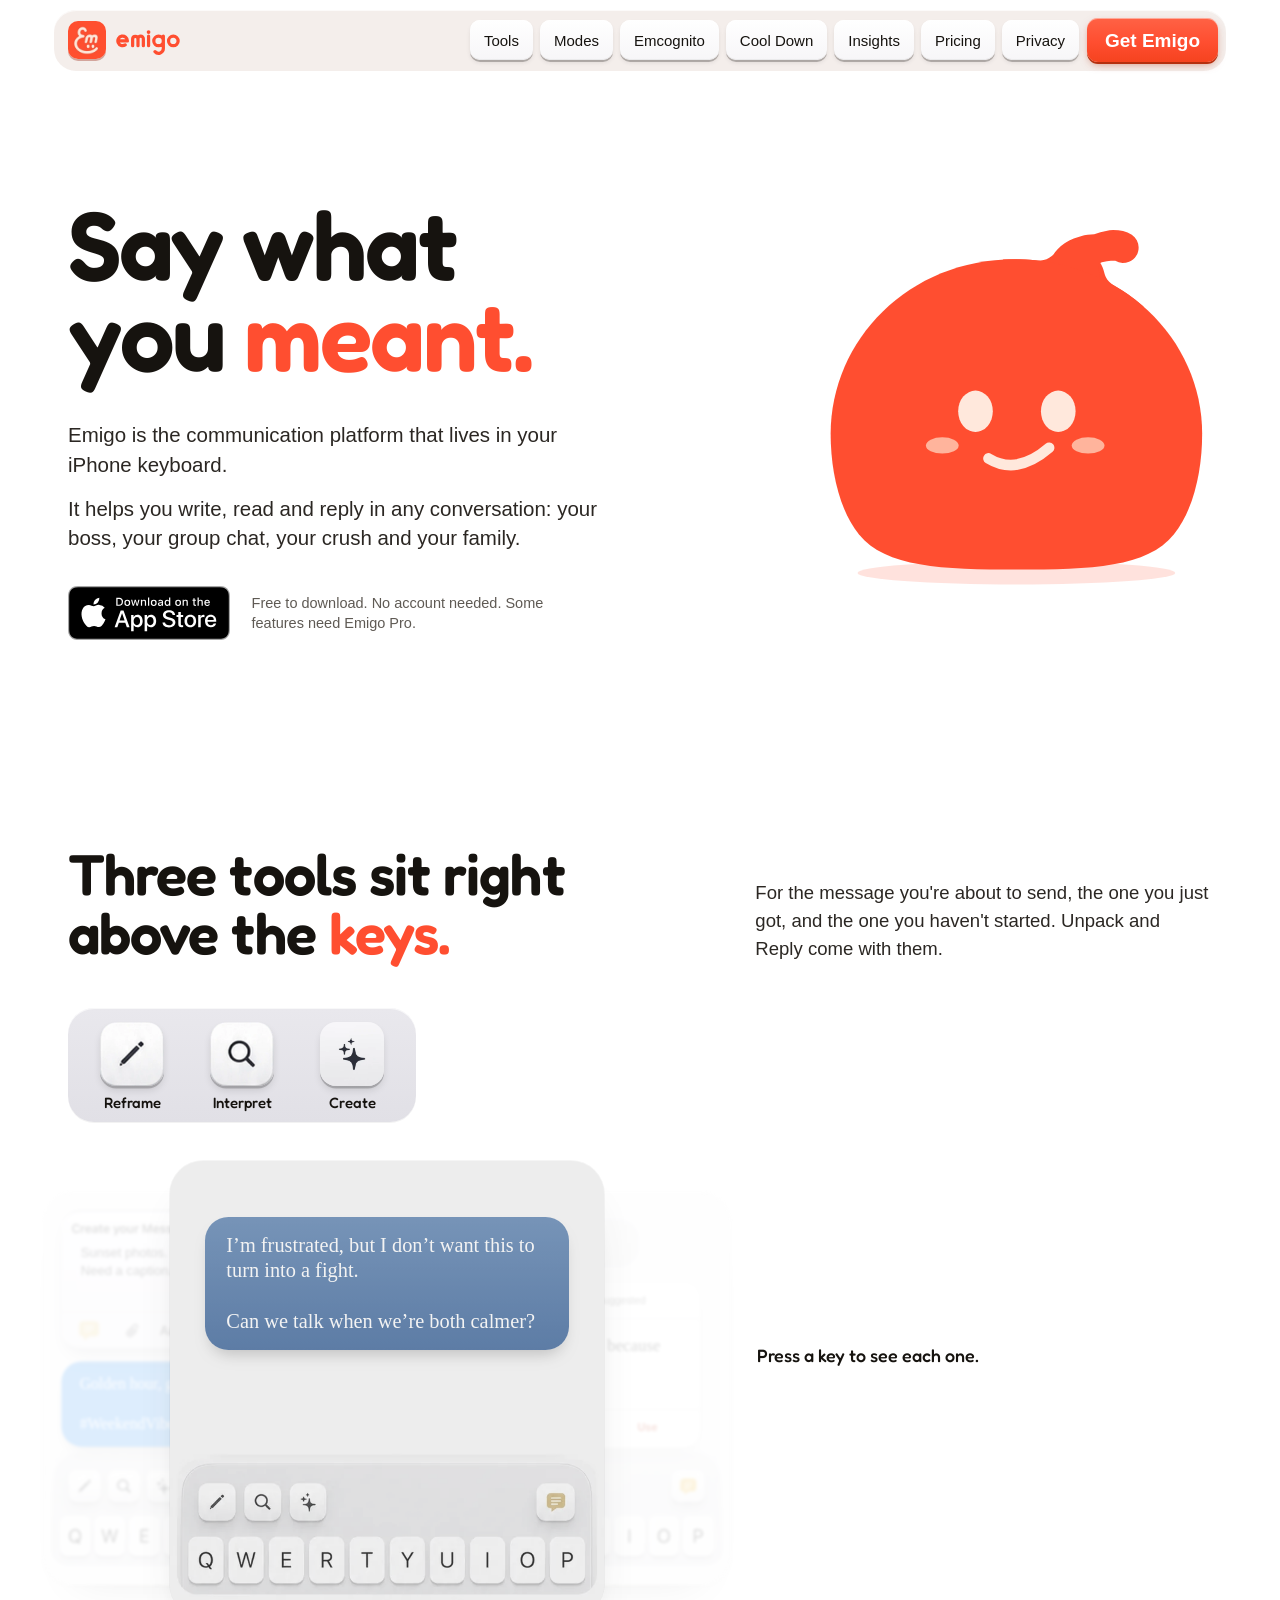
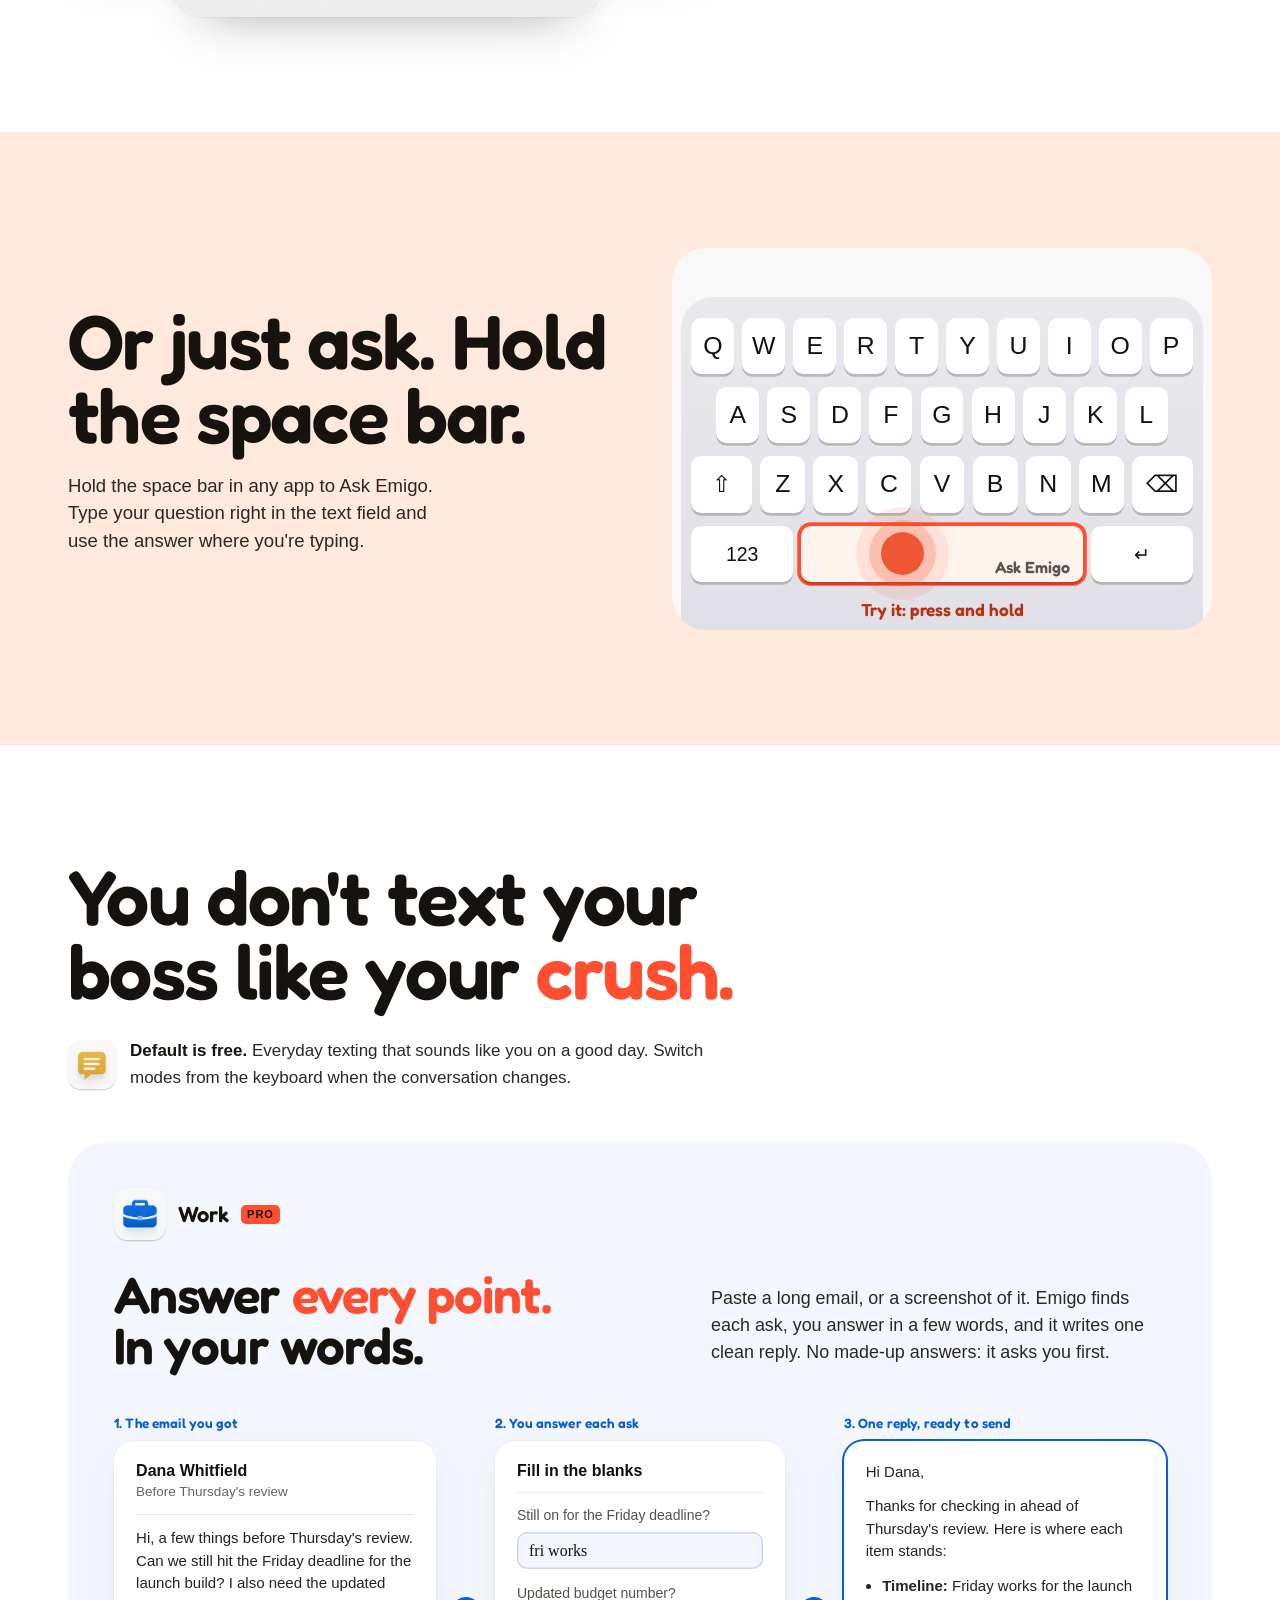
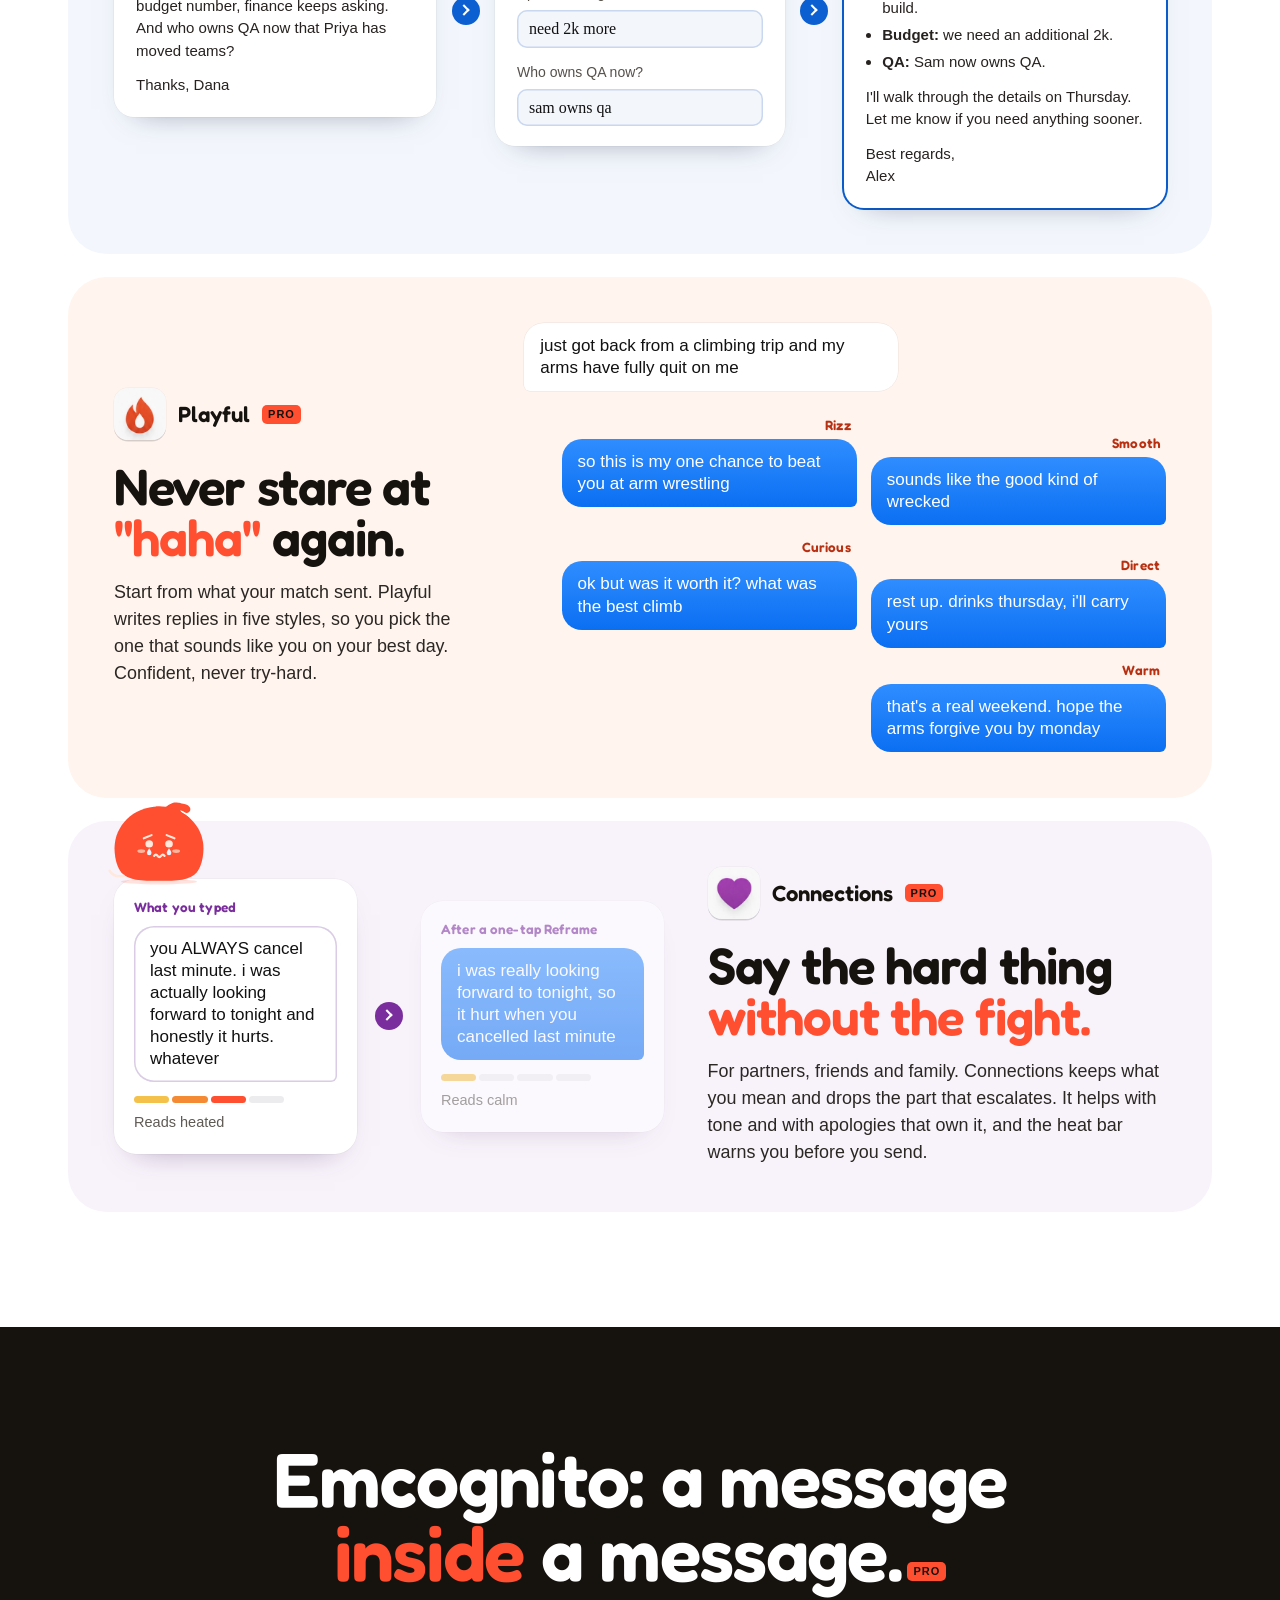
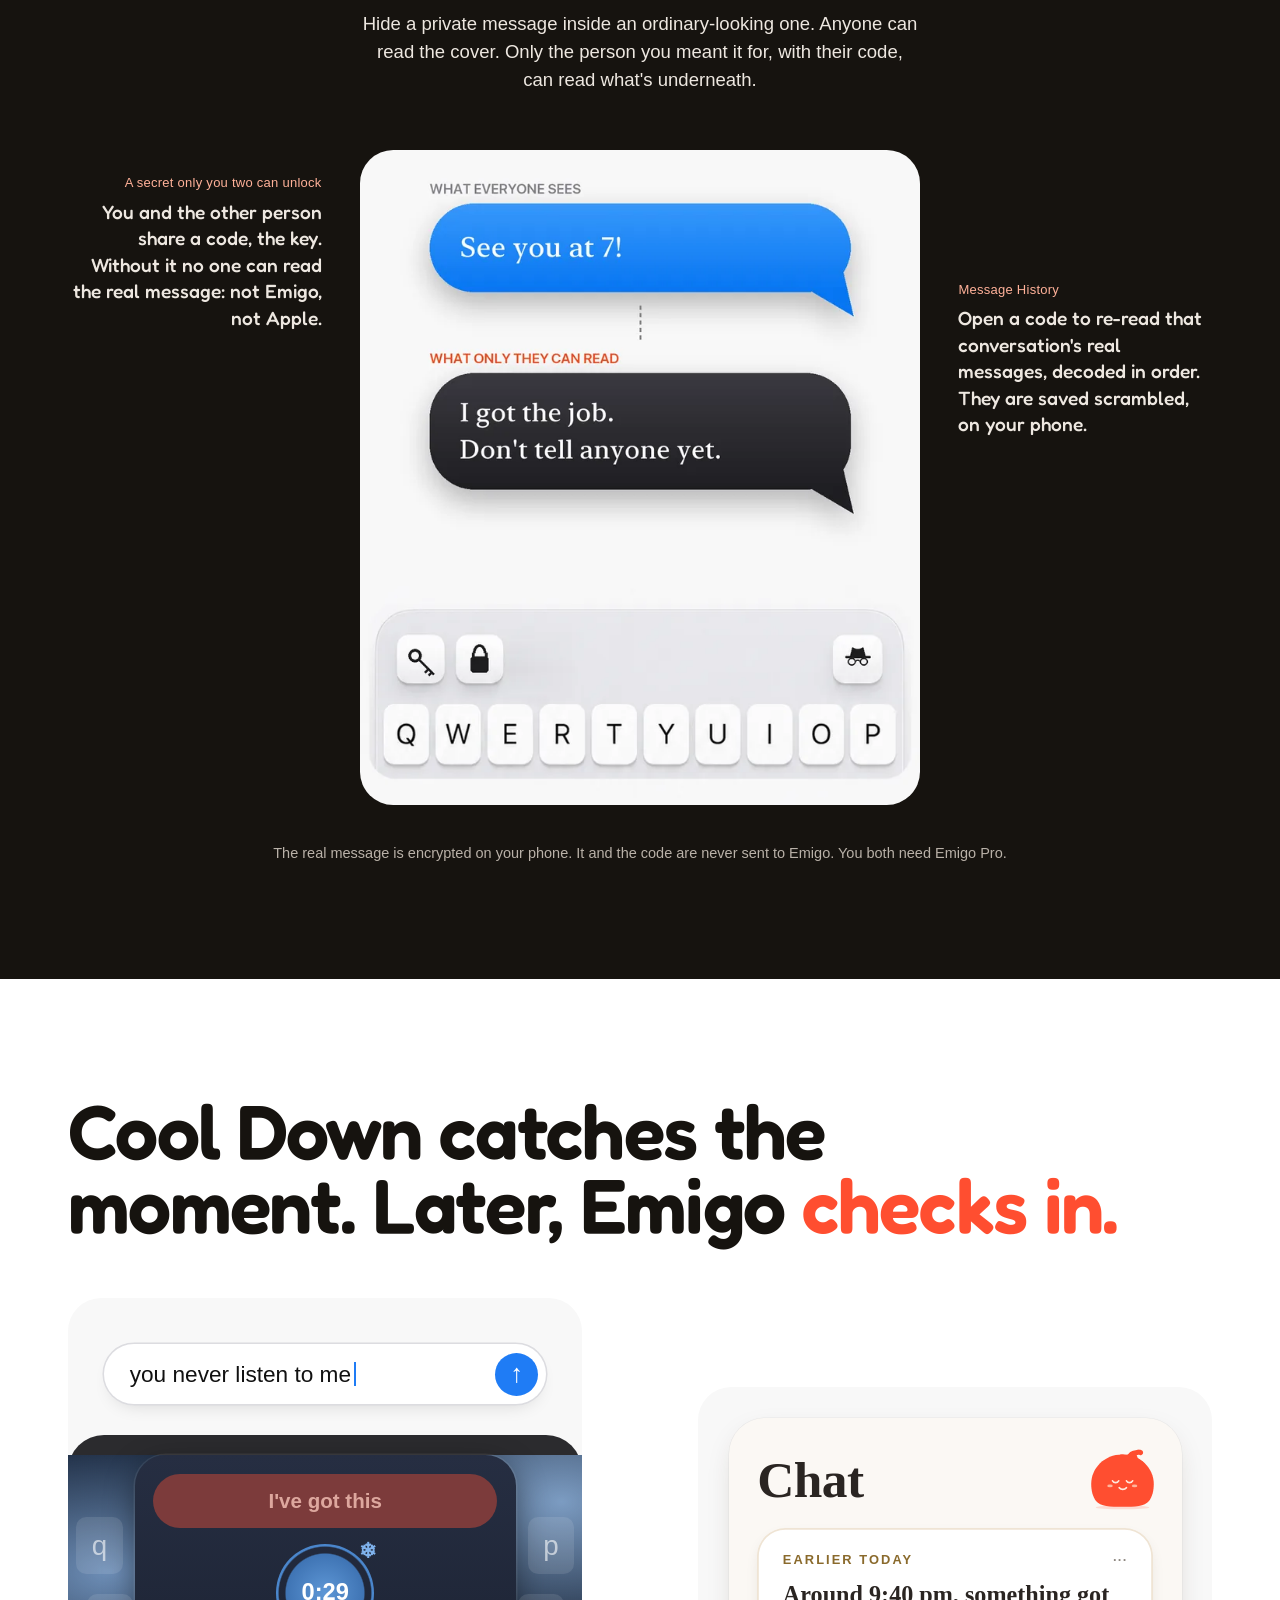
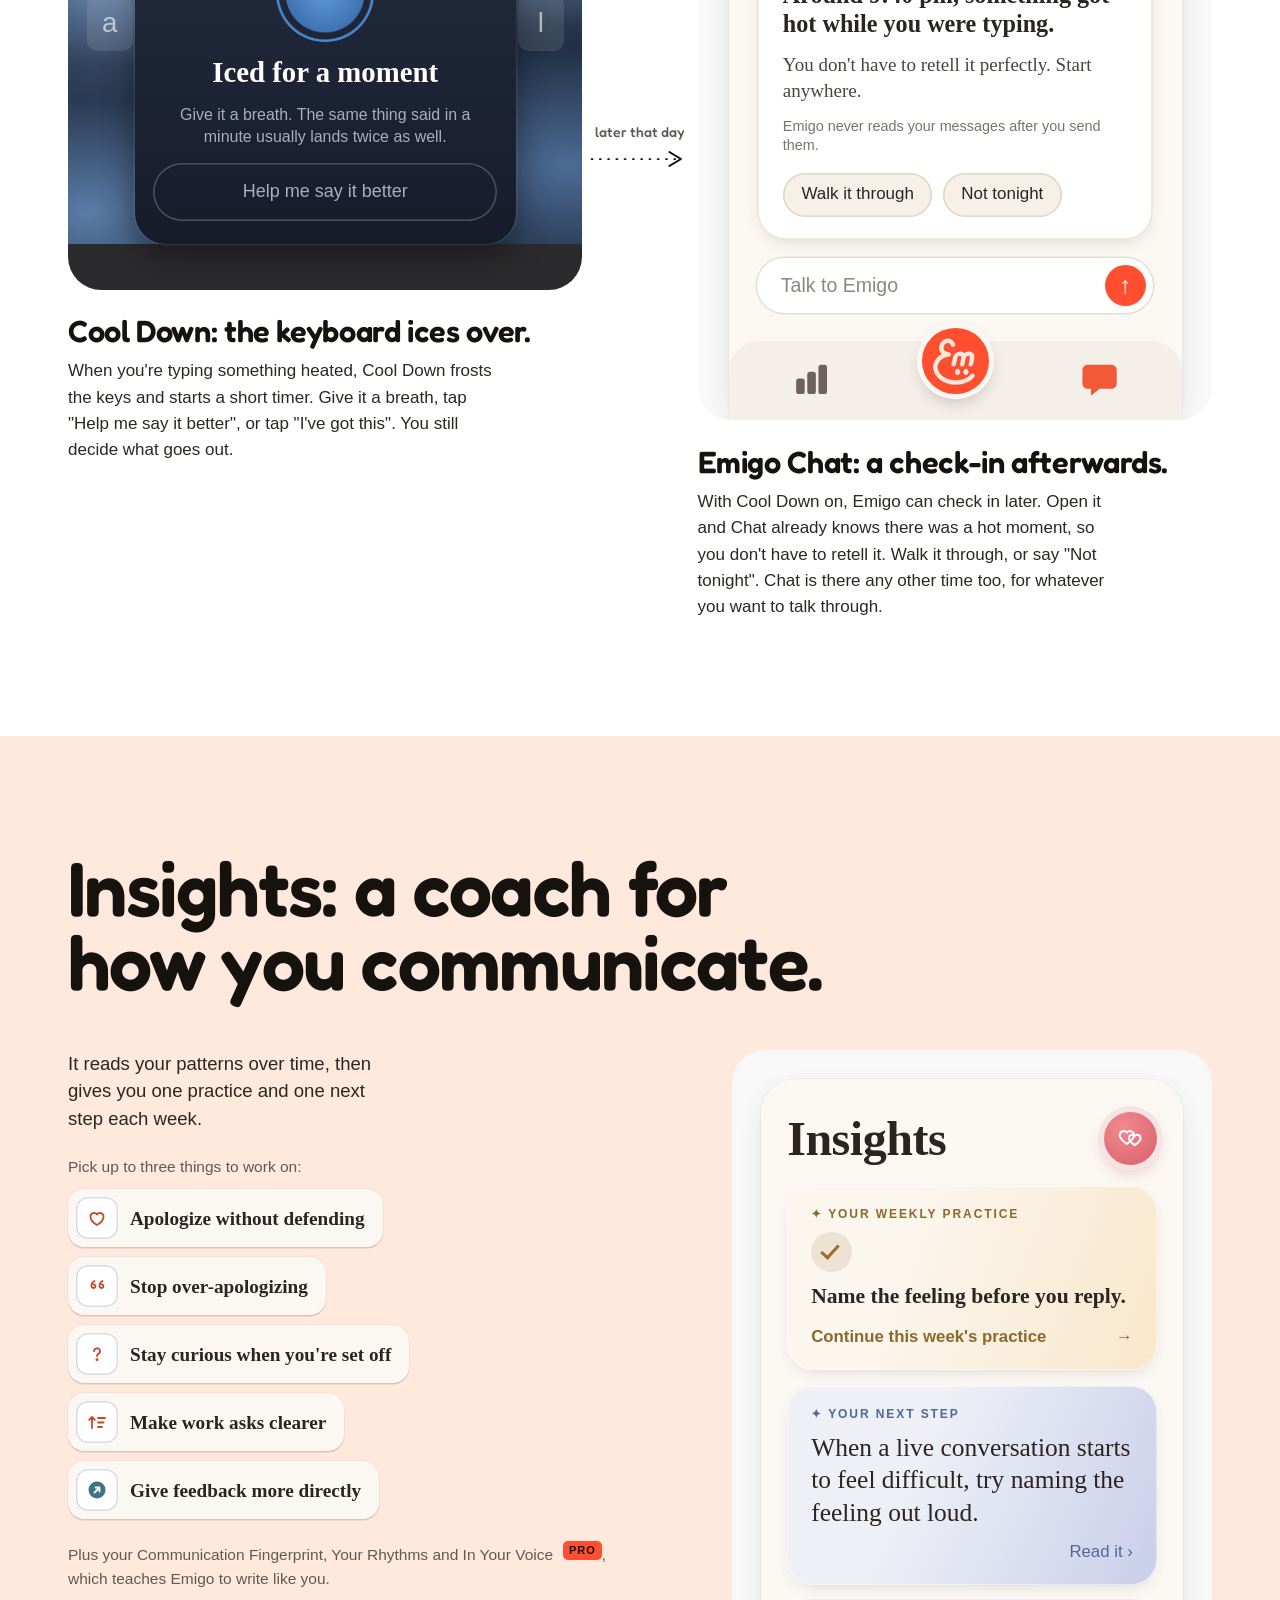
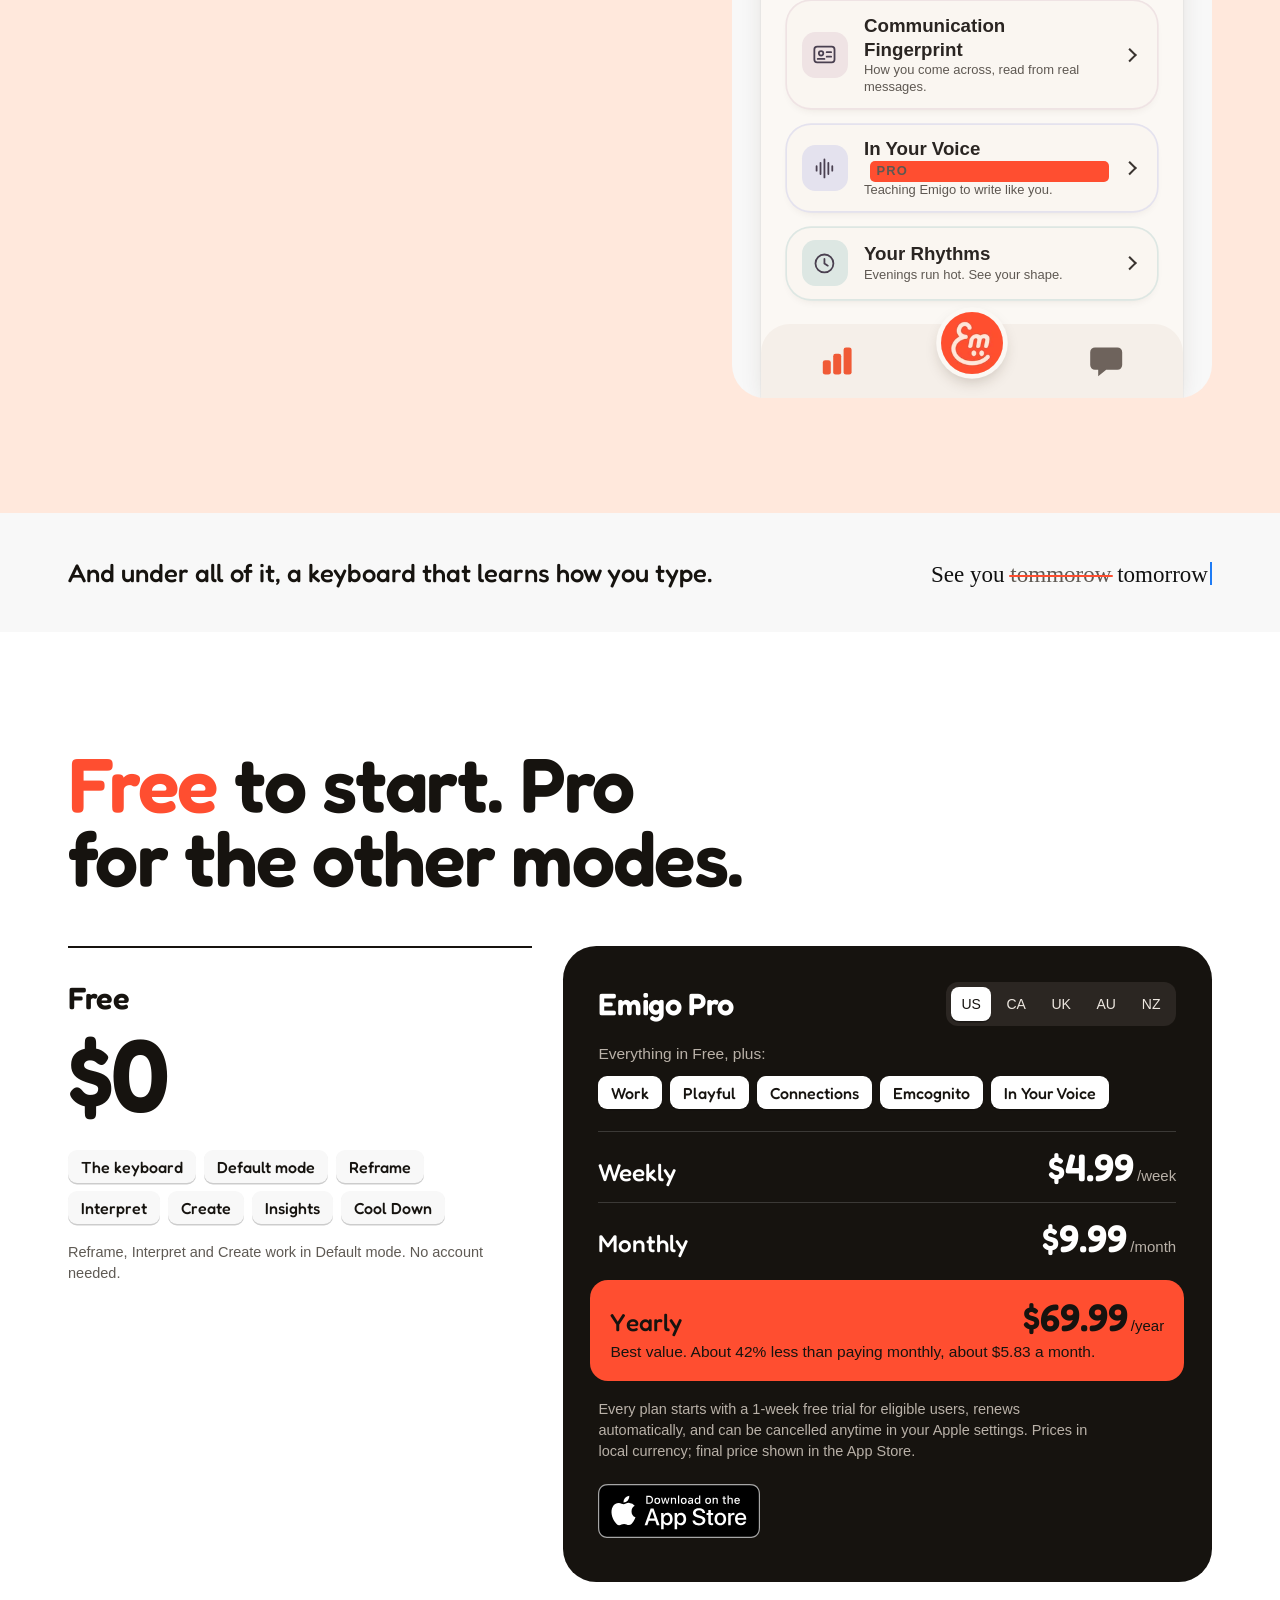
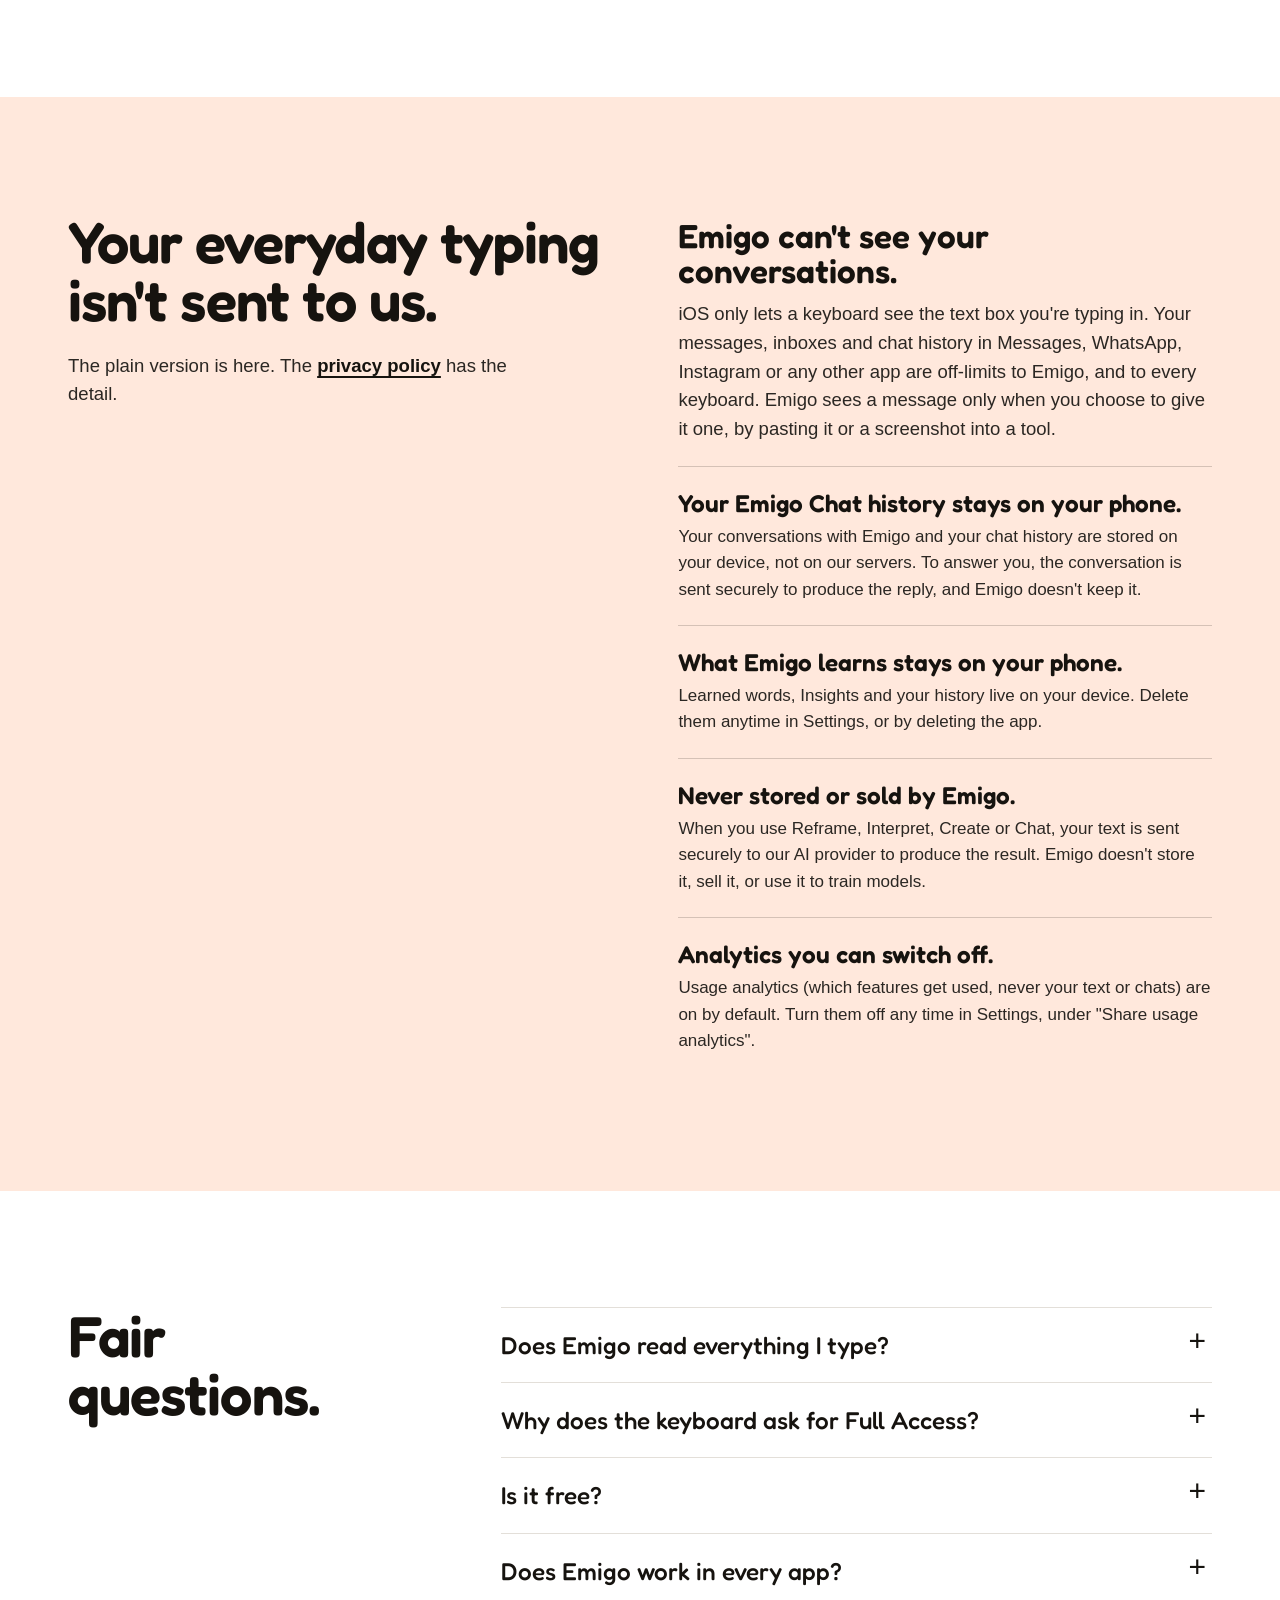
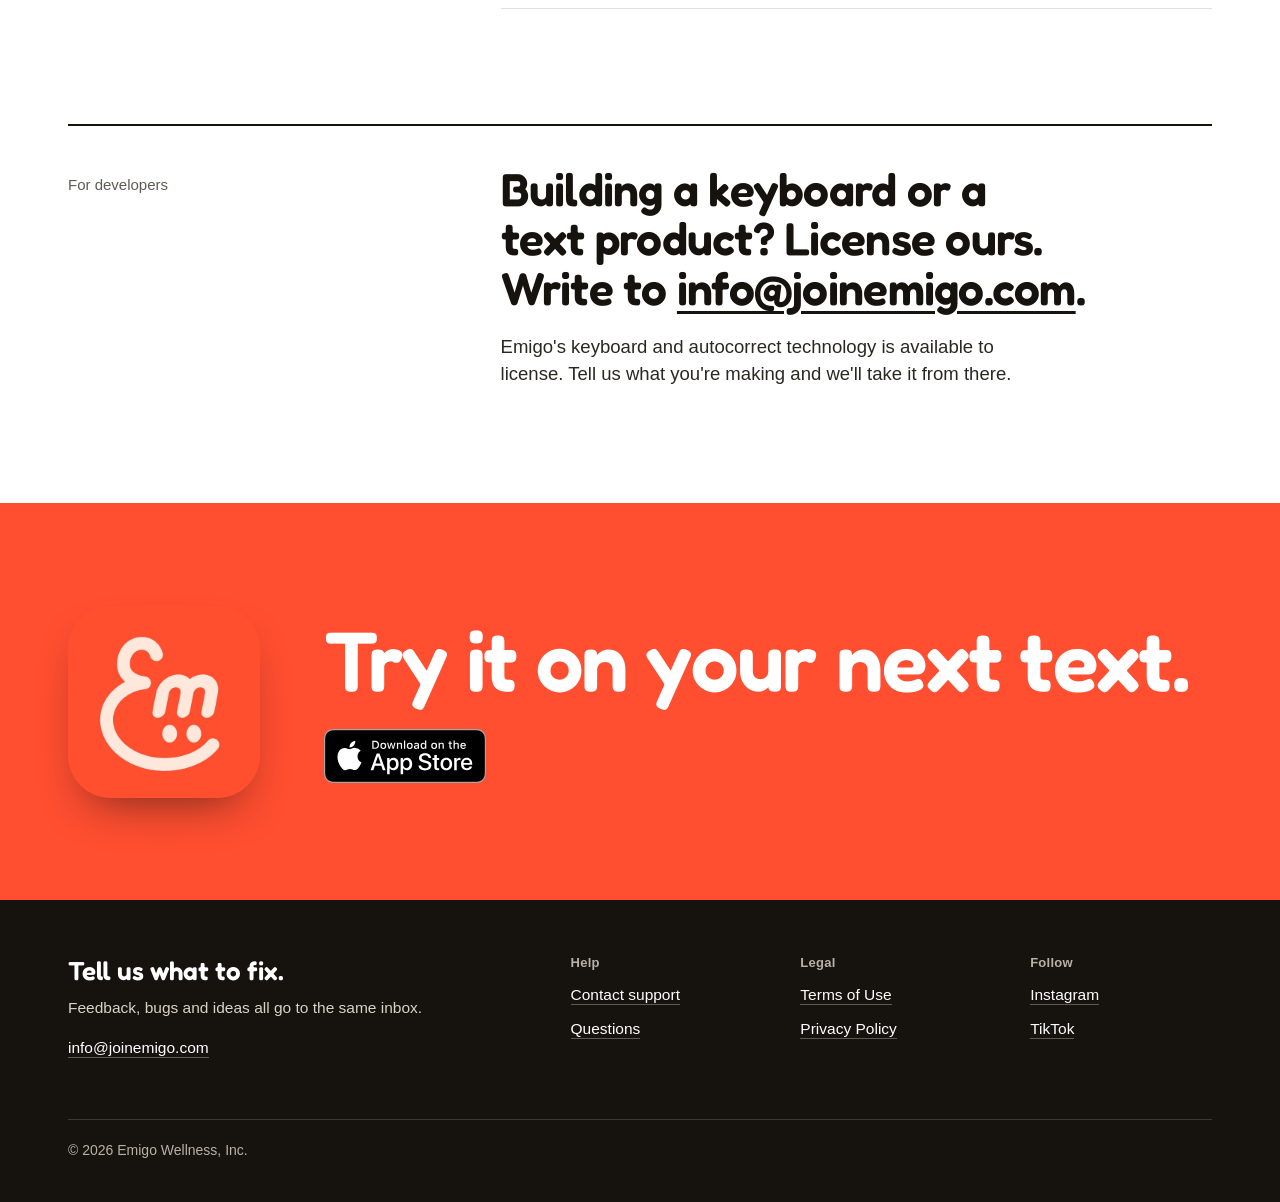
==== index.html @ c2596416 "Mascot: sprout-curl cowlick" ====
<!doctype html>
<html lang="en">
<head>
<title>Emigo Keyboard</title>
<meta name="description" content="Emigo Keyboard is the AI keyboard for every conversation: Reframe, Interpret, Create, Work, Playful and Connections modes, Emcognito, and an Insights coach.">
<link rel="canonical" href="https://joinemigo.com/">
<meta property="og:title" content="Emigo Keyboard">
<meta property="og:site_name" content="Emigo Keyboard">
<meta property="og:description" content="Emigo Keyboard is the AI keyboard for every conversation: Reframe, Interpret, Create, Work, Playful and Connections modes, Emcognito, and an Insights coach.">
<meta property="og:type" content="website">
<meta property="og:url" content="https://joinemigo.com/">
<meta property="og:image" content="https://joinemigo.com/assets/img/og-image.png">
<meta property="og:image:width" content="1200">
<meta property="og:image:height" content="630">
<meta name="twitter:card" content="summary_large_image">
<meta name="twitter:title" content="Emigo Keyboard">
<meta name="twitter:description" content="Emigo Keyboard is the AI keyboard for every conversation: Reframe, Interpret, Create, Work, Playful and Connections modes, Emcognito, and an Insights coach.">
<meta name="twitter:image" content="https://joinemigo.com/assets/img/og-image.png">
<script type="application/ld+json">
{"@context":"https://schema.org","@graph":[
{"@type":"SoftwareApplication","@id":"https://joinemigo.com/#app","name":"Emigo Keyboard","alternateName":"Emigo","description":"Emigo Keyboard is the AI keyboard for every conversation: Reframe, Interpret, Create, Work, Playful and Connections modes, Emcognito, and an Insights coach.","operatingSystem":"iOS","applicationCategory":"UtilitiesApplication","url":"https://joinemigo.com/","installUrl":"https://apps.apple.com/us/app/emigo-better-texting/id6748092950","downloadUrl":"https://apps.apple.com/us/app/emigo-better-texting/id6748092950","image":"https://joinemigo.com/assets/img/emigo-icon-512.png","offers":{"@type":"Offer","price":"0","priceCurrency":"USD"},"publisher":{"@id":"https://joinemigo.com/#org"}},
{"@type":"Organization","@id":"https://joinemigo.com/#org","name":"Emigo","legalName":"Emigo Wellness, Inc.","url":"https://joinemigo.com/","logo":"https://joinemigo.com/assets/img/emigo-icon-512.png","email":"info@joinemigo.com","sameAs":["https://www.instagram.com/emigo.us/","https://www.tiktok.com/@emigo.us"]},
{"@type":"WebSite","@id":"https://joinemigo.com/#site","name":"Emigo Keyboard","url":"https://joinemigo.com/","publisher":{"@id":"https://joinemigo.com/#org"}}
]}
</script>
<meta charset="utf-8">
<meta name="viewport" content="width=device-width, initial-scale=1">
<meta name="theme-color" content="#FFFFFF">
<meta name="apple-itunes-app" content="app-id=6748092950">
<link rel="icon" href="/favicon.ico" sizes="48x48">
<link rel="icon" type="image/png" sizes="192x192" href="/assets/img/icon-192.png">
<link rel="icon" type="image/png" sizes="32x32" href="/assets/img/favicon-32.png">
<link rel="apple-touch-icon" href="/assets/img/emigo-icon.png">
<link rel="preconnect" href="https://fonts.googleapis.com">
<link rel="preconnect" href="https://fonts.gstatic.com" crossorigin>
<link rel="stylesheet" href="https://fonts.googleapis.com/css2?family=Fredoka:wght@500;600&display=swap">
<link rel="stylesheet" href="/assets/css/emigo.css?v=20261119a">

</head>
<body>
<a class="skip" href="#main">Skip to content</a>

<header class="strip">
  <nav class="strip-in" aria-label="Main">
    <a class="brand" href="/" aria-label="Emigo home"><img class="mark" src="/assets/img/emigo-mark-96.webp" width="36" height="36" alt=""><img class="word" src="/assets/img/emigo-wordmark.svg" width="64" height="25" alt="emigo"></a>
    <div class="keys"><a class="key" href="#tools">Tools</a><a class="key" href="#modes">Modes</a><a class="key" href="#emcognito">Emcognito</a><a class="key" href="#cool-down">Cool Down</a><a class="key" href="#insights">Insights</a><a class="key" href="#pricing">Pricing</a><a class="key" href="#privacy">Privacy</a></div>
    <details class="menu"><summary class="key" aria-label="Sections menu"><span class="bars" aria-hidden="true"></span>Menu</summary><div class="menu-grid"><a class="key" href="#tools">Tools</a><a class="key" href="#modes">Modes</a><a class="key" href="#emcognito">Emcognito</a><a class="key" href="#cool-down">Cool Down</a><a class="key" href="#insights">Insights</a><a class="key" href="#pricing">Pricing</a><a class="key" href="#privacy">Privacy</a></div></details>
    <a class="key key-go" href="https://apps.apple.com/us/app/emigo-better-texting/id6748092950">Get Emigo</a>
  </nav>
</header>

<main id="main">

<div class="hero">
  <div class="wrap hero-grid">
    <div>
      <h1 aria-label="Say what you meant.">
        <span class="l" aria-hidden="true">Say <span class="w-what">what</span></span>
        <span class="l" aria-hidden="true">you <span class="fix"><del data-t="ment."></del><ins class="w-meant">meant.</ins></span></span>
      </h1>
      <p class="hero-sub">Emigo is the communication platform that lives in your iPhone keyboard.</p>
      <p class="hero-sub">It helps you write, read and reply in any conversation: your boss, your group chat, your crush and your family.</p>
      <div class="hero-cta">
        <a class="badge" href="https://apps.apple.com/us/app/emigo-better-texting/id6748092950"><img src="/assets/img/app-store-badge.svg" width="162" height="54" alt="Download Emigo on the App Store"></a>
        <p class="fine">Free to download. No account needed. Some features need Emigo Pro.</p>
      </div>
    </div>
    <div class="slime-stage">
      <svg class="slime-svg" viewBox="0 0 1024 1024" aria-hidden="true" focusable="false"><ellipse id="shadow" cx="512" cy="856" rx="330" ry="24" fill="#FF4E30" fill-opacity="0.16"/><g id="sl-move"><g id="slime"><g id="cowlick-base"><path d="M 585.5 197.3 L 580.3 201.0 L 574.6 203.9 L 568.6 205.8 L 562.3 206.7 L 556.9 206.7 L 540.8 205.2 L 519.0 204.1 L 497.0 204.1 L 484.0 204.7 L 484.0 218.7 L 497.2 218.1 L 518.7 218.1 L 529.3 218.5 L 550.3 220.1 L 560.6 221.3 L 581.0 224.4 L 600.9 228.5 L 620.5 233.6 L 639.5 239.5 L 658.1 246.4 L 676.1 254.1 L 693.6 262.7 L 710.5 272.1 L 726.8 282.3 L 742.5 293.2 L 758.8 306.0 L 776.0 306.0 L 776.0 302.2 L 758.6 287.9 L 742.8 276.2 L 734.5 270.6 L 710.7 255.9 L 704.8 250.9 L 700.7 246.0 L 697.5 240.5 L 695.5 235.5 L 693.2 227.0 L 691.2 221.4 L 688.3 215.0 L 684.8 209.2 L 680.1 203.0 L 675.0 197.7 L 669.2 192.9 L 662.6 188.6 L 653.1 184.2 L 643.0 181.3 L 633.1 180.1 L 622.6 180.4 L 612.3 182.4 L 602.6 185.9 L 593.4 191.1 Z" fill="#FF4E30"/></g><g id="cowlick"><path d="M 587.4 197.2 L 582.2 208.6 L 578.3 220.5 L 575.4 233.1 L 574.3 239.8 L 574.0 247.4 L 574.7 254.9 L 576.4 262.3 L 579.1 269.3 L 583.4 277.1 L 589.0 284.1 L 595.0 289.7 L 602.4 294.7 L 609.9 298.2 L 618.4 300.8 L 627.2 301.9 L 635.5 301.7 L 642.3 300.6 L 648.9 298.7 L 655.2 296.0 L 661.1 292.6 L 666.6 288.4 L 671.5 283.6 L 675.8 278.2 L 679.4 272.4 L 682.0 266.8 L 684.0 260.9 L 685.3 254.9 L 685.9 248.8 L 685.9 243.2 L 685.4 237.8 L 682.2 224.3 L 681.8 215.3 L 682.4 213.9 L 689.5 210.4 L 700.1 208.5 L 708.5 207.5 L 717.5 207.5 L 724.7 210.6 L 732.4 212.0 L 739.5 211.5 L 746.2 209.6 L 750.5 207.4 L 754.3 204.7 L 758.2 200.9 L 761.0 197.1 L 763.3 193.0 L 764.8 188.5 L 765.8 183.9 L 766.0 179.2 L 765.0 172.2 L 762.2 164.9 L 757.7 158.5 L 751.8 153.4 L 743.0 148.7 L 733.6 145.5 L 723.8 143.8 L 712.9 143.4 L 705.4 144.1 L 696.1 145.8 L 686.6 148.2 L 673.7 152.1 L 660.0 153.2 L 652.9 154.5 L 646.0 156.3 L 631.2 161.2 L 621.9 165.2 L 613.0 170.3 L 604.6 176.7 L 597.6 183.4 L 592.2 189.6 Z" fill="#FF4E30"/></g><g id="body"><path d="M 513 849 C 358 849 240 844 185 776 C 143 724 126 642 126 567 C 126 372 288 204 508 204 C 726 204 898 366 898 567 C 898 642 881 724 839 776 C 784 844 668 849 513 849 Z" fill="#FF4E30"/></g><g id="face"><g id="eyes"><ellipse id="eye-left" cx="427" cy="520" rx="36" ry="43" fill="#FFE8DC" /><ellipse id="eye-right" cx="599" cy="520" rx="36" ry="43" fill="#FFE8DC" /></g><g id="blush"><ellipse id="blush-left" cx="358" cy="591" rx="34" ry="17" fill="#FFB49C" /><ellipse id="blush-right" cx="661" cy="591" rx="34" ry="17" fill="#FFB49C" /></g><path id="mouth" d="M 454 618 Q 513 654 580 596" fill="none" stroke="#FFE8DC" stroke-width="22" stroke-linecap="round" stroke-linejoin="round"/><ellipse id="mouth-open" cx="517" cy="630" rx="66" ry="58" fill="#9C2A10"/></g></g></g><g id="sl-bits" fill="#FF4E30"><circle cx="512" cy="500" r="20" style="--tx:-470px;--ty:-250px"/><circle cx="512" cy="500" r="14" style="--tx:430px;--ty:-330px"/><circle cx="512" cy="500" r="17" style="--tx:520px;--ty:-90px"/><circle cx="512" cy="500" r="12" style="--tx:-380px;--ty:-420px"/></g></svg>
    </div>
  </div>
</div>

<section id="tools">
  <div class="wrap">
    <div class="tools-head">
      <h2>Three tools sit right above the <em>keys.</em></h2>
      <p class="lede">For the message you're about to send, the one you just got, and the one you haven't started. Unpack and Reply come with them.</p>
    </div>
    <div class="tswitch" data-active="0">
      <div class="tbtns" role="group" aria-label="Choose a tool"><button class="tbtn" type="button" aria-pressed="false" aria-controls="tp0" data-i="0"><img class="tnode" src="/assets/img/key-reframe.webp" width="64" height="64" alt=""><span class="tlabel">Reframe</span></button><button class="tbtn" type="button" aria-pressed="false" aria-controls="tp1" data-i="1"><img class="tnode" src="/assets/img/key-interpret.webp" width="64" height="64" alt=""><span class="tlabel">Interpret</span></button><button class="tbtn" type="button" aria-pressed="false" aria-controls="tp2" data-i="2"><img class="tnode" src="/assets/img/key-create.webp" width="64" height="64" alt=""><span class="tlabel">Create</span></button></div>
      <div class="tbody">
        <div class="tstage"><div class="tcard" data-i="0"><figure class="plate" role="img" aria-label="Reframe demo: the draft &quot;Fine. Do whatever you want.&quot; is struck through and rewritten as &quot;I'm frustrated, but I don't want this to turn into a fight. Can we talk when we're both calmer?&quot;"><img src="/assets/img/plate-strip-720.webp" srcset="/assets/img/plate-strip-720.webp 720w, /assets/img/plate-strip-1206.webp 1206w" sizes="(max-width:1023px) 92vw, 440px" width="1206" height="1270" loading="lazy" alt=""><div class="ui" aria-hidden="true"><div class="bub bub-blue d-bub"><span class="d-t" data-k="rf"></span><i class="d-strike"></i></div></div></figure></div><div class="tcard" data-i="1"><figure class="plate" role="img" aria-label="Interpret demo: for the message &quot;do whatever you want&quot;, the Unpack tab reads &quot;They might be shutting down because they feel hurt.&quot; and the Suggested tab offers a reply."><img src="/assets/img/plate-strip-720.webp" srcset="/assets/img/plate-strip-720.webp 720w, /assets/img/plate-strip-1206.webp 1206w" sizes="(max-width:1023px) 92vw, 440px" width="1206" height="1270" loading="lazy" alt=""><div class="ui" aria-hidden="true"><div class="bub bub-grey d-in">do whatever you want</div><div class="card d-card"><div class="card-tabs"><span class="on" data-tab="0">Unpack</span><span data-tab="1">Suggested</span></div><div class="card-body"><span class="d-t" data-k="in"></span></div><div class="card-acts"><span>Done</span><span>Ask More</span><span class="go">Use</span></div></div></div></figure></div><div class="tcard" data-i="2"><figure class="plate" role="img" aria-label="Create demo: scattered thoughts gather in the Create notepad as &quot;Sunset photos. Dinner was cute. Need a caption. Not too cheesy. Add hashtags.&quot;, and Create turns it into &quot;Golden hour, good food, and the best company. #WeekendVibes #fyp&quot;"><img src="/assets/img/plate-strip-720.webp" srcset="/assets/img/plate-strip-720.webp 720w, /assets/img/plate-strip-1206.webp 1206w" sizes="(max-width:1023px) 92vw, 440px" width="1206" height="1270" loading="lazy" alt=""><div class="ui d-create" aria-hidden="true"><div class="d-frags"><span style="left:8%;top:10%;--d:0.00s;--dx:6cqw">caption for this?</span><span style="left:56%;top:17%;--d:0.32s;--dx:-6cqw">too cheesy?</span><span style="left:4%;top:27%;--d:0.64s;--dx:6cqw">golden hour</span><span style="left:52%;top:38%;--d:0.96s;--dx:-6cqw">mention dinner?</span><span style="left:12%;top:14%;--d:1.28s;--dx:6cqw">need hashtags</span><span style="left:62%;top:34%;--d:1.60s;--dx:-6cqw">not basic</span><span style="left:6%;top:46%;--d:1.92s;--dx:6cqw">photo dump?</span><span style="left:50%;top:4%;--d:2.24s;--dx:-6cqw">make it casual</span><span style="left:16%;top:42%;--d:2.56s;--dx:6cqw">good company</span><span style="left:8%;top:22%;--d:2.88s;--dx:6cqw">weekend vibes</span><span style="left:54%;top:48%;--d:3.20s;--dx:-6cqw">keep it short</span></div><div class="d-pad"><img src="/assets/img/create-notepad-960.webp?v=4" srcset="/assets/img/create-notepad-720.webp?v=4 720w, /assets/img/create-notepad-960.webp?v=4 960w" sizes="(max-width:1023px) 84vw, 400px" width="960" height="397" loading="lazy" alt=""><div class="d-cover"><span class="d-t" data-k="cn"></span></div><i class="d-press"></i></div><div class="bub bub-blue d-out"><span class="d-t" data-k="co"></span></div></div></figure></div></div>
        <div class="tcopy"><div class="tfoot"><span class="tdots" aria-hidden="true"><i></i><i></i><i></i></span><button class="tnext" type="button" hidden>Next: Interpret <span aria-hidden="true">&rarr;</span></button></div><p class="thint">Press a key to see each one.</p><div class="tpanel" role="region" id="tp0" aria-label="Reframe" data-i="0"><h3>Reframe</h3>
        <p>Rewrites your message in a better tone without changing what you mean, and tells you how the original reads.</p></div><div class="tpanel" role="region" id="tp1" aria-label="Interpret" data-i="1"><h3>Interpret</h3>
        <p>Explains what a message you received really means, so you answer what they said and not what you feared.</p>
        <p class="sub"><strong>Unpack</strong> goes deeper into it: the emotions in the message and how it comes across.</p>
        <p class="sub"><strong>Reply</strong> then suggests an answer. Use it as it is, or edit it first.</p></div><div class="tpanel" role="region" id="tp2" aria-label="Create" data-i="2"><h3>Create</h3>
        <p>Writes the whole message from a short note. Type the gist, get something you'd send.</p></div></div>
      </div>
    </div>
  </div>
</section>

<section id="ask" class="band-cream">
  <div class="wrap ask1">
    <div>
      <h2 class="h-big">Or just ask. Hold the space bar.</h2>
      <p class="lede">Hold the space bar in any app to Ask Emigo. Type your question right in the text field and use the answer where you're typing.</p>
    </div>
    <div class="plate askplate">
      <div class="askpop" hidden><div class="ask-field"><span class="ask-q"></span><b aria-hidden="true">&uarr;</b></div><div class="ask-card"><div class="ask-tabs" aria-hidden="true"><span class="on">Answer</span><span>Reasoning</span></div><p class="ask-a" role="status" aria-live="polite"></p><div class="ask-acts" aria-hidden="true"><span class="go">Use</span><span>Follow-Up</span><span>Cancel</span></div></div></div>
      <div class="ak">
        <div class="ak-kb">
              <div class="ak-row" aria-hidden="true"><span>Q</span><span>W</span><span>E</span><span>R</span><span>T</span><span>Y</span><span>U</span><span>I</span><span>O</span><span>P</span></div>
              <div class="ak-row r2" aria-hidden="true"><span>A</span><span>S</span><span>D</span><span>F</span><span>G</span><span>H</span><span>J</span><span>K</span><span>L</span></div>
              <div class="ak-row r3" aria-hidden="true"><span class="fn">&#8679;</span><span>Z</span><span>X</span><span>C</span><span>V</span><span>B</span><span>N</span><span>M</span><span class="fn">&#9003;</span></div>
              <div class="ak-row r4"><span class="fn w" aria-hidden="true">123</span><button class="sp" type="button" aria-label="Ask Emigo. Press and hold to try it." aria-expanded="false"><em>Ask Emigo</em><i class="hold"></i></button><span class="fn w" aria-hidden="true">&crarr;</span></div>
              <p class="ak-cue">Try it: press and hold</p>
            </div>
      </div>
    </div>
  </div>
</section>

<section id="modes" class="modes">
  <div class="wrap">
    <div class="modes-head">
      <h2 class="h-big">You don't text your boss like your <em>crush.</em></h2>
      <p class="mode-free"><img src="/assets/img/mode-default.webp" width="72" height="72" loading="lazy" alt=""><span><b>Default is free.</b> Everyday texting that sounds like you on a good day. Switch modes from the keyboard when the conversation changes.</span></p>
    </div>

    <article class="mp mp-work" id="work">
      <div class="mp-copy">
        <header class="mp-head"><img src="/assets/img/mode-work.webp" width="72" height="72" loading="lazy" alt=""><b>Work</b><span class="tag">PRO</span></header>
        <h3>Answer <em>every point.</em> In your words.</h3>
        <p>Paste a long email, or a screenshot of it. Emigo finds each ask, you answer in a few words, and it writes one clean reply. No made-up answers: it asks you first.</p>
      </div>
      <div class="beats" tabindex="0" role="group" aria-label="Work mode example in three steps">
        <figure class="beat"><figcaption>1. The email you got</figcaption>
          <div class="mailcard"><b>Dana Whitfield</b><small>Before Thursday's review</small>
          <p>Hi, a few things before Thursday's review. Can we still hit the Friday deadline for the launch build? I also need the updated budget number, finance keeps asking. And who owns QA now that Priya has moved teams?</p><p>Thanks, Dana</p></div>
        </figure>
        <i class="mp-arrow" aria-hidden="true"></i>
        <figure class="beat"><figcaption>2. You answer each ask</figcaption>
          <div class="blanks"><b>Fill in the blanks</b>
            <dl><dt>Still on for the Friday deadline?</dt><dd>fri works</dd><dt>Updated budget number?</dt><dd>need 2k more</dd><dt>Who owns QA now?</dt><dd>sam owns qa</dd></dl>
          </div>
        </figure>
        <i class="mp-arrow" aria-hidden="true"></i>
        <figure class="beat"><figcaption>3. One reply, ready to send</figcaption>
          <div class="mailcard out"><p>Hi Dana,</p><p>Thanks for checking in ahead of Thursday's review. Here is where each item stands:</p><ul><li><b>Timeline:</b> Friday works for the launch build.</li><li><b>Budget:</b> we need an additional 2k.</li><li><b>QA:</b> Sam now owns QA.</li></ul><p>I'll walk through the details on Thursday. Let me know if you need anything sooner.</p><p>Best regards,<br>Alex</p></div>
        </figure>
      </div>
    </article>

    <article class="mp mp-playful" id="playful">
      <div class="mp-copy">
        <header class="mp-head"><img src="/assets/img/mode-playful.webp" width="72" height="72" loading="lazy" alt=""><b>Playful</b><span class="tag">PRO</span></header>
        <h3>Never stare at <em>"haha"</em> again.</h3>
        <p>Start from what your match sent. Playful writes replies in five styles, so you pick the one that sounds like you on your best day. Confident, never try-hard.</p>
      </div>
      <div class="mp-show">
        <p class="msg in">just got back from a climbing trip and my arms have fully quit on me</p>
        <div class="styles" tabindex="0" role="group" aria-label="Five reply styles">
          <figure><figcaption>Rizz</figcaption><p class="msg out">so this is my one chance to beat you at arm wrestling</p></figure>
          <figure><figcaption>Smooth</figcaption><p class="msg out">sounds like the good kind of wrecked</p></figure>
          <figure><figcaption>Curious</figcaption><p class="msg out">ok but was it worth it? what was the best climb</p></figure>
          <figure><figcaption>Direct</figcaption><p class="msg out">rest up. drinks thursday, i'll carry yours</p></figure>
          <figure><figcaption>Warm</figcaption><p class="msg out">that's a real weekend. hope the arms forgive you by monday</p></figure>
        </div>
      </div>
    </article>

    <article class="mp mp-conn" id="connections">
      <div class="mp-show">
        <div class="ba">
          <figure class="ba-card"><figcaption>What you typed</figcaption>
            <p class="msg draftmsg">you ALWAYS cancel last minute. i was actually looking forward to tonight and honestly it hurts. whatever</p>
            <div class="heatbar"><span class="heat" aria-hidden="true"><i class="h1"></i><i class="h2"></i><i class="h3"></i><i></i></span><span>Reads heated</span></div>
          </figure>
          <i class="mp-arrow" aria-hidden="true"></i>
          <figure class="ba-card"><figcaption>After a one-tap Reframe</figcaption>
            <p class="msg out">i was really looking forward to tonight, so it hurt when you cancelled last minute</p>
            <div class="heatbar"><span class="heat" aria-hidden="true"><i class="h1"></i><i></i><i></i><i></i></span><span>Reads calm</span></div>
          </figure>
        </div>
        <div class="mp-buddy"><svg class="cry" viewBox="0 0 1024 1024" aria-hidden="true" focusable="false"><ellipse cx="512" cy="856" rx="330" ry="24" fill="#FF4E30" fill-opacity=".16"/><g class="cs-slime"><g class="cs-base"><path d="M 585.5 197.3 L 580.3 201.0 L 574.6 203.9 L 568.6 205.8 L 562.3 206.7 L 556.9 206.7 L 540.8 205.2 L 519.0 204.1 L 497.0 204.1 L 484.0 204.7 L 484.0 218.7 L 497.2 218.1 L 518.7 218.1 L 529.3 218.5 L 550.3 220.1 L 560.6 221.3 L 581.0 224.4 L 600.9 228.5 L 620.5 233.6 L 639.5 239.5 L 658.1 246.4 L 676.1 254.1 L 693.6 262.7 L 710.5 272.1 L 726.8 282.3 L 742.5 293.2 L 758.8 306.0 L 776.0 306.0 L 776.0 302.2 L 758.6 287.9 L 742.8 276.2 L 734.5 270.6 L 710.7 255.9 L 704.8 250.9 L 700.7 246.0 L 697.5 240.5 L 695.5 235.5 L 693.2 227.0 L 691.2 221.4 L 688.3 215.0 L 684.8 209.2 L 680.1 203.0 L 675.0 197.7 L 669.2 192.9 L 662.6 188.6 L 653.1 184.2 L 643.0 181.3 L 633.1 180.1 L 622.6 180.4 L 612.3 182.4 L 602.6 185.9 L 593.4 191.1 Z" fill="#FF4E30"/></g><g class="cs-cow"><path d="M 587.4 197.2 L 582.2 208.6 L 578.3 220.5 L 575.4 233.1 L 574.3 239.8 L 574.0 247.4 L 574.7 254.9 L 576.4 262.3 L 579.1 269.3 L 583.4 277.1 L 589.0 284.1 L 595.0 289.7 L 602.4 294.7 L 609.9 298.2 L 618.4 300.8 L 627.2 301.9 L 635.5 301.7 L 642.3 300.6 L 648.9 298.7 L 655.2 296.0 L 661.1 292.6 L 666.6 288.4 L 671.5 283.6 L 675.8 278.2 L 679.4 272.4 L 682.0 266.8 L 684.0 260.9 L 685.3 254.9 L 685.9 248.8 L 685.9 243.2 L 685.4 237.8 L 682.2 224.3 L 681.8 215.3 L 682.4 213.9 L 689.5 210.4 L 700.1 208.5 L 708.5 207.5 L 717.5 207.5 L 724.7 210.6 L 732.4 212.0 L 739.5 211.5 L 746.2 209.6 L 750.5 207.4 L 754.3 204.7 L 758.2 200.9 L 761.0 197.1 L 763.3 193.0 L 764.8 188.5 L 765.8 183.9 L 766.0 179.2 L 765.0 172.2 L 762.2 164.9 L 757.7 158.5 L 751.8 153.4 L 743.0 148.7 L 733.6 145.5 L 723.8 143.8 L 712.9 143.4 L 705.4 144.1 L 696.1 145.8 L 686.6 148.2 L 673.7 152.1 L 660.0 153.2 L 652.9 154.5 L 646.0 156.3 L 631.2 161.2 L 621.9 165.2 L 613.0 170.3 L 604.6 176.7 L 597.6 183.4 L 592.2 189.6 Z" fill="#FF4E30"/></g><path d="M 513 849 C 358 849 240 844 185 776 C 143 724 126 642 126 567 C 126 372 288 204 508 204 C 726 204 898 366 898 567 C 898 642 881 724 839 776 C 784 844 668 849 513 849 Z" fill="#FF4E30"/><g class="cs-eyes"><ellipse cx="427" cy="526" rx="33" ry="40" fill="#FFE8DC"/><ellipse cx="599" cy="526" rx="33" ry="40" fill="#FFE8DC"/></g><g class="cs-brows" fill="none" stroke="#FFE8DC" stroke-width="18" stroke-linecap="round"><path d="M 380 480 L 448 452"/><path d="M 646 480 L 578 452"/></g><ellipse cx="358" cy="591" rx="34" ry="17" fill="#FFB49C"/><ellipse cx="661" cy="591" rx="34" ry="17" fill="#FFB49C"/><path class="cs-sad" d="M470 632 q15 -20 30 0 t30 0 t30 0" fill="none" stroke="#FFE8DC" stroke-width="20" stroke-linecap="round" stroke-linejoin="round"/><path class="cs-smile" d="M 454 618 Q 513 654 580 596" fill="none" stroke="#FFE8DC" stroke-width="22" stroke-linecap="round"/><path class="cs-tear t1" d="M427 566 c-13 20 -20 31 -20 42 a20 20 0 0 0 40 0 c0 -11 -7 -22 -20 -42z" fill="#E4F3FF"/><path class="cs-tear t2" d="M599 566 c-13 20 -20 31 -20 42 a20 20 0 0 0 40 0 c0 -11 -7 -22 -20 -42z" fill="#E4F3FF"/></g></svg></div>
      </div>
      <div class="mp-copy">
        <header class="mp-head"><img src="/assets/img/mode-connections.webp" width="72" height="72" loading="lazy" alt=""><b>Connections</b><span class="tag">PRO</span></header>
        <h3>Say the hard thing <em>without the fight.</em></h3>
        <p>For partners, friends and family. Connections keeps what you mean and drops the part that escalates. It helps with tone and with apologies that own it, and the heat bar warns you before you send.</p>
      </div>
    </article>
  </div>
</section>

<section class="emc on-dark" id="emcognito">
  <div class="wrap">
    <div class="emc-head">
      <h2 class="h-big">Emcognito: a message <em>inside</em> a message.<span class="tag">PRO</span></h2>
      <p class="lede">Hide a private message inside an ordinary-looking one. Anyone can read the cover. Only the person you meant it for, with their code, can read what's underneath.</p>
    </div>
    <div class="emc-stage">
      <p class="layer l1 how"><small>A secret only you two can unlock</small>You and the other person share a code, the key. Without it no one can read the real message: not Emigo, not Apple.</p>
      <figure class="plate"><img src="/assets/img/plate-emcognito-720.webp" srcset="/assets/img/plate-emcognito-720.webp 720w, /assets/img/plate-emcognito-1206.webp 1206w" sizes="(max-width:820px) 92vw, 470px" width="1206" height="1410" loading="lazy" alt="Emcognito on the Emigo keyboard. A blue bubble everyone sees says &quot;See you at 7!&quot;. A dark bubble only the recipient can read says &quot;I got the job. Don't tell anyone yet.&quot;"></figure>
      <p class="layer l2 how"><small>Message History</small>Open a code to re-read that conversation's real messages, decoded in order. They are saved scrambled, on your phone.</p>
    </div>
    <p class="fine">The real message is encrypted on your phone. It and the code are never sent to Emigo. You both need Emigo Pro.</p>
  </div>
</section>

<section id="cool-down" class="story">
  <div class="wrap">
    <h2 class="h-big story-h">Cool Down catches the moment. Later, Emigo <em>checks in.</em></h2>
    <div class="story-row">
      <article>
        <figure class="plate" role="img" aria-label="Cool Down in Emigo: with the draft &quot;you never listen to me&quot; in the text field, the keyboard is frosted over by a panel titled &quot;Iced for a moment&quot; with a 29-second timer, an &quot;I've got this&quot; button and a &quot;Help me say it better&quot; button.">
      <div class="cd" aria-hidden="true">
        <div class="cd-field"><span>you never listen to me<i></i></span><b>&uarr;</b></div>
        <div class="cd-kb">
          <div class="cd-ice"><span class="k k1">q</span><span class="k k2">p</span><span class="k k3">a</span><span class="k k4">l</span>
            <div class="cd-pop">
              <div class="cd-got">I've got this</div>
              <div class="cd-timer"><span>0:29</span><i>&#10052;&#xFE0E;</i></div>
              <b>Iced for a moment</b>
              <p>Give it a breath. The same thing said in a minute usually lands twice as well.</p>
              <div class="cd-help">Help me say it better</div>
            </div>
          </div>
        </div>
      </div>
    </figure>
        <h3>Cool Down: the keyboard ices over.</h3>
        <p>When you're typing something heated, Cool Down frosts the keys and starts a short timer. Give it a breath, tap "Help me say it better", or tap "I've got this". You still decide what goes out.</p>
      </article>
      <div class="story-link" aria-hidden="true"><span>later that day</span><svg viewBox="0 0 120 40" preserveAspectRatio="none"><path d="M2 20 H104" /><path d="M96 10 L110 20 L96 30" /></svg></div>
      <article id="chat">
        <figure class="plate" role="img" aria-label="Emigo Chat after a Cool Down moment. A card headed &quot;Earlier today&quot; reads &quot;Around 9:40 pm, something got hot while you were typing. You don't have to retell it perfectly. Start anywhere. Emigo never reads your messages after you send them.&quot; with the choices &quot;Walk it through&quot; and &quot;Not tonight&quot;.">
          <div class="scr scr-chat" aria-hidden="true">
            <div class="s-head"><b>Chat</b><img class="c-ava" src="/assets/img/mascot/slime-calm.svg" width="120" height="120" loading="lazy" alt=""></div>
            <div class="c-arrive">
              <small>Earlier today<i>&middot;&middot;&middot;</i></small>
              <b>Around 9:40 pm, something got hot while you were typing.</b>
              <p>You don't have to retell it perfectly. Start anywhere.</p>
              <em>Emigo never reads your messages after you send them.</em>
              <div class="c-chips"><span>Walk it through</span><span>Not tonight</span></div>
            </div>
            <div class="c-compose"><span>Talk to Emigo</span><b>&uarr;</b></div>
            <div class="s-tab"><svg viewBox="0 0 24 24" width="24" height="24" class="g"><rect x="3" y="12" width="5" height="9" rx="1.5"/><rect x="9.5" y="8" width="5" height="13" rx="1.5"/><rect x="16" y="4" width="5" height="17" rx="1.5"/></svg><img src="/assets/img/emigo-mark-96.webp" width="96" height="96" loading="lazy" alt=""><svg viewBox="0 0 24 24" width="24" height="24"><path d="M5 4h14a3 3 0 0 1 3 3v8a3 3 0 0 1-3 3h-7l-5 4v-4H5a3 3 0 0 1-3-3V7a3 3 0 0 1 3-3z"/></svg></div>
          </div>
        </figure>
        <h3>Emigo Chat: a check-in afterwards.</h3>
        <p>With Cool Down on, Emigo can check in later. Open it and Chat already knows there was a hot moment, so you don't have to retell it. Walk it through, or say "Not tonight". Chat is there any other time too, for whatever you want to talk through.</p>
      </article>
    </div>
  </div>
</section>

<section id="insights" class="band-cream">
  <div class="wrap">
    <h2 class="h-big coach-h">Insights: a coach for how you communicate.</h2>
    <div class="coach">
      <div class="coach-copy">
        <p class="lede">It reads your patterns over time, then gives you one practice and one next step each week.</p>
        <p class="chips-k">Pick up to three things to work on:</p>
        <ul class="focus">
          <li><i><svg viewBox="0 0 24 24"><path d="M12 19s-6.500-3.800-6.500-8.3A3.5 3.5 0 0 1 12 8.6a3.5 3.5 0 0 1 6.5 2.1C18.5 15.2 12 19 12 19z"/></svg></i><span>Apologize without defending</span></li>
          <li><i><svg viewBox="0 0 24 24"><path d="M9.5 7c-2 1-3 2.600-3 4.6 0 1.500.9 2.4 2 2.4s1.900-.8 1.900-1.900-.8-1.800-1.800-1.8M17.5 7c-2 1-3 2.600-3 4.6 0 1.500.9 2.4 2 2.4s1.900-.8 1.900-1.900-.8-1.800-1.800-1.8"/></svg></i><span>Stop over-apologizing</span></li>
          <li><i><svg viewBox="0 0 24 24"><path d="M9 9.2a3 3 0 1 1 4.4 2.7c-.9.500-1.4 1.100-1.4 2.1"/><circle cx="12" cy="17.6" r=".6" fill="currentColor"/></svg></i><span>Stay curious when you're set off</span></li>
          <li><i><svg viewBox="0 0 24 24"><path d="M7 18V7M4.2 9.8 7 7l2.8 2.8M13 8h7M13 12.5h5.5M13 17h4"/></svg></i><span>Make work asks clearer</span></li>
          <li><i><svg viewBox="0 0 24 24" class="teal"><circle cx="12" cy="12" r="8.5"/><path d="M9.5 14.5 14.5 9.5M10.5 9.5h4v4"/></svg></i><span>Give feedback more directly</span></li>
        </ul>
        <p class="chips-k">Plus your Communication Fingerprint, Your Rhythms and In Your Voice <span class="tag">PRO</span>, which teaches Emigo to write like you.</p>
      </div>
      <div class="coach-screens one">
        <figure class="plate" role="img" aria-label="The Insights screen in Emigo: a weekly practice card, a next step card reading &quot;When a live conversation starts to feel difficult, try naming the feeling out loud.&quot;, and rows for Communication Fingerprint, In Your Voice and Your Rhythms.">
        <div class="scr scr-home" aria-hidden="true">
          <div class="s-head"><b>Insights</b><i class="s-heart"><svg viewBox="0 0 24 24" width="24" height="24"><path d="M9 7.2c-2-2.2-5.4-.7-5.4 2.1 0 3 3.6 5 5.4 6.5 1.800-1.5 5.400-3.5 5.400-6.5 0-2.800-3.400-4.300-5.400-2.1z"/><path d="M15 9.8c-1.600-1.800-4.400-.6-4.4 1.7 0 2.5 3 4.1 4.4 5.3 1.400-1.2 4.400-2.8 4.400-5.3 0-2.300-2.800-3.500-4.400-1.7z"/></svg></i></div>
          <div class="s-card s-warm"><small>&#10022; Your weekly practice</small><em class="s-check"></em><b>Name the feeling before you reply.</b><span class="s-go">Continue this week's practice <span>&rarr;</span></span></div>
          <div class="s-card s-cool"><small>&#10022; Your next step</small><p>When a live conversation starts to feel difficult, try naming the feeling out loud.</p><span class="s-read">Read it &rsaquo;</span></div>
          <div class="s-row" style="--t:#EFE3E4"><i><svg viewBox="0 0 24 24"><rect x="3" y="5" width="18" height="14" rx="2.5"/><circle cx="9" cy="11" r="2"/><path d="M14 10h4M14 14h4M6 16h6"/></svg></i><div><b>Communication Fingerprint</b><span>How you come across, read from real messages.</span></div><u></u></div>
          <div class="s-row" style="--t:#E4E2EE"><i><svg viewBox="0 0 24 24"><path d="M5 10v4M8.5 7v10M12 4v16M15.5 7v10M19 10v4"/></svg></i><div><b>In Your Voice <span class="tag">PRO</span></b><span>Teaching Emigo to write like you.</span></div><u></u></div>
          <div class="s-row" style="--t:#DDE7E3"><i><svg viewBox="0 0 24 24"><circle cx="12" cy="12" r="8"/><path d="M12 8v4l3 2"/></svg></i><div><b>Your Rhythms</b><span>Evenings run hot. See your shape.</span></div><u></u></div>
          <div class="s-tab"><svg viewBox="0 0 24 24" width="24" height="24"><rect x="3" y="12" width="5" height="9" rx="1.5"/><rect x="9.5" y="8" width="5" height="13" rx="1.5"/><rect x="16" y="4" width="5" height="17" rx="1.5"/></svg><img src="/assets/img/emigo-mark-96.webp" width="96" height="96" loading="lazy" alt=""><svg class="g" viewBox="0 0 24 24" width="24" height="24"><path d="M5 4h14a3 3 0 0 1 3 3v8a3 3 0 0 1-3 3h-7l-5 4v-4H5a3 3 0 0 1-3-3V7a3 3 0 0 1 3-3z"/></svg></div>
        </div>
      </figure>
      </div>
    </div>
  </div>
</section>

<section class="kb" id="keyboard">
  <div class="wrap kb-in">
    <p class="kb-line">And under all of it, a keyboard that learns how you type.</p>
    <p class="kb-typed" aria-label="See you tomorrow, with the typo tommorow corrected"><span aria-hidden="true">See you <del>tommorow</del> tomorrow<span class="caret"></span></span></p>
  </div>
</section>

<section id="pricing">
  <div class="wrap">
    <h2 class="h-big price-h"><em>Free</em> to start. Pro for the other modes.</h2>
    <div class="price">
      <div class="p-free">
        <h3>Free</h3>
        <p class="p-big">$0</p>
        <ul class="chips"><li>The keyboard</li><li>Default mode</li><li>Reframe</li><li>Interpret</li><li>Create</li><li>Insights</li><li>Cool Down</li></ul>
        <p class="p-note">Reframe, Interpret and Create work in Default mode. No account needed.</p>
      </div>
      <div class="p-pro on-dark">
        <div class="p-top"><h3>Emigo Pro</h3>
          <div class="regions" role="group" aria-label="Show prices for"><button type="button" data-r="US" aria-pressed="true">US</button><button type="button" data-r="CA" aria-pressed="false">CA</button><button type="button" data-r="UK" aria-pressed="false">UK</button><button type="button" data-r="AU" aria-pressed="false">AU</button><button type="button" data-r="NZ" aria-pressed="false">NZ</button></div>
        </div>
        <p class="p-adds">Everything in Free, plus:</p>
        <ul class="chips"><li>Work</li><li>Playful</li><li>Connections</li><li>Emcognito</li><li>In Your Voice</li></ul>
        <div class="plans" aria-live="polite"><div class="plan"><b>Weekly</b><span class="amt"><span data-p="week">$4.99</span><small>/week</small></span></div><div class="plan"><b>Monthly</b><span class="amt"><span data-p="month">$9.99</span><small>/month</small></span></div><div class="plan best"><b>Yearly</b><span class="amt"><span data-p="year">$69.99</span><small>/year</small></span><p class="save">Best value. About <span data-save>42</span>% less than paying monthly, about <span data-pm>$5.83</span> a month.</p></div></div>
        <p class="p-note">Every plan starts with a 1-week free trial for eligible users, renews automatically, and can be cancelled anytime in your Apple settings. Prices in local currency; final price shown in the App Store.</p>
        <a class="badge" href="https://apps.apple.com/us/app/emigo-better-texting/id6748092950"><img src="/assets/img/app-store-badge.svg" width="162" height="54" loading="lazy" alt="Get Emigo Pro on the App Store"></a>
      </div>
    </div>
  </div>
</section>

<section class="priv" id="privacy">
  <div class="wrap priv-grid">
    <div>
      <h2>Your everyday typing isn't sent to us.</h2>
      <p class="lede" style="margin-top:1.2em">The plain version is here. The <a class="tlink" href="/privacy-policy">privacy policy</a> has the detail.</p>
    </div>
    <dl class="facts">
      <div class="lead"><dt>Emigo can't see your conversations.</dt><dd>iOS only lets a keyboard see the text box you're typing in. Your messages, inboxes and chat history in Messages, WhatsApp, Instagram or any other app are off-limits to Emigo, and to every keyboard. Emigo sees a message only when you choose to give it one, by pasting it or a screenshot into a tool.</dd></div>
      <div><dt>Your Emigo Chat history stays on your phone.</dt><dd>Your conversations with Emigo and your chat history are stored on your device, not on our servers. To answer you, the conversation is sent securely to produce the reply, and Emigo doesn't keep it.</dd></div>
      <div><dt>What Emigo learns stays on your phone.</dt><dd>Learned words, Insights and your history live on your device. Delete them anytime in Settings, or by deleting the app.</dd></div>
      <div><dt>Never stored or sold by Emigo.</dt><dd>When you use Reframe, Interpret, Create or Chat, your text is sent securely to our AI provider to produce the result. Emigo doesn't store it, sell it, or use it to train models.</dd></div>
      <div><dt>Analytics you can switch off.</dt><dd>Usage analytics (which features get used, never your text or chats) are on by default. Turn them off any time in Settings, under "Share usage analytics".</dd></div>
    </dl>
  </div>
</section>

<section class="faq" id="questions">
  <div class="wrap faq-grid">
    <h2>Fair questions.</h2>
    <div>
      <details>
        <summary>Does Emigo read everything I type?</summary>
        <p>No. Your everyday typing is not sent to us. Text or screenshots are processed only when you choose to use a feature such as Reframe, Interpret or Create, and they are not stored on our servers.</p>
      </details>
      <details>
        <summary>Why does the keyboard ask for Full Access?</summary>
        <p>Full Access is the standard iOS permission that any keyboard with online features needs, the same one Grammarly, Gboard and SwiftKey ask for. Without it, no keyboard can connect to the internet. Emigo uses it to send what you choose to submit to a feature, to share your settings between the keyboard and the app, and for usage analytics, which you can turn off.</p>
      </details>
      <details>
        <summary>Is it free?</summary>
        <p>Emigo is free to download and you don't need an account. Free covers the keyboard, Default mode, Reframe, Interpret and Create in Default, Insights and Cool Down. Work, Playful, Connections, Emcognito and In Your Voice come with Emigo Pro, a weekly, monthly or yearly subscription with a one-week free trial for eligible users. The <a class="tlink" href="#pricing">prices are above</a>, and the final price is shown in the App Store before you buy.</p>
      </details>
      <details>
        <summary>Does Emigo work in every app?</summary>
        <p>Yes. Emigo is a keyboard, so it works anywhere you type: Messages, WhatsApp, Instagram, Gmail, Slack and more. iOS switches to the standard keyboard in password fields and a few other secure fields, and some apps choose not to allow third-party keyboards.</p>
      </details>
    </div>
  </div>
</section>

<section class="dev" id="developers">
  <div class="wrap">
    <div class="dev-in">
      <p class="dev-k">For developers</p>
      <div>
        <h2>Building a keyboard or a text product? License ours. Write to <a class="mail" href="mailto:info@joinemigo.com?subject=Licensing%20Emigo%20keyboard%20technology">info@joinemigo.com</a>.</h2>
        <p class="lede">Emigo's keyboard and autocorrect technology is available to license. Tell us what you're making and we'll take it from there.</p>
      </div>
    </div>
  </div>
</section>

<section class="close on-orange">
  <div class="wrap close-grid">
    <img class="ic" src="/assets/img/emigo-mark-512.webp" width="240" height="240" loading="lazy" alt="">
    <div>
      <h2>Try it on your next text.</h2>
      <div class="hero-cta">
        <a class="badge" href="https://apps.apple.com/us/app/emigo-better-texting/id6748092950"><img src="/assets/img/app-store-badge.svg" width="162" height="54" alt="Download Emigo on the App Store"></a>
      </div>
    </div>
  </div>
</section>

</main>

<script>
(function(){var P={US:["$",4.99,9.99,69.99],CA:["CA$",6.99,12.99,99.99],UK:["\u00a3",4.99,9.99,69.99],AU:["A$",7.99,14.99,99.99],NZ:["NZ$",9.99,19.99,129.99]};
var L={"en-ca":"CA","fr-ca":"CA","en-gb":"UK","en-au":"AU","en-nz":"NZ"},q=function(s){return document.querySelector(s)};
function set(r){var p=P[r];if(!p)return;q('[data-p=week]').textContent=p[0]+p[1].toFixed(2);q('[data-p=month]').textContent=p[0]+p[2].toFixed(2);q('[data-p=year]').textContent=p[0]+p[3].toFixed(2);
q('.p-big').textContent=p[0]+'0';q('[data-save]').textContent=Math.round((1-p[3]/(12*p[2]))*100);q('[data-pm]').textContent=p[0]+(p[3]/12).toFixed(2);
[].forEach.call(document.querySelectorAll('.regions button'),function(b){b.setAttribute('aria-pressed',b.getAttribute('data-r')===r)})}
[].forEach.call(document.querySelectorAll('.regions button'),function(b){b.addEventListener('click',function(){set(b.getAttribute('data-r'))})});
var r=L[(navigator.language||'').toLowerCase()];if(r)set(r)})();
(function(){var st=document.querySelector('.slime-stage');if(!st)return;var sl=st.querySelector('#slime'),hero=document.querySelector('.hero'),
wm=hero.querySelector('.w-meant'),ww=hero.querySelector('.w-what'),EA=[],wind=null,off=false;
/* the typo intro plays once; lock it so nothing can replay it later */
var fx=hero.querySelector('.fix');if(fx&&wm)wm.addEventListener('animationend',function(e){if(e.animationName==='typo-in')fx.classList.add('typed')});
if('IntersectionObserver' in window)new IntersectionObserver(function(e){off=!e[0].isIntersecting;st.classList.toggle('is-paused',off);EA.forEach(function(a){off?a.pause():a.play()})}).observe(st);
if(window.matchMedia&&matchMedia('(prefers-reduced-motion: reduce)').matches)return;
var q=['a-hop','a-idle','a-roll','a-idle','a-squish','a-idle','a-puff','a-idle','a-eat','a-idle'],i=0,D=6000;
function seen(el){var r=el.getBoundingClientRect();return r.bottom>0&&r.top<innerHeight&&r.width>0}
function eatStop(){EA.forEach(function(a){a.cancel()});EA=[];if(wind)wind.innerHTML=''}
/* routine 5, headline half: runs on the Web Animations API from positions measured at this moment, in step with the slime's own 6s animation, and pauses with it */
function eatStart(){eatStop();if(!wm||!ww||!wm.animate)return;
var a=wm.getBoundingClientRect(),s2=st.getBoundingClientRect(),h=hero.getBoundingClientRect(),
mx=s2.left+s2.width*.505-(a.left+a.width/2),my=s2.top+s2.height*.6-(a.top+a.height/2),T='translate('+mx+'px,'+my+'px)';
EA.push(wm.animate([{offset:0,transform:'none',opacity:1},{offset:.16,transform:'none',opacity:1,easing:'cubic-bezier(.5,0,.9,.5)'},
{offset:.28,transform:'translate('+mx*.35+'px,'+my*.3+'px) skewX(-16deg) scale(1.12,.8)',opacity:1,easing:'cubic-bezier(.4,0,.9,.6)'},
{offset:.40,transform:T+' skewX(-8deg) scale(.06)',opacity:1},{offset:.42,transform:T+' scale(.04)',opacity:0},{offset:.80,transform:T+' scale(.04)',opacity:0},
{offset:.82,transform:T+' scale(.06)',opacity:1,easing:'cubic-bezier(.1,.7,.3,1)'},{offset:.91,transform:'translate(0,0) scale(1.06,.94)',opacity:1},
{offset:.95,transform:'translate(0,0) scale(.98,1.03)',opacity:1},{offset:1,transform:'none',opacity:1}],{duration:D}));
EA.push(ww.animate([{offset:0,transform:'none'},{offset:.44,transform:'none',easing:'cubic-bezier(.6,0,.9,.4)'},{offset:.55,transform:'translateY(1em) rotate(27deg)',easing:'ease-out'},
{offset:.59,transform:'translateY(1em) rotate(20deg)',easing:'ease-in'},{offset:.63,transform:'translateY(1em) rotate(25deg)'},{offset:.66,transform:'translateY(1em) rotate(23deg)'},
{offset:.68,transform:'translateY(1em) rotate(24deg)'},{offset:.84,transform:'translateY(1em) rotate(24deg)',easing:'cubic-bezier(.3,0,.3,1)'},
{offset:.92,transform:'translateY(0) rotate(-4deg)'},{offset:.96,transform:'translateY(0) rotate(2deg)'},{offset:1,transform:'none'}],{duration:D}));
/* wind: five tapered streaks from around the word into the mouth, staggered, while it is being sucked in */
if(!wind){wind=document.createElementNS('http://www.w3.org/2000/svg','svg');wind.setAttribute('class','wind');wind.setAttribute('aria-hidden','true');hero.appendChild(wind)}
var wx=a.left+a.width/2-h.left,wy=a.top+a.height/2-h.top,ex=wx+mx,ey=wy+my,dx=ex-wx,dy=ey-wy,L=Math.sqrt(dx*dx+dy*dy)||1,nx=-dy/L,ny=dx/L;
for(var k=0;k<5;k++){var sg=k%2?1:-1,sx=wx+(k-2)*a.width*.2,sy=wy+sg*a.height*(.5+.1*k),cx=(sx+ex)/2+nx*sg*(26+13*k),cy=(sy+ey)/2+ny*sg*(26+13*k),
p=document.createElementNS('http://www.w3.org/2000/svg','path');p.setAttribute('d','M'+sx+' '+sy+' Q'+cx+' '+cy+' '+(ex-8)+' '+(ey+(k-2)*5));wind.appendChild(p);
var len=p.getTotalLength(),seg=len*.26;p.style.strokeDasharray=seg+' '+(len+seg);p.style.strokeWidth=(4.2-k*.45)+'px';
EA.push(p.animate([{strokeDashoffset:seg,opacity:0},{strokeDashoffset:seg*.2,opacity:.34,offset:.2},{strokeDashoffset:-len*.75,opacity:.3,offset:.75},{strokeDashoffset:-len,opacity:0}],
{duration:640,delay:760+k*150,iterations:2,easing:'cubic-bezier(.4,0,.8,.6)',fill:'both'}))}
if(off)EA.forEach(function(x){x.pause()})}
st.classList.add('seq',q[0]);
sl.addEventListener('animationend',function(e){if(e.target!==sl)return;st.classList.remove(q[i]);eatStop();i=(i+1)%q.length;
/* only eat when both the word and the slime are on screen; otherwise skip the routine this round */
if(q[i]==='a-eat'&&!(wm&&seen(wm)&&seen(st)&&!off))i=(i+1)%q.length;
void st.offsetWidth;st.classList.add(q[i]);if(q[i]==='a-eat')eatStart()})})();
(function(){var w=document.querySelector('.tswitch');if(!w)return;
var TX={rf0:"Fine. Do whatever you want.",rf1:"I’m frustrated, but I don’t want this to turn into a fight.\n\nCan we talk when we’re both calmer?",
in0:"They might be shutting down because they feel hurt.",in1:"I appreciate you sharing that. do you want to talk about what happened or how you're feeling?",
cn:"Sunset photos. Dinner was cute.\nNeed a caption. Not too cheesy. Add hashtags.",co:"Golden hour, good food, and the best company.\n\n#WeekendVibes #fyp"};
var btns=[].slice.call(w.querySelectorAll('.tbtn')),cards=[].slice.call(w.querySelectorAll('.tcard')),pans=[].slice.call(w.querySelectorAll('.tpanel')),st=w.querySelector('.tstage'),
T=function(k){return w.querySelector('.d-t[data-k='+k+']')},n=btns.length,cur=-1,run=0,pressed=false,nx=w.querySelector('.tnext'),NM=['Reframe','Interpret','Create'],
mq=function(q){return window.matchMedia&&matchMedia(q).matches},rm=mq('(prefers-reduced-motion: reduce)'),mob=function(){return mq('(max-width:1023px)')},F=function(){return mq('(max-width:760px)')?.45:1},
ST=['rf-strike','rf-draft','in-wait','cr-think','cr-pad','cr-press','cr-out'];
function cls(add){ST.forEach(function(c){w.classList.remove(c)});(add||[]).forEach(function(c){w.classList.add(c)})}
function tabs(k){[].forEach.call(w.querySelectorAll('.d-card [data-tab]'),function(t){t.classList.toggle('on',+t.getAttribute('data-tab')===k)})}
function fin(){T('rf').textContent=TX.rf1;T('in').textContent=TX.in0;T('cn').textContent=TX.cn;T('co').textContent=TX.co;cls(['cr-pad','cr-out']);tabs(0)}
function wait(ms,id){return new Promise(function(r){setTimeout(function(){if(id===run)r()},ms*F())})}
function type(el,tx,total,id){el.textContent='';var ms=total/tx.length;return new Promise(function(r){var i=0;(function f(){if(id!==run)return;el.textContent=tx.slice(0,++i);if(i<tx.length)setTimeout(f,ms*F());else r()})()})}
function busy(k,v){btns[k].classList.toggle('busy',v)}
var DEMO=[
/* Reframe, EmigoShared/ReframeOnboardingTimeline.swift:61-75: draft 0.86s, tap 0.34s, strike 0.88s, hold 0.50s, erase 0.44s + 0.04s, rewrite 3.18s */
function(id){cls(['cr-pad','cr-out','rf-draft']);var el=T('rf');
 return type(el,TX.rf0,860,id).then(function(){busy(0,true);return wait(340,id)}).then(function(){w.classList.add('rf-strike');return wait(880+500,id)})
 .then(function(){el.textContent='';w.classList.remove('rf-strike','rf-draft');return wait(480,id)}).then(function(){busy(0,false);return type(el,TX.rf1,3180,id)})},
/* Interpret, EmigoShared/InterpretOnboardingTimeline.swift:65-67 (texts); Reframe's typing rate */
function(id){cls(['cr-pad','cr-out','in-wait']);var el=T('in');el.textContent='';tabs(0);busy(1,true);
 return wait(900,id).then(function(){w.classList.remove('in-wait');busy(1,false);return type(el,TX.in0,1750,id)}).then(function(){return wait(1600,id)})
 .then(function(){if(F()<1)return;tabs(1);return type(el,TX.in1,3000,id)})},
/* Create, EmigoShared/CreateOnboardingTimeline.swift:78-98: thoughts drift in two waves, notepad reveals 0.62s, thoughts resolve 1.28s,
   note typed 2.38s, Create pressed 0.58s, final message reveals 0.48s. The 1.66s hold before the press is shortened to 0.8s here. */
function(id){var a=T('cn'),b=T('co');a.textContent='';b.textContent=TX.co;cls(['cr-think']);
 return wait(2400,id).then(function(){cls(['cr-pad']);return wait(700,id)}).then(function(){return type(a,TX.cn,2380,id)}).then(function(){return wait(800,id)})
 .then(function(){busy(2,true);w.classList.add('cr-press');return wait(580,id)}).then(function(){busy(2,false);w.classList.remove('cr-press');w.classList.add('cr-out');return wait(480,id)})}];
function show(i,scroll){cur=i;run++;var id=run;w.classList.add('live');w.setAttribute('data-active',i);w.classList.toggle('fast',F()<1);
btns.forEach(function(b,k){b.setAttribute('aria-pressed',k===i);b.classList.remove('busy')});pans.forEach(function(p,k){p.hidden=k!==i});nx.hidden=true;
if(scroll!==false&&mob())st.scrollTo({left:cards[i].offsetLeft-st.offsetLeft-(st.clientWidth-cards[i].clientWidth)/2,behavior:rm?'auto':'smooth'});
fin();function done(){if(id!==run)return;var k=(i+1)%n;nx.firstChild.nodeValue=(k===0?'Again from Reframe ':'Next: '+NM[k]+' ');nx.hidden=false}
if(rm)done();else DEMO[i](id).then(done)}
w.classList.add('on');fin();pans.forEach(function(p){p.hidden=true});
btns.forEach(function(b,k){b.addEventListener('click',function(){pressed=true;show(k)})});
cards.forEach(function(c,k){c.addEventListener('click',function(){if(k!==cur){pressed=true;show(k)}})});
nx.addEventListener('click',function(){pressed=true;show((cur+1)%n)});
var sT;st.addEventListener('scroll',function(){if(!mob())return;clearTimeout(sT);sT=setTimeout(function(){var mid=st.scrollLeft+st.clientWidth/2,b=0,bd=1e9;
cards.forEach(function(c,k){var d=Math.abs(c.offsetLeft-st.offsetLeft+c.clientWidth/2-mid);if(d<bd){bd=d;b=k}});if(b!==cur){pressed=true;show(b,false)}},110)},{passive:true});
/* nobody pressed within 4s of the section coming into view: press Reframe once, then wait */
if('IntersectionObserver' in window){var io=new IntersectionObserver(function(e){if(!e[0].isIntersecting)return;io.disconnect();setTimeout(function(){if(!pressed&&cur<0)show(0,false)},4000)},{threshold:.35});io.observe(w)}
})();
(function(){var k=document.querySelector('#ask .sp');if(!k)return;var pop=document.querySelector('#ask .askpop'),q=pop.querySelector('.ask-q'),an=pop.querySelector('.ask-a'),cue=document.querySelector('#ask .ak-cue'),
QA=[["can you hum while holding your nose?","Not for long. With your mouth shut the air has to leave through your nose, so pinching it stops the hum in a second or two."],
["is a strawberry a berry?","Botanically, no. A banana is, though, and so is a tomato."],
["how many hearts does an octopus have?","Three. Two pump blood through the gills, one pumps it round the body, and the blood is blue."],
["is a day on Venus longer than its year?","Yes. Venus takes about 243 Earth days to spin once and about 225 to go round the Sun."],
["do wombats really poop cubes?","They do. The last stretch of a wombat's intestine squeezes unevenly and shapes it into cubes."],
["are sharks older than trees?","Yes, by tens of millions of years. The shark line goes back about 450 million years; the first trees came later."]],
i=-1,t=null,ct=null,open=false,run=0,rm=window.matchMedia&&matchMedia('(prefers-reduced-motion: reduce)').matches;
function type(el,tx,ms,id,cb){if(rm){el.textContent=tx;cb&&cb();return}el.textContent='';var n=0;(function f(){if(id!==run)return;el.textContent=tx.slice(0,++n);if(n<tx.length)setTimeout(f,ms);else cb&&cb()})()}
function show(){open=true;clearTimeout(ct);i=(i+1)%QA.length;var id=++run;pop.hidden=false;k.setAttribute('aria-expanded','true');k.classList.add('held');cue.textContent='Hold again for another';an.textContent='';
type(q,QA[i][0],22,id,function(){setTimeout(function(){if(id===run)type(an,QA[i][1],14,id)},rm?0:260)})}
function close(){open=false;run++;clearTimeout(ct);pop.hidden=true;k.setAttribute('aria-expanded','false');k.classList.remove('held')}
function down(e){if(e.type==='keydown'){if(e.repeat||(e.key!==' '&&e.key!=='Enter'))return;e.preventDefault()}clearTimeout(t);clearTimeout(ct);k.classList.add('pressing');t=setTimeout(show,400)}
function up(e){if(e.type==='keyup'&&e.key!==' '&&e.key!=='Enter')return;clearTimeout(t);k.classList.remove('pressing');if(open){clearTimeout(ct);ct=setTimeout(close,4000)}}
k.addEventListener('pointerdown',down);k.addEventListener('pointerup',up);k.addEventListener('pointerleave',up);k.addEventListener('pointercancel',up);
k.addEventListener('keydown',down);k.addEventListener('keyup',up);k.addEventListener('contextmenu',function(e){e.preventDefault()});k.addEventListener('click',function(e){e.preventDefault()});
document.addEventListener('pointerdown',function(e){if(open&&!e.target.closest('#ask .askpop')&&!e.target.closest('#ask .sp'))close()});
document.addEventListener('keydown',function(e){if(e.key==='Escape'&&open)close()})})();
(function(){var c=document.querySelector('.mp-conn');if(!c)return;var rm=window.matchMedia&&matchMedia('(prefers-reduced-motion: reduce)').matches,t=null,sad=true;
function set(v){sad=v;c.classList.toggle('is-sad',v);c.classList.toggle('is-happy',!v)}set(true);
if(!('IntersectionObserver' in window))return;
new IntersectionObserver(function(e){var on=e[0].isIntersecting;c.classList.toggle('is-off',!on);clearInterval(t);
if(rm){if(e[0].intersectionRatio>=.6)set(false);return}
if(on)t=setInterval(function(){set(!sad)},5200)},{threshold:[0,.6]}).observe(c)})();
</script>
<script>
(function(){var h=document.querySelector('.strip');if(!h)return;
function sc(){h.classList.toggle('is-scrolled',window.scrollY>12)}sc();window.addEventListener('scroll',sc,{passive:true});
var m=h.querySelector('.menu');if(m)m.addEventListener('click',function(e){if(e.target.closest('a'))m.removeAttribute('open')});
var ks=[].slice.call(h.querySelectorAll('.key[href^="#"]'));if(!ks.length||!('IntersectionObserver' in window))return;
var ids=[],vis={};ks.forEach(function(k){var id=k.getAttribute('href').slice(1);if(ids.indexOf(id)<0)ids.push(id)});
var io=new IntersectionObserver(function(es){es.forEach(function(e){vis[e.target.id]=e.isIntersecting});
var cur=ids.filter(function(id){return vis[id]})[0];
ks.forEach(function(k){if(k.getAttribute('href')==='#'+cur)k.setAttribute('aria-current','true');else k.removeAttribute('aria-current')})},{rootMargin:'-30% 0px -60% 0px'});
ids.forEach(function(id){var el=document.getElementById(id);if(el)io.observe(el)})})();
</script>

<footer class="on-dark" id="feedback">
  <div class="wrap">
    <div class="foot">
      <div>
        <h2>Tell us what to fix.</h2>
        <p>Feedback, bugs and ideas all go to the same inbox.</p>
        <p><a href="mailto:info@joinemigo.com?subject=Emigo%20feedback">info@joinemigo.com</a></p>
      </div>
      <div>
        <h3>Help</h3>
        <ul>
          <li><a href="mailto:support@joinemigo.com?subject=Emigo%20support">Contact support</a></li>
          <li><a href="/#questions">Questions</a></li>
        </ul>
      </div>
      <div>
        <h3>Legal</h3>
        <ul>
          <li><a href="/terms-of-service">Terms of Use</a></li>
          <li><a href="/privacy-policy">Privacy Policy</a></li>
        </ul>
      </div>
      <div>
        <h3>Follow</h3>
        <ul>
          <li><a href="https://www.instagram.com/emigo.us/" rel="noopener">Instagram</a></li>
          <li><a href="https://www.tiktok.com/@emigo.us" rel="noopener">TikTok</a></li>
        </ul>
      </div>
    </div>
    <p class="legal-line">&copy; 2026 Emigo Wellness, Inc.</p>
  </div>
</footer>

</body>
</html>
---- assets/css/emigo.css ----
/* Emigo site. Theme: "the edit" (what you typed, struck through, and what you meant). See DESIGN.md. */
:root{
  --orange:#FF4E30;        /* poster headline orange: display type and graphics only (3.8:1 on white) */
  --orange-icon:#FF4E30;   /* app icon field */
  --orange-deep:#B83012;   /* small text and links (6:1 on white) */
  --cream:#FFE8DC;         /* app icon lettering */
  --ink:#16130F;
  --text:#2B2723;
  --muted:#5F5A54;
  --plate:#F8F8F8;         /* App Store poster background */
  --strip:#E7E6EB;         /* keyboard tray */
  --rule:#E3DFD9;
  --display:"Fredoka",ui-rounded,"SF Pro Rounded","Arial Rounded MT Bold",system-ui,sans-serif;  /* closest Google match to the founder's "emigo" lettering */
  --appserif:"New York",ui-serif,Georgia,"Times New Roman",serif;  /* only inside drawn app UI, to match the posters */
  --sans:-apple-system,BlinkMacSystemFont,"SF Pro Text","Segoe UI",Roboto,"Helvetica Neue",Arial,sans-serif;
  --wrap:1240px;
  --gut:clamp(20px,4vw,48px);
}
*,*::before,*::after{box-sizing:border-box}
html{-webkit-text-size-adjust:100%;scroll-behavior:smooth;scroll-padding-top:96px}
body{margin:0;min-height:100vh;display:flex;flex-direction:column;background:#fff;color:var(--text);font:400 17px/1.55 var(--sans);-webkit-font-smoothing:antialiased;text-rendering:optimizeLegibility}
img{max-width:100%;height:auto;display:block}
a{color:inherit}
p{margin:0 0 1em}
h1,h2,h3{font-family:var(--display);font-weight:600;color:var(--ink);margin:0;letter-spacing:-.012em}
h2 em,.mp h3 em{font-style:normal;color:var(--orange)}
h1,h2,h3{text-wrap:balance}
:focus-visible{outline:3px solid var(--ink);outline-offset:3px;border-radius:6px}
.on-dark :focus-visible,.on-orange :focus-visible{outline-color:#fff}
.wrap{max-width:var(--wrap);margin:0 auto;padding:0 var(--gut)}
.skip{position:absolute;left:-999px;top:8px;background:var(--ink);color:#fff;padding:10px 14px;border-radius:8px;z-index:100}
.skip:focus{left:8px}
.vh{position:absolute;width:1px;height:1px;overflow:hidden;clip:rect(0 0 0 0);white-space:nowrap}

/* the edit: a struck draft and its correction */
del{text-decoration:none;position:relative;color:var(--muted);white-space:nowrap}
del::after{content:"";position:absolute;left:-.06em;right:-.06em;top:54%;height:.075em;min-height:2px;background:var(--orange);border-radius:2px;transform-origin:left center}
ins{text-decoration:none}
.draft{display:block;font:500 clamp(19px,1.7vw,24px)/1.3 var(--display);margin-bottom:.5em;letter-spacing:0}
.draft del{white-space:normal}
.draft del::after{display:none}
.draft del{text-decoration:line-through;text-decoration-color:var(--orange);text-decoration-thickness:2px}

/* nav: the keyboard's top strip. frosted tray, tactile keys, the current section's key is "selected" */
.strip{position:sticky;top:10px;z-index:50;margin:10px auto 0;max-width:calc(var(--wrap) - 2*var(--gut) + 28px);width:calc(100% - 2*var(--gut) + 28px)}
.strip-in{position:relative;display:flex;align-items:center;gap:8px;border-radius:22px;padding:8px 8px 9px 14px;background:rgba(240,232,228,.74);-webkit-backdrop-filter:blur(18px) saturate(1.5);backdrop-filter:blur(18px) saturate(1.5);box-shadow:inset 0 1px 0 rgba(255,255,255,.7),0 0 0 1px rgba(22,19,15,0),0 0 0 rgba(0,0,0,0);transition:box-shadow .25s ease,background .25s ease}
.is-scrolled .strip-in{background:rgba(244,236,231,.82);box-shadow:inset 0 1px 0 rgba(255,255,255,.7),0 0 0 1px rgba(22,19,15,.09),0 14px 34px -18px rgba(22,19,15,.4)}
@supports not ((backdrop-filter:blur(1px)) or (-webkit-backdrop-filter:blur(1px))){.strip-in{background:#EFE9E6}}
.brand{display:flex;align-items:center;gap:10px;text-decoration:none;margin-right:auto;border-radius:10px}
.brand .mark{width:38px;height:38px;border-radius:10px;box-shadow:0 2px 0 rgba(150,30,10,.35)}
.brand .word{height:25px;width:auto;margin-top:5px}
.keys{display:flex;gap:7px}
.key{position:relative;display:inline-flex;align-items:center;justify-content:center;min-height:40px;padding:0 14px;border-radius:10px;font:500 15px/1 var(--sans);color:var(--ink);text-decoration:none;cursor:pointer;
  background:linear-gradient(#fff,#F7F6F8);box-shadow:inset 0 1px 0 #fff,inset 0 -1px 0 rgba(0,0,0,.05),0 2px 0 rgba(22,19,15,.26),0 3px 5px -1px rgba(22,19,15,.12);
  transition:transform .09s ease,box-shadow .09s ease,background .18s ease,color .18s ease}
.key:hover{background:linear-gradient(#fff,#FDFCFD);transform:translateY(-1px);box-shadow:inset 0 1px 0 #fff,inset 0 -1px 0 rgba(0,0,0,.05),0 3px 0 rgba(22,19,15,.26),0 6px 9px -2px rgba(22,19,15,.16)}
.key:active{transform:translateY(1px);box-shadow:inset 0 1px 0 #fff,0 1px 0 rgba(22,19,15,.26)}
.key[aria-current]{background:linear-gradient(#2B2622,#16130F);color:#fff;box-shadow:inset 0 1px 0 rgba(255,255,255,.18),0 2px 0 #000,0 3px 5px -1px rgba(22,19,15,.3)}
.key-go{min-height:44px;padding:0 18px;border-radius:11px;overflow:hidden;color:#fff;font:700 19px/1 var(--sans);background:linear-gradient(#FF6245,#FF4E30 55%,#F5431F);box-shadow:inset 0 1px 0 rgba(255,255,255,.45),0 2px 0 #B5300F,0 4px 8px -2px rgba(181,48,15,.5)}  /* white on #FF4E30 is 3.29:1: passes AA only as large bold text, hence 19px/700 */
.key-go:hover{background:linear-gradient(#FF6C50,#FF553A 55%,#F84A26);box-shadow:inset 0 1px 0 rgba(255,255,255,.45),0 3px 0 #B5300F,0 8px 12px -3px rgba(181,48,15,.5)}
.key-go:active{box-shadow:inset 0 1px 0 rgba(255,255,255,.3),0 1px 0 #B5300F}
.menu{display:none}
.menu summary{list-style:none;gap:8px}
.menu summary::-webkit-details-marker{display:none}
.bars{width:15px;height:11px;background:linear-gradient(var(--ink),var(--ink)) 0 0/100% 2px no-repeat,linear-gradient(var(--ink),var(--ink)) 0 50%/100% 2px no-repeat,linear-gradient(var(--ink),var(--ink)) 0 100%/100% 2px no-repeat}
.menu[open] summary{transform:translateY(1px);background:linear-gradient(#2B2622,#16130F);color:#fff;box-shadow:inset 0 1px 0 rgba(255,255,255,.18),0 1px 0 #000}
.menu[open] .bars{filter:invert(1)}
.menu-grid{position:absolute;left:0;right:0;top:calc(100% + 8px);display:grid;grid-template-columns:1fr 1fr;gap:8px;padding:10px;border-radius:20px;background:rgba(244,236,231,.96);-webkit-backdrop-filter:blur(18px);backdrop-filter:blur(18px);box-shadow:0 0 0 1px rgba(22,19,15,.09),0 18px 36px -16px rgba(22,19,15,.45)}
.menu-grid .key{min-height:46px;font-size:16px}
.menu-grid .key:last-child:nth-child(odd){grid-column:1/-1}
@media (max-width:1040px){.keys{display:none}.menu{display:block}.strip-in{padding-left:10px}}
@media (max-width:420px){.key-go{font-size:18.7px;padding:0 13px}.menu summary{padding:0 12px}}
@media (prefers-reduced-motion:no-preference){
  .brand:hover .mark{animation:mark-wob .55s ease}
  @keyframes mark-wob{0%,100%{transform:none}25%{transform:scale(1.1,.9) rotate(-4deg)}50%{transform:scale(.94,1.07) rotate(3deg)}75%{transform:scale(1.03,.98)}}
  .key-go::after{content:"";position:absolute;top:0;bottom:0;left:-60%;width:45%;background:linear-gradient(100deg,transparent,rgba(255,255,255,.55),transparent);transform:skewX(-18deg);animation:shine 1.1s .9s ease-out 1 both}
  @keyframes shine{from{left:-60%}to{left:130%}}
}

/* hero */
.hero{padding:clamp(48px,7vw,104px) 0 clamp(56px,7vw,112px);overflow:hidden}
.hero-grid{display:grid;grid-template-columns:minmax(0,1fr) auto;gap:clamp(16px,2vw,32px);align-items:end}
.hero h1 .l{white-space:nowrap}
.hero h1{font-size:clamp(52px,7.6vw,110px);line-height:.94;letter-spacing:-.022em}
.hero h1 .l{display:block}
.fix{display:inline-grid;vertical-align:baseline}
.fix>*{grid-area:1/1}
.fix del{color:var(--ink);opacity:0}
.fix del::after{display:none}
.fix del::before{content:attr(data-t)}
.fix ins{color:var(--orange)}
.hero-sub{font:400 clamp(19px,1.6vw,22px)/1.45 var(--sans);color:var(--text);max-width:27em;margin:clamp(24px,3vw,44px) 0 0}
.hero-sub+.hero-sub{margin-top:.7em}
.hero-cta{display:flex;flex-wrap:wrap;align-items:center;gap:14px 22px;margin-top:clamp(22px,2.6vw,36px)}
.badge{display:inline-block;border-radius:9px}
.badge img{height:54px;width:auto}
.fine{font-size:14.5px;color:var(--muted);margin:0;max-width:22em;line-height:1.4}
@media (max-width:760px){
  .hero-grid{grid-template-columns:1fr}
  
}
@media (prefers-reduced-motion:no-preference){
  .fix del{animation:typo-out 2.4s .5s both}
  .fix ins{animation:typo-in 2.4s .5s both}
  @keyframes typo-out{0%,58%{opacity:1;text-decoration:underline wavy var(--orange) .045em;text-underline-offset:.12em}66%,100%{opacity:0}}
  @keyframes typo-in{0%,62%{opacity:0}72%,100%{opacity:1}}
}


/* the slime (hero): the designer's SVG groups, animated with transforms only.
   #sl-move = hop height + lean, #slime = squash and stretch about its bottom centre,
   #cowlick = lagging spring, #eyes = blink, #shadow = scales with height. One 6.4s loop. */
.slime-stage{width:clamp(300px,38.5vw,580px);margin:0 clamp(-80px,-4vw,0px) -3% 0;justify-self:end}
.slime-svg{display:block;width:100%;height:auto;overflow:visible}
#sl-move{transform-origin:512px 600px}
#slime{transform-origin:512px 849px}
#cowlick{transform-origin:630px 246px}  /* the centre of the root disc, which sits inside the head, so turning the cowlick can never open a gap */
#eyes{transform-origin:513px 520px}
#shadow{transform-origin:512px 856px}
#blush{transform-origin:510px 591px}
#sl-bits circle{opacity:0}
.c-ava{object-fit:contain}
/* connections: the slime cries over the heated draft and perks up at the rewrite */
.cry{display:block;width:100%;height:auto;overflow:visible}
.cs-slime{transform-origin:512px 849px}
.cs-cow{transform-origin:630px 246px;transition:transform .5s cubic-bezier(.3,1.6,.5,1)}
.cs-eyes{transform-origin:513px 540px;transition:transform .4s ease}
.cs-brows,.cs-sad,.cs-smile{transition:opacity .4s ease}
.cs-smile{transform:rotate(30deg)}.is-sad .cs-cow{transform:rotate(24deg)}
.is-sad .cs-eyes{transform:scaleY(.78)}
.is-happy .cs-brows,.is-happy .cs-sad{opacity:0}
.is-happy .cs-smile{opacity:1}
.mp-conn .ba-card{transition:opacity .6s ease}
.mp-conn.is-sad .ba-card:last-child,.mp-conn.is-happy .ba-card:first-child{opacity:.55}
@media (max-width:760px){.slime-stage{width:min(330px,84vw);margin:6px -4% -6% auto}}
@media (prefers-reduced-motion:no-preference){
  /* without the sequencer script: the hop loops. with it (.seq): hop, idle, roll, idle, squish, idle, each once */
  .slime-stage:not(.seq) #sl-move{animation:sl-move 6.4s infinite}
  .slime-stage:not(.seq) #slime{animation:sl-squash 6.4s infinite}
  .slime-stage:not(.seq) #cowlick{animation:sl-cow 6.4s infinite}
  .slime-stage:not(.seq) #eyes{animation:sl-blink 6.4s infinite}
  .slime-stage:not(.seq) #shadow{animation:sl-shadow 6.4s infinite}
  .a-hop #sl-move{animation:sl-move 5.4s 1 both}.a-hop #slime{animation:sl-squash 5.4s 1 both}.a-hop #cowlick{animation:sl-cow 5.4s 1 both}.a-hop #shadow{animation:sl-shadow 5.4s 1 both}
  .a-idle #slime{animation:sl-idle 2s ease-in-out 1 both}.a-idle #eyes{animation:sl-idle-blink 2s 1 both}
  .a-roll #sl-move{animation:sl-roll 3.4s 1 both}.a-roll #slime{animation:sl-roll-wob 3.4s 1 both}.a-roll #cowlick{animation:sl-roll-cow 3.4s 1 both}.a-roll #shadow{animation:sl-roll-shadow 3.4s 1 both}
  .a-squish #sl-move{animation:sl-pop 3.6s 1 both}.a-squish #slime{animation:sl-squish 3.6s 1 both}.a-squish #cowlick{animation:sl-squish-cow 3.6s 1 both}.a-squish #eyes{animation:sl-squint 3.6s 1 both}.a-squish #shadow{animation:sl-squish-shadow 3.6s 1 both}
  .a-puff #sl-move{animation:sl-float 4.4s 1 both}.a-puff #slime{animation:sl-puff 4.4s 1 both}.a-puff #cowlick{animation:sl-puff-cow 4.4s 1 both}.a-puff #eyes{animation:sl-puff-eyes 4.4s 1 both}.a-puff #blush{animation:sl-cheeks 4.4s 1 both}.a-puff #shadow{animation:sl-puff-shadow 4.4s 1 both}.a-puff #sl-bits circle{animation:sl-bit 4.4s 1 both}
  .is-paused #blush,.is-paused #sl-bits circle{animation-play-state:paused}
  .is-paused #sl-move,.is-paused #slime,.is-paused #cowlick,.is-paused #eyes,.is-paused #shadow{animation-play-state:paused}
  /* puff, pop, puddle: a gulp, cheeks and body inflate, a burst with four droplets, flat as a puddle, then it re-forms */
  @keyframes sl-puff{
    0%{transform:scale(1,1)} 5%{transform:scale(1.07,.92)} 9%{transform:scale(.97,1.04);animation-timing-function:cubic-bezier(.3,0,.6,1)}
    22%{transform:scale(1.1,1.1)} 26%{transform:scale(1.085,1.085)} 34%{transform:scale(1.18,1.18)} 37%{transform:scale(1.165,1.165)} 45%{transform:scale(1.26,1.26)} 47.5%{transform:scale(1.31,1.3);animation-timing-function:cubic-bezier(.7,0,1,.5)}
    50%{transform:scale(1.02,.8);animation-timing-function:cubic-bezier(.2,.8,.3,1)} 54%{transform:scale(1.44,.22)} 58%{transform:scale(1.38,.26)} 62%,74%{transform:scale(1.4,.25);animation-timing-function:cubic-bezier(.3,0,.3,1)}
    81%{transform:scale(.84,1.2)} 85%{transform:scale(1.13,.9)} 89%{transform:scale(.94,1.06)} 93%{transform:scale(1.04,.97)} 97%{transform:scale(.99,1.01)} 100%{transform:scale(1,1)}
  }
  @keyframes sl-float{0%,10%{transform:translateY(0)}45%{transform:translateY(-34px)}47.5%{transform:translateY(-40px);animation-timing-function:cubic-bezier(.7,0,1,.5)}52%,100%{transform:translateY(0)}}
  @keyframes sl-puff-eyes{0%,9%{transform:scale(1)}20%,47.5%{transform:scale(1.28)}50%{transform:scale(1,.2)}56%,74%{transform:scale(.6,1.7)}82%,100%{transform:scale(1)}}
  @keyframes sl-cheeks{0%,9%{transform:scale(1)}24%{transform:scale(1.32)}47.5%{transform:scale(1.55)}51%,74%{transform:scale(.9)}84%,100%{transform:scale(1)}}
  @keyframes sl-puff-cow{0%,100%{transform:rotate(0)}5%{transform:rotate(8deg)}45%{transform:rotate(-12deg)}54%,74%{transform:rotate(58deg)}82%{transform:rotate(-24deg)}87%{transform:rotate(16deg)}92%{transform:rotate(-8deg)}96%{transform:rotate(3deg)}}
  @keyframes sl-puff-shadow{0%,100%{transform:scale(1)}45%{transform:scale(1.16)}47.5%{transform:scale(1.1)}54%,74%{transform:scale(1.42)}82%{transform:scale(.9)}88%{transform:scale(1.04)}}
  @keyframes sl-bit{0%,48%{opacity:0;transform:translate(0,0) scale(.4)}49.5%{opacity:1;transform:translate(0,0) scale(1);animation-timing-function:cubic-bezier(.1,.7,.3,1)}60%{opacity:.9;transform:translate(var(--tx),var(--ty)) scale(.8)}66%,100%{opacity:0;transform:translate(var(--tx),calc(var(--ty) + 60px)) scale(.4)}}
  .is-sad .cs-slime{animation:cs-sniff 3.8s ease-in-out infinite}
  .is-sad .cs-tear{animation:cs-tear 3.8s ease-in infinite}
  .is-sad .cs-tear.t2{animation-delay:1.7s}
  .is-happy .cs-slime{animation:cs-perk .95s ease-out 1,sl-idle 2.8s ease-in-out .95s infinite}
  .is-off .cs-slime,.is-off .cs-tear{animation-play-state:paused}
  @keyframes cs-sniff{0%,30%,62%,100%{transform:scale(1,1)}38%{transform:scale(1.012,.972)}44%{transform:scale(.996,1.008)}50%{transform:scale(1.014,.968)}56%{transform:scale(.998,1.004)}}
  @keyframes cs-tear{0%{opacity:0;transform:translateY(0) scale(.3)}14%{opacity:1;transform:translateY(0) scale(1)}28%{opacity:1;transform:translateY(6px) scale(1)}72%{opacity:.95;transform:translateY(190px) scale(.95)}86%,100%{opacity:0;transform:translateY(232px) scale(.8)}}
  @keyframes cs-perk{0%{transform:scale(1,1)}22%{transform:scale(1.12,.86)}48%{transform:scale(.9,1.13)}68%{transform:scale(1.06,.95)}84%{transform:scale(.98,1.02)}100%{transform:scale(1,1)}}
  @keyframes sl-idle{0%,100%{transform:scale(1,1)}50%{transform:scale(1.024,.98)}}
  @keyframes sl-idle-blink{0%,52%,62%,100%{transform:scaleY(1)}56%,58%{transform:scaleY(.08)}}
  /* roll: one full turn to the left and back. the lift keeps the flat base from sinking through the floor as it turns */
  @keyframes sl-roll{
    0%{transform:translate(0,0) rotate(0);animation-timing-function:ease-out}
    8%{transform:translate(16px,0) rotate(6deg);animation-timing-function:cubic-bezier(.4,0,.6,1)}
    17%{transform:translate(-45px,-62px) rotate(-90deg);animation-timing-function:linear}
    26%{transform:translate(-90px,-70px) rotate(-180deg);animation-timing-function:linear}
    35%{transform:translate(-135px,-62px) rotate(-270deg);animation-timing-function:cubic-bezier(.3,.4,.5,1)}
    44%,54%{transform:translate(-175px,0) rotate(-360deg);animation-timing-function:cubic-bezier(.4,0,.6,1)}
    63%{transform:translate(-135px,-62px) rotate(-270deg);animation-timing-function:linear}
    72%{transform:translate(-90px,-70px) rotate(-180deg);animation-timing-function:linear}
    81%{transform:translate(-45px,-62px) rotate(-90deg);animation-timing-function:cubic-bezier(.3,.4,.5,1)}
    90%,100%{transform:translate(0,0) rotate(0)}
  }
  @keyframes sl-roll-wob{0%,100%{transform:scale(1,1)}8%{transform:scale(1.06,.94)}17%,35%,63%,81%{transform:scale(.97,1.03)}26%,72%{transform:scale(1.03,.97)}44%{transform:scale(1.12,.88)}47.5%{transform:scale(.95,1.05)}51%{transform:scale(1.03,.975)}90%{transform:scale(1.12,.88)}93.5%{transform:scale(.95,1.05)}97%{transform:scale(1.03,.975)}}
  @keyframes sl-roll-cow{0%,100%{transform:rotate(0)}12%,38%{transform:rotate(24deg)}46%{transform:rotate(-14deg)}50%{transform:rotate(6deg)}54%{transform:rotate(0)}60%,84%{transform:rotate(-24deg)}92%{transform:rotate(14deg)}96%{transform:rotate(-6deg)}}
  @keyframes sl-roll-shadow{0%,90%,100%{transform:translateX(0) scale(1)}8%{transform:translateX(16px) scale(1)}17%,81%{transform:translateX(-45px) scale(.88)}26%,72%{transform:translateX(-90px) scale(.86)}35%,63%{transform:translateX(-135px) scale(.88)}44%,54%{transform:translateX(-175px) scale(1)}}
  /* squish and spring: slow press flat with eyes shut, hold, pop, then a fast ring-down */
  @keyframes sl-squish{
    0%{transform:scale(1,1);animation-timing-function:cubic-bezier(.5,0,.8,.6)}
    38%{transform:scale(1.3,.46)} 42%{transform:scale(1.33,.44)} 46%{transform:scale(1.31,.455)} 50%{transform:scale(1.34,.43);animation-timing-function:cubic-bezier(.2,.9,.3,1)}
    56%{transform:scale(.76,1.36)} 62%{transform:scale(.9,1.12)} 67%{transform:scale(1.2,.8)} 71%{transform:scale(.86,1.15)} 75%{transform:scale(1.11,.9)}
    79%{transform:scale(.92,1.08)} 83%{transform:scale(1.06,.945)} 87%{transform:scale(.96,1.04)} 91%{transform:scale(1.03,.975)} 95%{transform:scale(.99,1.012)} 100%{transform:scale(1,1)}
  }
  @keyframes sl-pop{0%,50%{transform:translateY(0);animation-timing-function:cubic-bezier(.2,.8,.3,1)}59%{transform:translateY(-150px);animation-timing-function:cubic-bezier(.6,0,.9,.4)}67%,100%{transform:translateY(0)}}
  @keyframes sl-squint{0%,10%{transform:scaleY(1)}22%,52%{transform:scaleY(.12)}58%,100%{transform:scaleY(1)}}
  @keyframes sl-squish-cow{0%,100%{transform:rotate(0)}38%,50%{transform:rotate(16deg)}57%{transform:rotate(-26deg)}66%{transform:rotate(22deg)}73%{transform:rotate(-14deg)}80%{transform:rotate(9deg)}87%{transform:rotate(-5deg)}94%{transform:rotate(2deg)}}
  @keyframes sl-squish-shadow{0%,100%{transform:scale(1)}38%,50%{transform:scale(1.34)}59%{transform:scale(.72)}67%{transform:scale(1.14)}75%{transform:scale(1)}}
  @keyframes sl-move{
    0%,16%{transform:translateY(0) rotate(0);animation-timing-function:cubic-bezier(.2,.75,.35,1)}
    20%{transform:translateY(-100px) rotate(-2deg);animation-timing-function:cubic-bezier(.6,0,.85,.35)}
    24%,32%{transform:translateY(0) rotate(0);animation-timing-function:cubic-bezier(.2,.75,.35,1)}
    36%{transform:translateY(-100px) rotate(2deg);animation-timing-function:cubic-bezier(.6,0,.85,.35)}
    40%,51%{transform:translateY(0) rotate(0);animation-timing-function:cubic-bezier(.16,.8,.3,1)}
    55%{transform:translateY(-215px) rotate(-8deg);animation-timing-function:cubic-bezier(.3,.6,.5,1)}
    58.5%{transform:translateY(-290px) rotate(0);animation-timing-function:cubic-bezier(.5,0,.8,.4)}
    62%{transform:translateY(-200px) rotate(7deg);animation-timing-function:cubic-bezier(.6,0,.9,.4)}
    66%,100%{transform:translateY(0) rotate(0)}
  }
  @keyframes sl-squash{
    0%,100%{transform:scale(1,1)} 5%{transform:scale(1.022,.982)} 10%{transform:scale(.99,1.012)}
    14%{transform:scale(1.09,.91)} 16.5%{transform:scale(.93,1.09)} 20%{transform:scale(.98,1.03)}
    24%{transform:scale(1.15,.85)} 26%{transform:scale(.95,1.06)} 28%{transform:scale(1.035,.972)} 30%{transform:scale(1.09,.91)}
    32.5%{transform:scale(.93,1.09)} 36%{transform:scale(.98,1.03)}
    40%{transform:scale(1.15,.85)} 42%{transform:scale(.95,1.06)} 44%{transform:scale(1.035,.972)}
    46%{transform:scale(1.1,.9)} 50%{transform:scale(1.2,.79)}
    52.5%{transform:scale(.84,1.2)} 58.5%{transform:scale(.97,1.04)} 64%{transform:scale(.9,1.12)}
    66%{transform:scale(1.2,.78)} 68.5%{transform:scale(.89,1.14)} 71%{transform:scale(1.1,.92)}
    73.5%{transform:scale(.95,1.055)} 76%{transform:scale(1.04,.968)} 78.5%{transform:scale(.985,1.014)} 81%{transform:scale(1,1)}
  }
  @keyframes sl-cow{
    0%,13%,100%{transform:rotate(0)} 15%{transform:rotate(-6deg)} 18%{transform:rotate(13deg)} 22%{transform:rotate(-12deg)}
    25.5%{transform:rotate(15deg)} 28%{transform:rotate(-7deg)} 30%{transform:rotate(-5deg)}
    34%{transform:rotate(13deg)} 38%{transform:rotate(-12deg)} 41.5%{transform:rotate(15deg)} 44%{transform:rotate(-7deg)} 46.5%{transform:rotate(2deg)}
    50%{transform:rotate(-9deg)} 54%{transform:rotate(24deg)} 59.5%{transform:rotate(4deg)} 63.5%{transform:rotate(-22deg)}
    67.5%{transform:rotate(26deg)} 70.5%{transform:rotate(-16deg)} 73.5%{transform:rotate(10deg)} 76.5%{transform:rotate(-6deg)} 79.5%{transform:rotate(3deg)} 83%{transform:rotate(0)}
  }
  @keyframes sl-blink{0%,85%,89.5%,100%{transform:scaleY(1)} 87%,88%{transform:scaleY(.08)}}
  @keyframes sl-shadow{
    0%,16%,24%,32%,40%,51%,100%{transform:scale(1)} 20%,36%{transform:scale(.84)}
    58.5%{transform:scale(.5)} 66%{transform:scale(1.14)} 70%{transform:scale(.97)} 74%{transform:scale(1)}
  }
}

/* sections */
section{padding:clamp(72px,9vw,144px) 0}
h2{font-size:clamp(34px,4.5vw,64px);line-height:1.02;letter-spacing:-.016em}
h3{font-size:clamp(26px,2.4vw,34px);line-height:1.08}
.lede{font:400 clamp(18px,1.45vw,21px)/1.5 var(--sans);color:var(--text);max-width:25em}
.tag{display:inline-block;font:700 11px/1 var(--sans);letter-spacing:.09em;color:var(--ink);background:var(--orange);border-radius:5px;padding:4px 6px 3.5px;vertical-align:.5em;margin-left:.5em}
.plate{position:relative;container-type:inline-size;border-radius:clamp(22px,2.6vw,36px);overflow:hidden;background:var(--plate);margin:0}
.plate>img{width:100%}

/* autocorrect: full-bleed tray */
.auto{background:var(--plate);padding:0;overflow:hidden}
.auto-grid{display:grid;grid-template-columns:minmax(0,5fr) minmax(0,6fr);gap:clamp(24px,5vw,80px);align-items:center}
.auto .copy{padding:clamp(64px,8vw,120px) 0}
.auto .plate{border-radius:0;align-self:end;max-width:640px;justify-self:end;width:100%;background:none}
.auto .plate>img{-webkit-mask-image:linear-gradient(90deg,transparent,#000 9%,#000 91%,transparent),linear-gradient(transparent 4%,#000 20%);-webkit-mask-composite:source-in;mask-image:linear-gradient(90deg,transparent,#000 9%,#000 91%,transparent),linear-gradient(transparent 4%,#000 20%);mask-composite:intersect}
.auto h2{margin-bottom:.4em}
@media (max-width:820px){.auto-grid{grid-template-columns:1fr;gap:0}.auto .copy{padding-bottom:8px}.auto .plate{justify-self:center}}

/* drawn UI inside plates (sizes in cqw so it scales with the plate, like the posters) */
.ui{position:absolute;left:8cqw;right:8cqw;top:7cqw;font-family:var(--appserif);color:#111;font-size:4.5cqw;line-height:1.25}
.ui-label{font:600 2.35cqw/1 var(--sans);letter-spacing:.02em;text-transform:uppercase;color:#77777C;margin:0 0 1.6cqw .4cqw}
.ui-label.o{color:var(--orange-deep)}
.bub{border-radius:5.4cqw;padding:3.6cqw 5cqw;font-size:4.7cqw;box-shadow:0 2.2cqw 4cqw -1.6cqw rgba(0,0,0,.28)}
.bub-blue{background:linear-gradient(#2F8DFF,#0B6FF2);color:#fff}
.bub-grey{background:#E9E9EC;color:#111;box-shadow:none}
.heat{display:flex;gap:.9cqw;margin:3.2cqw 0 0}
.heat i{flex:1;height:2cqw;border-radius:2cqw;background:#ECECEF}
.heat i.h1{background:#F4C24A}.heat i.h2{background:#F58A34}.heat i.h3{background:var(--orange)}
.heatbar{display:flex;align-items:center;gap:12px;margin-top:16px;font-size:14.5px;color:var(--muted)}
.heatbar .heat{width:150px;margin:0;gap:3px}
.heatbar .heat i{height:7px;border-radius:4px}

/* tools: the keyboard's own three keys (cut from the App Store poster) in a tray; they pulse like the onboarding's
   ready pulse (EmigoShared/ReframeOnboardingTimeline.swift:65, 119-121). Press one and its real poster comes forward. */
.tools-head{display:grid;grid-template-columns:minmax(0,7fr) minmax(0,5fr);gap:var(--gut);align-items:end;margin-bottom:clamp(28px,3.6vw,52px)}
.tools-head .lede{margin:0;justify-self:end}
.tbtns{display:grid;grid-template-columns:repeat(3,104px);gap:6px;width:fit-content;padding:14px 12px 12px;border-radius:26px;background:linear-gradient(#E9E8ED,#E1E0E6);box-shadow:inset 0 1px 0 rgba(255,255,255,.7),0 1px 0 rgba(0,0,0,.05);margin-bottom:clamp(22px,3vw,40px)}
.tbtn{background:none;border:0;margin:0;padding:0;cursor:pointer;display:grid;justify-items:center;gap:9px;font:500 15px/1 var(--display);color:var(--ink);-webkit-tap-highlight-color:transparent}
.tnode{display:block;width:64px;height:64px;border-radius:25%;box-shadow:0 2.5px 0 rgba(0,0,0,.2),0 5px 9px -2px rgba(0,0,0,.16);transition:transform .15s ease,box-shadow .15s ease}
.tbtn:active .tnode{transform:translateY(2px) scale(.96);box-shadow:0 .5px 0 rgba(0,0,0,.2)}
.tbtn[aria-pressed=true] .tnode{box-shadow:0 0 0 3px var(--orange),0 2.5px 0 3px rgba(181,48,15,.55)}
.tbtn[aria-pressed=true] .tlabel{font-weight:600}
.tbtn:focus-visible{outline:none}.tbtn:focus-visible .tnode{outline:3px solid var(--ink);outline-offset:4px}
.tbody{display:grid;grid-template-columns:minmax(0,7fr) minmax(0,5fr);gap:clamp(24px,4vw,64px);align-items:center}
.tstage{display:grid;justify-items:center;padding:0 16%}
.tcard{grid-area:1/1;width:100%;max-width:440px;transition:transform .5s cubic-bezier(.3,.9,.3,1),opacity .45s ease,filter .45s ease}
.tcard .plate{box-shadow:0 30px 50px -34px rgba(22,19,15,.45),0 0 0 1px rgba(22,19,15,.05)}
.thint{font:500 clamp(24px,2.6vw,36px)/1.1 var(--display);color:var(--ink);margin:0}
.live .thint{display:none}
.tcopy{display:flex;flex-direction:column}
.tcopy h3{font-size:clamp(34px,4vw,56px);margin:0 0 .3em}
.tcopy p{max-width:22em;margin:0;font-size:clamp(17px,1.4vw,19.5px)}
.tcopy p.sub{margin-top:14px;padding-top:14px;border-top:1px solid var(--rule);font-size:16px;color:var(--muted)}
.tcopy p.sub strong{font:600 17px/1 var(--display);color:var(--ink)}
.tfoot{display:flex;align-items:center;justify-content:space-between;gap:16px;min-height:44px;order:9;margin-top:22px}
.tdots{display:none;gap:7px}
.tdots i{width:8px;height:8px;border-radius:50%;background:#D5D0CA;transition:background .2s,transform .2s}
.on[data-active="0"] .tdots i:nth-child(1),.on[data-active="1"] .tdots i:nth-child(2),.on[data-active="2"] .tdots i:nth-child(3){background:var(--ink);transform:scale(1.25)}
.tnext{font:600 17px/1 var(--display);color:var(--ink);background:linear-gradient(#fff,#F7F6F8);border:0;border-radius:11px;min-height:44px;padding:0 16px;cursor:pointer;box-shadow:inset 0 1px 0 #fff,0 2px 0 rgba(22,19,15,.26),0 3px 5px -1px rgba(22,19,15,.12)}
.tnext:active{transform:translateY(1px);box-shadow:inset 0 1px 0 #fff,0 1px 0 rgba(22,19,15,.26)}
.tnext[hidden]{display:block;visibility:hidden}
/* without the script: tray hidden, the three plates and their copy in order */
.tswitch:not(.on) .tbtns,.tswitch:not(.on) .thint,.tswitch:not(.on) .tfoot{display:none}
.tswitch:not(.on) .tbody{grid-template-columns:1fr}
.tswitch:not(.on) .tstage{grid-template-columns:repeat(3,minmax(0,1fr));gap:20px;padding:0}
.tswitch:not(.on) .tcard{grid-area:auto}
.tswitch:not(.on) .tcopy{display:grid;grid-template-columns:repeat(3,minmax(0,1fr));gap:20px}
@media (min-width:1024px){
  /* the plate in focus dominates; the other two are barely there */
  .on .tcard{cursor:pointer;z-index:1;opacity:.15;filter:blur(2px)}
  .on .tcard[data-i="0"]{z-index:2;opacity:1;filter:saturate(.4) contrast(.7) brightness(1.12)}
  .on.live .tcard[data-i="0"]{opacity:.15;filter:blur(2px)}
  .on[data-active="0"] .tcard[data-i="1"],.on[data-active="1"] .tcard[data-i="2"],.on[data-active="2"] .tcard[data-i="0"]{transform:translateX(36%) scale(.86)}
  .on[data-active="0"] .tcard[data-i="2"],.on[data-active="1"] .tcard[data-i="0"],.on[data-active="2"] .tcard[data-i="1"]{transform:translateX(-36%) scale(.86)}
  .on.live[data-active="0"] .tcard[data-i="0"],.on.live[data-active="1"] .tcard[data-i="1"],.on.live[data-active="2"] .tcard[data-i="2"]{opacity:1;filter:none;transform:none;z-index:3;cursor:default}
}
@media (max-width:1023px){
  /* phone first: the tray is pinned above the one visible plate; swipe or tap to move; dots show where you are */
  .on .tbtns{position:sticky;top:76px;z-index:20;width:auto;grid-template-columns:repeat(3,1fr);margin:0 0 14px;box-shadow:inset 0 1px 0 rgba(255,255,255,.7),0 0 0 6px #fff,0 10px 14px -6px rgba(255,255,255,.95)}
  .tbody{grid-template-columns:1fr!important;gap:14px}
  .on .tstage{display:flex;gap:14px;padding:4px var(--gut) 8px;margin:0 calc(-1*var(--gut));overflow-x:auto;scroll-snap-type:x mandatory;-webkit-overflow-scrolling:touch;scrollbar-width:none}
  .on .tstage::-webkit-scrollbar{display:none}
  .on .tcard{flex:0 0 100%;max-width:none;scroll-snap-align:center}
  .tfoot{order:-1;margin:0 0 16px}
  .tdots{display:flex}
}
@media (max-width:760px){.tswitch:not(.on) .tstage,.tswitch:not(.on) .tcopy{grid-template-columns:1fr}}
@media (prefers-reduced-motion:no-preference){
  /* the onboarding "ready" pulse: scale 1 + 0.075*sin^2 over a 0.90s cycle; half strength once something is pressed */
  .on .tbtn:not([aria-pressed=true]) .tnode{animation:tpulse .9s ease-in-out infinite}
  .on.live .tbtn:not([aria-pressed=true]) .tnode{animation:tpulse-soft 1.8s ease-in-out infinite}
  .tbtn:nth-child(2) .tnode{animation-delay:.3s!important}.tbtn:nth-child(3) .tnode{animation-delay:.6s!important}
  @keyframes tpulse{0%,100%{transform:scale(1)}50%{transform:scale(1.075)}}
  @keyframes tpulse-soft{0%,100%{transform:scale(1)}50%{transform:scale(1.035)}}
}

/* ask + chat */
/* Ask Emigo: the app's ask panel over a light keyboard, drawn in HTML */
.ak{padding:7cqw 0 0;font-family:var(--sans)}
.ak-kb{position:relative;margin:0 1.6cqw;background:linear-gradient(#E9E8ED,#E1E0E6);border-radius:6cqw 6cqw 0 0;padding:4cqw 2cqw 9cqw;display:flex;flex-direction:column;gap:2.4cqw}
.ak-row{display:flex;gap:1.5cqw;justify-content:center}
.ak-row span{flex:1;height:10.4cqw;background:#fff;border-radius:1.9cqw;box-shadow:0 .5cqw 0 rgba(0,0,0,.2);display:grid;place-items:center;font-size:4.6cqw;color:#111}
.ak-row.r2{padding:0 4.6cqw}
.ak-row .fn{flex:1.35;font-size:4.2cqw}.ak-row .fn.w{flex:2.3;font-size:3.6cqw}
.ak-row .sp{flex:6.4;position:relative;background:#FFF3EE;box-shadow:0 .5cqw 0 rgba(0,0,0,.2),0 0 0 .7cqw var(--orange)}
.ak-row .sp em{position:absolute;right:2.4cqw;bottom:1.2cqw;font:600 3cqw/1 var(--display);color:#5A534E}
.hold{position:absolute;left:36%;top:50%;width:8cqw;height:8cqw;margin:-4cqw 0 0 -4cqw;border-radius:50%;background:rgba(238,70,31,.9);box-shadow:0 0 0 2.2cqw rgba(238,70,31,.22),0 0 0 4.6cqw rgba(238,70,31,.1)}
.ak-cue{position:absolute;left:0;right:0;bottom:2.2cqw;margin:0;text-align:center;font:600 3.2cqw/1 var(--display);color:var(--orange-deep)}
@media (prefers-reduced-motion:no-preference){.hold{animation:hold 2.2s ease-in-out infinite}@keyframes hold{0%,100%{box-shadow:0 0 0 1cqw rgba(238,70,31,.25),0 0 0 2cqw rgba(238,70,31,.1)}55%{box-shadow:0 0 0 2.6cqw rgba(238,70,31,.22),0 0 0 5.4cqw rgba(238,70,31,.1)}}}
/* Emigo Chat: the chat screen's empty state, drawn in HTML */
.scr-chat{align-items:stretch}
.c-compose{display:flex;align-items:center;justify-content:space-between;background:#fff;border-radius:6cqw;padding:1.4cqw 1.4cqw 1.4cqw 4.6cqw;font-size:3.8cqw;color:#8E8780;box-shadow:0 0 0 .3cqw #E6DED4}
.c-compose b{width:8cqw;height:8cqw;border-radius:50%;background:var(--orange);color:#fff;display:grid;place-items:center;font-size:4.6cqw}


/* the keyboard itself: one line, not a section */
.kb{background:var(--plate);padding:clamp(28px,3.4vw,48px) 0}
.kb-in{display:flex;flex-wrap:wrap;align-items:baseline;justify-content:space-between;gap:10px 40px}
.kb-line{font:500 clamp(20px,2vw,28px)/1.25 var(--display);color:var(--ink);margin:0}
.kb-typed{font:400 clamp(19px,1.8vw,25px)/1.25 var(--appserif);color:#111;margin:0}
.kb-typed .caret{display:inline-block;width:2px;height:1em;background:#1F7CF5;vertical-align:-.15em;margin-left:2px}




/* ---- the middle chapters: each on its own ground, each with its own structure ---- */
.band-cream{background:var(--cream)}
.h-big{font-size:clamp(40px,6vw,88px);line-height:.96;letter-spacing:-.022em}
.h-mid{font-size:clamp(36px,4.4vw,64px);line-height:1}
.chips{list-style:none;margin:0;padding:0;display:flex;flex-wrap:wrap;gap:8px}
.chips li{font:500 16px/1 var(--display);color:var(--ink);padding:9px 13px 8px;border-radius:9px;background:#fff;box-shadow:0 1.5px 0 rgba(0,0,0,.2)}
.chips-k{font-size:15.5px;color:var(--muted);margin:22px 0 10px}
.heat{display:flex;gap:3px;width:120px;flex:none}
.heat i{flex:1;height:7px;border-radius:4px;background:#ECECEF}
.heat i.h1{background:#F4C24A}.heat i.h2{background:#F58A34}.heat i.h3{background:var(--orange)}
.heatbar{display:flex;align-items:center;gap:12px;margin-top:14px;font-size:14.5px;color:var(--muted)}


/* modes: three Pro modes, each shown with one worked example in its own accent. no body text on orange */
.modes{background:#fff}
.modes-head{margin-bottom:clamp(28px,4vw,56px)}
.modes-head h2{max-width:11em}
.mode-free{display:flex;align-items:center;gap:14px;margin:clamp(20px,2.4vw,32px) 0 0;font-size:17px;max-width:38em}
.mode-free img{width:48px;height:48px;border-radius:13px;box-shadow:0 1.5px 0 rgba(0,0,0,.14),0 0 0 .5px rgba(0,0,0,.06);flex:none}
.mode-free b{color:var(--ink)}
.mp{--acc:var(--orange-deep);--bg:var(--plate);background:var(--bg);border-radius:clamp(24px,3vw,44px);padding:clamp(22px,3.6vw,56px);margin-top:clamp(14px,1.8vw,24px);display:grid;gap:clamp(22px,3.4vw,52px)}
.mp-work{--acc:#0B5FD0;--bg:#F3F7FD}
.mp-playful{--acc:#B83012;--bg:#FFF4EE;grid-template-columns:minmax(0,4fr) minmax(0,7fr);align-items:center}
.mp-conn{--acc:#7A2E9E;--bg:#F8F3FB;grid-template-columns:minmax(0,6fr) minmax(0,5fr);align-items:center}
.mp>*{min-width:0}
.mp-head{display:flex;align-items:center;gap:12px;margin-bottom:clamp(14px,1.6vw,22px)}
.mp-head img{width:52px;height:52px;border-radius:14px;box-shadow:0 1.5px 0 rgba(0,0,0,.14),0 0 0 .5px rgba(0,0,0,.06)}
.mp-head b{font:600 22px/1 var(--display);color:var(--ink)}
.mp-head .tag{margin:0;vertical-align:0}
.mp h3{font-size:clamp(32px,4vw,58px);line-height:1;letter-spacing:-.018em;max-width:12em}
.mp-copy p{font-size:clamp(17px,1.4vw,19.5px);line-height:1.5;margin:.9em 0 0;max-width:27em;color:var(--text)}
.mp-work .mp-copy{display:grid;grid-template-columns:minmax(0,6fr) minmax(0,5fr);gap:8px clamp(20px,4vw,64px);align-items:end}
.mp-work .mp-head{grid-column:1/-1}
.mp-work .mp-copy p{margin:0 0 .3em}
.beats{display:grid;grid-template-columns:minmax(0,1fr) auto minmax(0,.9fr) auto minmax(0,1fr);gap:clamp(8px,1.2vw,16px);align-items:start}
.beat{margin:0}
.beat figcaption,.ba-card figcaption,.styles figcaption{font:600 13.5px/1.2 var(--display);letter-spacing:.01em;color:var(--acc);margin:0 0 10px}
.mailcard,.blanks{background:#fff;border-radius:20px;padding:20px 22px;font-size:15px;line-height:1.5;color:#26221F;box-shadow:0 14px 30px -22px rgba(20,30,60,.5),0 0 0 .5px rgba(0,0,0,.06)}
.mailcard>b,.blanks>b{display:block;font:600 16px/1.2 var(--sans);color:#111}
.mailcard small{display:block;color:#6A655F;font-size:13.5px;margin:2px 0 12px;padding-bottom:12px;border-bottom:1px solid #ECE8E2}
.mailcard p{margin:0 0 .8em}.mailcard p:last-child{margin:0}
.mailcard ul{margin:0 0 .8em;padding-left:1.1em}.mailcard li{margin-bottom:.3em}
.mailcard.out{box-shadow:0 14px 30px -22px rgba(20,30,60,.5),0 0 0 2px var(--acc)}
.blanks>b{margin-bottom:12px;padding-bottom:12px;border-bottom:1px solid #ECE8E2}
.blanks dl{margin:0}
.blanks dt{font-size:14px;color:#55504A;margin:0 0 6px}
.blanks dd{margin:0 0 14px;padding:9px 12px;border-radius:10px;background:#F3F6FB;box-shadow:inset 0 0 0 1.5px #C9D8F0;font:400 16px/1.2 var(--appserif);color:#111}
.blanks dd:last-child{margin-bottom:0}
.mp-arrow{align-self:center;width:28px;height:28px;border-radius:50%;background:var(--acc);position:relative;flex:none}
.mp-arrow::after{content:"";position:absolute;left:8px;top:9px;width:8px;height:8px;border:solid #fff;border-width:2.5px 2.5px 0 0;transform:rotate(45deg)}
.msg{margin:0;padding:12px 16px;border-radius:20px;font:400 17px/1.3 var(--sans);max-width:22em;width:fit-content}
.msg.in{background:#fff;color:#111;border-bottom-left-radius:6px;box-shadow:0 0 0 .5px rgba(0,0,0,.08)}
.msg.out{background:linear-gradient(#2F8DFF,#0B6FF2);color:#fff;border-bottom-right-radius:6px}
.msg.draftmsg{background:#fff;color:#111;box-shadow:inset 0 0 0 1.5px #D9CCE4;border-bottom-right-radius:6px}
.mp-playful .msg.in{margin-bottom:clamp(16px,2vw,26px)}
.styles{display:flex;flex-wrap:wrap;gap:14px 14px;justify-content:flex-end}
.styles figure{margin:0;display:flex;flex-direction:column;align-items:flex-end;max-width:46%}
.styles figure:nth-child(2n){margin-top:18px}
.styles figcaption{margin:0 6px 6px 0}
.ba{display:grid;grid-template-columns:minmax(0,1fr) auto minmax(0,1fr);gap:clamp(8px,1.4vw,18px);align-items:center}
.ba-card{margin:0;background:#fff;border-radius:22px;padding:20px;box-shadow:0 14px 30px -22px rgba(60,20,80,.5),0 0 0 .5px rgba(0,0,0,.06)}
.ba-card .msg{max-width:none;width:auto}
.ba-card .heatbar{margin-top:14px;flex-direction:column;align-items:flex-start;gap:8px}
.mp-conn .mp-show{position:relative}
.mp-buddy{position:absolute;left:-10px;top:-74px;width:88px;height:88px}
@media (max-width:900px){
  .mp-playful,.mp-conn{grid-template-columns:1fr}
  .mp-conn .mp-copy{order:-1}
  .mp-work .mp-copy{grid-template-columns:1fr}
  .beats,.styles{display:flex;flex-wrap:nowrap;overflow-x:auto;scroll-snap-type:x mandatory;-webkit-overflow-scrolling:touch;margin:0 calc(-1*clamp(22px,3.6vw,56px));padding:4px clamp(22px,3.6vw,56px) 14px;gap:12px;justify-content:flex-start}
  .beat{flex:0 0 min(84%,340px);scroll-snap-align:center}
  .beats .mp-arrow{display:none}
  .styles figure{flex:0 0 auto;max-width:78%;scroll-snap-align:center;align-items:flex-start}
  .styles figure:nth-child(2n){margin-top:0}
  .styles figcaption{margin:0 0 6px 6px}
  .ba{grid-template-columns:1fr}
  .ba .mp-arrow{justify-self:center;transform:rotate(90deg)}
  .mp-buddy{position:static;display:block;margin:-6px 0 0 auto;width:72px;height:72px}
  .mp-conn .mp-show{display:flex;flex-direction:column-reverse}
}

/* emcognito: the dark chapter, a centred showcase. the two layers sit either side of the plate */
.emc{background:var(--ink);color:#EDE7E0}
.emc h2{color:#fff}

.emc-head{text-align:center;max-width:980px;margin:0 auto clamp(32px,4.4vw,60px)}
.emc-head .lede{color:#EDE7E0;margin:1.1em auto 0;max-width:30em}
.emc-stage{display:grid;grid-template-columns:minmax(0,1fr) minmax(0,560px) minmax(0,1fr);gap:clamp(16px,3vw,44px);align-items:start}
.layer{font:500 clamp(22px,2.3vw,34px)/1.2 var(--display);color:#fff;margin:0}
.layer small{display:block;font:500 13px/1.2 var(--sans);letter-spacing:.02em;color:#B9B1A8;margin-bottom:10px}
.layer.l1{text-align:right;margin-top:16%}
.layer.l2{margin-top:62%}
.layer .hid{color:#FFB199}
.emc .fine{color:#B9B1A8;margin:clamp(24px,3vw,40px) auto 0;text-align:center;max-width:none}
@media (max-width:900px){
  .emc-head{text-align:left}.emc-head .lede{margin-left:0}
  .emc-stage{grid-template-columns:1fr 1fr;gap:20px}
  .emc-stage .plate{grid-column:1/-1;grid-row:1}
  .layer.l1,.layer.l2{text-align:left;margin-top:0;font-size:20px}
  .emc .fine{text-align:left}
}

/* insights: the cream chapter. the two screens take two thirds */
.coach-screens.one{grid-template-columns:1fr;max-width:480px;justify-self:end;width:100%}
.coach{grid-template-columns:minmax(0,6fr) minmax(0,6fr)!important}
.focus{list-style:none;margin:0;padding:0;display:flex;flex-direction:column;align-items:flex-start;gap:10px}
.focus li{display:flex;align-items:center;gap:12px;background:#FBF8F4;border-radius:16px;padding:8px 18px 8px 8px;box-shadow:0 1.5px 0 rgba(60,40,20,.16),0 0 0 .5px rgba(60,40,20,.08)}
.focus i{width:42px;height:42px;border-radius:12px;background:#fff;box-shadow:inset 0 0 0 1.5px #D8DDE2;display:grid;place-items:center;flex:none;color:#C5492A}
.focus svg{width:24px;height:24px;fill:none;stroke:currentColor;stroke-width:1.8;stroke-linecap:round;stroke-linejoin:round}
.focus svg.teal{color:#3E7286}
.focus svg.teal circle{fill:#3E7286;stroke:none}.focus svg.teal path{stroke:#fff}
.focus span{font:700 clamp(17px,1.5vw,20px)/1.2 var(--appserif);color:#2A2522}
@media (max-width:900px){.coach{grid-template-columns:1fr!important}.coach-screens.one{justify-self:start}}
.facts .lead dt{font-size:clamp(26px,2.6vw,36px);line-height:1.08;margin-bottom:10px}
.facts .lead dd{font-size:18.5px}
.coach-h{max-width:15em;margin-bottom:clamp(28px,4vw,56px)}
.coach{display:grid;grid-template-columns:minmax(0,4fr) minmax(0,8fr);gap:clamp(24px,4vw,64px);align-items:start}
.coach-copy{position:sticky;top:110px}
.coach .lede{max-width:17em}
.coach .chips{max-width:26em}

@media (max-width:900px){.coach{grid-template-columns:1fr}.coach-copy{position:static}}


/* ask emigo: one idea, the space bar */
.ask1{display:grid;grid-template-columns:minmax(0,6fr) minmax(0,6fr);gap:clamp(24px,5vw,80px);align-items:center}
.ask1 .lede{margin-top:1.1em;max-width:21em}
.ask1 .plate{max-width:600px;justify-self:end;width:100%}
.ak{padding-top:9cqw}
@media (max-width:900px){.ask1{grid-template-columns:1fr}.ask1 .plate{justify-self:start}}

/* cool down -> chat: one story, two plates joined by "later that day" */
.story-h{max-width:14em;margin-bottom:clamp(32px,4.4vw,64px)}
.story-row{display:grid;grid-template-columns:minmax(0,1fr) clamp(70px,9vw,130px) minmax(0,1fr);align-items:start}
.story-row article:last-child{margin-top:clamp(0px,7vw,110px)}
.story-row h3{margin:.8em 0 .35em}
.story-row p{max-width:25em;margin:0}
.story-link{align-self:center;display:flex;flex-direction:column;align-items:center;gap:6px;padding:0 8px;margin-top:-18%}
.story-link span{font:500 14px/1.1 var(--display);color:var(--muted);text-align:center}
.story-link svg{width:100%;height:28px;fill:none;stroke:var(--ink);stroke-width:2.5;stroke-linecap:round;stroke-linejoin:round}
.story-link svg path:first-child{stroke-dasharray:1 9}
@media (max-width:820px){
  .story-row{grid-template-columns:1fr;gap:8px}
  .story-row article{max-width:480px}
  .story-row article:last-child{margin-top:0}
  .story-link{margin:18px 0 22px;align-self:start;width:120px;flex-direction:row;gap:12px;padding:0}
  .story-link svg{width:56px;flex:none;transform:rotate(90deg)}
}
.s-head .c-ava{width:16cqw;height:16cqw;margin:-3cqw -2cqw -3cqw 0}
.c-arrive{background:#fff;border-radius:5.5cqw;padding:5cqw 5cqw 4.6cqw;display:flex;flex-direction:column;gap:2.6cqw;box-shadow:0 1.2cqw 3.4cqw -1.4cqw rgba(60,40,20,.2),inset 0 0 0 .35cqw #EFE4D4}
.c-arrive small{display:flex;justify-content:space-between;font:700 2.5cqw/1 var(--sans);letter-spacing:.16em;text-transform:uppercase;color:#8A6A2C}
.c-arrive small i{font-style:normal;letter-spacing:.1em;color:#8E8780}
.c-arrive b{font:700 4.7cqw/1.22 var(--appserif)!important}
.c-arrive p{font:400 3.7cqw/1.35 var(--appserif);margin:0;color:#4A443F}
.c-arrive em{font:400 2.8cqw/1.3 var(--sans);font-style:normal;color:#7A736C}
.c-chips{display:flex;gap:2cqw;margin-top:1cqw}
.c-chips span{font:500 3.3cqw/1 var(--sans);padding:2.6cqw 3.6cqw;border-radius:5cqw;background:#F6F0E8;box-shadow:inset 0 0 0 .3cqw #E2D6C4;color:#2A2522}

/* pricing */
.price-h{max-width:13em;margin-bottom:clamp(28px,4vw,56px)}
.price{display:grid;grid-template-columns:minmax(0,5fr) minmax(0,7fr);gap:clamp(16px,2.4vw,32px);align-items:start}
.p-free{padding:clamp(22px,2.6vw,36px) clamp(4px,1vw,12px) 0 0;border-top:2px solid var(--ink)}
.p-big{font:600 clamp(64px,8vw,116px)/.9 var(--display);color:var(--ink);margin:.12em 0 .3em;letter-spacing:-.03em}
.p-free .chips li{background:var(--plate)}
.p-note{font-size:14.5px;line-height:1.45;color:var(--muted);margin:18px 0 0;max-width:34em}
.p-pro{background:var(--ink);color:#EDE7E0;border-radius:clamp(24px,2.6vw,36px);padding:clamp(22px,2.8vw,40px)}
.p-pro h3{color:#fff}
.p-top{display:flex;justify-content:space-between;align-items:center;gap:12px;flex-wrap:wrap}
.regions{display:flex;gap:5px;background:#2B2622;border-radius:12px;padding:5px}
.regions button{font:500 14px/1 var(--sans);color:#EDE7E0;background:none;border:0;border-radius:8px;min-width:40px;min-height:34px;cursor:pointer}
.regions button[aria-pressed=true]{background:#fff;color:var(--ink);box-shadow:0 1.5px 0 rgba(0,0,0,.4)}
.p-adds{margin:16px 0 10px;font-size:15.5px;color:#B9B1A8}
.plans{margin:22px 0 0}
.plan{display:grid;grid-template-columns:1fr auto;align-items:baseline;gap:4px 16px;padding:16px 0;border-top:1px solid rgba(255,255,255,.16)}
.plan b{font:500 clamp(20px,1.9vw,25px)/1 var(--display);color:#fff}
.amt{font:600 clamp(28px,3vw,42px)/1 var(--display);color:#fff}
.amt small{font:400 15px/1 var(--sans);color:#B9B1A8;margin-left:3px}
.plan.best{background:var(--orange-icon);color:var(--ink);border:0;border-radius:18px;padding:18px 20px;margin:6px -8px 0}
.plan.best b,.plan.best .amt{color:var(--ink)}.plan.best .amt small{color:var(--ink)}
.save{grid-column:1/-1;margin:2px 0 0;font:500 15.5px/1.35 var(--sans);color:var(--ink)}
.p-pro .p-note{color:#B9B1A8}
.p-pro .badge{margin-top:22px}
@media (max-width:820px){.price{grid-template-columns:1fr}}

/* Insights + Cool Down: the real screens, redrawn in HTML from the founder's phone screenshots (no screenshot pixels are used) */
.coach-screens{display:grid;grid-template-columns:1fr 1fr;gap:clamp(12px,1.8vw,24px);align-items:start}
.coach-screens .plate:nth-child(2){margin-top:clamp(0px,7vw,104px)}
@media (max-width:560px){.coach-screens{grid-template-columns:1fr;max-width:380px}.coach-screens .plate:nth-child(2){margin-top:0}}
.scr{margin:6cqw 6cqw 0;border-radius:7cqw 7cqw 0 0;background:#FBF8F4;box-shadow:0 2cqw 6cqw -2cqw rgba(60,40,20,.22),0 0 0 .5px rgba(0,0,0,.06);padding:7cqw 5.5cqw 0;font:400 3.5cqw/1.3 var(--sans);color:#2A2522;display:flex;flex-direction:column;gap:3.4cqw;overflow:hidden}
.scr b{font-weight:600}
.s-head{display:flex;justify-content:space-between;align-items:center;margin-bottom:1cqw}
.s-head b{font:700 10cqw/1 var(--appserif);letter-spacing:-.01em}
.s-heart{width:11cqw;height:11cqw;border-radius:50%;background:radial-gradient(circle at 35% 30%,#F08A8E,#D95F6B);display:grid;place-items:center;box-shadow:0 0 0 1.2cqw #F6E4E2,0 1.4cqw 3cqw rgba(200,90,100,.35)}
.s-heart svg{width:6.6cqw;height:6.6cqw;fill:none;stroke:#fff;stroke-width:1.5}
.s-card{border-radius:5.5cqw;padding:4.6cqw 5cqw;display:flex;flex-direction:column;gap:2.4cqw;box-shadow:0 1.2cqw 3.4cqw -1.4cqw rgba(60,40,20,.2),inset 0 0 0 .5px rgba(255,255,255,.9)}
.s-card small{font:700 2.5cqw/1 var(--sans);letter-spacing:.16em;text-transform:uppercase}
.s-warm{background:linear-gradient(110deg,#FBF6EE 30%,#F9E7CB)}.s-warm small,.s-go{color:#8A6A2C}
.s-check{width:8.4cqw;height:8.4cqw;border-radius:50%;background:#EDE3D4;position:relative}
.s-check::after{content:"";position:absolute;left:34%;top:22%;width:26%;height:44%;border:solid #9A6B2A;border-width:0 .7cqw .7cqw 0;transform:rotate(42deg)}
.s-warm b{font:700 4.5cqw/1.2 var(--appserif)}
.s-go{font-weight:600;display:flex;justify-content:space-between;margin-top:1cqw}
.s-cool{background:linear-gradient(115deg,#EEF0F6 35%,#C9CEEA)}.s-cool small,.s-read{color:#52679A}
.s-cool p{font:400 5.3cqw/1.28 var(--appserif);margin:0}
.s-read{align-self:flex-end}
.s-row{display:flex;align-items:center;gap:3.4cqw;padding:2.6cqw 3cqw;border-radius:5cqw;background:#FAF6F1;box-shadow:0 0 0 .35cqw var(--t),0 1cqw 2.4cqw -1.4cqw rgba(60,40,20,.2)}
.s-row>i{flex:none;width:9.6cqw;height:9.6cqw;border-radius:2.8cqw;background:var(--t);display:grid;place-items:center}
.s-row svg{width:5.6cqw;height:5.6cqw;fill:none;stroke:#4A4050;stroke-width:1.6;stroke-linecap:round}
.s-row div{flex:1;min-width:0}.s-row b{display:block;font-size:3.9cqw}.s-row span{display:block;font-size:2.7cqw;color:#5E5852}
.s-row u,.s-goal u{flex:none;text-decoration:none}
.s-row u{width:2cqw;height:2cqw;border:solid #3A3430;border-width:.5cqw .5cqw 0 0;transform:rotate(45deg);margin-right:1.6cqw}
.s-tab{margin:2cqw -5.5cqw 0;padding:3.4cqw 12cqw 4cqw;background:#F5EFE9;border-radius:6cqw 6cqw 0 0;display:flex;justify-content:space-between;align-items:center}
.s-tab svg{width:8cqw;height:8cqw;fill:#F05A36}.s-tab svg.g{fill:#6E635C}
.s-tab img{width:13cqw;height:13cqw;border-radius:50%;margin-top:-7cqw;box-shadow:0 0 0 1cqw #FBF8F4,0 1.4cqw 3cqw rgba(60,40,20,.25)}
.s-seg{display:flex;background:#ECEAE8;border-radius:5cqw;padding:.9cqw;font-size:3.3cqw}
.s-seg span{flex:1;text-align:center;padding:2.2cqw 0;border-radius:4.2cqw;color:#7A5A22}
.s-seg .on{background:#fff;color:#111;font-weight:600;box-shadow:0 .4cqw 1.2cqw rgba(0,0,0,.12)}
.s-cap{font:700 2.5cqw/1 var(--sans);letter-spacing:.2em;text-transform:uppercase;color:#7F5B14;padding-bottom:1.6cqw;background:linear-gradient(#7F5B14,#7F5B14) no-repeat 0 100%/6cqw .5cqw;margin-top:1cqw}
.s-intro{font:400 3.6cqw/1.3 var(--appserif);color:#5E5852;margin:0}
.s-group{font:700 4.6cqw/1.1 var(--appserif)!important;margin-top:1.4cqw}
.s-sub{font:italic 400 3cqw/1.2 var(--appserif);color:#5E5852;margin-top:-2.4cqw}
.s-goal{display:flex;align-items:center;gap:3.2cqw}
.s-goal>i{flex:none;width:8.4cqw;height:8.4cqw;border-radius:2.4cqw;box-shadow:inset 0 0 0 .35cqw #D8DDE2;display:grid;place-items:center;font:700 4.2cqw/1 var(--appserif);color:#C5492A;font-style:normal}
.s-goal div{flex:1;min-width:0}.s-goal b{display:block;font:700 3.75cqw/1.2 var(--appserif)}.s-goal span{display:block;font:400 2.75cqw/1.3 var(--appserif);color:#5E5852}
.s-goal u{width:5.4cqw;height:5.4cqw;border-radius:50%;box-shadow:inset 0 0 0 .45cqw #6A605A}
.cd{padding:9cqw 0 0;display:flex;flex-direction:column;gap:6cqw;font-family:var(--sans)}
.cd-field{margin:0 7cqw;display:flex;align-items:center;justify-content:space-between;background:#fff;border-radius:6cqw;padding:1.6cqw 1.6cqw 1.6cqw 5cqw;font-size:4.4cqw;color:#111;box-shadow:0 0 0 .3cqw #DCDCE0,0 1.6cqw 4cqw -2cqw rgba(0,0,0,.2)}
.cd-field i{display:inline-block;width:.5cqw;height:1.05em;background:#1F7CF5;vertical-align:-.18em;margin-left:.5cqw}
.cd-field b{width:8.4cqw;height:8.4cqw;border-radius:50%;background:#1F7CF5;color:#fff;display:grid;place-items:center;font-size:5cqw}
.cd-kb{background:#2B2B2E;border-radius:7cqw 7cqw 0 0;padding:4cqw 0 9cqw}
.cd-ice{position:relative;padding:0 13cqw;background:radial-gradient(ellipse at 8% 30%,#6E8FB8 0,transparent 34%),radial-gradient(ellipse at 96% 12%,#7C9CC2 0,transparent 30%),radial-gradient(ellipse at 4% 92%,#5B7DA8 0,transparent 30%),radial-gradient(ellipse at 97% 80%,#4D6C96 0,transparent 32%),linear-gradient(#1C2A40,#16202F)}
.cd-ice .k{position:absolute;width:9cqw;height:11cqw;border-radius:2cqw;background:rgba(255,255,255,.1);color:rgba(255,255,255,.6);display:grid;place-items:center;font-size:5.4cqw}
.k1{left:1.6cqw;top:12cqw}.k2{right:1.6cqw;top:12cqw}.k3{left:3.6cqw;top:27cqw}.k4{right:3.6cqw;top:27cqw}
.cd-pop{background:linear-gradient(#262E42,#161C2A);border-radius:6cqw;padding:3.6cqw 3.6cqw 4.4cqw;display:flex;flex-direction:column;align-items:center;gap:3cqw;color:#fff;text-align:center;box-shadow:0 0 0 .3cqw rgba(255,255,255,.08),0 2cqw 6cqw rgba(0,0,0,.4)}
.cd-got{align-self:stretch;background:#7C3B3B;color:#DDA79E;border-radius:6cqw;padding:3.3cqw 0;font:600 4cqw/1 var(--sans)}
.cd-timer{position:relative;width:19cqw;height:19cqw;border-radius:50%;background:radial-gradient(circle,#5E97D6 0,#3F74B4 56%,transparent 58%,transparent 66%,#4A86CC 68%,#4A86CC 72%,transparent 74%);display:grid;place-items:center;font:700 4.6cqw/1 var(--sans)}
.cd-timer i{position:absolute;right:-.5cqw;top:-.5cqw;font-style:normal;font-size:4cqw;color:#7FB2EC}
.cd-pop>b{font:700 5.6cqw/1.1 var(--appserif)}
.cd-pop p{font-size:3.1cqw;line-height:1.35;color:#A7AEBD;margin:0;max-width:92%}
.cd-help{align-self:stretch;border-radius:6cqw;padding:3cqw 0;font-size:3.5cqw;color:#A7AEBD;box-shadow:inset 0 0 0 .3cqw rgba(255,255,255,.22)}

/* privacy */
.priv{background:var(--cream)}
.priv-grid{display:grid;grid-template-columns:minmax(0,6fr) minmax(0,6fr);gap:clamp(28px,6vw,104px);align-items:start}
.facts{margin:0;padding:0}
.facts div{padding:22px 0;border-top:1px solid rgba(22,19,15,.18)}
.facts div:first-child{border-top:0;padding-top:6px}
.facts dt{font:600 clamp(21px,1.9vw,25px)/1.2 var(--display);color:var(--ink);margin-bottom:6px}
.facts dd{margin:0;max-width:33em}
.tlink{color:var(--ink);font-weight:600;text-decoration:underline;text-decoration-color:var(--ink);text-decoration-thickness:2px;text-underline-offset:4px}
.tlink:hover{text-decoration-thickness:3px}
@media (max-width:820px){.priv-grid{grid-template-columns:1fr}}

/* faq */
.faq-grid{display:grid;grid-template-columns:minmax(0,4fr) minmax(0,8fr);gap:clamp(28px,6vw,104px)}
.faq details{border-top:1px solid var(--rule)}
.faq details:last-child{border-bottom:1px solid var(--rule)}
.faq summary{cursor:pointer;list-style:none;padding:22px 44px 22px 0;font:500 clamp(20px,1.9vw,25px)/1.25 var(--display);color:var(--ink);position:relative}
.faq summary::-webkit-details-marker{display:none}
.faq summary::after{content:"+";position:absolute;right:6px;top:18px;font:300 30px/1 var(--sans);color:var(--ink);transition:transform .2s}
.faq details[open] summary::after{transform:rotate(45deg)}
.faq details p{max-width:38em;margin:0 0 24px}
@media (max-width:820px){.faq-grid{grid-template-columns:1fr}}

/* developers */
.dev{padding-top:0}
.dev-in{border-top:2px solid var(--ink);padding-top:clamp(28px,3vw,44px);display:grid;grid-template-columns:minmax(0,4fr) minmax(0,8fr);gap:clamp(20px,6vw,104px)}
.dev-k{font:500 15px/1.3 var(--sans);color:var(--muted);margin:10px 0 0}
.dev h2{font-size:clamp(28px,3.6vw,50px);line-height:1.08}
.dev .mail{color:var(--ink);text-decoration:underline;text-decoration-color:var(--ink);text-decoration-thickness:.06em;text-underline-offset:.14em;overflow-wrap:anywhere}
.dev p.lede{margin:1em 0 0;max-width:30em}
@media (max-width:820px){.dev-in{grid-template-columns:1fr}}

/* closing */
.close{background:var(--orange);color:#fff;padding:clamp(64px,8vw,120px) 0}
.close-grid{display:grid;grid-template-columns:auto minmax(0,1fr);gap:clamp(20px,5vw,72px);align-items:center}
.close img.ic{width:clamp(104px,15vw,208px);height:auto;border-radius:22.4%;box-shadow:0 22px 44px -20px rgba(22,19,15,.6)}
.close h2{font-size:clamp(42px,6.6vw,96px);line-height:.96;color:#fff}
.close .draft{font:600 clamp(24px,2.2vw,30px)/1.2 var(--display)}
.close .draft del{color:#fff;text-decoration-color:#fff}
.close .hero-cta{margin-top:28px}

@media (max-width:640px){.close-grid{grid-template-columns:1fr}}

/* footer */
footer{margin-top:auto;background:var(--ink);color:#D9D2CA;padding:56px 0 40px;font-size:15.5px}
.foot{display:grid;grid-template-columns:minmax(0,5fr) repeat(3,minmax(0,2fr));gap:36px var(--gut)}
.foot h2{font:600 26px/1.15 var(--display);color:#fff;letter-spacing:0;margin-bottom:10px}
.foot h3{font:600 13px/1 var(--sans);letter-spacing:.02em;color:#B9B1A8;margin-bottom:14px}
.foot ul{list-style:none;margin:0;padding:0}
.foot li{margin:0 0 10px}
.foot a{color:#fff;text-decoration:none;border-bottom:1px solid rgba(255,255,255,.3);padding-bottom:1px}
.foot a:hover{border-color:#fff}
.foot p{max-width:26em}
.legal-line{margin:44px 0 0;padding-top:20px;border-top:1px solid rgba(255,255,255,.16);color:#B9B1A8;font-size:14px}
@media (max-width:820px){.foot{grid-template-columns:1fr 1fr}.foot>div:first-child{grid-column:1/-1}}

/* legal + small pages */
.doc{padding:clamp(48px,6vw,96px) 0 clamp(64px,8vw,120px)}
.doc-in{max-width:760px}
.doc h1{font-size:clamp(44px,6vw,80px);line-height:.98;letter-spacing:-.02em}
.doc .updated{color:var(--muted);margin:18px 0 40px;font-size:15.5px}
.doc h2{font-size:clamp(23px,2.3vw,28px);font-weight:500;line-height:1.2;letter-spacing:0;margin:2.1em 0 .6em;padding-top:1.1em;border-top:1px solid var(--rule)}
.doc h3{font:600 17px/1.4 var(--sans);letter-spacing:0;margin:1.8em 0 .5em}
.doc p,.doc li{max-width:68ch;overflow-wrap:anywhere}
.doc ul,.doc ol{padding-left:1.25em;margin:0 0 1.2em}
.doc li{margin-bottom:.5em}
.doc .short{color:var(--ink);font-size:18px}
.doc a{color:var(--orange-deep);text-underline-offset:3px}
.doc .toc{columns:2;column-gap:40px;padding:22px 26px 14px 46px;background:var(--plate);border-radius:18px;font-size:15.5px}
.doc .toc a{color:var(--ink)}
.doc table{border-collapse:collapse;width:100%;margin:8px 0 22px;font-size:16px}
.doc th,.doc td{text-align:left;vertical-align:top;padding:12px 16px 12px 0;border-bottom:1px solid var(--rule)}
.doc th{font:600 13px/1.2 var(--sans);letter-spacing:.02em;color:var(--muted);border-bottom:2px solid var(--ink)}
.doc td:first-child{font-weight:600;color:var(--ink)}
.doc pre{background:var(--plate);border-radius:14px;padding:18px 20px;font:12.5px/1.55 ui-monospace,SFMono-Regular,Menlo,Consolas,monospace;white-space:pre-wrap;overflow-wrap:anywhere;margin:10px 0 26px;color:#333}
.doc-grid{display:grid;grid-template-columns:minmax(0,250px) minmax(0,760px);gap:clamp(28px,5vw,80px);align-items:start}
.doc-grid .doc-in{max-width:none;min-width:0}
.toc-side{position:sticky;top:96px;max-height:calc(100vh - 120px);overflow:auto;font-size:14px;line-height:1.35;padding:4px 8px 4px 0}
.toc-side p{font:600 13px/1 var(--sans);color:var(--muted);margin:0 0 12px}
.toc-side ol,.toc-m ol{list-style:none;margin:0;padding:0}
.toc-side li{margin:0 0 9px}
.toc-side a{color:var(--text);text-decoration:none}
.toc-side a:hover{color:var(--orange-deep);text-decoration:underline}
.toc-m{display:none;background:var(--plate);border-radius:16px;padding:4px 18px;margin:0 0 28px}
.toc-m summary{cursor:pointer;padding:12px 0;font-weight:600;color:var(--ink)}
.toc-m li{margin:0 0 10px;max-width:none}
.toc-m a{color:var(--ink)}
.doc .tocline{margin:0 0 .45em}
.doc .tocline a{color:var(--ink)}
.tablewrap{overflow-x:auto;-webkit-overflow-scrolling:touch;margin:8px 0 22px}
.tablewrap table{min-width:560px;margin:0}
.doc h2{scroll-margin-top:96px}
@media (max-width:980px){.doc-grid{grid-template-columns:minmax(0,1fr)}.toc-side{display:none}.toc-m{display:block}}
.doc .caps{font-size:15px;letter-spacing:.005em}
@media (max-width:600px){.doc .toc{columns:1}}

@media (prefers-reduced-motion:reduce){html{scroll-behavior:auto}*{transition:none!important;animation:none!important}}
@media (prefers-reduced-motion:no-preference){
  @supports (animation-timeline:view()){
    .draft del{text-decoration-color:transparent;-webkit-box-decoration-break:clone;box-decoration-break:clone;background:linear-gradient(var(--orange),var(--orange)) no-repeat 0 58%/0 2px;animation:strike linear both;animation-timeline:view();animation-range:entry 30% entry 90%}
    .close .draft del{background-image:linear-gradient(#fff,#fff)}
    @keyframes strike{to{background-size:100% 2px}}
  }
}

.mp-conn .mp-show{position:relative}
.mp-buddy{position:absolute;left:-14px;top:-96px;width:118px;height:118px}
.cs-tear{transform-box:fill-box;transform-origin:50% 0}
@media (max-width:900px){.mp-buddy{position:static;display:block;margin:-10px 0 -4px auto;width:92px;height:92px}.mp-conn .mp-show{display:flex;flex-direction:column-reverse}}

/* #tools demo plates: every rule here is scoped to #tools */
#tools .card{background:#fff;border-radius:4.4cqw;box-shadow:0 1.6cqw 4.5cqw -1.5cqw rgba(0,0,0,.16),0 0 0 .5px rgba(0,0,0,.05);overflow:hidden}
#tools .card-tabs{display:flex;font:400 2.75cqw/1 var(--sans);color:#555;border-bottom:.5px solid #D9D9DE}
#tools .card-tabs span{flex:1;text-align:center;padding:3.6cqw 0 3.2cqw}
#tools .card-tabs .on{color:var(--orange-deep);box-shadow:inset 0 -.55cqw var(--orange)}
#tools .card-body{padding:4.4cqw 5.2cqw 4.8cqw;min-height:24cqw}
#tools .card-acts{display:flex;font:400 2.9cqw/1 var(--sans);color:#555;border-top:.5px solid #D9D9DE}
#tools .card-acts span{flex:1;text-align:center;padding:3.6cqw 0}
#tools .card-acts span+span{border-left:.5px solid #D9D9DE}
#tools .card-acts .go{color:var(--orange-deep);font-weight:700;transition:background .2s,color .2s}
#tools .d-t{white-space:pre-wrap}
#tools .d-bub{position:relative;min-height:30cqw;display:flex;align-items:center;margin-top:6cqw}
#tools .d-strike{position:absolute;left:4cqw;right:4cqw;top:50%;height:.9cqw;margin-top:-.45cqw;border-radius:1cqw;background:var(--orange);transform:scaleX(0);transform-origin:left;transition:transform .88s cubic-bezier(.4,0,.2,1)}
#tools .fast .d-strike{transition-duration:.4s}
#tools .rf-strike .d-strike{transform:scaleX(1)}
#tools .rf-draft .d-bub{justify-content:center}
#tools .d-in{margin:0 16cqw 4cqw 0}
#tools .d-card{transition:opacity .35s ease,transform .35s ease}
#tools .in-wait .d-card{opacity:0;transform:translateY(2cqw)}
/* create: thoughts, notepad, final bubble (Emigo/CreateKeyboardOnboardingPrototype.swift: thoughts in ink at 30 to 48% opacity; bubble rgb(27,134,241)) */
#tools .d-frags{position:absolute;inset:0 0 auto 0;height:58cqw;pointer-events:none}
#tools .d-frags span{position:absolute;font:400 3.5cqw/1 var(--appserif);color:rgba(33,38,43,.45);white-space:nowrap;opacity:0;filter:blur(.5cqw);transition:opacity .6s ease,transform 1.28s cubic-bezier(.4,0,.2,1),filter .6s ease}
#tools .cr-think .d-frags span{opacity:1;filter:blur(0);transform:translateX(var(--dx));transition:opacity .9s ease var(--d),transform 2.3s ease-out var(--d),filter .9s ease var(--d)}
#tools .cr-pad .d-frags span,#tools .cr-out .d-frags span{opacity:0;transform:translate(0,10cqw) scale(.6)}
#tools .d-pad{opacity:0;transform:translateY(3cqw) scale(.97);transition:opacity .62s ease,transform .62s cubic-bezier(.2,.8,.3,1)}
#tools .d-pad>b{display:block;font:600 3.4cqw/1.2 var(--sans);color:#111;padding:3.6cqw 5.2cqw 0}
#tools .d-pad .card-body{min-height:17cqw;font-size:4cqw;padding-top:2.4cqw;padding-bottom:3.4cqw}
#tools .cr-pad .d-pad,#tools .cr-out .d-pad{opacity:1;transform:none}
#tools .cr-press .d-go{background:var(--orange);color:#fff}
#tools .d-out{margin-top:3.4cqw;background:#1B86F1;font-size:4.2cqw;opacity:0;transform:translateY(3cqw) scale(.96);transition:opacity .48s ease,transform .48s cubic-bezier(.2,.8,.3,1)}
#tools .cr-out .d-out{opacity:1;transform:none}
#tools .cr-out .d-pad .card-acts{display:none}
#tools .tbtn.busy .tnode{box-shadow:0 0 0 3px var(--orange),0 0 0 7px rgba(255,78,48,.25)}
@media (prefers-reduced-motion:no-preference){#tools .tbtn.busy .tnode{animation:tbusy .7s ease-in-out infinite}@keyframes tbusy{0%,100%{transform:scale(1)}50%{transform:scale(.94)}}}

/* #ask interactive hold: every rule here is scoped to #ask */
#ask .askplate{position:relative;overflow:visible}
#ask .askplate .ak{border-radius:inherit;overflow:hidden}
#ask .ak-row button.sp{flex:6.4;height:10.4cqw;border:0;margin:0;padding:0;border-radius:1.9cqw;cursor:pointer;position:relative;background:#FFF3EE;box-shadow:0 .5cqw 0 rgba(0,0,0,.2),0 0 0 .7cqw var(--orange);touch-action:none;-webkit-user-select:none;user-select:none;-webkit-touch-callout:none;-webkit-tap-highlight-color:transparent;transition:transform .1s ease,box-shadow .1s ease,background .15s}
#ask .ak-row button.sp em{position:absolute;right:2.4cqw;bottom:1.2cqw;font:600 3cqw/1 var(--display);font-style:normal;color:#5A534E}
#ask .ak-row button.sp.pressing,#ask .ak-row button.sp.held{transform:translateY(.35cqw);box-shadow:0 .15cqw 0 rgba(0,0,0,.2),0 0 0 .7cqw var(--orange);background:#FFE1D6}
#ask .ak-row button.sp.held .hold{animation:none;box-shadow:0 0 0 2.6cqw rgba(238,70,31,.22),0 0 0 5.4cqw rgba(238,70,31,.1)}
#ask .ak-row button.sp:focus-visible{outline:3px solid var(--ink);outline-offset:3px}
#ask .askpop{position:absolute;z-index:5;left:3.5cqw;right:3.5cqw;bottom:27cqw;display:flex;flex-direction:column;gap:2.4cqw;font-family:var(--sans)}
#ask .askpop[hidden]{display:none}
#ask .ask-field{display:flex;align-items:center;justify-content:space-between;gap:2cqw;background:#fff;border-radius:6cqw;padding:1.4cqw 1.4cqw 1.4cqw 4.4cqw;font-size:max(15px,3.7cqw);color:#111;box-shadow:0 0 0 .3cqw #DCDCE0,0 1.6cqw 4cqw -1.6cqw rgba(0,0,0,.25)}
#ask .ask-field b{flex:none;width:7.6cqw;height:7.6cqw;border-radius:50%;background:#1F7CF5;color:#fff;display:grid;place-items:center;font-size:4.4cqw}
#ask .ask-card{background:#fff;border-radius:4.4cqw;overflow:hidden;box-shadow:0 2cqw 6cqw -1.5cqw rgba(0,0,0,.28),0 0 0 .5px rgba(0,0,0,.06)}
#ask .ask-tabs{display:flex;font:400 max(12px,2.75cqw)/1 var(--sans);color:#555;border-bottom:.5px solid #D9D9DE}
#ask .ask-tabs span{flex:1;text-align:center;padding:3.2cqw 0 2.9cqw}
#ask .ask-tabs .on{color:var(--orange-deep);box-shadow:inset 0 -.55cqw var(--orange)}
#ask .ask-a{margin:0;padding:4cqw 5cqw;min-height:21cqw;font:400 max(16px,4.3cqw)/1.3 var(--appserif);color:#111}
#ask .ask-acts{display:flex;font:400 max(12px,2.9cqw)/1 var(--sans);color:#555;border-top:.5px solid #D9D9DE}
#ask .ask-acts span{flex:1;text-align:center;padding:3.3cqw 0}
#ask .ask-acts span+span{border-left:.5px solid #D9D9DE}
#ask .ask-acts .go{color:var(--orange-deep);font-weight:700}
@media (prefers-reduced-motion:no-preference){#ask .askpop{animation:askin .28s cubic-bezier(.2,.9,.3,1) both}@keyframes askin{from{opacity:0;transform:translateY(3cqw) scale(.97)}}}

@media (max-width:900px){#tools .tools-head{grid-template-columns:1fr}#tools .tools-head .lede{justify-self:start}}

/* #tools Create plate: the app's own notepad image (figma-create-notepad-view), rounded, with the onboarding sequence over it */
#tools .d-create{left:4.5cqw;right:4.5cqw;top:4.5cqw}
#tools .d-create .d-pad{position:relative;background:none;border-radius:4.8cqw;overflow:hidden;box-shadow:0 2.2cqw 5.5cqw -2cqw rgba(30,30,50,.34),0 0 0 .5px rgba(0,0,0,.1)}
#tools .d-create .d-pad img{display:block;width:100%;height:auto}
#tools .d-create .d-cover{position:absolute;left:4.6%;right:4%;top:21.5%;height:49.5%;background:linear-gradient(#F5F3FB,#F5F3FB 45%,#F0EFF4);padding:1.4% 1.2%;font:400 3.5cqw/1.3 var(--sans);color:#1C1C1E;overflow:hidden}
#tools .d-create .d-cover:has(.d-t:empty){opacity:0}  /* nothing typed yet: the image's own placeholder and blue cursor show through, so there is never a second cursor */
/* no caret is drawn in the Create demo at any point (founder 03:41) */
#tools .d-create .d-press{position:absolute;left:75.3%;top:76.8%;width:21.8%;height:17.8%;border-radius:999px;background:rgba(238,80,56,.3);opacity:0;transition:opacity .2s ease}
#tools .cr-press .d-create .d-press{opacity:1}
#tools .d-create .d-out{margin-top:3cqw}
#tools .d-create .d-frags{height:50cqw}

/* hero routine 5 (scoped to .hero): the slime eats "meant.", "what" loses its footing and leans, then both come back. transforms and opacity only */
.hero #mouth-open{opacity:0;transform-origin:517px 630px}
.hero .w-what,.hero .w-meant{display:inline-block}
.hero .w-what{transform-origin:100% 86%}
@media (prefers-reduced-motion:no-preference){
  .hero .a-eat #sl-move{animation:eat-lean 6s 1 both}
  .hero .a-eat #slime{animation:eat-body 6s 1 both}
  .hero .a-eat #mouth{animation:eat-smile 6s 1 both}
  .hero .a-eat #mouth-open{animation:eat-mouth 6s 1 both}
  .hero .a-eat #eyes{animation:eat-eyes 6s 1 both}
  .hero .a-eat #blush{animation:eat-cheeks 6s 1 both}
  .hero .a-eat #cowlick{animation:eat-cow 6s 1 both}
  .hero .is-paused #mouth,.hero .is-paused #mouth-open{animation-play-state:paused}
  @keyframes eat-lean{0%,100%{transform:translate(0,0) rotate(0)}12%,40%{transform:translate(-26px,0) rotate(-5deg)}48%{transform:translate(0,0) rotate(0)}76%,86%{transform:translate(-14px,0) rotate(-3deg)}92%{transform:translate(6px,0) rotate(2deg)}}
  @keyframes eat-body{0%,100%{transform:scale(1,1)}12%{transform:scale(1.04,.97)}38%{transform:scale(.96,1.05)}44%{transform:scale(1.15,1.05)}49%{transform:scale(.95,1.04)}54%{transform:scale(1.04,.97)}59%,76%{transform:scale(1,1)}82%{transform:scale(1.1,.92)}87%{transform:scale(.93,1.08)}92%{transform:scale(1.04,.97)}96%{transform:scale(.99,1.01)}}
  @keyframes eat-smile{0%,8%{opacity:1}12%,44%{opacity:0}48%,78%{opacity:1}81%,88%{opacity:0}92%,100%{opacity:1}}
  @keyframes eat-mouth{0%,8%{opacity:0;transform:scale(.3)}14%{opacity:1;transform:scale(1.1)}18%,38%{opacity:1;transform:scale(1)}42%{opacity:1;transform:scale(1.15,.9)}46%,78%{opacity:0;transform:scale(.3)}82%{opacity:1;transform:scale(1.15)}88%{opacity:1;transform:scale(.9)}92%,100%{opacity:0;transform:scale(.3)}}
  @keyframes eat-eyes{0%,50%,62%,100%{transform:scaleY(1)}54%,58%{transform:scaleY(.1)}}
  @keyframes eat-cheeks{0%,40%,56%,100%{transform:scale(1)}46%{transform:scale(1.5)}}
  @keyframes eat-cow{0%,100%{transform:rotate(0)}14%,38%{transform:rotate(-14deg)}45%{transform:rotate(18deg)}52%{transform:rotate(-8deg)}58%,78%{transform:rotate(0)}84%{transform:rotate(20deg)}90%{transform:rotate(-10deg)}95%{transform:rotate(4deg)}}
  @keyframes eat-word{
    0%,16%{transform:none;opacity:1;animation-timing-function:cubic-bezier(.5,0,.9,.5)}
    28%{transform:translate(calc(var(--mx)*.35),calc(var(--my)*.3)) skewX(-16deg) scale(1.12,.8);opacity:1;animation-timing-function:cubic-bezier(.4,0,.9,.6)}
    40%{transform:translate(var(--mx),var(--my)) skewX(-8deg) scale(.06);opacity:1}
    42%,80%{transform:translate(var(--mx),var(--my)) scale(.04);opacity:0}
    82%{transform:translate(var(--mx),var(--my)) scale(.06);opacity:1;animation-timing-function:cubic-bezier(.1,.7,.3,1)}
    91%{transform:translate(0,0) scale(1.06,.94);opacity:1} 95%{transform:translate(0,0) scale(.98,1.03)} 100%{transform:none;opacity:1}
  }
  @keyframes eat-what{
    0%,44%{transform:none;animation-timing-function:cubic-bezier(.6,0,.9,.4)}
    55%{transform:translateY(1em) rotate(27deg);animation-timing-function:ease-out} 59%{transform:translateY(1em) rotate(20deg);animation-timing-function:ease-in}
    63%{transform:translateY(1em) rotate(25deg)} 66%{transform:translateY(1em) rotate(23deg)} 68%,84%{transform:translateY(1em) rotate(24deg);animation-timing-function:cubic-bezier(.3,0,.3,1)}
    92%{transform:translateY(0) rotate(-4deg)} 96%{transform:translateY(0) rotate(2deg)} 100%{transform:none}
  }
}

/* #tools phone tray unpinned: it sits directly above the plate and scrolls with it, so it can never cover the demo */
@media (max-width:1023px){#tools .on .tbtns{position:static;box-shadow:inset 0 1px 0 rgba(255,255,255,.7),0 1px 0 rgba(0,0,0,.05)}}

/* #emcognito how-it-works sides (scoped): longer explanatory text in the same side slots */
#emcognito .layer.how{font:500 clamp(17px,1.5vw,21px)/1.38 var(--display);color:#EDE7E0;max-width:15.5em}
#emcognito .layer.l1.how{justify-self:end;margin-top:10%}
#emcognito .layer.l2.how{margin-top:52%}
#emcognito .layer.how small{color:#FFB199;margin-bottom:8px}
@media (max-width:900px){#emcognito .layer.l1.how,#emcognito .layer.l2.how{margin-top:0;font-size:17px;max-width:none;justify-self:start}#emcognito .emc-stage{grid-template-columns:1fr}}

/* hero wind + typo lock (scoped to .hero) */
.hero{position:relative}
.hero .wind{position:absolute;inset:0;width:100%;height:100%;overflow:visible;pointer-events:none;z-index:3}
.hero .wind path{fill:none;stroke:var(--ink);stroke-linecap:round;opacity:0}
.hero .fix.typed del,.hero .fix.typed ins{animation:none}
/* pause must beat the routine rules above, whose animation shorthand resets play-state */
.hero .slime-stage.is-paused *{animation-play-state:paused!important}

/* hero vertical overflow (scoped to .hero): the hero used overflow:hidden to stop sideways scroll, which also sliced the cowlick flat whenever the slime rose above the hero's top edge. Clip sideways only. */
@supports (overflow:clip){.hero{overflow:visible;overflow-x:clip}}
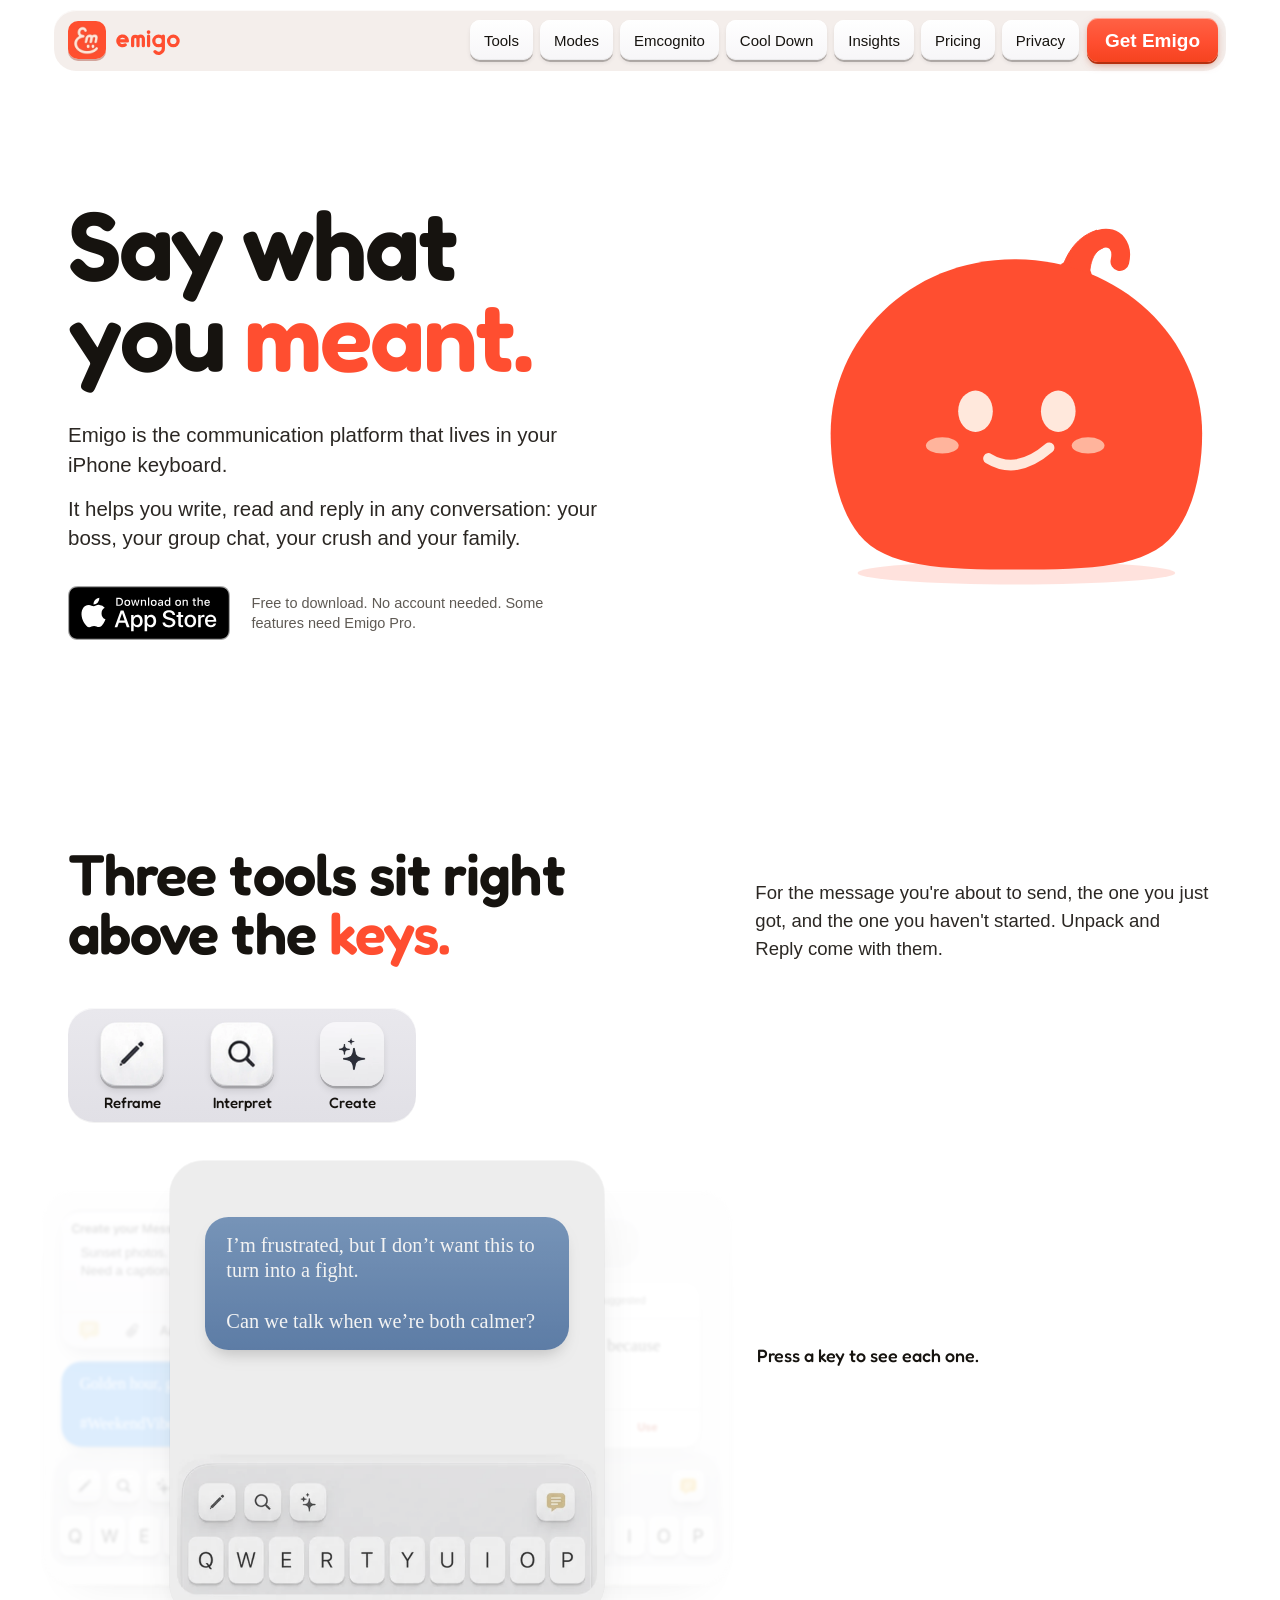
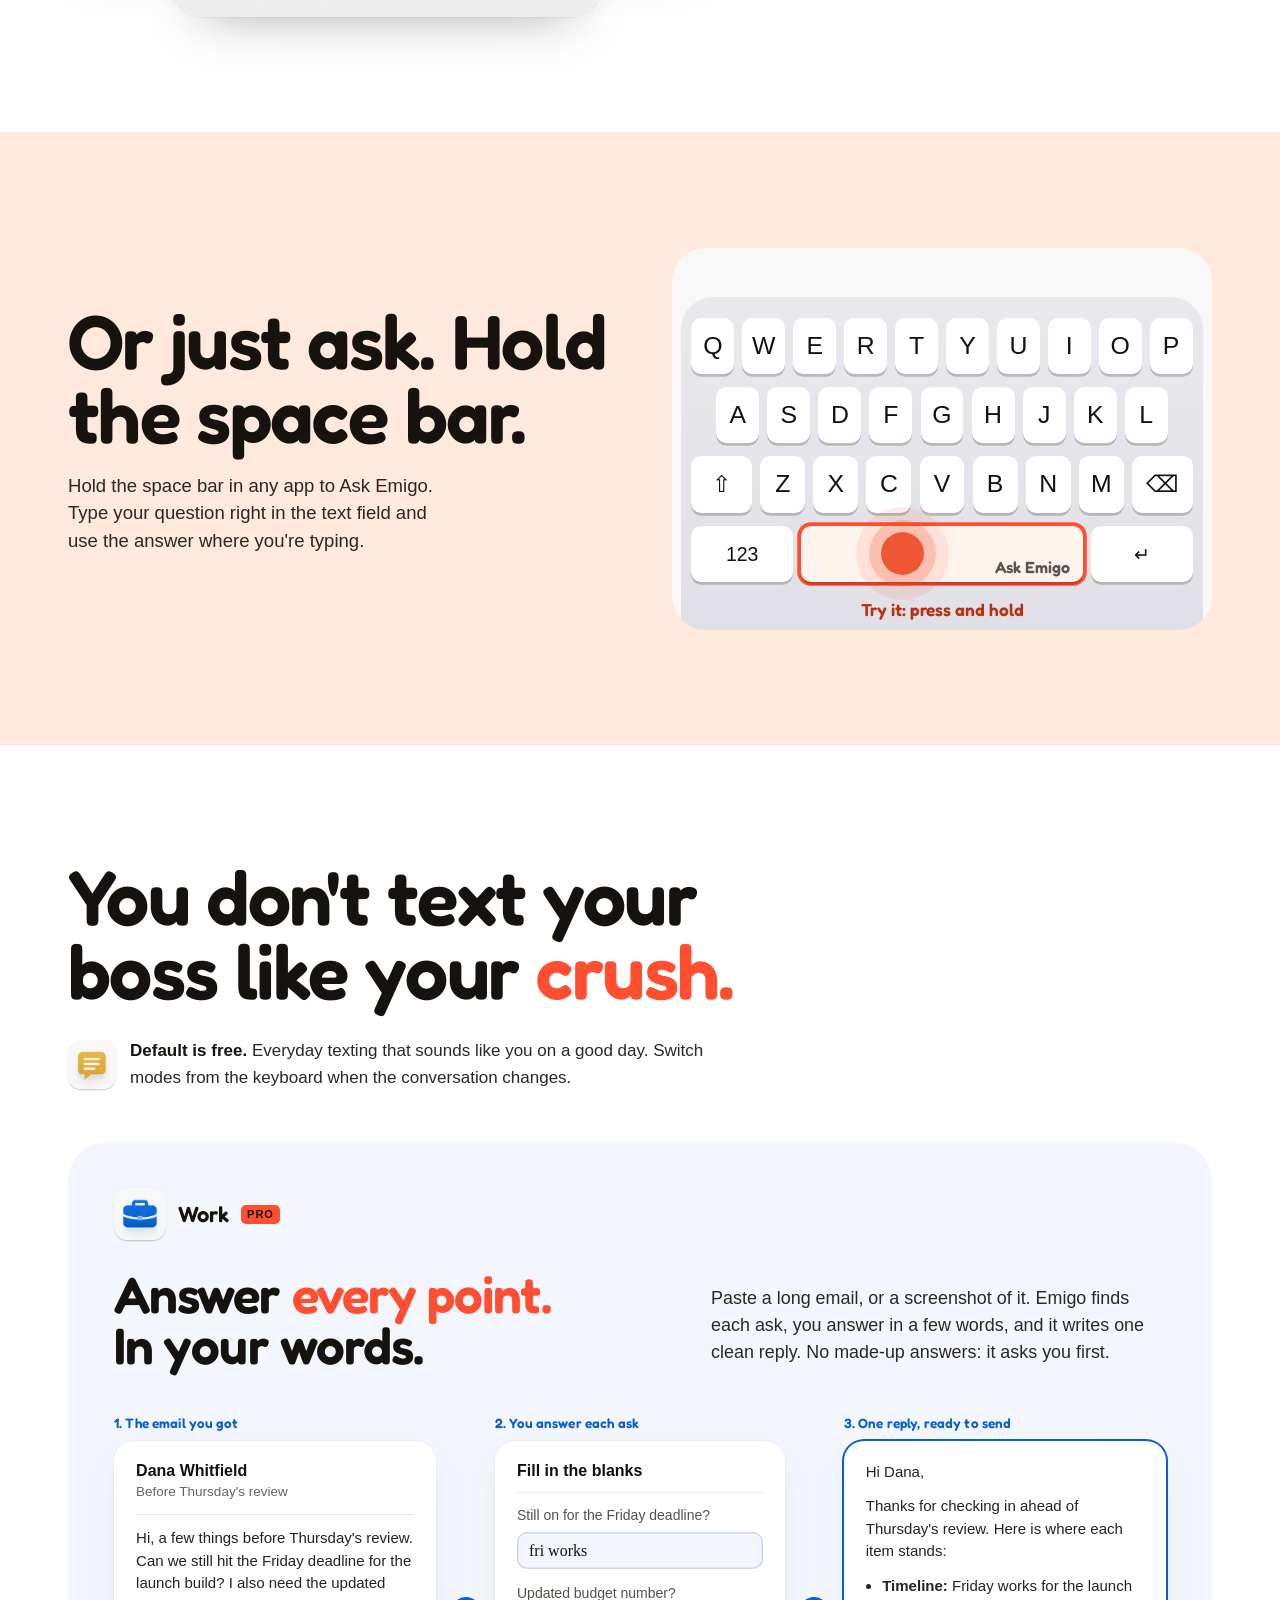
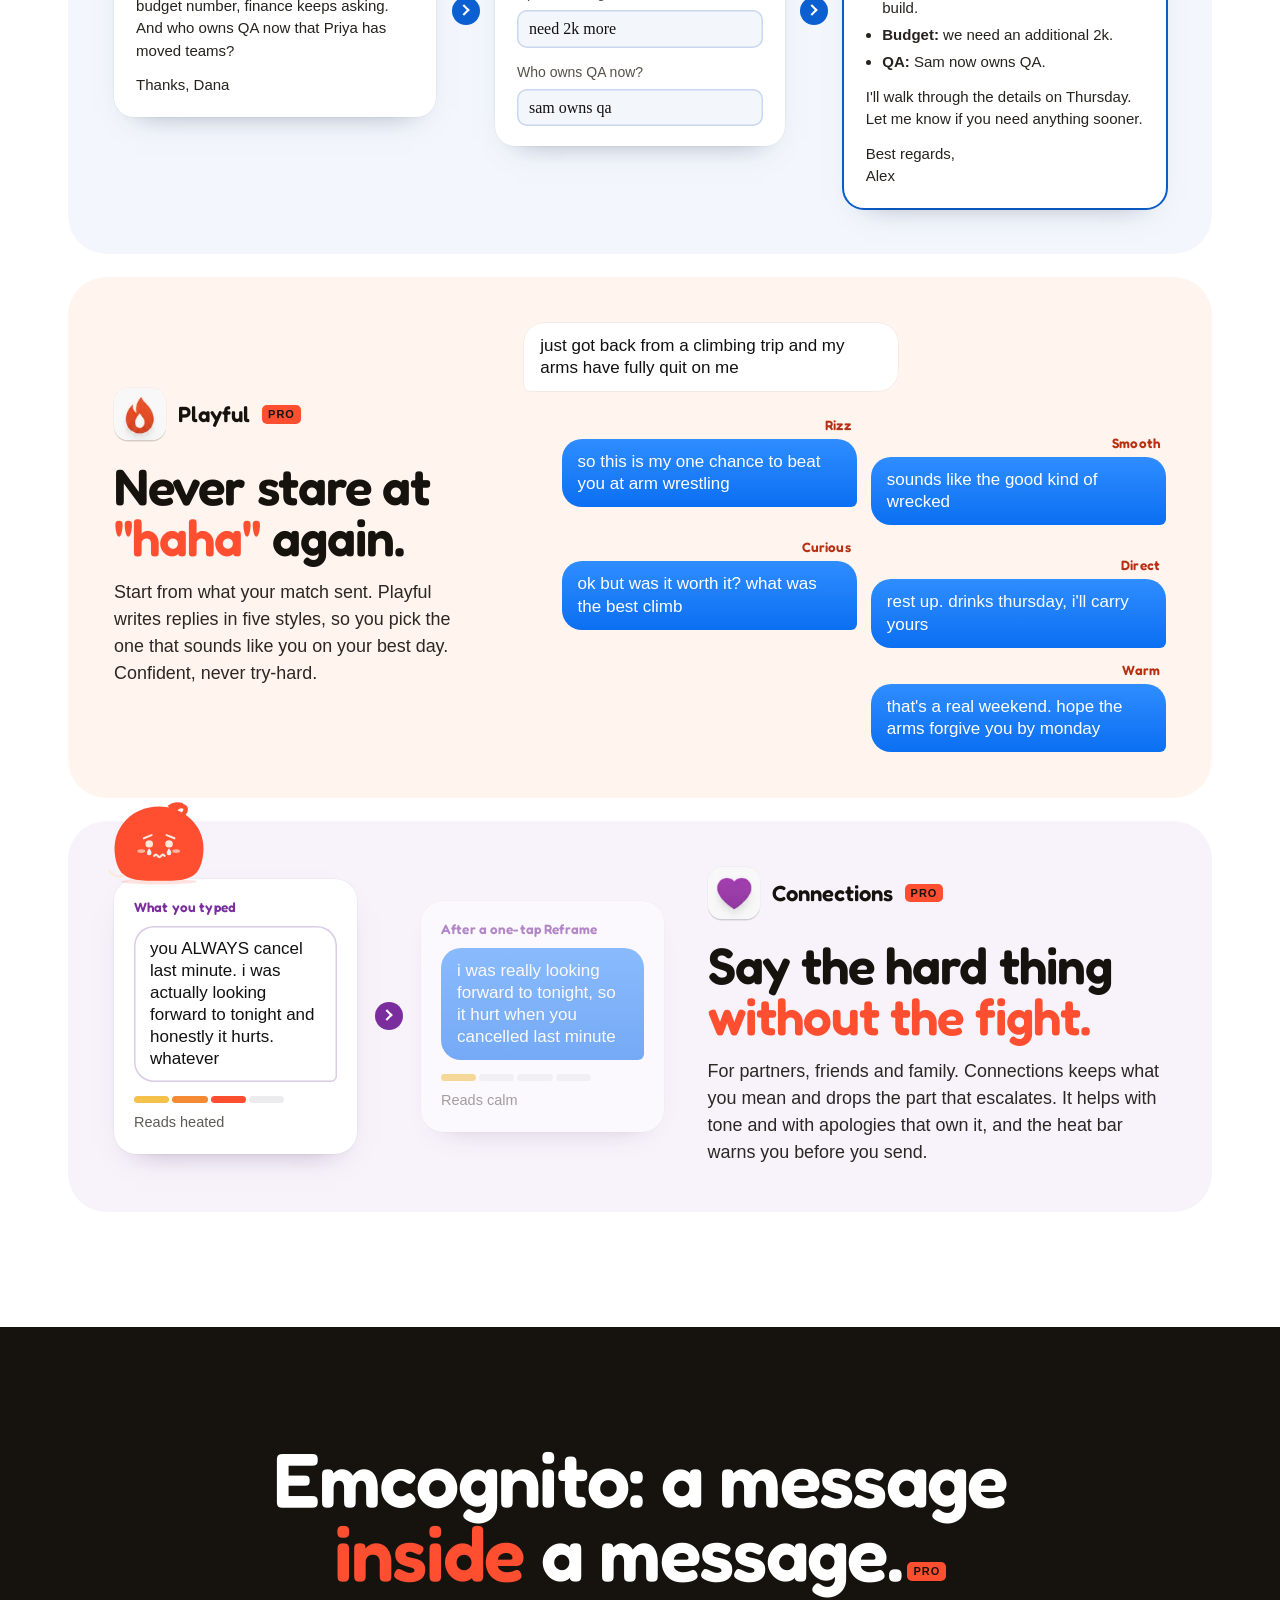
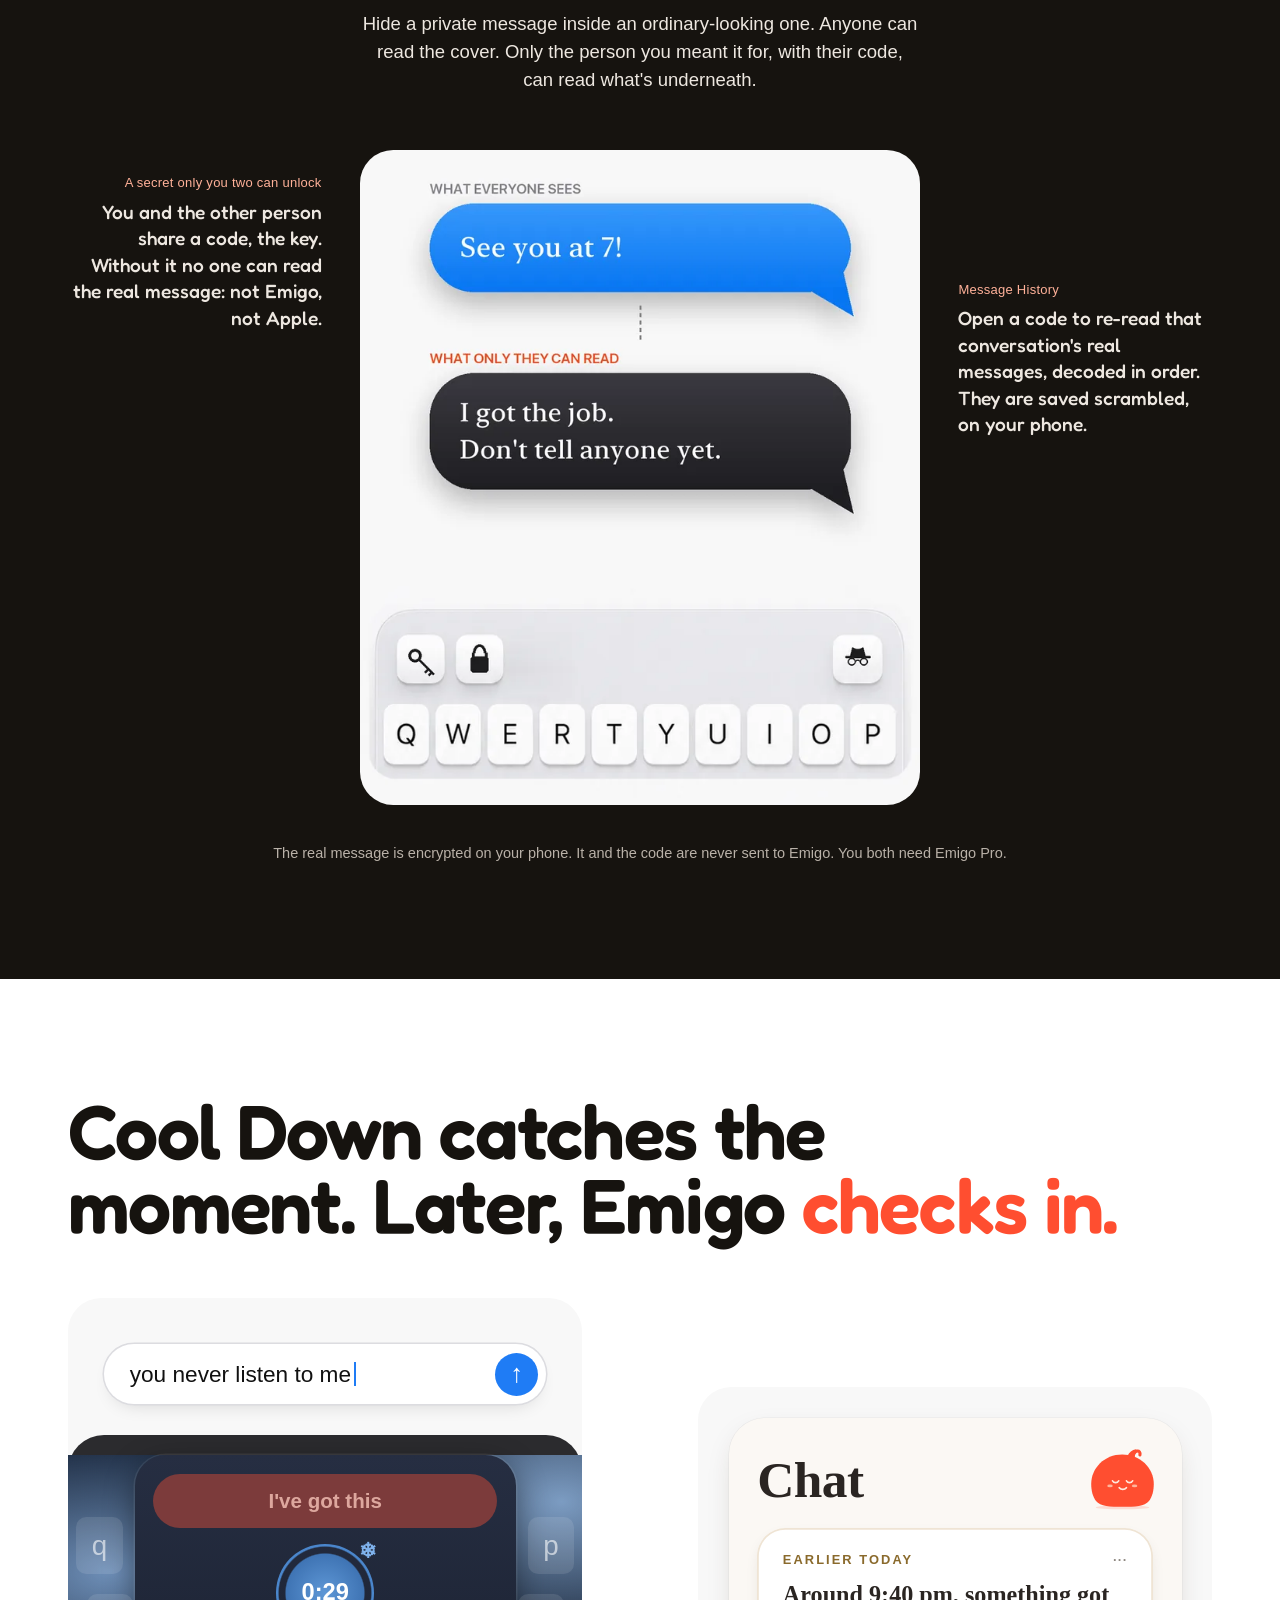
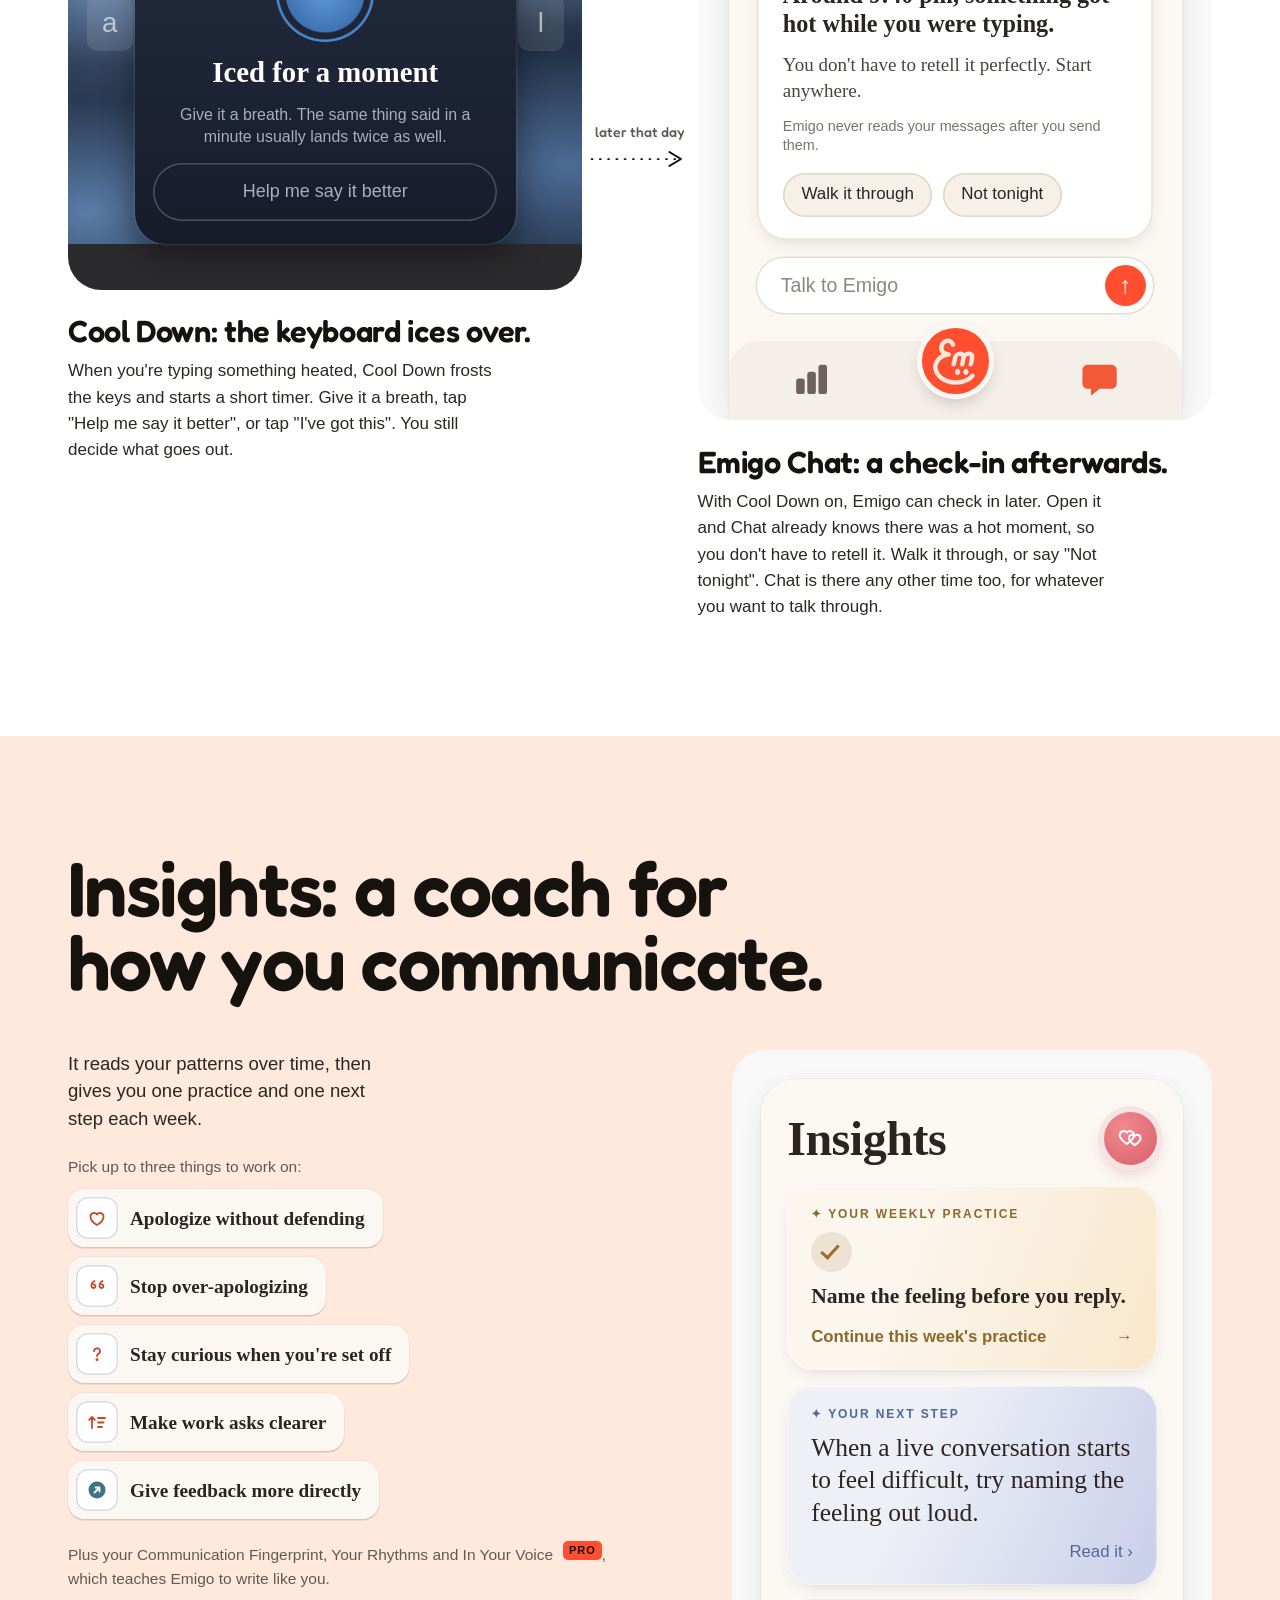
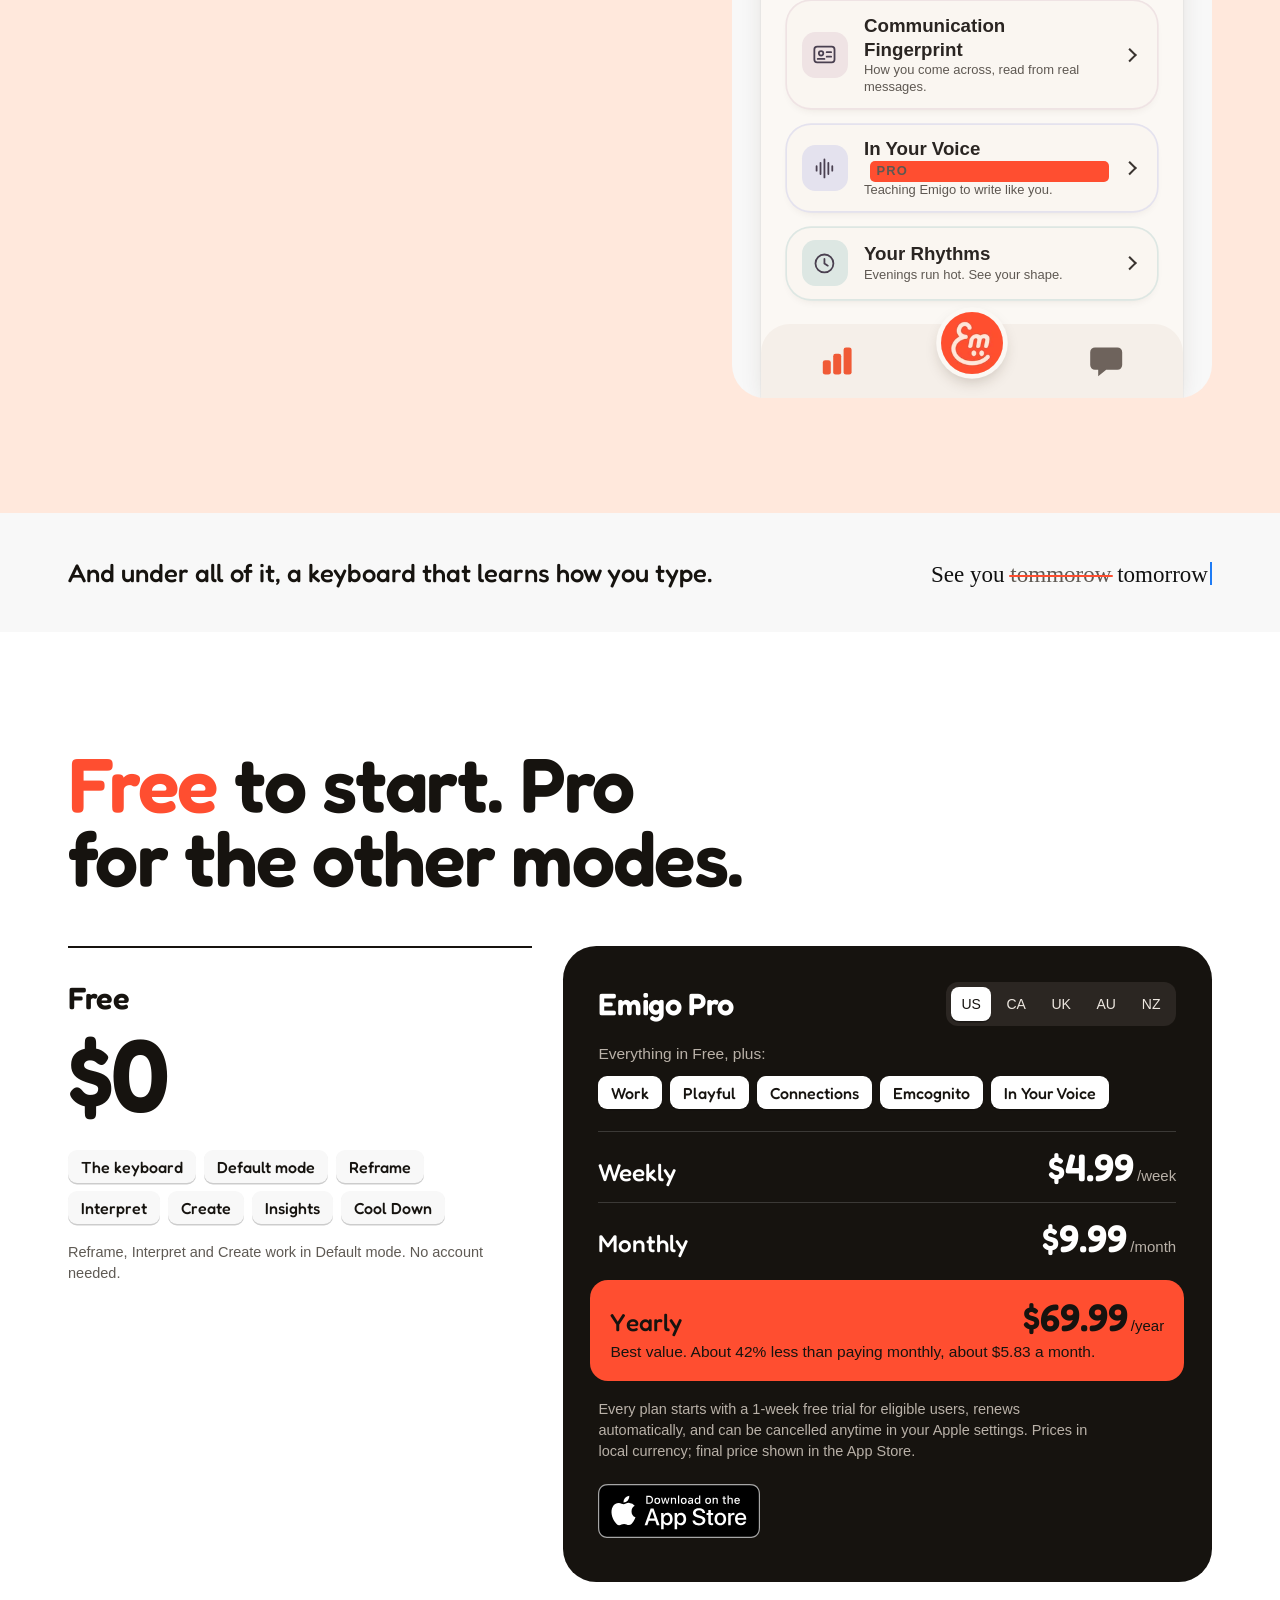
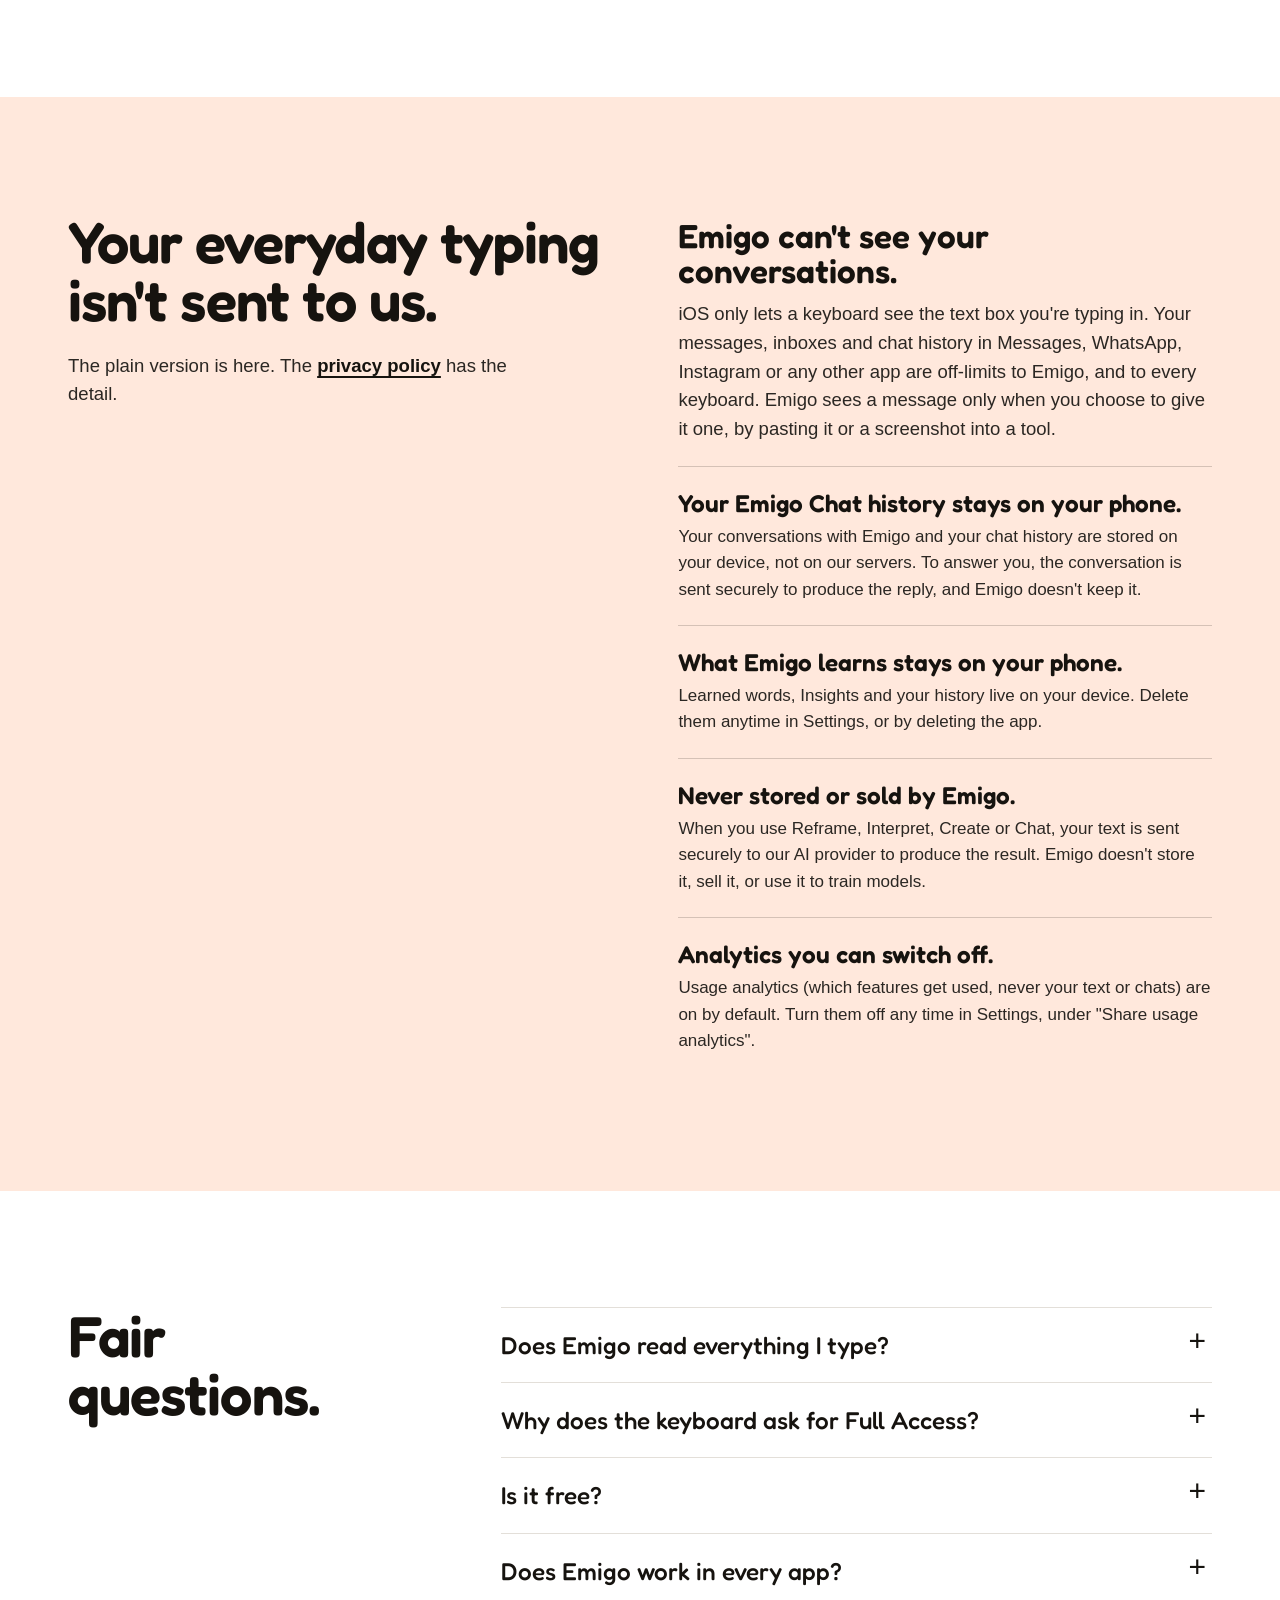
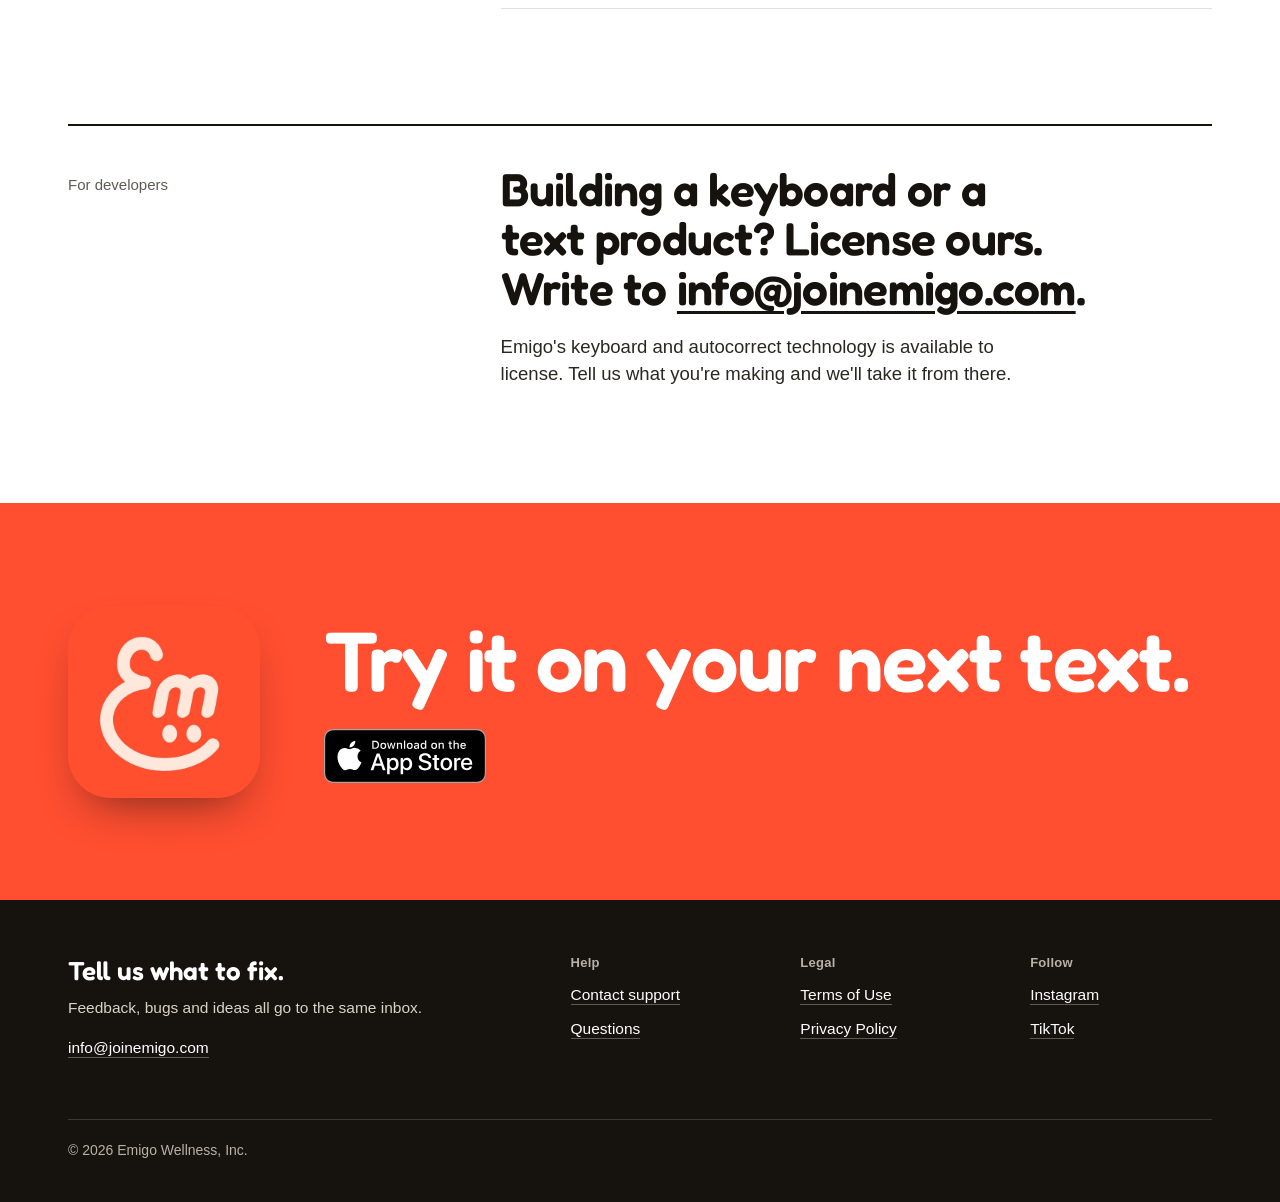
==== commit bd0dfafa: "Mascot: revert to previous cowlick" ====
--- a/index.html
+++ b/index.html
@@ -34,7 +34,7 @@
 <link rel="preconnect" href="https://fonts.googleapis.com">
 <link rel="preconnect" href="https://fonts.gstatic.com" crossorigin>
 <link rel="stylesheet" href="https://fonts.googleapis.com/css2?family=Fredoka:wght@500;600&display=swap">
-<link rel="stylesheet" href="/assets/css/emigo.css?v=20261119a">
+<link rel="stylesheet" href="/assets/css/emigo.css?v=20261118e">
 
 </head>
 <body>
@@ -66,7 +66,7 @@
       </div>
     </div>
     <div class="slime-stage">
-      <svg class="slime-svg" viewBox="0 0 1024 1024" aria-hidden="true" focusable="false"><ellipse id="shadow" cx="512" cy="856" rx="330" ry="24" fill="#FF4E30" fill-opacity="0.16"/><g id="sl-move"><g id="slime"><g id="cowlick-base"><path d="M 585.5 197.3 L 580.3 201.0 L 574.6 203.9 L 568.6 205.8 L 562.3 206.7 L 556.9 206.7 L 540.8 205.2 L 519.0 204.1 L 497.0 204.1 L 484.0 204.7 L 484.0 218.7 L 497.2 218.1 L 518.7 218.1 L 529.3 218.5 L 550.3 220.1 L 560.6 221.3 L 581.0 224.4 L 600.9 228.5 L 620.5 233.6 L 639.5 239.5 L 658.1 246.4 L 676.1 254.1 L 693.6 262.7 L 710.5 272.1 L 726.8 282.3 L 742.5 293.2 L 758.8 306.0 L 776.0 306.0 L 776.0 302.2 L 758.6 287.9 L 742.8 276.2 L 734.5 270.6 L 710.7 255.9 L 704.8 250.9 L 700.7 246.0 L 697.5 240.5 L 695.5 235.5 L 693.2 227.0 L 691.2 221.4 L 688.3 215.0 L 684.8 209.2 L 680.1 203.0 L 675.0 197.7 L 669.2 192.9 L 662.6 188.6 L 653.1 184.2 L 643.0 181.3 L 633.1 180.1 L 622.6 180.4 L 612.3 182.4 L 602.6 185.9 L 593.4 191.1 Z" fill="#FF4E30"/></g><g id="cowlick"><path d="M 587.4 197.2 L 582.2 208.6 L 578.3 220.5 L 575.4 233.1 L 574.3 239.8 L 574.0 247.4 L 574.7 254.9 L 576.4 262.3 L 579.1 269.3 L 583.4 277.1 L 589.0 284.1 L 595.0 289.7 L 602.4 294.7 L 609.9 298.2 L 618.4 300.8 L 627.2 301.9 L 635.5 301.7 L 642.3 300.6 L 648.9 298.7 L 655.2 296.0 L 661.1 292.6 L 666.6 288.4 L 671.5 283.6 L 675.8 278.2 L 679.4 272.4 L 682.0 266.8 L 684.0 260.9 L 685.3 254.9 L 685.9 248.8 L 685.9 243.2 L 685.4 237.8 L 682.2 224.3 L 681.8 215.3 L 682.4 213.9 L 689.5 210.4 L 700.1 208.5 L 708.5 207.5 L 717.5 207.5 L 724.7 210.6 L 732.4 212.0 L 739.5 211.5 L 746.2 209.6 L 750.5 207.4 L 754.3 204.7 L 758.2 200.9 L 761.0 197.1 L 763.3 193.0 L 764.8 188.5 L 765.8 183.9 L 766.0 179.2 L 765.0 172.2 L 762.2 164.9 L 757.7 158.5 L 751.8 153.4 L 743.0 148.7 L 733.6 145.5 L 723.8 143.8 L 712.9 143.4 L 705.4 144.1 L 696.1 145.8 L 686.6 148.2 L 673.7 152.1 L 660.0 153.2 L 652.9 154.5 L 646.0 156.3 L 631.2 161.2 L 621.9 165.2 L 613.0 170.3 L 604.6 176.7 L 597.6 183.4 L 592.2 189.6 Z" fill="#FF4E30"/></g><g id="body"><path d="M 513 849 C 358 849 240 844 185 776 C 143 724 126 642 126 567 C 126 372 288 204 508 204 C 726 204 898 366 898 567 C 898 642 881 724 839 776 C 784 844 668 849 513 849 Z" fill="#FF4E30"/></g><g id="face"><g id="eyes"><ellipse id="eye-left" cx="427" cy="520" rx="36" ry="43" fill="#FFE8DC" /><ellipse id="eye-right" cx="599" cy="520" rx="36" ry="43" fill="#FFE8DC" /></g><g id="blush"><ellipse id="blush-left" cx="358" cy="591" rx="34" ry="17" fill="#FFB49C" /><ellipse id="blush-right" cx="661" cy="591" rx="34" ry="17" fill="#FFB49C" /></g><path id="mouth" d="M 454 618 Q 513 654 580 596" fill="none" stroke="#FFE8DC" stroke-width="22" stroke-linecap="round" stroke-linejoin="round"/><ellipse id="mouth-open" cx="517" cy="630" rx="66" ry="58" fill="#9C2A10"/></g></g></g><g id="sl-bits" fill="#FF4E30"><circle cx="512" cy="500" r="20" style="--tx:-470px;--ty:-250px"/><circle cx="512" cy="500" r="14" style="--tx:430px;--ty:-330px"/><circle cx="512" cy="500" r="17" style="--tx:520px;--ty:-90px"/><circle cx="512" cy="500" r="12" style="--tx:-380px;--ty:-420px"/></g></svg>
+      <svg class="slime-svg" viewBox="0 0 1024 1024" aria-hidden="true" focusable="false"><ellipse id="shadow" cx="512" cy="856" rx="330" ry="24" fill="#FF4E30" fill-opacity="0.16"/><g id="sl-move"><g id="slime"><g id="cowlick"><circle cx="630" cy="246" r="40" fill="#FF4E30"/><path d="M 592.0 283.4 L 593.3 275.9 L 594.6 268.6 L 596.0 261.4 L 597.5 254.4 L 599.2 247.5 L 600.9 240.8 L 602.8 234.2 L 604.8 227.9 L 607.0 221.6 L 609.2 215.6 L 611.7 209.7 L 614.3 204.0 L 617.0 198.5 L 619.9 193.2 L 623.0 188.1 L 626.3 183.2 L 629.8 178.5 L 633.4 174.0 L 637.3 169.8 L 641.3 165.8 L 645.5 162.1 L 649.9 158.7 L 654.4 155.5 L 659.2 152.6 L 664.0 150.0 L 669.0 147.7 L 674.1 145.6 L 679.3 143.7 L 692.7 180.3 L 689.9 181.5 L 687.4 182.8 L 685.0 184.3 L 682.8 185.9 L 680.8 187.7 L 678.9 189.6 L 677.1 191.6 L 675.5 193.8 L 674.0 196.1 L 672.5 198.7 L 671.2 201.4 L 670.0 204.4 L 668.8 207.6 L 667.8 210.9 L 666.8 214.6 L 666.0 218.4 L 665.3 222.4 L 664.7 226.7 L 664.2 231.2 L 663.8 235.9 L 663.5 240.9 L 663.4 246.0 L 663.4 251.4 L 663.5 256.9 L 663.7 262.7 L 664.0 268.7 L 664.4 274.8 L 665.0 281.2 Z" fill="#FF4E30" stroke="#FF4E30" stroke-width="2" stroke-linejoin="round"/><path d="M 638 282 C 636 218 648 176 686 162 C 718 153 734 179 727 209" fill="none" stroke="#FF4E30" stroke-width="39" stroke-linecap="round" stroke-linejoin="round"/></g><g id="body"><path d="M 513 849 C 358 849 240 844 185 776 C 143 724 126 642 126 567 C 126 372 288 204 508 204 C 726 204 898 366 898 567 C 898 642 881 724 839 776 C 784 844 668 849 513 849 Z" fill="#FF4E30"/></g><g id="face"><g id="eyes"><ellipse id="eye-left" cx="427" cy="520" rx="36" ry="43" fill="#FFE8DC" /><ellipse id="eye-right" cx="599" cy="520" rx="36" ry="43" fill="#FFE8DC" /></g><g id="blush"><ellipse id="blush-left" cx="358" cy="591" rx="34" ry="17" fill="#FFB49C" /><ellipse id="blush-right" cx="661" cy="591" rx="34" ry="17" fill="#FFB49C" /></g><path id="mouth" d="M 454 618 Q 513 654 580 596" fill="none" stroke="#FFE8DC" stroke-width="22" stroke-linecap="round" stroke-linejoin="round"/><ellipse id="mouth-open" cx="517" cy="630" rx="66" ry="58" fill="#9C2A10"/></g></g></g><g id="sl-bits" fill="#FF4E30"><circle cx="512" cy="500" r="20" style="--tx:-470px;--ty:-250px"/><circle cx="512" cy="500" r="14" style="--tx:430px;--ty:-330px"/><circle cx="512" cy="500" r="17" style="--tx:520px;--ty:-90px"/><circle cx="512" cy="500" r="12" style="--tx:-380px;--ty:-420px"/></g></svg>
     </div>
   </div>
 </div>
@@ -175,7 +175,7 @@
             <div class="heatbar"><span class="heat" aria-hidden="true"><i class="h1"></i><i></i><i></i><i></i></span><span>Reads calm</span></div>
           </figure>
         </div>
-        <div class="mp-buddy"><svg class="cry" viewBox="0 0 1024 1024" aria-hidden="true" focusable="false"><ellipse cx="512" cy="856" rx="330" ry="24" fill="#FF4E30" fill-opacity=".16"/><g class="cs-slime"><g class="cs-base"><path d="M 585.5 197.3 L 580.3 201.0 L 574.6 203.9 L 568.6 205.8 L 562.3 206.7 L 556.9 206.7 L 540.8 205.2 L 519.0 204.1 L 497.0 204.1 L 484.0 204.7 L 484.0 218.7 L 497.2 218.1 L 518.7 218.1 L 529.3 218.5 L 550.3 220.1 L 560.6 221.3 L 581.0 224.4 L 600.9 228.5 L 620.5 233.6 L 639.5 239.5 L 658.1 246.4 L 676.1 254.1 L 693.6 262.7 L 710.5 272.1 L 726.8 282.3 L 742.5 293.2 L 758.8 306.0 L 776.0 306.0 L 776.0 302.2 L 758.6 287.9 L 742.8 276.2 L 734.5 270.6 L 710.7 255.9 L 704.8 250.9 L 700.7 246.0 L 697.5 240.5 L 695.5 235.5 L 693.2 227.0 L 691.2 221.4 L 688.3 215.0 L 684.8 209.2 L 680.1 203.0 L 675.0 197.7 L 669.2 192.9 L 662.6 188.6 L 653.1 184.2 L 643.0 181.3 L 633.1 180.1 L 622.6 180.4 L 612.3 182.4 L 602.6 185.9 L 593.4 191.1 Z" fill="#FF4E30"/></g><g class="cs-cow"><path d="M 587.4 197.2 L 582.2 208.6 L 578.3 220.5 L 575.4 233.1 L 574.3 239.8 L 574.0 247.4 L 574.7 254.9 L 576.4 262.3 L 579.1 269.3 L 583.4 277.1 L 589.0 284.1 L 595.0 289.7 L 602.4 294.7 L 609.9 298.2 L 618.4 300.8 L 627.2 301.9 L 635.5 301.7 L 642.3 300.6 L 648.9 298.7 L 655.2 296.0 L 661.1 292.6 L 666.6 288.4 L 671.5 283.6 L 675.8 278.2 L 679.4 272.4 L 682.0 266.8 L 684.0 260.9 L 685.3 254.9 L 685.9 248.8 L 685.9 243.2 L 685.4 237.8 L 682.2 224.3 L 681.8 215.3 L 682.4 213.9 L 689.5 210.4 L 700.1 208.5 L 708.5 207.5 L 717.5 207.5 L 724.7 210.6 L 732.4 212.0 L 739.5 211.5 L 746.2 209.6 L 750.5 207.4 L 754.3 204.7 L 758.2 200.9 L 761.0 197.1 L 763.3 193.0 L 764.8 188.5 L 765.8 183.9 L 766.0 179.2 L 765.0 172.2 L 762.2 164.9 L 757.7 158.5 L 751.8 153.4 L 743.0 148.7 L 733.6 145.5 L 723.8 143.8 L 712.9 143.4 L 705.4 144.1 L 696.1 145.8 L 686.6 148.2 L 673.7 152.1 L 660.0 153.2 L 652.9 154.5 L 646.0 156.3 L 631.2 161.2 L 621.9 165.2 L 613.0 170.3 L 604.6 176.7 L 597.6 183.4 L 592.2 189.6 Z" fill="#FF4E30"/></g><path d="M 513 849 C 358 849 240 844 185 776 C 143 724 126 642 126 567 C 126 372 288 204 508 204 C 726 204 898 366 898 567 C 898 642 881 724 839 776 C 784 844 668 849 513 849 Z" fill="#FF4E30"/><g class="cs-eyes"><ellipse cx="427" cy="526" rx="33" ry="40" fill="#FFE8DC"/><ellipse cx="599" cy="526" rx="33" ry="40" fill="#FFE8DC"/></g><g class="cs-brows" fill="none" stroke="#FFE8DC" stroke-width="18" stroke-linecap="round"><path d="M 380 480 L 448 452"/><path d="M 646 480 L 578 452"/></g><ellipse cx="358" cy="591" rx="34" ry="17" fill="#FFB49C"/><ellipse cx="661" cy="591" rx="34" ry="17" fill="#FFB49C"/><path class="cs-sad" d="M470 632 q15 -20 30 0 t30 0 t30 0" fill="none" stroke="#FFE8DC" stroke-width="20" stroke-linecap="round" stroke-linejoin="round"/><path class="cs-smile" d="M 454 618 Q 513 654 580 596" fill="none" stroke="#FFE8DC" stroke-width="22" stroke-linecap="round"/><path class="cs-tear t1" d="M427 566 c-13 20 -20 31 -20 42 a20 20 0 0 0 40 0 c0 -11 -7 -22 -20 -42z" fill="#E4F3FF"/><path class="cs-tear t2" d="M599 566 c-13 20 -20 31 -20 42 a20 20 0 0 0 40 0 c0 -11 -7 -22 -20 -42z" fill="#E4F3FF"/></g></svg></div>
+        <div class="mp-buddy"><svg class="cry" viewBox="0 0 1024 1024" aria-hidden="true" focusable="false"><ellipse cx="512" cy="856" rx="330" ry="24" fill="#FF4E30" fill-opacity=".16"/><g class="cs-slime"><g class="cs-cow"><path d="M 572 224 C 594 174 630 146 678 139 L 680 182 C 664 202 660 232 660 272 Z" fill="#FF4E30"/><path d="M 638 282 C 636 218 648 176 686 162 C 718 153 734 179 727 209" fill="none" stroke="#FF4E30" stroke-width="39" stroke-linecap="round" stroke-linejoin="round"/></g><path d="M 513 849 C 358 849 240 844 185 776 C 143 724 126 642 126 567 C 126 372 288 204 508 204 C 726 204 898 366 898 567 C 898 642 881 724 839 776 C 784 844 668 849 513 849 Z" fill="#FF4E30"/><g class="cs-eyes"><ellipse cx="427" cy="526" rx="33" ry="40" fill="#FFE8DC"/><ellipse cx="599" cy="526" rx="33" ry="40" fill="#FFE8DC"/></g><g class="cs-brows" fill="none" stroke="#FFE8DC" stroke-width="18" stroke-linecap="round"><path d="M 380 480 L 448 452"/><path d="M 646 480 L 578 452"/></g><ellipse cx="358" cy="591" rx="34" ry="17" fill="#FFB49C"/><ellipse cx="661" cy="591" rx="34" ry="17" fill="#FFB49C"/><path class="cs-sad" d="M470 632 q15 -20 30 0 t30 0 t30 0" fill="none" stroke="#FFE8DC" stroke-width="20" stroke-linecap="round" stroke-linejoin="round"/><path class="cs-smile" d="M 454 618 Q 513 654 580 596" fill="none" stroke="#FFE8DC" stroke-width="22" stroke-linecap="round"/><path class="cs-tear t1" d="M427 566 c-13 20 -20 31 -20 42 a20 20 0 0 0 40 0 c0 -11 -7 -22 -20 -42z" fill="#E4F3FF"/><path class="cs-tear t2" d="M599 566 c-13 20 -20 31 -20 42 a20 20 0 0 0 40 0 c0 -11 -7 -22 -20 -42z" fill="#E4F3FF"/></g></svg></div>
       </div>
       <div class="mp-copy">
         <header class="mp-head"><img src="/assets/img/mode-connections.webp" width="72" height="72" loading="lazy" alt=""><b>Connections</b><span class="tag">PRO</span></header>
--- a/assets/css/emigo.css
+++ b/assets/css/emigo.css
@@ -123,10 +123,10 @@
 /* connections: the slime cries over the heated draft and perks up at the rewrite */
 .cry{display:block;width:100%;height:auto;overflow:visible}
 .cs-slime{transform-origin:512px 849px}
-.cs-cow{transform-origin:630px 246px;transition:transform .5s cubic-bezier(.3,1.6,.5,1)}
+.cs-cow{transform-origin:630px 240px;transition:transform .5s cubic-bezier(.3,1.6,.5,1)}
 .cs-eyes{transform-origin:513px 540px;transition:transform .4s ease}
 .cs-brows,.cs-sad,.cs-smile{transition:opacity .4s ease}
-.cs-smile{transform:rotate(30deg)}.is-sad .cs-cow{transform:rotate(24deg)}
+.cs-smile,.is-sad .cs-cow{transform:rotate(30deg)}
 .is-sad .cs-eyes{transform:scaleY(.78)}
 .is-happy .cs-brows,.is-happy .cs-sad{opacity:0}
 .is-happy .cs-smile{opacity:1}
@@ -195,7 +195,7 @@
   }
   @keyframes sl-pop{0%,50%{transform:translateY(0);animation-timing-function:cubic-bezier(.2,.8,.3,1)}59%{transform:translateY(-150px);animation-timing-function:cubic-bezier(.6,0,.9,.4)}67%,100%{transform:translateY(0)}}
   @keyframes sl-squint{0%,10%{transform:scaleY(1)}22%,52%{transform:scaleY(.12)}58%,100%{transform:scaleY(1)}}
-  @keyframes sl-squish-cow{0%,100%{transform:rotate(0)}38%,50%{transform:rotate(16deg)}57%{transform:rotate(-26deg)}66%{transform:rotate(22deg)}73%{transform:rotate(-14deg)}80%{transform:rotate(9deg)}87%{transform:rotate(-5deg)}94%{transform:rotate(2deg)}}
+  @keyframes sl-squish-cow{0%,100%{transform:rotate(0)}38%,50%{transform:rotate(34deg)}57%{transform:rotate(-26deg)}66%{transform:rotate(22deg)}73%{transform:rotate(-14deg)}80%{transform:rotate(9deg)}87%{transform:rotate(-5deg)}94%{transform:rotate(2deg)}}
   @keyframes sl-squish-shadow{0%,100%{transform:scale(1)}38%,50%{transform:scale(1.34)}59%{transform:scale(.72)}67%{transform:scale(1.14)}75%{transform:scale(1)}}
   @keyframes sl-move{
     0%,16%{transform:translateY(0) rotate(0);animation-timing-function:cubic-bezier(.2,.75,.35,1)}
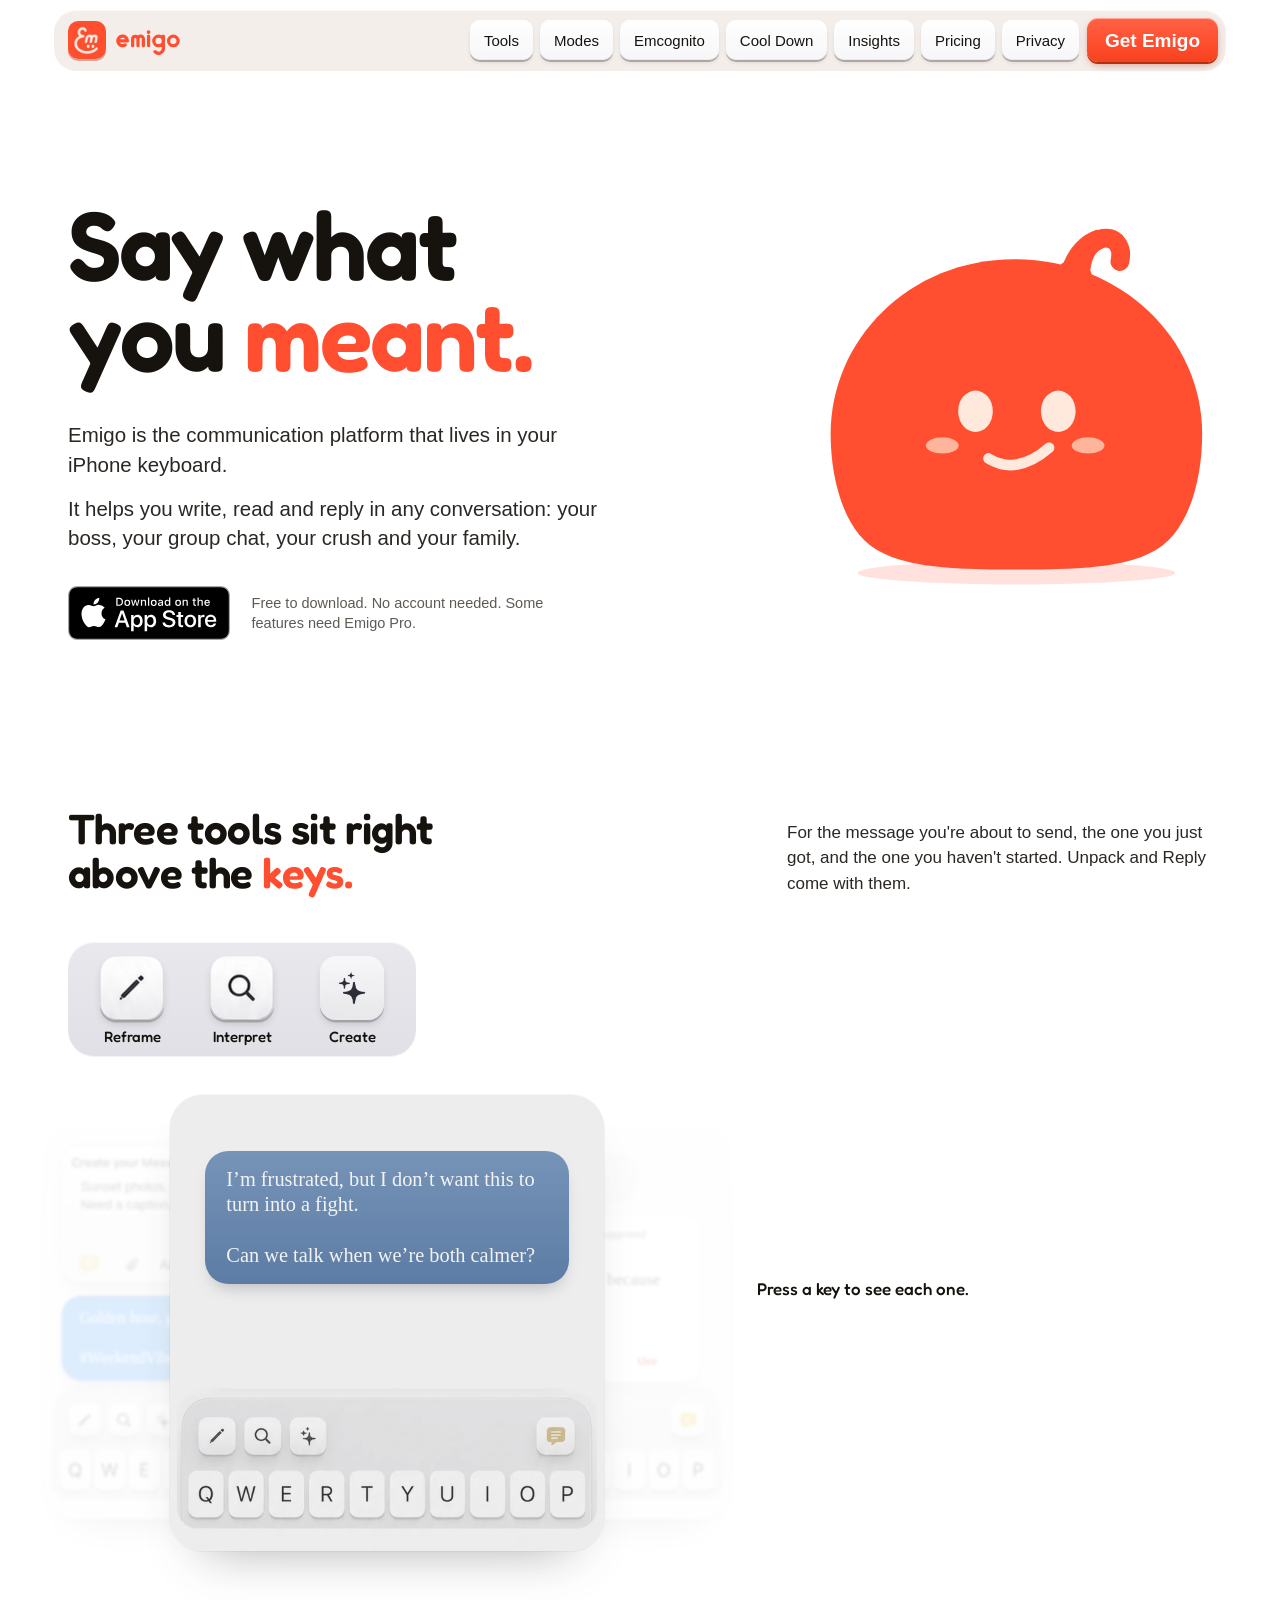
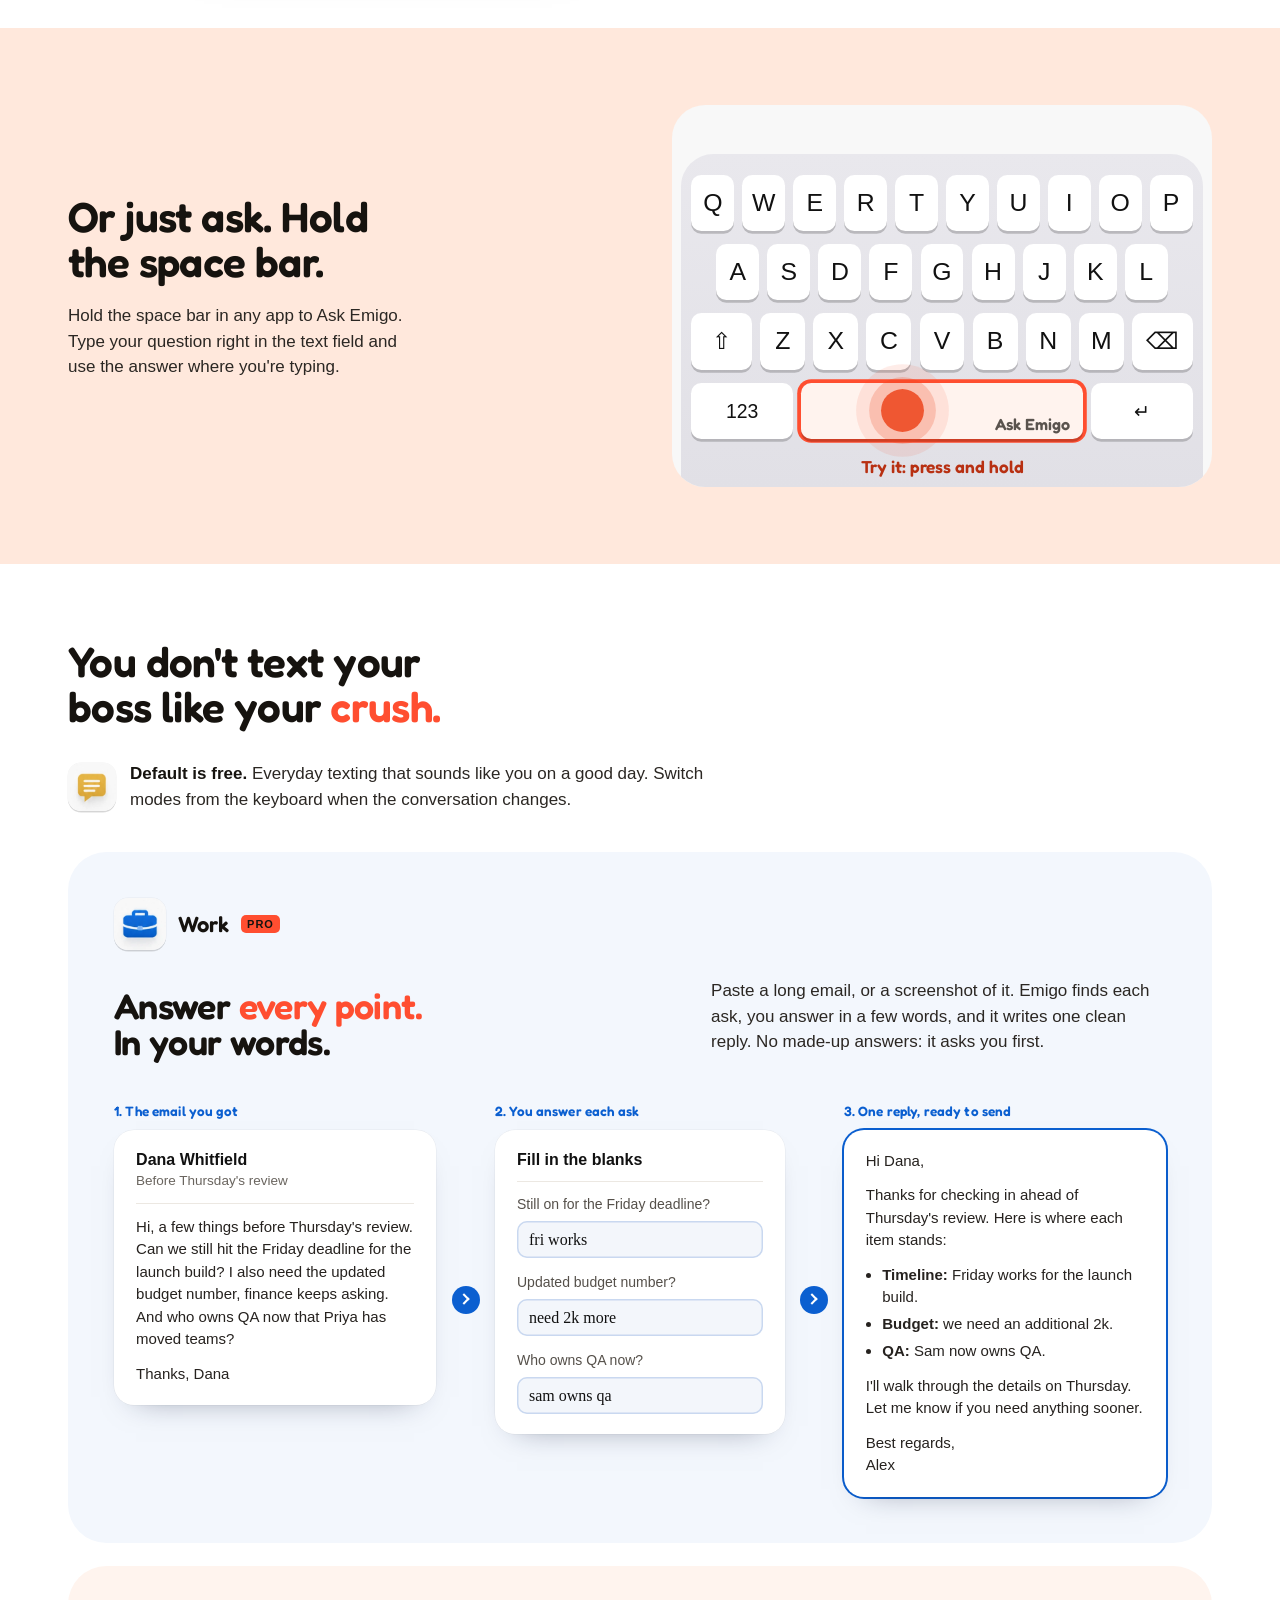
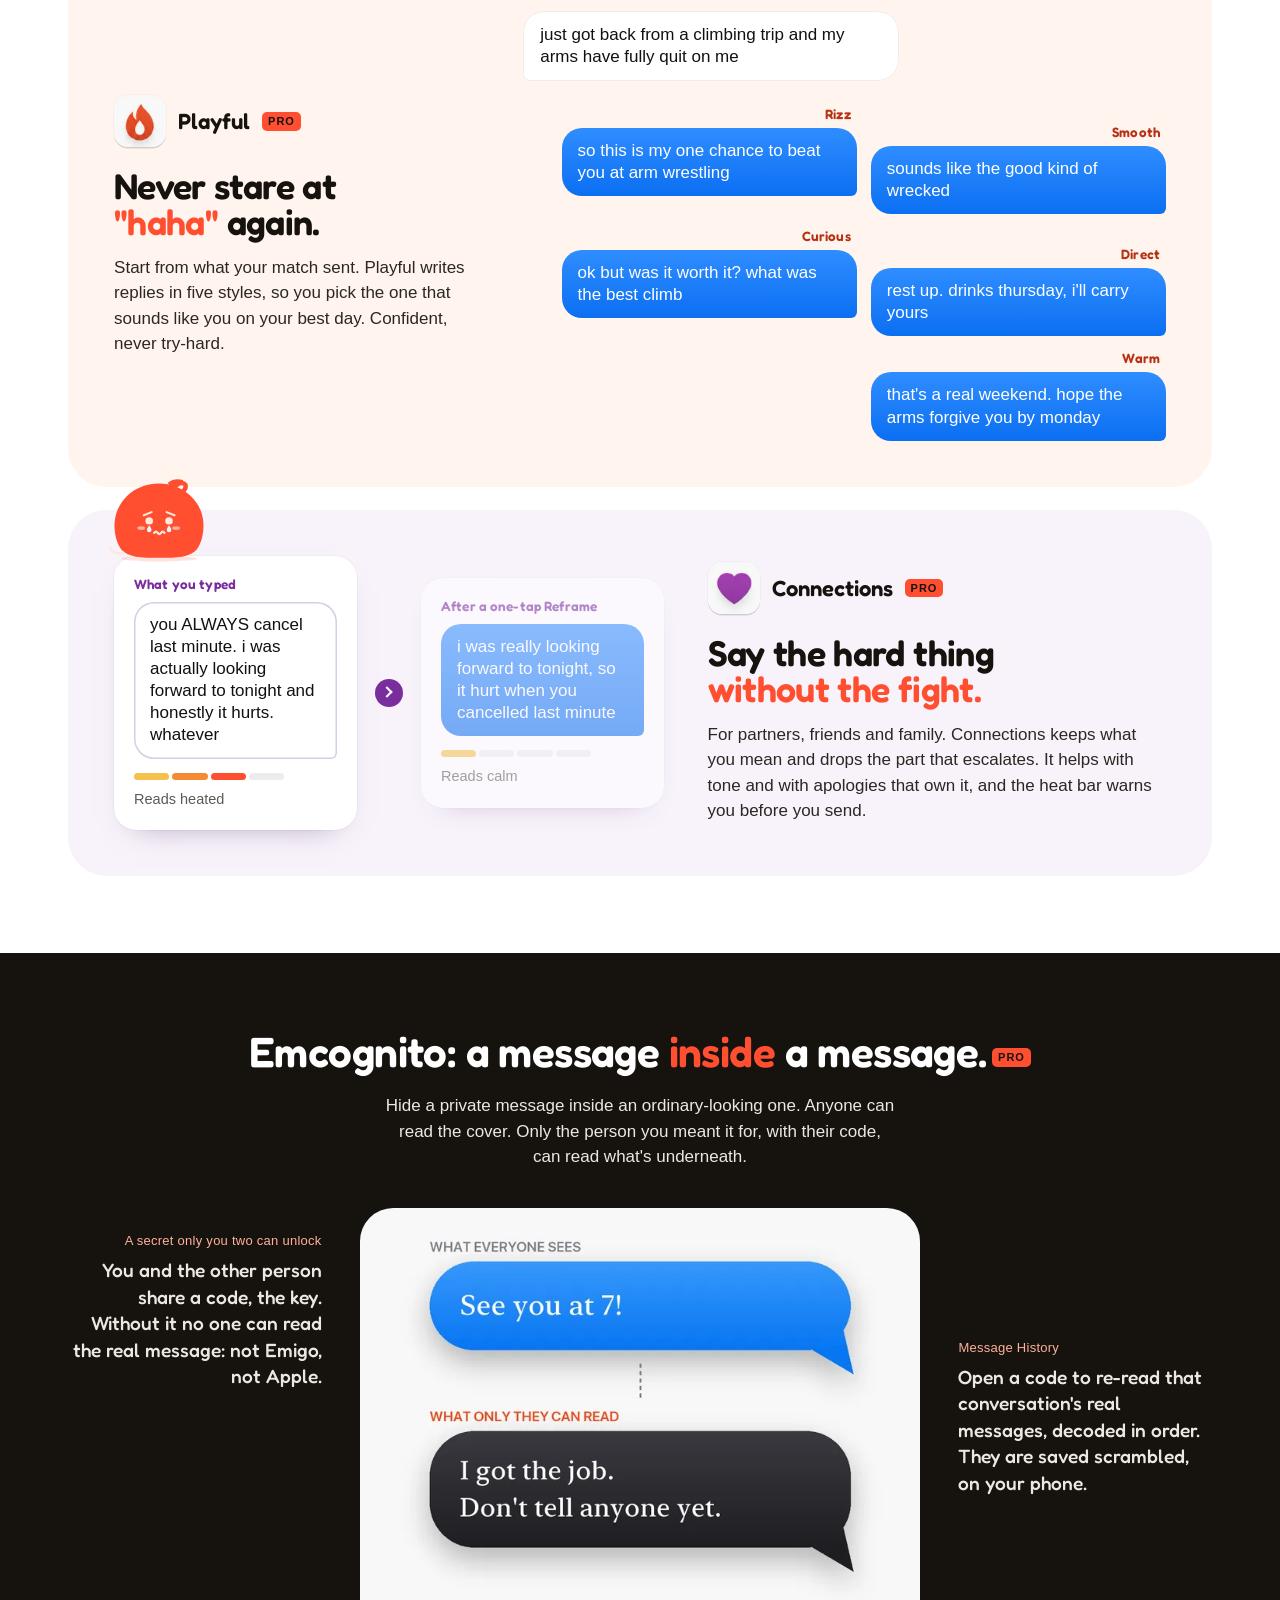
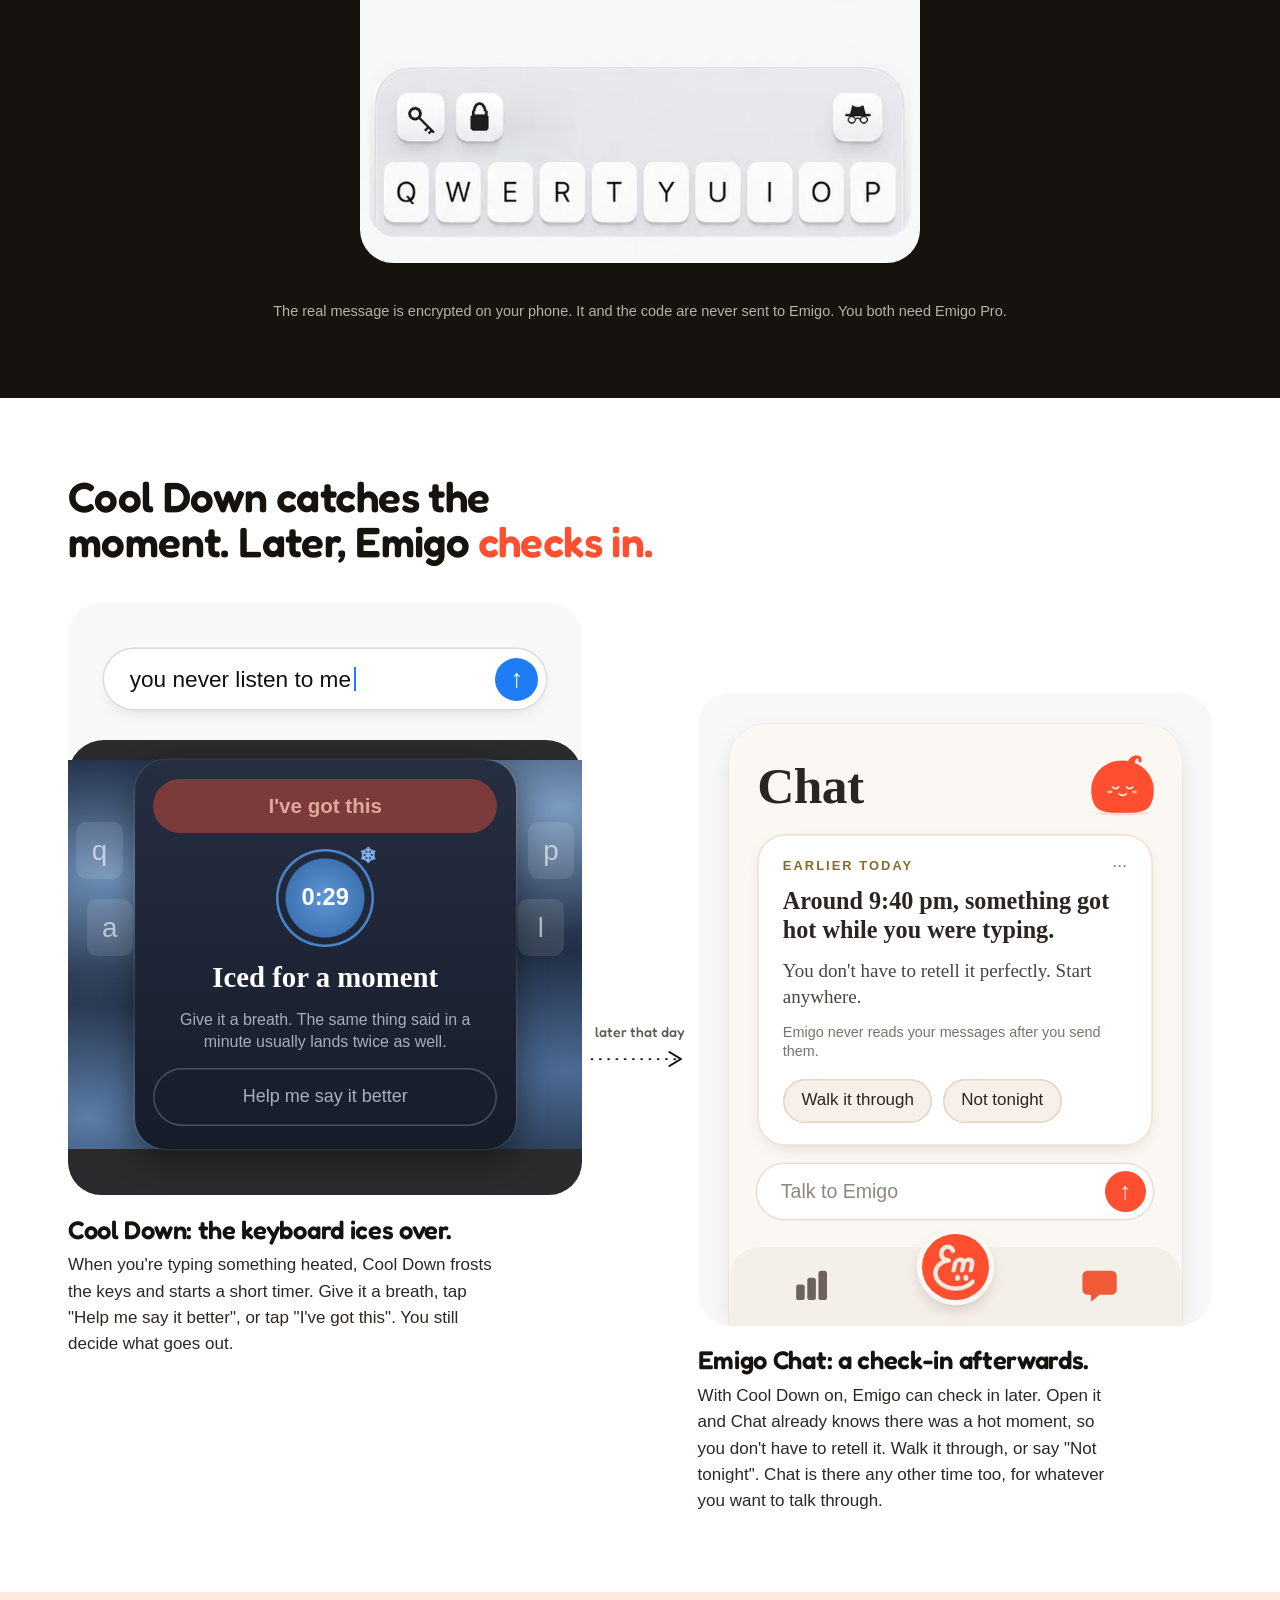
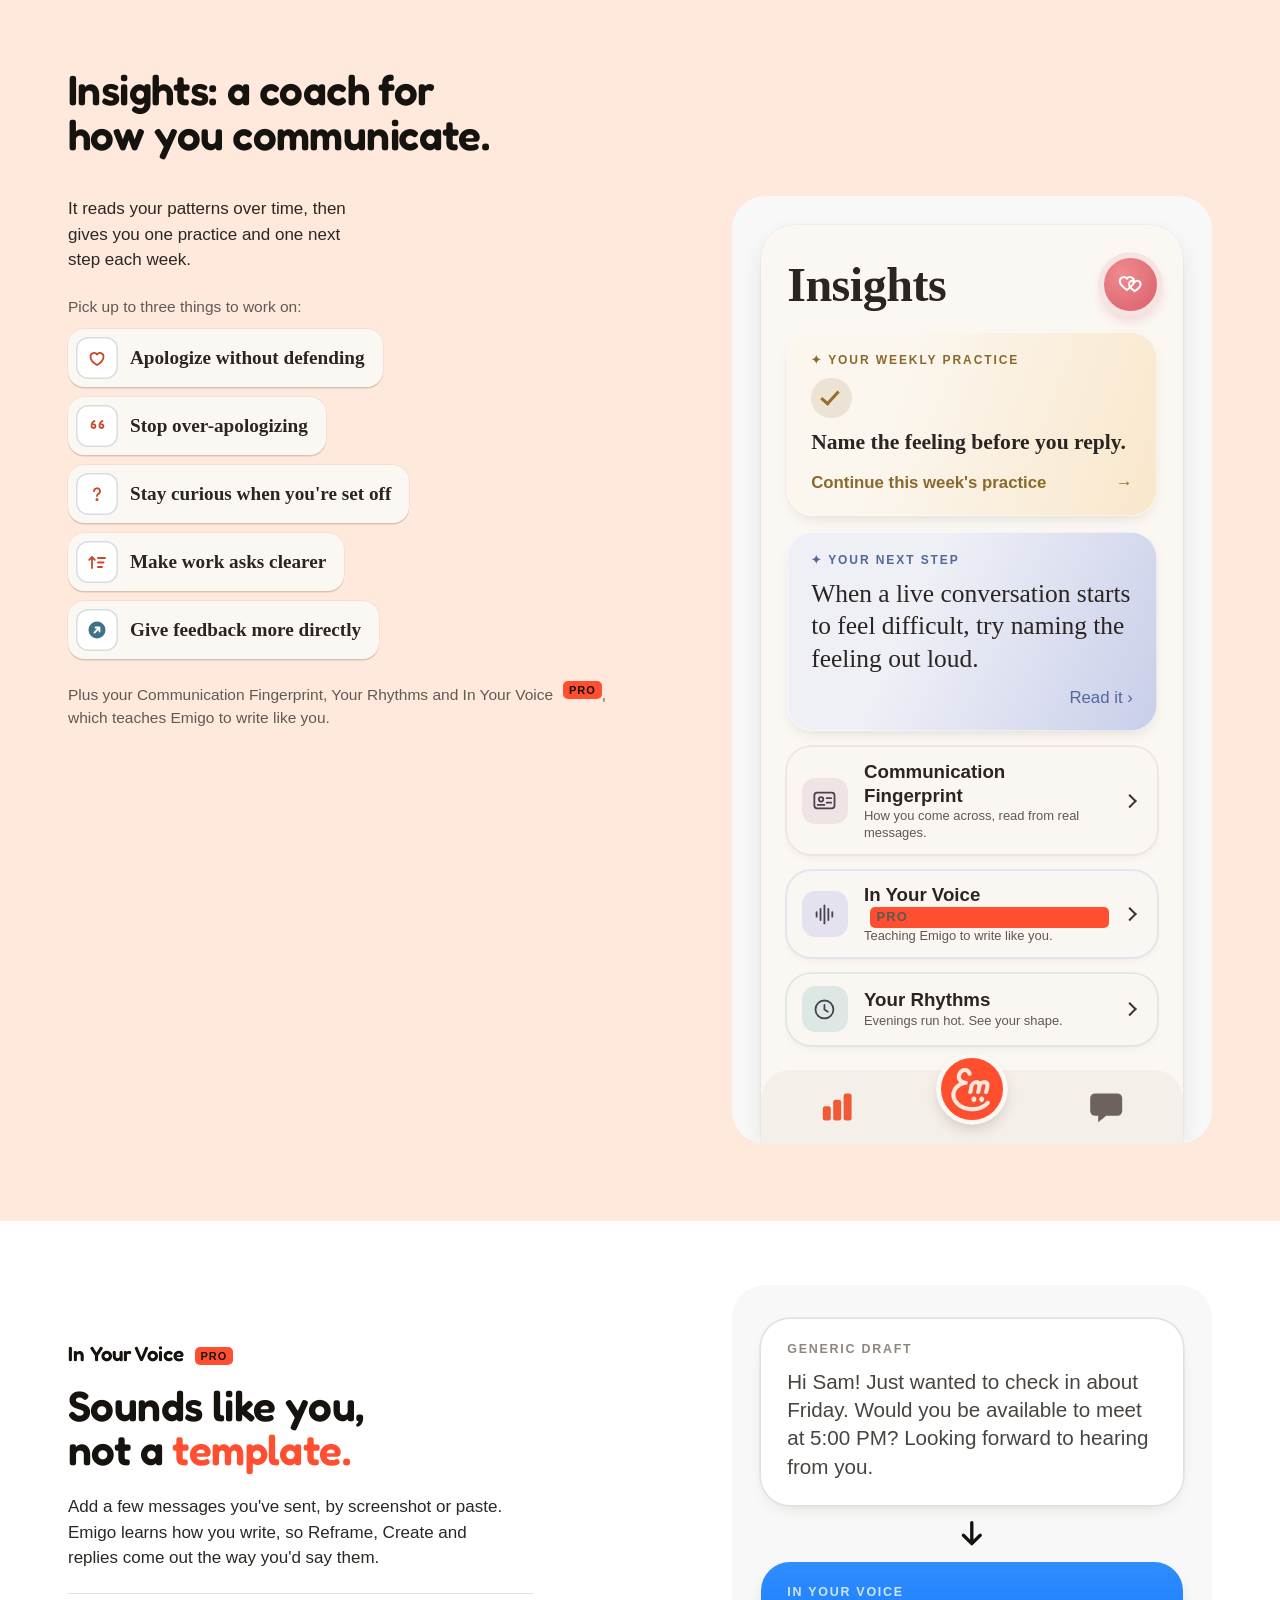
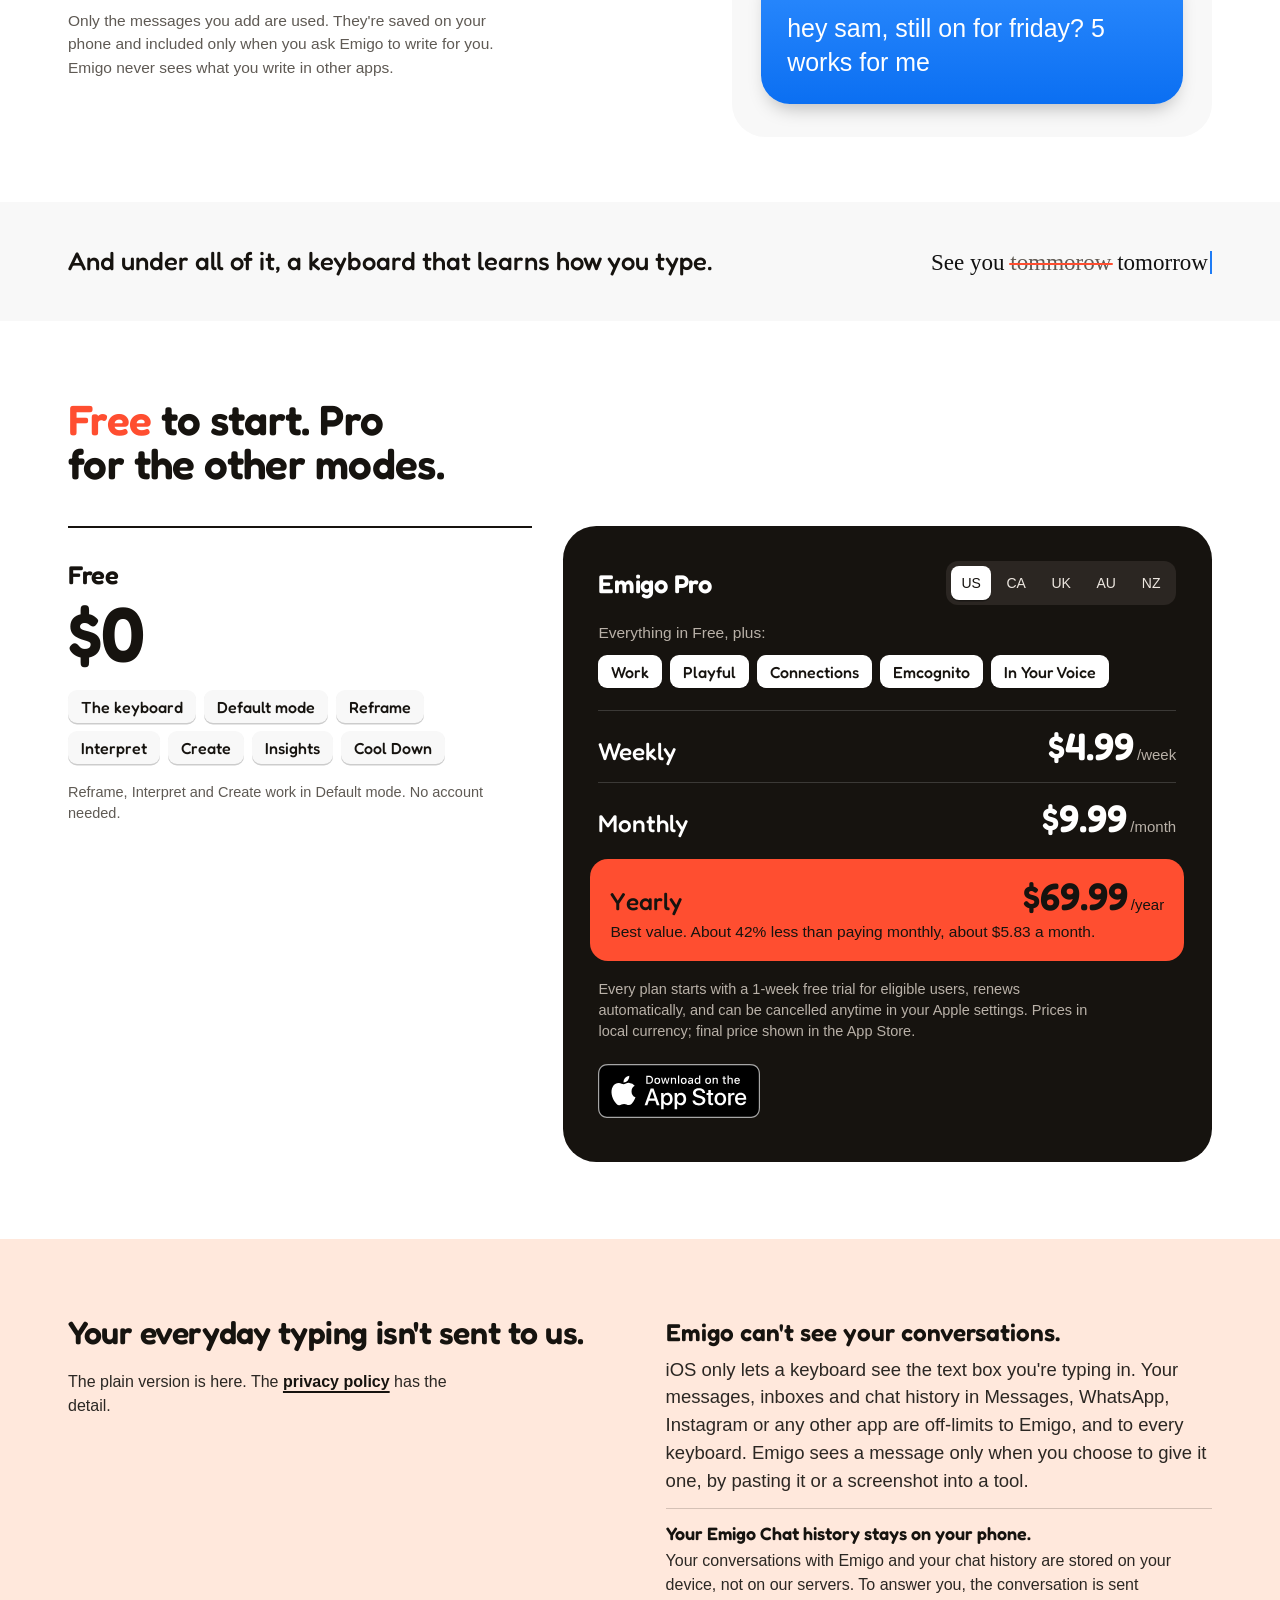
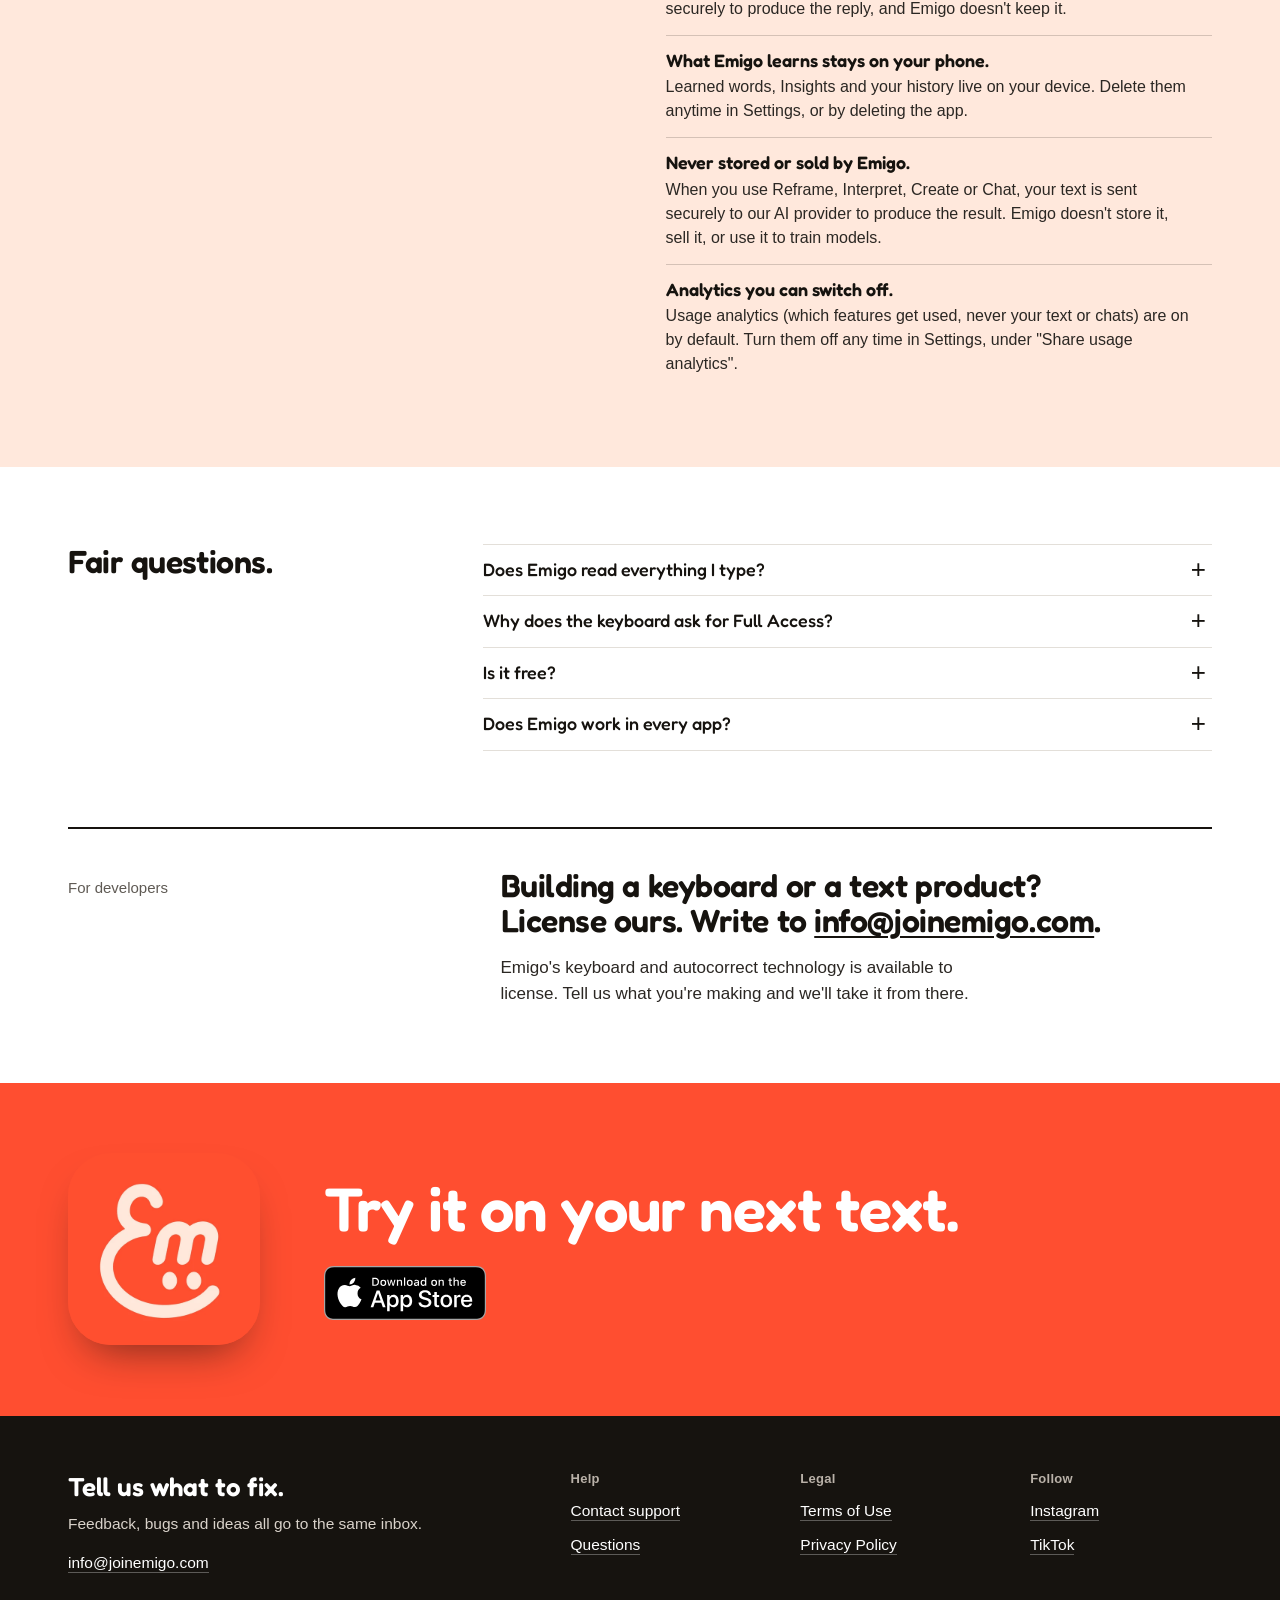
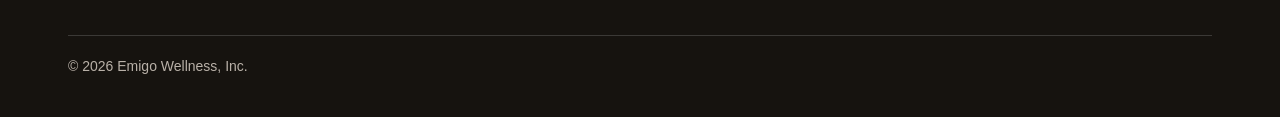
==== commit 572f180b: "In Your Voice section + calmer section scale" ====
--- a/index.html
+++ b/index.html
@@ -34,7 +34,7 @@
 <link rel="preconnect" href="https://fonts.googleapis.com">
 <link rel="preconnect" href="https://fonts.gstatic.com" crossorigin>
 <link rel="stylesheet" href="https://fonts.googleapis.com/css2?family=Fredoka:wght@500;600&display=swap">
-<link rel="stylesheet" href="/assets/css/emigo.css?v=20261118e">
+<link rel="stylesheet" href="/assets/css/emigo.css?v=20261119a">
 
 </head>
 <body>
@@ -278,6 +278,26 @@
       </figure>
       </div>
     </div>
+  </div>
+</section>
+
+<section id="in-your-voice" class="iyv">
+  <div class="wrap iyv-grid">
+    <div class="iyv-copy">
+      <p class="iyv-k">In Your Voice <span class="tag">PRO</span></p>
+      <h2>Sounds like you, not a <em>template.</em></h2>
+      <p class="lede">Add a few messages you've sent, by screenshot or paste. Emigo learns how you write, so Reframe, Create and replies come out the way you'd say them.</p>
+      <p class="iyv-priv">Only the messages you add are used. They're saved on your phone and included only when you ask Emigo to write for you. Emigo never sees what you write in other apps.</p>
+      <!-- UPCOMING, not shipped (APP_NEXT/tone_voice/SPEC.md sections 2 and 4); do not publish until it ships:
+      <p>A different voice for work and for friends, and a note when Emigo spots a habit of yours.</p> -->
+    </div>
+    <figure class="plate" role="img" aria-label="The same draft twice. A generic version: &quot;Hi Sam! Just wanted to check in about Friday. Would you be available to meet at 5:00 PM? Looking forward to hearing from you.&quot; And the same draft in the user's voice, lowercase with no full stops: &quot;hey sam, still on for friday? 5 works for me&quot;.">
+      <div class="iyv-ba" aria-hidden="true">
+        <div class="iyv-card"><small>Generic draft</small><p>Hi Sam! Just wanted to check in about Friday. Would you be available to meet at 5:00 PM? Looking forward to hearing from you.</p></div>
+        <div class="iyv-arrow"><svg viewBox="0 0 24 24"><path d="M12 4v15M6 13l6 6 6-6"/></svg></div>
+        <div class="iyv-card iyv-you"><small>In your voice</small><p>hey sam, still on for friday? 5 works for me</p></div>
+      </div>
+    </figure>
   </div>
 </section>
 
--- a/assets/css/emigo.css
+++ b/assets/css/emigo.css
@@ -836,3 +836,56 @@
 
 /* hero vertical overflow (scoped to .hero): the hero used overflow:hidden to stop sideways scroll, which also sliced the cowlick flat whenever the slime rose above the hero's top edge. Clip sideways only. */
 @supports (overflow:clip){.hero{overflow:visible;overflow-x:clip}}
+
+/* In Your Voice */
+.iyv{padding:clamp(56px,7vw,104px) 0}
+.iyv-grid{display:grid;grid-template-columns:minmax(0,6fr) minmax(0,5fr);gap:clamp(28px,5vw,80px);align-items:center}
+.iyv-k{font:600 clamp(18px,1.6vw,22px)/1 var(--display);color:var(--ink);margin:0 0 .9em}
+.iyv-k .tag{vertical-align:.15em}
+.iyv h2{max-width:11em;margin-bottom:.5em}
+.iyv .lede{max-width:26em}
+.iyv-priv{max-width:30em;font-size:15.5px;line-height:1.5;color:var(--muted);margin:1.4em 0 0;padding-top:1em;border-top:1px solid var(--rule)}
+.iyv .plate{max-width:480px;justify-self:end;width:100%}
+.iyv-ba{margin:7cqw 6cqw;display:flex;flex-direction:column;align-items:stretch;gap:2.4cqw}
+.iyv-card{background:#fff;border-radius:6cqw;padding:5cqw 5.5cqw;box-shadow:0 0 0 .35cqw #E4E1DC,0 1.6cqw 4cqw -2cqw rgba(60,40,20,.2)}
+.iyv-card small{display:block;font:700 2.6cqw/1 var(--sans);letter-spacing:.14em;text-transform:uppercase;color:#8E8780;margin-bottom:2.6cqw}
+.iyv-card p{margin:0;font:400 4.3cqw/1.38 var(--sans);color:#4A443F}
+.iyv-you{background:linear-gradient(#2F8DFF,#0B6FF2);box-shadow:0 2.2cqw 4cqw -1.6cqw rgba(0,0,0,.28)}
+.iyv-you small{color:rgba(255,255,255,.78)}
+.iyv-you p{color:#fff;font-weight:500;font-size:5.2cqw}
+.iyv-arrow{display:grid;place-items:center}
+.iyv-arrow svg{width:7cqw;height:7cqw;fill:none;stroke:var(--ink);stroke-width:2.4;stroke-linecap:round;stroke-linejoin:round}
+@media (max-width:900px){.iyv-grid{grid-template-columns:1fr}.iyv .plate{justify-self:start}}
+
+/* scale: one calmer type + spacing scale below the hero (hero rules untouched) */
+section{padding:clamp(48px,6vw,88px) 0}
+.dev{padding-top:0}
+.kb{padding:clamp(28px,3.4vw,48px) 0}
+.iyv{padding:clamp(40px,5vw,72px) 0}
+.close{padding:clamp(48px,5.5vw,80px) 0}
+h2,.h-big,.h-mid{font-size:clamp(30px,3.3vw,48px);line-height:1.06;letter-spacing:-.014em}
+h3{font-size:clamp(22px,2vw,28px)}
+.tcopy h3{font-size:clamp(26px,2.8vw,40px)}
+.mp h3{font-size:clamp(26px,2.8vw,40px)}
+.lede,.tcopy p,.mp-copy p{font-size:clamp(17px,1.25vw,18px)}
+.thint{font-size:clamp(20px,2vw,28px)}
+.layer{font-size:clamp(19px,1.7vw,24px)}
+.facts .lead dt{font-size:clamp(21px,1.9vw,26px)}
+.p-big{font-size:clamp(52px,6vw,84px)}
+.close h2{font-size:clamp(34px,4.8vw,66px)}
+.close .draft{font-size:clamp(20px,1.8vw,24px)}
+.modes-head{margin-bottom:clamp(20px,3vw,40px)}
+.story-h,.coach-h,.price-h,.emc-head{margin-bottom:clamp(24px,3vw,44px)}
+.priv h2,.faq h2,.dev h2{font-size:clamp(26px,2.5vw,34px);line-height:1.1}
+.facts div{padding:14px 0}
+.facts div:first-child{padding-top:4px}
+.facts dt{font-size:clamp(17px,1.4vw,19px);margin-bottom:4px}
+.facts dd{font-size:16px;line-height:1.5}
+.priv-grid,.faq-grid{gap:clamp(20px,4vw,64px)}
+.faq summary{padding:14px 40px 14px 0;font-size:clamp(17px,1.4vw,19px)}
+.faq summary::after{top:11px;font-size:26px}
+.faq details p{font-size:16px;line-height:1.5;margin:0 0 16px}
+.priv .lede{font-size:16px}
+.doc{padding:clamp(36px,4.5vw,64px) 0 clamp(48px,6vw,80px)}
+.doc h1{font-size:clamp(34px,4vw,52px)}
+.doc h2{font-size:clamp(20px,1.7vw,23px)}
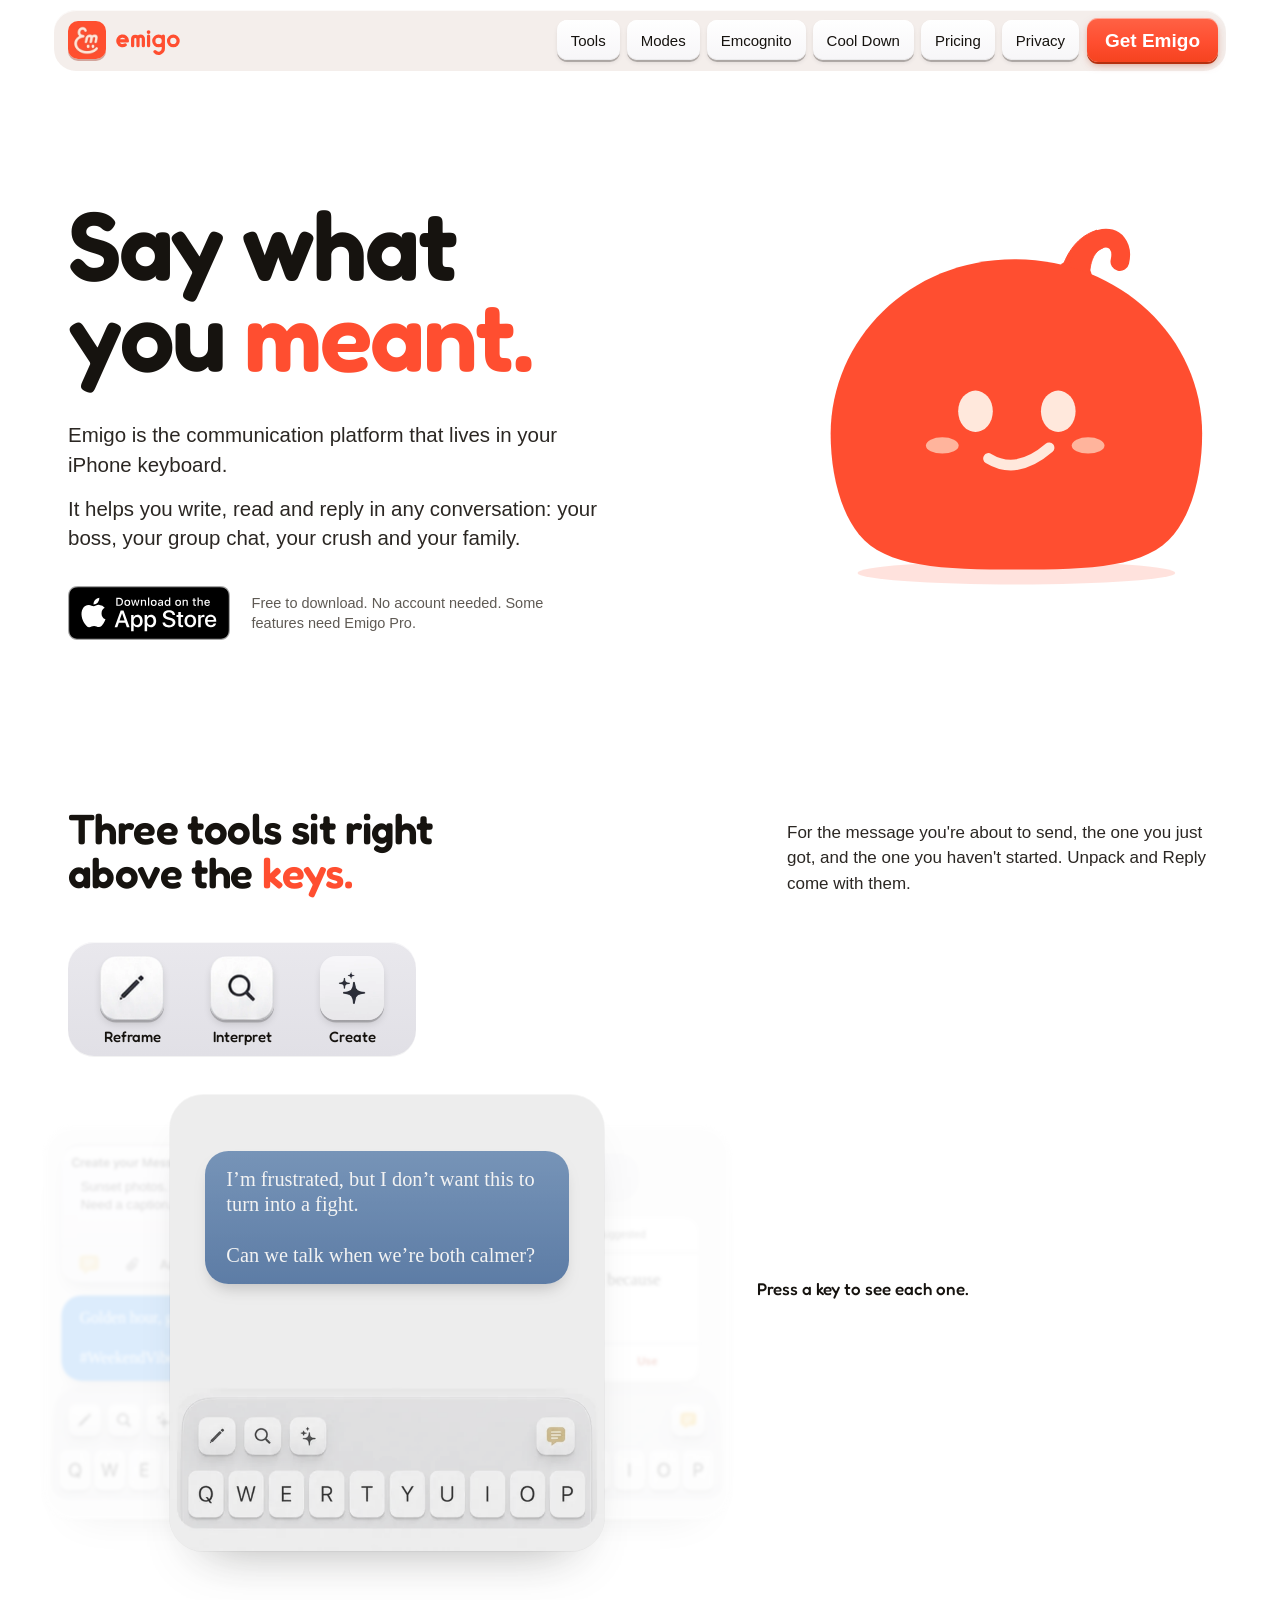
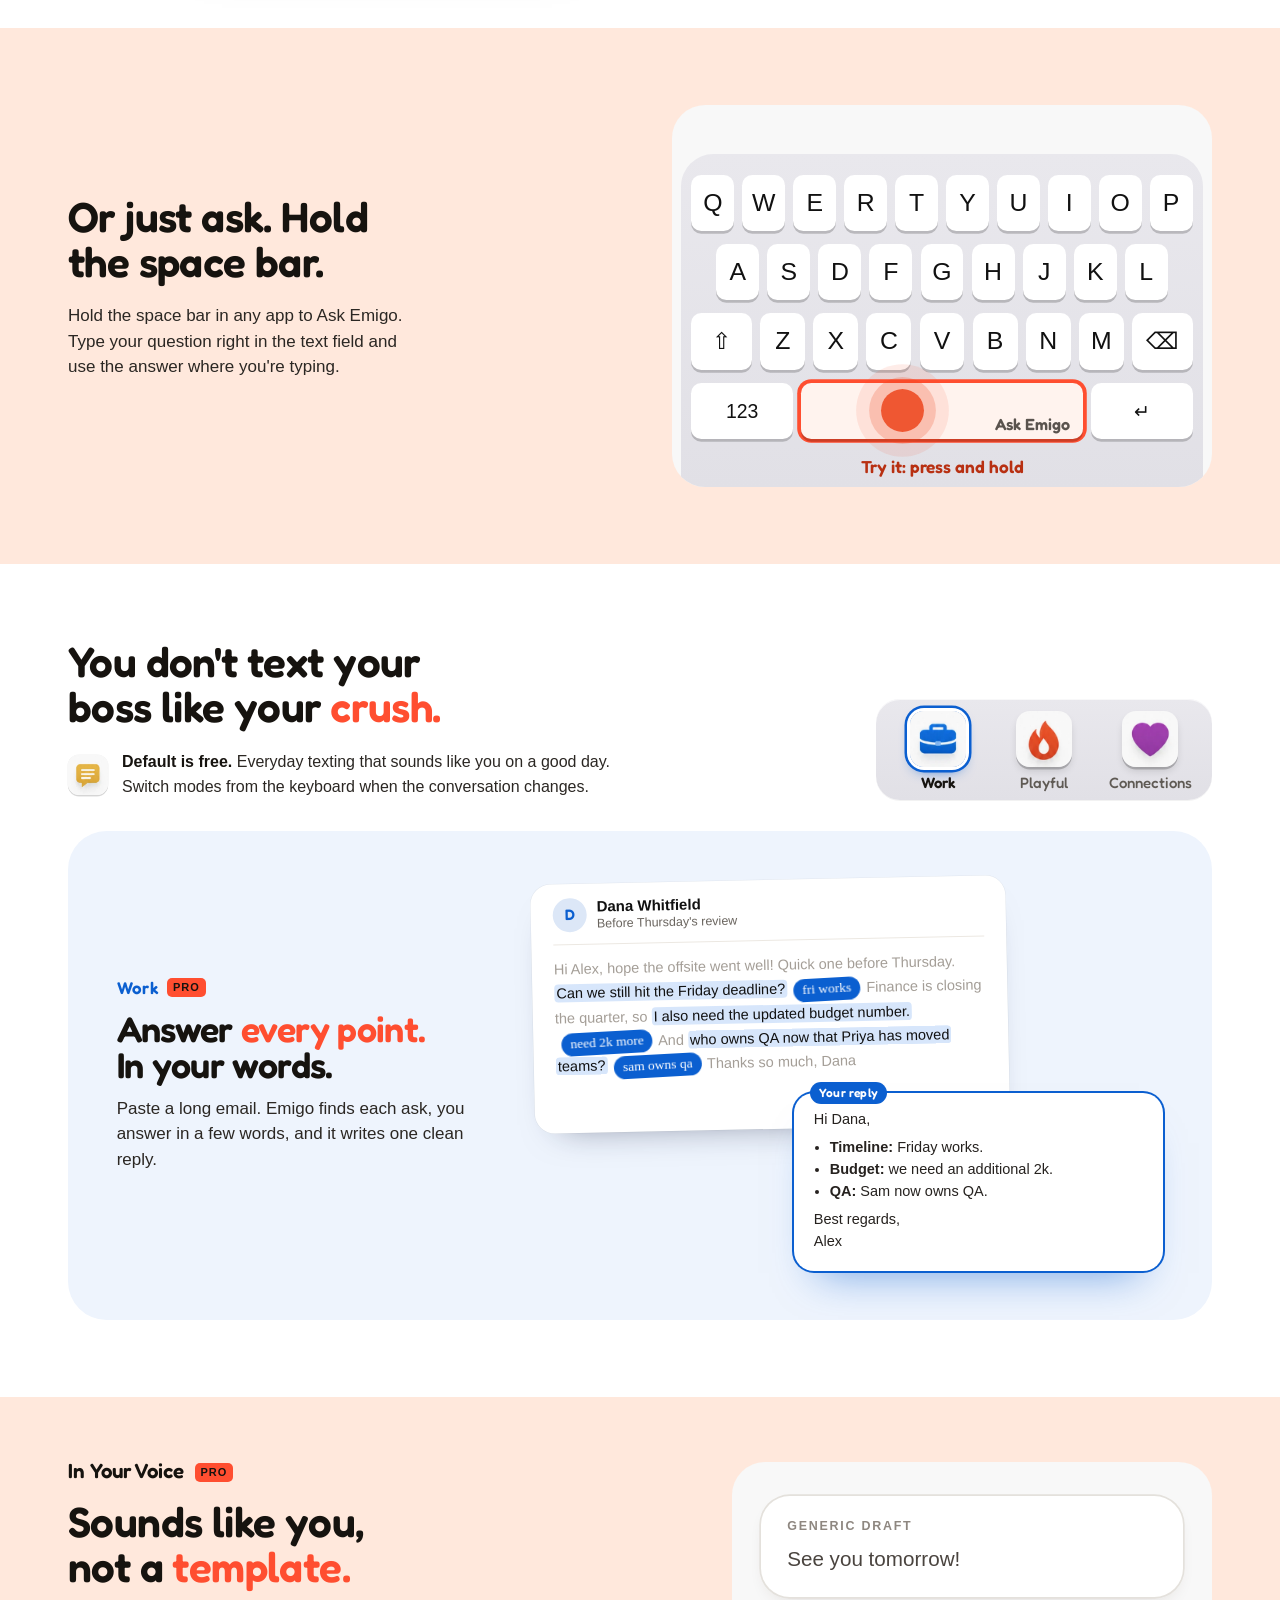
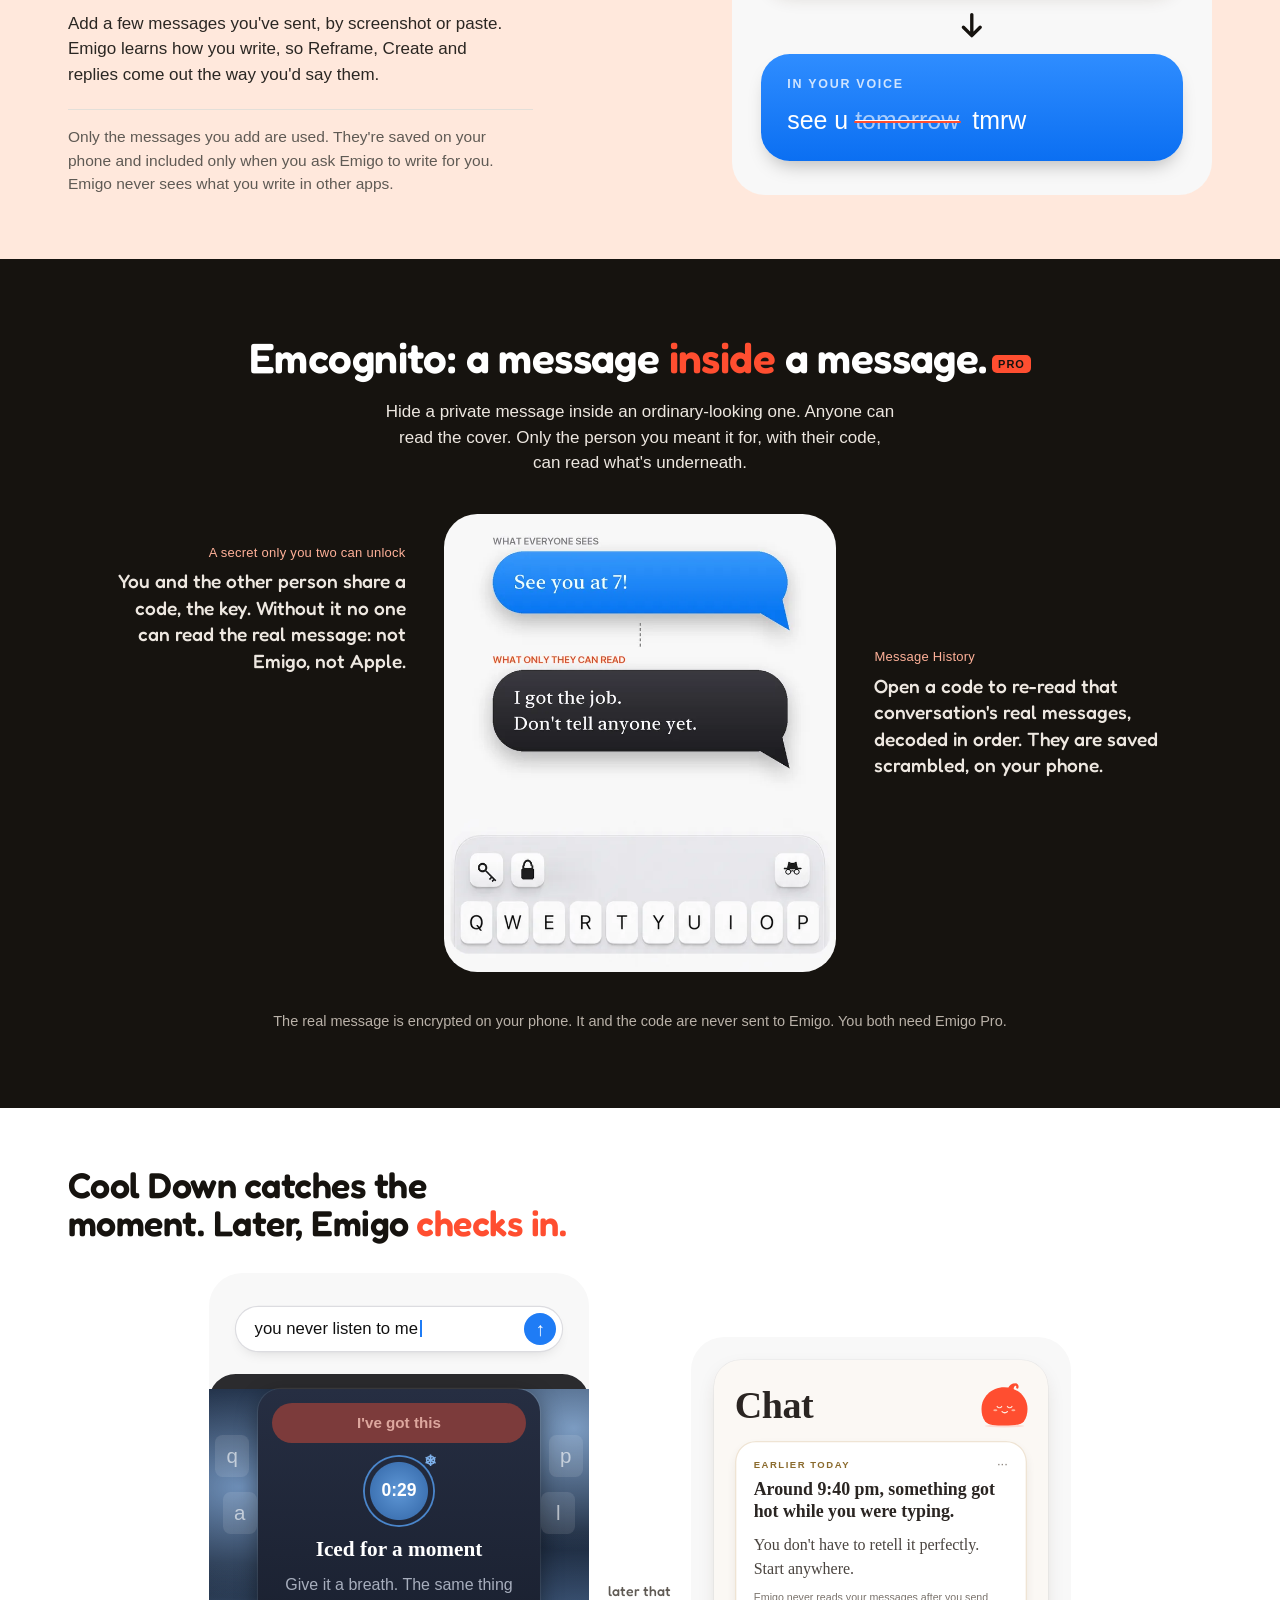
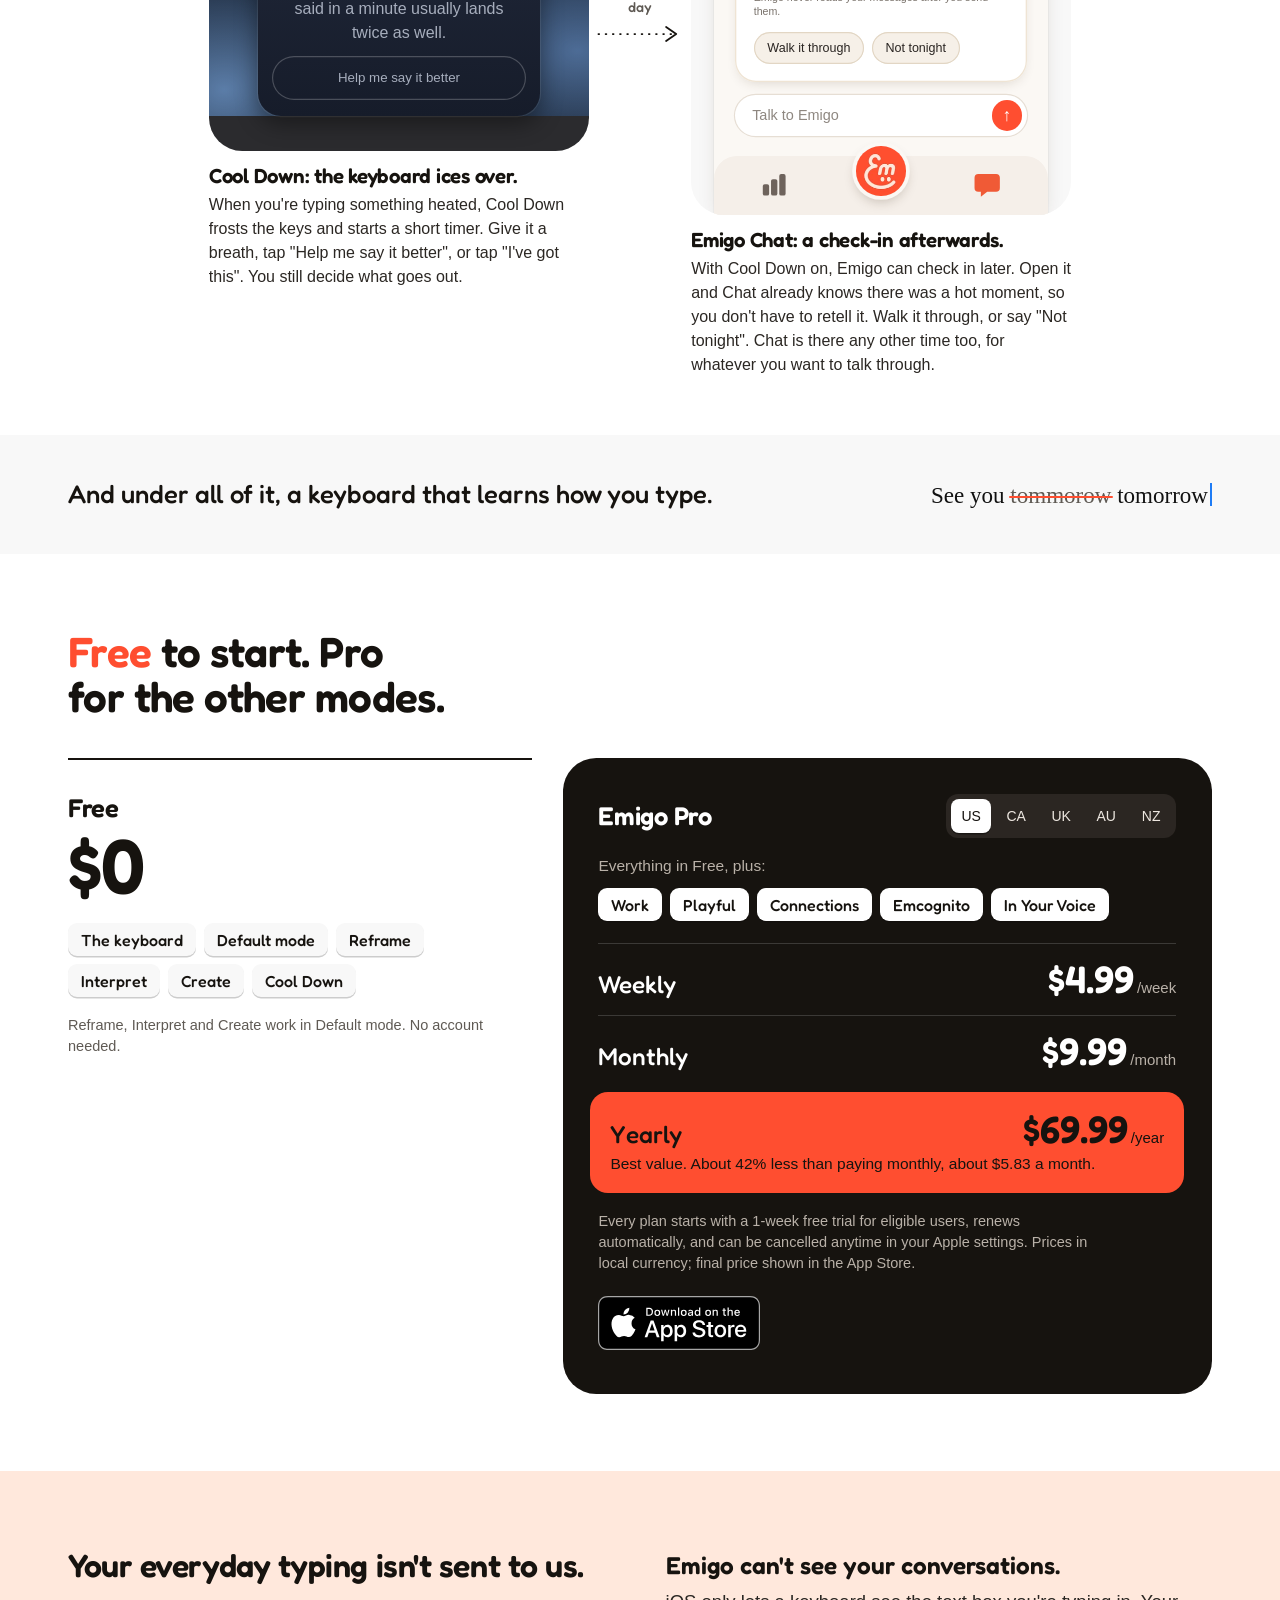
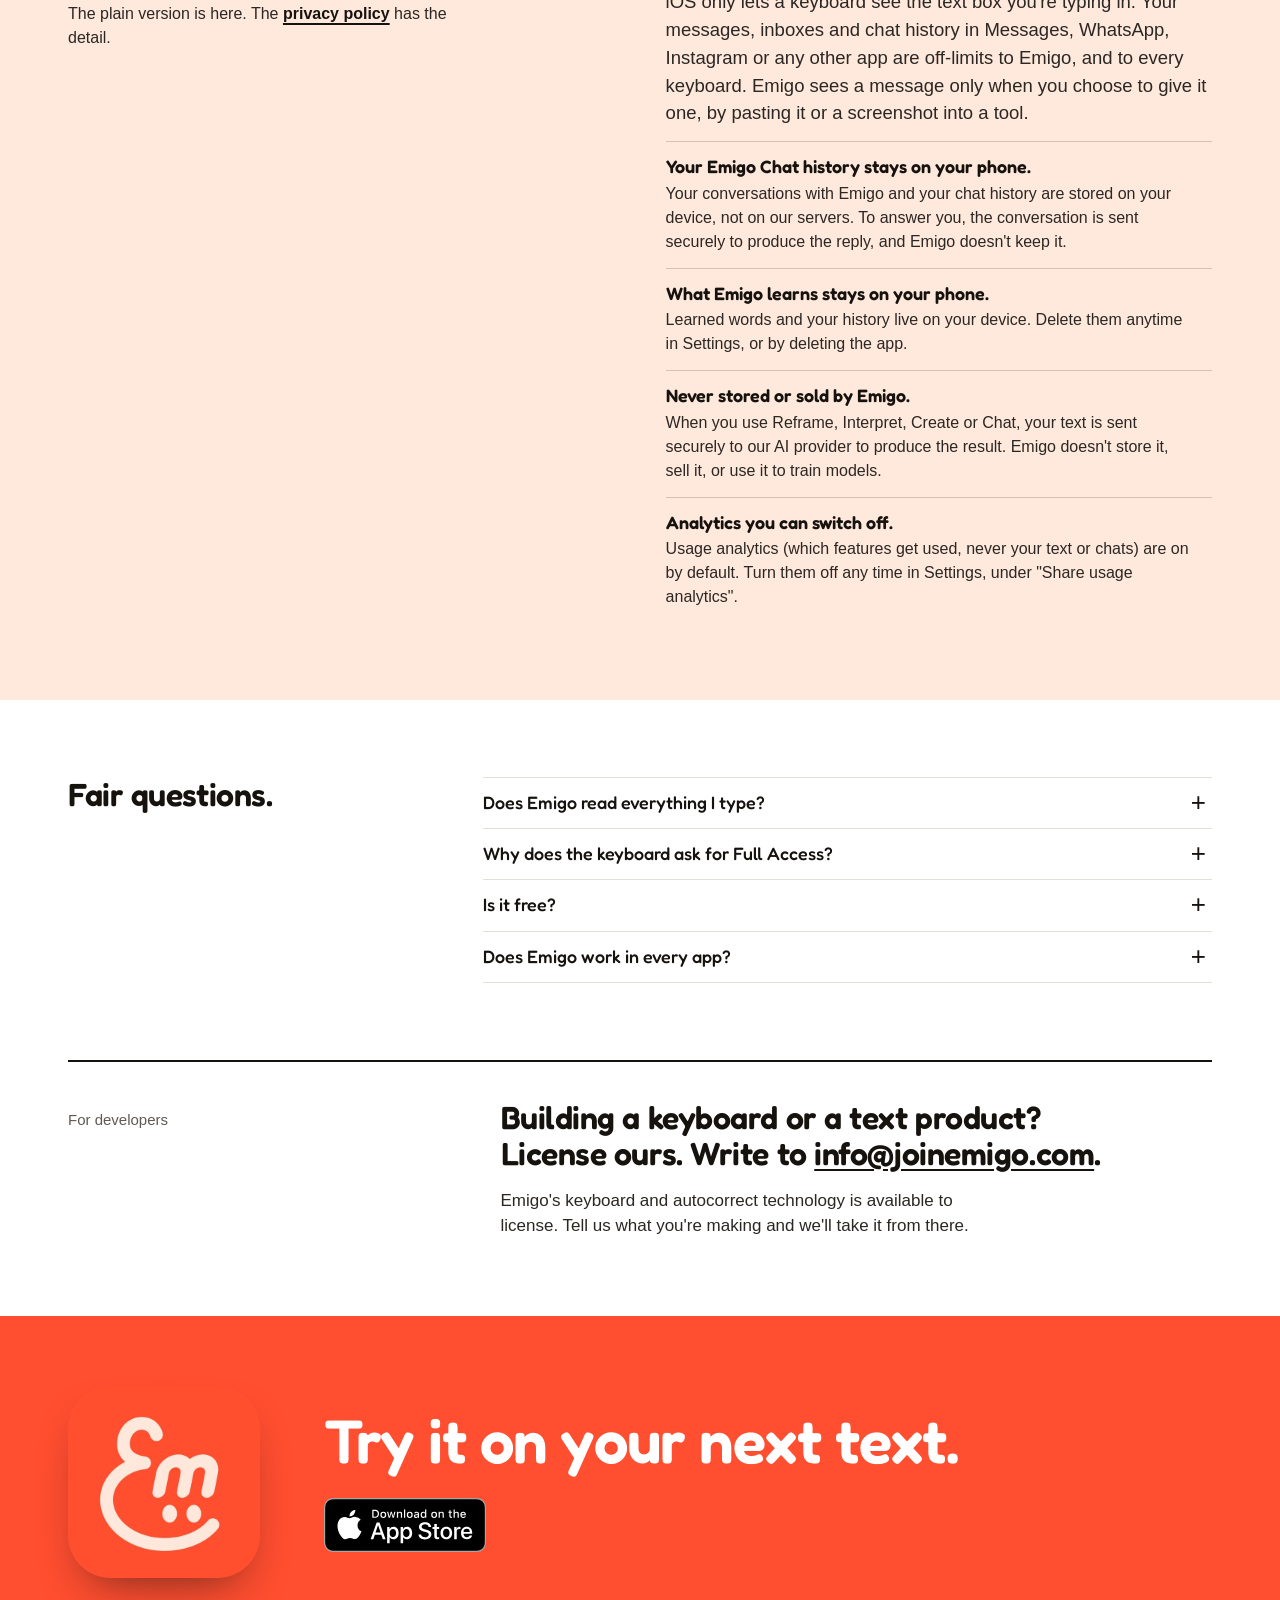
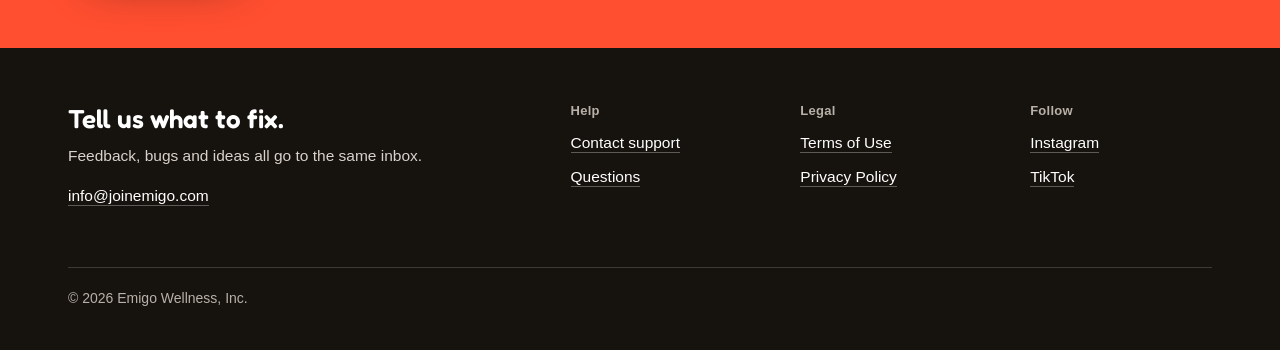
==== commit 1a54e96b: "Modes stage, In Your Voice above Emcognito, Insights removed, lighter Cool Down/Emcognito" ====
--- a/index.html
+++ b/index.html
@@ -2,11 +2,11 @@
 <html lang="en">
 <head>
 <title>Emigo Keyboard</title>
-<meta name="description" content="Emigo Keyboard is the AI keyboard for every conversation: Reframe, Interpret, Create, Work, Playful and Connections modes, Emcognito, and an Insights coach.">
+<meta name="description" content="Emigo Keyboard is the AI keyboard for every conversation: Reframe, Interpret, Create, Work, Playful and Connections modes, and Emcognito.">
 <link rel="canonical" href="https://joinemigo.com/">
 <meta property="og:title" content="Emigo Keyboard">
 <meta property="og:site_name" content="Emigo Keyboard">
-<meta property="og:description" content="Emigo Keyboard is the AI keyboard for every conversation: Reframe, Interpret, Create, Work, Playful and Connections modes, Emcognito, and an Insights coach.">
+<meta property="og:description" content="Emigo Keyboard is the AI keyboard for every conversation: Reframe, Interpret, Create, Work, Playful and Connections modes, and Emcognito.">
 <meta property="og:type" content="website">
 <meta property="og:url" content="https://joinemigo.com/">
 <meta property="og:image" content="https://joinemigo.com/assets/img/og-image.png">
@@ -14,11 +14,11 @@
 <meta property="og:image:height" content="630">
 <meta name="twitter:card" content="summary_large_image">
 <meta name="twitter:title" content="Emigo Keyboard">
-<meta name="twitter:description" content="Emigo Keyboard is the AI keyboard for every conversation: Reframe, Interpret, Create, Work, Playful and Connections modes, Emcognito, and an Insights coach.">
+<meta name="twitter:description" content="Emigo Keyboard is the AI keyboard for every conversation: Reframe, Interpret, Create, Work, Playful and Connections modes, and Emcognito.">
 <meta name="twitter:image" content="https://joinemigo.com/assets/img/og-image.png">
 <script type="application/ld+json">
 {"@context":"https://schema.org","@graph":[
-{"@type":"SoftwareApplication","@id":"https://joinemigo.com/#app","name":"Emigo Keyboard","alternateName":"Emigo","description":"Emigo Keyboard is the AI keyboard for every conversation: Reframe, Interpret, Create, Work, Playful and Connections modes, Emcognito, and an Insights coach.","operatingSystem":"iOS","applicationCategory":"UtilitiesApplication","url":"https://joinemigo.com/","installUrl":"https://apps.apple.com/us/app/emigo-better-texting/id6748092950","downloadUrl":"https://apps.apple.com/us/app/emigo-better-texting/id6748092950","image":"https://joinemigo.com/assets/img/emigo-icon-512.png","offers":{"@type":"Offer","price":"0","priceCurrency":"USD"},"publisher":{"@id":"https://joinemigo.com/#org"}},
+{"@type":"SoftwareApplication","@id":"https://joinemigo.com/#app","name":"Emigo Keyboard","alternateName":"Emigo","description":"Emigo Keyboard is the AI keyboard for every conversation: Reframe, Interpret, Create, Work, Playful and Connections modes, and Emcognito.","operatingSystem":"iOS","applicationCategory":"UtilitiesApplication","url":"https://joinemigo.com/","installUrl":"https://apps.apple.com/us/app/emigo-better-texting/id6748092950","downloadUrl":"https://apps.apple.com/us/app/emigo-better-texting/id6748092950","image":"https://joinemigo.com/assets/img/emigo-icon-512.png","offers":{"@type":"Offer","price":"0","priceCurrency":"USD"},"publisher":{"@id":"https://joinemigo.com/#org"}},
 {"@type":"Organization","@id":"https://joinemigo.com/#org","name":"Emigo","legalName":"Emigo Wellness, Inc.","url":"https://joinemigo.com/","logo":"https://joinemigo.com/assets/img/emigo-icon-512.png","email":"info@joinemigo.com","sameAs":["https://www.instagram.com/emigo.us/","https://www.tiktok.com/@emigo.us"]},
 {"@type":"WebSite","@id":"https://joinemigo.com/#site","name":"Emigo Keyboard","url":"https://joinemigo.com/","publisher":{"@id":"https://joinemigo.com/#org"}}
 ]}
@@ -34,7 +34,7 @@
 <link rel="preconnect" href="https://fonts.googleapis.com">
 <link rel="preconnect" href="https://fonts.gstatic.com" crossorigin>
 <link rel="stylesheet" href="https://fonts.googleapis.com/css2?family=Fredoka:wght@500;600&display=swap">
-<link rel="stylesheet" href="/assets/css/emigo.css?v=20261119a">
+<link rel="stylesheet" href="/assets/css/emigo.css?v=20261119b">
 
 </head>
 <body>
@@ -43,8 +43,8 @@
 <header class="strip">
   <nav class="strip-in" aria-label="Main">
     <a class="brand" href="/" aria-label="Emigo home"><img class="mark" src="/assets/img/emigo-mark-96.webp" width="36" height="36" alt=""><img class="word" src="/assets/img/emigo-wordmark.svg" width="64" height="25" alt="emigo"></a>
-    <div class="keys"><a class="key" href="#tools">Tools</a><a class="key" href="#modes">Modes</a><a class="key" href="#emcognito">Emcognito</a><a class="key" href="#cool-down">Cool Down</a><a class="key" href="#insights">Insights</a><a class="key" href="#pricing">Pricing</a><a class="key" href="#privacy">Privacy</a></div>
-    <details class="menu"><summary class="key" aria-label="Sections menu"><span class="bars" aria-hidden="true"></span>Menu</summary><div class="menu-grid"><a class="key" href="#tools">Tools</a><a class="key" href="#modes">Modes</a><a class="key" href="#emcognito">Emcognito</a><a class="key" href="#cool-down">Cool Down</a><a class="key" href="#insights">Insights</a><a class="key" href="#pricing">Pricing</a><a class="key" href="#privacy">Privacy</a></div></details>
+    <div class="keys"><a class="key" href="#tools">Tools</a><a class="key" href="#modes">Modes</a><a class="key" href="#emcognito">Emcognito</a><a class="key" href="#cool-down">Cool Down</a><a class="key" href="#pricing">Pricing</a><a class="key" href="#privacy">Privacy</a></div>
+    <details class="menu"><summary class="key" aria-label="Sections menu"><span class="bars" aria-hidden="true"></span>Menu</summary><div class="menu-grid"><a class="key" href="#tools">Tools</a><a class="key" href="#modes">Modes</a><a class="key" href="#emcognito">Emcognito</a><a class="key" href="#cool-down">Cool Down</a><a class="key" href="#pricing">Pricing</a><a class="key" href="#privacy">Privacy</a></div></details>
     <a class="key key-go" href="https://apps.apple.com/us/app/emigo-better-texting/id6748092950">Get Emigo</a>
   </nav>
 </header>
@@ -114,75 +114,102 @@
 </section>
 
 <section id="modes" class="modes">
-  <div class="wrap">
-    <div class="modes-head">
-      <h2 class="h-big">You don't text your boss like your <em>crush.</em></h2>
-      <p class="mode-free"><img src="/assets/img/mode-default.webp" width="72" height="72" loading="lazy" alt=""><span><b>Default is free.</b> Everyday texting that sounds like you on a good day. Switch modes from the keyboard when the conversation changes.</span></p>
-    </div>
-
-    <article class="mp mp-work" id="work">
-      <div class="mp-copy">
-        <header class="mp-head"><img src="/assets/img/mode-work.webp" width="72" height="72" loading="lazy" alt=""><b>Work</b><span class="tag">PRO</span></header>
-        <h3>Answer <em>every point.</em> In your words.</h3>
-        <p>Paste a long email, or a screenshot of it. Emigo finds each ask, you answer in a few words, and it writes one clean reply. No made-up answers: it asks you first.</p>
-      </div>
-      <div class="beats" tabindex="0" role="group" aria-label="Work mode example in three steps">
-        <figure class="beat"><figcaption>1. The email you got</figcaption>
-          <div class="mailcard"><b>Dana Whitfield</b><small>Before Thursday's review</small>
-          <p>Hi, a few things before Thursday's review. Can we still hit the Friday deadline for the launch build? I also need the updated budget number, finance keeps asking. And who owns QA now that Priya has moved teams?</p><p>Thanks, Dana</p></div>
-        </figure>
-        <i class="mp-arrow" aria-hidden="true"></i>
-        <figure class="beat"><figcaption>2. You answer each ask</figcaption>
-          <div class="blanks"><b>Fill in the blanks</b>
-            <dl><dt>Still on for the Friday deadline?</dt><dd>fri works</dd><dt>Updated budget number?</dt><dd>need 2k more</dd><dt>Who owns QA now?</dt><dd>sam owns qa</dd></dl>
-          </div>
-        </figure>
-        <i class="mp-arrow" aria-hidden="true"></i>
-        <figure class="beat"><figcaption>3. One reply, ready to send</figcaption>
-          <div class="mailcard out"><p>Hi Dana,</p><p>Thanks for checking in ahead of Thursday's review. Here is where each item stands:</p><ul><li><b>Timeline:</b> Friday works for the launch build.</li><li><b>Budget:</b> we need an additional 2k.</li><li><b>QA:</b> Sam now owns QA.</li></ul><p>I'll walk through the details on Thursday. Let me know if you need anything sooner.</p><p>Best regards,<br>Alex</p></div>
-        </figure>
-      </div>
-    </article>
-
-    <article class="mp mp-playful" id="playful">
-      <div class="mp-copy">
-        <header class="mp-head"><img src="/assets/img/mode-playful.webp" width="72" height="72" loading="lazy" alt=""><b>Playful</b><span class="tag">PRO</span></header>
-        <h3>Never stare at <em>"haha"</em> again.</h3>
-        <p>Start from what your match sent. Playful writes replies in five styles, so you pick the one that sounds like you on your best day. Confident, never try-hard.</p>
-      </div>
-      <div class="mp-show">
-        <p class="msg in">just got back from a climbing trip and my arms have fully quit on me</p>
-        <div class="styles" tabindex="0" role="group" aria-label="Five reply styles">
-          <figure><figcaption>Rizz</figcaption><p class="msg out">so this is my one chance to beat you at arm wrestling</p></figure>
-          <figure><figcaption>Smooth</figcaption><p class="msg out">sounds like the good kind of wrecked</p></figure>
-          <figure><figcaption>Curious</figcaption><p class="msg out">ok but was it worth it? what was the best climb</p></figure>
-          <figure><figcaption>Direct</figcaption><p class="msg out">rest up. drinks thursday, i'll carry yours</p></figure>
-          <figure><figcaption>Warm</figcaption><p class="msg out">that's a real weekend. hope the arms forgive you by monday</p></figure>
-        </div>
-      </div>
-    </article>
-
-    <article class="mp mp-conn" id="connections">
-      <div class="mp-show">
-        <div class="ba">
-          <figure class="ba-card"><figcaption>What you typed</figcaption>
-            <p class="msg draftmsg">you ALWAYS cancel last minute. i was actually looking forward to tonight and honestly it hurts. whatever</p>
-            <div class="heatbar"><span class="heat" aria-hidden="true"><i class="h1"></i><i class="h2"></i><i class="h3"></i><i></i></span><span>Reads heated</span></div>
-          </figure>
-          <i class="mp-arrow" aria-hidden="true"></i>
-          <figure class="ba-card"><figcaption>After a one-tap Reframe</figcaption>
-            <p class="msg out">i was really looking forward to tonight, so it hurt when you cancelled last minute</p>
-            <div class="heatbar"><span class="heat" aria-hidden="true"><i class="h1"></i><i></i><i></i><i></i></span><span>Reads calm</span></div>
-          </figure>
-        </div>
-        <div class="mp-buddy"><svg class="cry" viewBox="0 0 1024 1024" aria-hidden="true" focusable="false"><ellipse cx="512" cy="856" rx="330" ry="24" fill="#FF4E30" fill-opacity=".16"/><g class="cs-slime"><g class="cs-cow"><path d="M 572 224 C 594 174 630 146 678 139 L 680 182 C 664 202 660 232 660 272 Z" fill="#FF4E30"/><path d="M 638 282 C 636 218 648 176 686 162 C 718 153 734 179 727 209" fill="none" stroke="#FF4E30" stroke-width="39" stroke-linecap="round" stroke-linejoin="round"/></g><path d="M 513 849 C 358 849 240 844 185 776 C 143 724 126 642 126 567 C 126 372 288 204 508 204 C 726 204 898 366 898 567 C 898 642 881 724 839 776 C 784 844 668 849 513 849 Z" fill="#FF4E30"/><g class="cs-eyes"><ellipse cx="427" cy="526" rx="33" ry="40" fill="#FFE8DC"/><ellipse cx="599" cy="526" rx="33" ry="40" fill="#FFE8DC"/></g><g class="cs-brows" fill="none" stroke="#FFE8DC" stroke-width="18" stroke-linecap="round"><path d="M 380 480 L 448 452"/><path d="M 646 480 L 578 452"/></g><ellipse cx="358" cy="591" rx="34" ry="17" fill="#FFB49C"/><ellipse cx="661" cy="591" rx="34" ry="17" fill="#FFB49C"/><path class="cs-sad" d="M470 632 q15 -20 30 0 t30 0 t30 0" fill="none" stroke="#FFE8DC" stroke-width="20" stroke-linecap="round" stroke-linejoin="round"/><path class="cs-smile" d="M 454 618 Q 513 654 580 596" fill="none" stroke="#FFE8DC" stroke-width="22" stroke-linecap="round"/><path class="cs-tear t1" d="M427 566 c-13 20 -20 31 -20 42 a20 20 0 0 0 40 0 c0 -11 -7 -22 -20 -42z" fill="#E4F3FF"/><path class="cs-tear t2" d="M599 566 c-13 20 -20 31 -20 42 a20 20 0 0 0 40 0 c0 -11 -7 -22 -20 -42z" fill="#E4F3FF"/></g></svg></div>
-      </div>
-      <div class="mp-copy">
-        <header class="mp-head"><img src="/assets/img/mode-connections.webp" width="72" height="72" loading="lazy" alt=""><b>Connections</b><span class="tag">PRO</span></header>
-        <h3>Say the hard thing <em>without the fight.</em></h3>
-        <p>For partners, friends and family. Connections keeps what you mean and drops the part that escalates. It helps with tone and with apologies that own it, and the heat bar warns you before you send.</p>
-      </div>
-    </article>
+  <div class="wrap mx">
+    <div class="mx-head">
+      <div>
+        <h2 class="h-big">You don't text your boss like your <em>crush.</em></h2>
+        <p class="mode-free"><img src="/assets/img/mode-default.webp" width="72" height="72" loading="lazy" alt=""><span><b>Default is free.</b> Everyday texting that sounds like you on a good day. Switch modes from the keyboard when the conversation changes.</span></p>
+      </div>
+      <div class="mx-tray" role="radiogroup" aria-label="Choose a mode">
+        <input type="radio" name="mx" id="mx-work" checked><label for="mx-work" style="--acc:#0B5FD0"><img src="/assets/img/mode-work.webp" width="72" height="72" alt=""><span>Work</span></label>
+        <input type="radio" name="mx" id="mx-play"><label for="mx-play" style="--acc:#E2491F"><img src="/assets/img/mode-playful.webp" width="72" height="72" alt=""><span>Playful</span></label>
+        <input type="radio" name="mx" id="mx-conn"><label for="mx-conn" style="--acc:#7A2E9E"><img src="/assets/img/mode-connections.webp" width="72" height="72" alt=""><span>Connections</span></label>
+      </div>
+    </div>
+
+    <div class="mx-stage">
+      <article class="mx-pane mx-work" id="work">
+        <div class="mx-copy">
+          <p class="mx-k">Work <span class="tag">PRO</span></p>
+          <h3>Answer <em>every point.</em> In your words.</h3>
+          <p>Paste a long email. Emigo finds each ask, you answer in a few words, and it writes one clean reply.</p>
+        </div>
+        <div class="mx-vis wk" role="img" aria-label="Work example. Dana's email holds three asks: can we still hit the Friday deadline, the updated budget number, and who owns QA now. Your answers: fri works, need 2k more, sam owns qa. The reply: Hi Dana. Timeline: Friday works. Budget: we need an additional 2k. QA: Sam now owns QA. Best regards, Alex.">
+          <div class="wk-mail" aria-hidden="true">
+            <div class="wk-from"><i>D</i><b>Dana Whitfield</b><small>Before Thursday's review</small></div>
+            <p><span class="wk-rest">Hi Alex, hope the offsite went well! Quick one before Thursday.</span> <mark class="m1">Can we still hit the Friday deadline?</mark><span class="wk-a a1">fri works</span> <span class="wk-rest">Finance is closing the quarter, so</span> <mark class="m2">I also need the updated budget number.</mark><span class="wk-a a2">need 2k more</span> <span class="wk-rest">And</span> <mark class="m3">who owns QA now that Priya has moved teams?</mark><span class="wk-a a3">sam owns qa</span> <span class="wk-rest">Thanks so much, Dana</span></p>
+          </div>
+          <div class="wk-reply" aria-hidden="true">
+            <small>Your reply</small>
+            <p>Hi Dana,</p>
+            <ul><li><b>Timeline:</b> Friday works.</li><li><b>Budget:</b> we need an additional 2k.</li><li><b>QA:</b> Sam now owns QA.</li></ul>
+            <p>Best regards,<br>Alex</p>
+          </div>
+        </div>
+      </article>
+
+      <article class="mx-pane mx-play" id="playful">
+        <div class="mx-copy">
+          <p class="mx-k">Playful <span class="tag">PRO</span></p>
+          <h3>Never stare at <em>"haha"</em> again.</h3>
+          <p>Start from what your crush sent. Five reply styles: confident, never try-hard.</p>
+        </div>
+        <div class="mx-vis pl">
+          <div class="pl-chat">
+            <p class="pl-top"><i aria-hidden="true">J</i>Jordan</p>
+            <p class="msg out pl-prev">how was the climbing trip?</p>
+            <p class="msg in">my arms have fully quit after that climbing trip</p>
+            <div class="pl-out">
+              <p class="msg out on" data-s="0"><small>Rizz</small>my one chance to beat you at arm wrestling</p>
+              <p class="msg out" data-s="1"><small>Smooth</small>sounds like the good kind of wrecked</p>
+              <p class="msg out" data-s="2"><small>Curious</small>was it worth it? best climb?</p>
+              <p class="msg out" data-s="3"><small>Direct</small>rest up. drinks thursday, i'll carry yours</p>
+              <p class="msg out" data-s="4"><small>Warm</small>real weekend. hope the arms recover</p>
+            </div>
+          </div>
+          <div class="pl-chips" role="group" aria-label="Reply styles">
+            <button type="button" aria-pressed="true" data-s="0">Rizz<i></i></button><button type="button" aria-pressed="false" data-s="1">Smooth<i></i></button><button type="button" aria-pressed="false" data-s="2">Curious<i></i></button><button type="button" aria-pressed="false" data-s="3">Direct<i></i></button><button type="button" aria-pressed="false" data-s="4">Warm<i></i></button>
+          </div>
+        </div>
+      </article>
+
+      <article class="mx-pane mx-conn" id="connections">
+        <div class="mx-copy">
+          <p class="mx-k">Connections <span class="tag">PRO</span></p>
+          <h3>Say the hard thing <em>without the fight.</em></h3>
+          <p>For partners, friends and family. Keep what you mean, drop the part that escalates. The heat bar warns you before you send.</p>
+        </div>
+        <div class="mx-vis cn is-happy">
+          <div class="cn-card">
+            <div class="cn-meter" role="img" aria-label="Heat bar: reads heated before, reads calm after"><span class="cn-track"><i></i></span><span class="cn-lab" aria-hidden="true"><span class="hot">Reads heated</span><span class="calm">Reads calm</span></span></div>
+            <p class="msg draftmsg"><span class="vh">What you typed: </span><span class="cn-strike">you ALWAYS cancel last minute. i was actually looking forward to tonight and honestly it hurts. whatever</span></p>
+            <p class="cn-cap">After a one-tap Reframe</p>
+            <p class="msg out cn-new">i was really looking forward to tonight, so it hurt when you cancelled last minute</p>
+          </div>
+          <div class="cn-buddy"><svg class="cry" viewBox="0 0 1024 1024" aria-hidden="true" focusable="false"><ellipse cx="512" cy="856" rx="330" ry="24" fill="#FF4E30" fill-opacity=".16"/><g class="cs-slime"><g class="cs-cow"><path d="M 572 224 C 594 174 630 146 678 139 L 680 182 C 664 202 660 232 660 272 Z" fill="#FF4E30"/><path d="M 638 282 C 636 218 648 176 686 162 C 718 153 734 179 727 209" fill="none" stroke="#FF4E30" stroke-width="39" stroke-linecap="round" stroke-linejoin="round"/></g><path d="M 513 849 C 358 849 240 844 185 776 C 143 724 126 642 126 567 C 126 372 288 204 508 204 C 726 204 898 366 898 567 C 898 642 881 724 839 776 C 784 844 668 849 513 849 Z" fill="#FF4E30"/><g class="cs-eyes"><ellipse cx="427" cy="526" rx="33" ry="40" fill="#FFE8DC"/><ellipse cx="599" cy="526" rx="33" ry="40" fill="#FFE8DC"/></g><g class="cs-brows" fill="none" stroke="#FFE8DC" stroke-width="18" stroke-linecap="round"><path d="M 380 480 L 448 452"/><path d="M 646 480 L 578 452"/></g><ellipse cx="358" cy="591" rx="34" ry="17" fill="#FFB49C"/><ellipse cx="661" cy="591" rx="34" ry="17" fill="#FFB49C"/><path class="cs-sad" d="M470 632 q15 -20 30 0 t30 0 t30 0" fill="none" stroke="#FFE8DC" stroke-width="20" stroke-linecap="round" stroke-linejoin="round"/><path class="cs-smile" d="M 454 618 Q 513 654 580 596" fill="none" stroke="#FFE8DC" stroke-width="22" stroke-linecap="round"/><path class="cs-tear t1" d="M427 566 c-13 20 -20 31 -20 42 a20 20 0 0 0 40 0 c0 -11 -7 -22 -20 -42z" fill="#E4F3FF"/><path class="cs-tear t2" d="M599 566 c-13 20 -20 31 -20 42 a20 20 0 0 0 40 0 c0 -11 -7 -22 -20 -42z" fill="#E4F3FF"/></g></svg></div>
+        </div>
+      </article>
+    </div>
+  </div>
+</section>
+
+<section id="in-your-voice" class="iyv band-cream">
+  <div class="wrap iyv-grid">
+    <div class="iyv-copy">
+      <p class="iyv-k">In Your Voice <span class="tag">PRO</span></p>
+      <h2>Sounds like you, not a <em>template.</em></h2>
+      <p class="lede">Add a few messages you've sent, by screenshot or paste. Emigo learns how you write, so Reframe, Create and replies come out the way you'd say them.</p>
+      <p class="iyv-priv">Only the messages you add are used. They're saved on your phone and included only when you ask Emigo to write for you. Emigo never sees what you write in other apps.</p>
+      <!-- UPCOMING, not shipped (APP_NEXT/tone_voice/SPEC.md sections 2 and 4); do not publish until it ships:
+      <p>A different voice for work and for friends, and a note when Emigo spots a habit of yours.</p> -->
+    </div>
+    <figure class="plate" role="img" aria-label="The same line twice. Generic: &quot;See you tomorrow!&quot; In the user's voice: &quot;see u tmrw&quot;, with &quot;tomorrow&quot; crossed out and &quot;tmrw&quot; written in.">
+      <div class="iyv-ba" aria-hidden="true">
+        <div class="iyv-card"><small>Generic draft</small><p>See you tomorrow!</p></div>
+        <div class="iyv-arrow"><svg viewBox="0 0 24 24"><path d="M12 4v15M6 13l6 6 6-6"/></svg></div>
+        <div class="iyv-card iyv-you"><small>In your voice</small><p>see u <del>tomorrow</del> tmrw</p></div>
+      </div>
+    </figure>
   </div>
 </section>
 
@@ -194,7 +221,7 @@
     </div>
     <div class="emc-stage">
       <p class="layer l1 how"><small>A secret only you two can unlock</small>You and the other person share a code, the key. Without it no one can read the real message: not Emigo, not Apple.</p>
-      <figure class="plate"><img src="/assets/img/plate-emcognito-720.webp" srcset="/assets/img/plate-emcognito-720.webp 720w, /assets/img/plate-emcognito-1206.webp 1206w" sizes="(max-width:820px) 92vw, 470px" width="1206" height="1410" loading="lazy" alt="Emcognito on the Emigo keyboard. A blue bubble everyone sees says &quot;See you at 7!&quot;. A dark bubble only the recipient can read says &quot;I got the job. Don't tell anyone yet.&quot;"></figure>
+      <figure class="plate"><img src="/assets/img/plate-emcognito-720.webp" srcset="/assets/img/plate-emcognito-720.webp 720w, /assets/img/plate-emcognito-1206.webp 1206w" sizes="(max-width:820px) 65vw, 392px" width="1206" height="1410" loading="lazy" alt="Emcognito on the Emigo keyboard. A blue bubble everyone sees says &quot;See you at 7!&quot;. A dark bubble only the recipient can read says &quot;I got the job. Don't tell anyone yet.&quot;"></figure>
       <p class="layer l2 how"><small>Message History</small>Open a code to re-read that conversation's real messages, decoded in order. They are saved scrambled, on your phone.</p>
     </div>
     <p class="fine">The real message is encrypted on your phone. It and the code are never sent to Emigo. You both need Emigo Pro.</p>
@@ -248,59 +275,6 @@
   </div>
 </section>
 
-<section id="insights" class="band-cream">
-  <div class="wrap">
-    <h2 class="h-big coach-h">Insights: a coach for how you communicate.</h2>
-    <div class="coach">
-      <div class="coach-copy">
-        <p class="lede">It reads your patterns over time, then gives you one practice and one next step each week.</p>
-        <p class="chips-k">Pick up to three things to work on:</p>
-        <ul class="focus">
-          <li><i><svg viewBox="0 0 24 24"><path d="M12 19s-6.500-3.800-6.500-8.3A3.5 3.5 0 0 1 12 8.6a3.5 3.5 0 0 1 6.5 2.1C18.5 15.2 12 19 12 19z"/></svg></i><span>Apologize without defending</span></li>
-          <li><i><svg viewBox="0 0 24 24"><path d="M9.5 7c-2 1-3 2.600-3 4.6 0 1.500.9 2.4 2 2.4s1.900-.8 1.900-1.900-.8-1.800-1.800-1.8M17.5 7c-2 1-3 2.600-3 4.6 0 1.500.9 2.4 2 2.4s1.900-.8 1.900-1.900-.8-1.800-1.800-1.8"/></svg></i><span>Stop over-apologizing</span></li>
-          <li><i><svg viewBox="0 0 24 24"><path d="M9 9.2a3 3 0 1 1 4.4 2.7c-.9.500-1.4 1.100-1.4 2.1"/><circle cx="12" cy="17.6" r=".6" fill="currentColor"/></svg></i><span>Stay curious when you're set off</span></li>
-          <li><i><svg viewBox="0 0 24 24"><path d="M7 18V7M4.2 9.8 7 7l2.8 2.8M13 8h7M13 12.5h5.5M13 17h4"/></svg></i><span>Make work asks clearer</span></li>
-          <li><i><svg viewBox="0 0 24 24" class="teal"><circle cx="12" cy="12" r="8.5"/><path d="M9.5 14.5 14.5 9.5M10.5 9.5h4v4"/></svg></i><span>Give feedback more directly</span></li>
-        </ul>
-        <p class="chips-k">Plus your Communication Fingerprint, Your Rhythms and In Your Voice <span class="tag">PRO</span>, which teaches Emigo to write like you.</p>
-      </div>
-      <div class="coach-screens one">
-        <figure class="plate" role="img" aria-label="The Insights screen in Emigo: a weekly practice card, a next step card reading &quot;When a live conversation starts to feel difficult, try naming the feeling out loud.&quot;, and rows for Communication Fingerprint, In Your Voice and Your Rhythms.">
-        <div class="scr scr-home" aria-hidden="true">
-          <div class="s-head"><b>Insights</b><i class="s-heart"><svg viewBox="0 0 24 24" width="24" height="24"><path d="M9 7.2c-2-2.2-5.4-.7-5.4 2.1 0 3 3.6 5 5.4 6.5 1.800-1.5 5.400-3.5 5.400-6.5 0-2.800-3.400-4.300-5.400-2.1z"/><path d="M15 9.8c-1.600-1.800-4.400-.6-4.4 1.7 0 2.5 3 4.1 4.4 5.3 1.400-1.2 4.400-2.8 4.400-5.3 0-2.300-2.800-3.500-4.400-1.7z"/></svg></i></div>
-          <div class="s-card s-warm"><small>&#10022; Your weekly practice</small><em class="s-check"></em><b>Name the feeling before you reply.</b><span class="s-go">Continue this week's practice <span>&rarr;</span></span></div>
-          <div class="s-card s-cool"><small>&#10022; Your next step</small><p>When a live conversation starts to feel difficult, try naming the feeling out loud.</p><span class="s-read">Read it &rsaquo;</span></div>
-          <div class="s-row" style="--t:#EFE3E4"><i><svg viewBox="0 0 24 24"><rect x="3" y="5" width="18" height="14" rx="2.5"/><circle cx="9" cy="11" r="2"/><path d="M14 10h4M14 14h4M6 16h6"/></svg></i><div><b>Communication Fingerprint</b><span>How you come across, read from real messages.</span></div><u></u></div>
-          <div class="s-row" style="--t:#E4E2EE"><i><svg viewBox="0 0 24 24"><path d="M5 10v4M8.5 7v10M12 4v16M15.5 7v10M19 10v4"/></svg></i><div><b>In Your Voice <span class="tag">PRO</span></b><span>Teaching Emigo to write like you.</span></div><u></u></div>
-          <div class="s-row" style="--t:#DDE7E3"><i><svg viewBox="0 0 24 24"><circle cx="12" cy="12" r="8"/><path d="M12 8v4l3 2"/></svg></i><div><b>Your Rhythms</b><span>Evenings run hot. See your shape.</span></div><u></u></div>
-          <div class="s-tab"><svg viewBox="0 0 24 24" width="24" height="24"><rect x="3" y="12" width="5" height="9" rx="1.5"/><rect x="9.5" y="8" width="5" height="13" rx="1.5"/><rect x="16" y="4" width="5" height="17" rx="1.5"/></svg><img src="/assets/img/emigo-mark-96.webp" width="96" height="96" loading="lazy" alt=""><svg class="g" viewBox="0 0 24 24" width="24" height="24"><path d="M5 4h14a3 3 0 0 1 3 3v8a3 3 0 0 1-3 3h-7l-5 4v-4H5a3 3 0 0 1-3-3V7a3 3 0 0 1 3-3z"/></svg></div>
-        </div>
-      </figure>
-      </div>
-    </div>
-  </div>
-</section>
-
-<section id="in-your-voice" class="iyv">
-  <div class="wrap iyv-grid">
-    <div class="iyv-copy">
-      <p class="iyv-k">In Your Voice <span class="tag">PRO</span></p>
-      <h2>Sounds like you, not a <em>template.</em></h2>
-      <p class="lede">Add a few messages you've sent, by screenshot or paste. Emigo learns how you write, so Reframe, Create and replies come out the way you'd say them.</p>
-      <p class="iyv-priv">Only the messages you add are used. They're saved on your phone and included only when you ask Emigo to write for you. Emigo never sees what you write in other apps.</p>
-      <!-- UPCOMING, not shipped (APP_NEXT/tone_voice/SPEC.md sections 2 and 4); do not publish until it ships:
-      <p>A different voice for work and for friends, and a note when Emigo spots a habit of yours.</p> -->
-    </div>
-    <figure class="plate" role="img" aria-label="The same draft twice. A generic version: &quot;Hi Sam! Just wanted to check in about Friday. Would you be available to meet at 5:00 PM? Looking forward to hearing from you.&quot; And the same draft in the user's voice, lowercase with no full stops: &quot;hey sam, still on for friday? 5 works for me&quot;.">
-      <div class="iyv-ba" aria-hidden="true">
-        <div class="iyv-card"><small>Generic draft</small><p>Hi Sam! Just wanted to check in about Friday. Would you be available to meet at 5:00 PM? Looking forward to hearing from you.</p></div>
-        <div class="iyv-arrow"><svg viewBox="0 0 24 24"><path d="M12 4v15M6 13l6 6 6-6"/></svg></div>
-        <div class="iyv-card iyv-you"><small>In your voice</small><p>hey sam, still on for friday? 5 works for me</p></div>
-      </div>
-    </figure>
-  </div>
-</section>
-
 <section class="kb" id="keyboard">
   <div class="wrap kb-in">
     <p class="kb-line">And under all of it, a keyboard that learns how you type.</p>
@@ -315,7 +289,7 @@
       <div class="p-free">
         <h3>Free</h3>
         <p class="p-big">$0</p>
-        <ul class="chips"><li>The keyboard</li><li>Default mode</li><li>Reframe</li><li>Interpret</li><li>Create</li><li>Insights</li><li>Cool Down</li></ul>
+        <ul class="chips"><li>The keyboard</li><li>Default mode</li><li>Reframe</li><li>Interpret</li><li>Create</li><li>Cool Down</li></ul>
         <p class="p-note">Reframe, Interpret and Create work in Default mode. No account needed.</p>
       </div>
       <div class="p-pro on-dark">
@@ -341,7 +315,7 @@
     <dl class="facts">
       <div class="lead"><dt>Emigo can't see your conversations.</dt><dd>iOS only lets a keyboard see the text box you're typing in. Your messages, inboxes and chat history in Messages, WhatsApp, Instagram or any other app are off-limits to Emigo, and to every keyboard. Emigo sees a message only when you choose to give it one, by pasting it or a screenshot into a tool.</dd></div>
       <div><dt>Your Emigo Chat history stays on your phone.</dt><dd>Your conversations with Emigo and your chat history are stored on your device, not on our servers. To answer you, the conversation is sent securely to produce the reply, and Emigo doesn't keep it.</dd></div>
-      <div><dt>What Emigo learns stays on your phone.</dt><dd>Learned words, Insights and your history live on your device. Delete them anytime in Settings, or by deleting the app.</dd></div>
+      <div><dt>What Emigo learns stays on your phone.</dt><dd>Learned words and your history live on your device. Delete them anytime in Settings, or by deleting the app.</dd></div>
       <div><dt>Never stored or sold by Emigo.</dt><dd>When you use Reframe, Interpret, Create or Chat, your text is sent securely to our AI provider to produce the result. Emigo doesn't store it, sell it, or use it to train models.</dd></div>
       <div><dt>Analytics you can switch off.</dt><dd>Usage analytics (which features get used, never your text or chats) are on by default. Turn them off any time in Settings, under "Share usage analytics".</dd></div>
     </dl>
@@ -362,7 +336,7 @@
       </details>
       <details>
         <summary>Is it free?</summary>
-        <p>Emigo is free to download and you don't need an account. Free covers the keyboard, Default mode, Reframe, Interpret and Create in Default, Insights and Cool Down. Work, Playful, Connections, Emcognito and In Your Voice come with Emigo Pro, a weekly, monthly or yearly subscription with a one-week free trial for eligible users. The <a class="tlink" href="#pricing">prices are above</a>, and the final price is shown in the App Store before you buy.</p>
+        <p>Emigo is free to download and you don't need an account. Free covers the keyboard, Default mode, Reframe, Interpret and Create in Default, and Cool Down. Work, Playful, Connections, Emcognito and In Your Voice come with Emigo Pro, a weekly, monthly or yearly subscription with a one-week free trial for eligible users. The <a class="tlink" href="#pricing">prices are above</a>, and the final price is shown in the App Store before you buy.</p>
       </details>
       <details>
         <summary>Does Emigo work in every app?</summary>
@@ -502,12 +476,21 @@
 k.addEventListener('keydown',down);k.addEventListener('keyup',up);k.addEventListener('contextmenu',function(e){e.preventDefault()});k.addEventListener('click',function(e){e.preventDefault()});
 document.addEventListener('pointerdown',function(e){if(open&&!e.target.closest('#ask .askpop')&&!e.target.closest('#ask .sp'))close()});
 document.addEventListener('keydown',function(e){if(e.key==='Escape'&&open)close()})})();
-(function(){var c=document.querySelector('.mp-conn');if(!c)return;var rm=window.matchMedia&&matchMedia('(prefers-reduced-motion: reduce)').matches,t=null,sad=true;
-function set(v){sad=v;c.classList.toggle('is-sad',v);c.classList.toggle('is-happy',!v)}set(true);
+(function(){var m=document.querySelector('.mx');if(!m)return;
+var rm=window.matchMedia&&matchMedia('(prefers-reduced-motion: reduce)').matches,R=function(id){return document.getElementById(id)},
+cn=m.querySelector('.cn'),ct=null,seen=false,vis=false,
+chips=[].slice.call(m.querySelectorAll('.pl-chips button')),outs=[].slice.call(m.querySelectorAll('.pl-out .msg')),cur=0,cy=null,user=false;
+var H={'#work':'mx-work','#playful':'mx-play','#connections':'mx-conn'};if(H[location.hash])R(H[location.hash]).checked=true;
+function pick(i){cur=i;chips.forEach(function(c,k){c.setAttribute('aria-pressed',k===i?'true':'false')});outs.forEach(function(o,k){o.classList.toggle('on',k===i)})}
+function cycle(){clearInterval(cy);m.classList.remove('cycling');if(rm||user||!vis||!R('mx-play').checked)return;
+m.classList.add('cycling');cy=setInterval(function(){pick((cur+1)%chips.length);m.classList.remove('cycling');void m.offsetWidth;m.classList.add('cycling')},2800)}
+chips.forEach(function(c,k){c.addEventListener('click',function(){user=true;pick(k);cycle()})});
+function conn(){clearTimeout(ct);if(!R('mx-conn').checked||!seen)return;
+if(rm){cn.classList.remove('is-sad');cn.classList.add('is-happy');return}
+cn.classList.add('is-sad');cn.classList.remove('is-happy');ct=setTimeout(function(){cn.classList.remove('is-sad');cn.classList.add('is-happy')},2300)}
+m.addEventListener('change',function(){conn();cycle()});
 if(!('IntersectionObserver' in window))return;
-new IntersectionObserver(function(e){var on=e[0].isIntersecting;c.classList.toggle('is-off',!on);clearInterval(t);
-if(rm){if(e[0].intersectionRatio>=.6)set(false);return}
-if(on)t=setInterval(function(){set(!sad)},5200)},{threshold:[0,.6]}).observe(c)})();
+new IntersectionObserver(function(e){vis=e[0].isIntersecting;if(vis&&e[0].intersectionRatio>=.3&&!seen){seen=true;m.classList.add('seen');conn()}cycle()},{threshold:[0,.3]}).observe(m.querySelector('.mx-stage'))})();
 </script>
 <script>
 (function(){var h=document.querySelector('.strip');if(!h)return;
--- a/assets/css/emigo.css
+++ b/assets/css/emigo.css
@@ -23,7 +23,7 @@
 a{color:inherit}
 p{margin:0 0 1em}
 h1,h2,h3{font-family:var(--display);font-weight:600;color:var(--ink);margin:0;letter-spacing:-.012em}
-h2 em,.mp h3 em{font-style:normal;color:var(--orange)}
+h2 em,.mx h3 em{font-style:normal;color:var(--orange)}
 h1,h2,h3{text-wrap:balance}
 :focus-visible{outline:3px solid var(--ink);outline-offset:3px;border-radius:6px}
 .on-dark :focus-visible,.on-orange :focus-visible{outline-color:#fff}
@@ -130,8 +130,6 @@
 .is-sad .cs-eyes{transform:scaleY(.78)}
 .is-happy .cs-brows,.is-happy .cs-sad{opacity:0}
 .is-happy .cs-smile{opacity:1}
-.mp-conn .ba-card{transition:opacity .6s ease}
-.mp-conn.is-sad .ba-card:last-child,.mp-conn.is-happy .ba-card:first-child{opacity:.55}
 @media (max-width:760px){.slime-stage{width:min(330px,84vw);margin:6px -4% -6% auto}}
 @media (prefers-reduced-motion:no-preference){
   /* without the sequencer script: the hop loops. with it (.seq): hop, idle, roll, idle, squish, idle, each once */
@@ -258,12 +256,6 @@
 .bub{border-radius:5.4cqw;padding:3.6cqw 5cqw;font-size:4.7cqw;box-shadow:0 2.2cqw 4cqw -1.6cqw rgba(0,0,0,.28)}
 .bub-blue{background:linear-gradient(#2F8DFF,#0B6FF2);color:#fff}
 .bub-grey{background:#E9E9EC;color:#111;box-shadow:none}
-.heat{display:flex;gap:.9cqw;margin:3.2cqw 0 0}
-.heat i{flex:1;height:2cqw;border-radius:2cqw;background:#ECECEF}
-.heat i.h1{background:#F4C24A}.heat i.h2{background:#F58A34}.heat i.h3{background:var(--orange)}
-.heatbar{display:flex;align-items:center;gap:12px;margin-top:16px;font-size:14.5px;color:var(--muted)}
-.heatbar .heat{width:150px;margin:0;gap:3px}
-.heatbar .heat i{height:7px;border-radius:4px}
 
 /* tools: the keyboard's own three keys (cut from the App Store poster) in a tray; they pulse like the onboarding's
    ready pulse (EmigoShared/ReframeOnboardingTimeline.swift:65, 119-121). Press one and its real poster comes forward. */
@@ -365,79 +357,13 @@
 .chips{list-style:none;margin:0;padding:0;display:flex;flex-wrap:wrap;gap:8px}
 .chips li{font:500 16px/1 var(--display);color:var(--ink);padding:9px 13px 8px;border-radius:9px;background:#fff;box-shadow:0 1.5px 0 rgba(0,0,0,.2)}
 .chips-k{font-size:15.5px;color:var(--muted);margin:22px 0 10px}
-.heat{display:flex;gap:3px;width:120px;flex:none}
-.heat i{flex:1;height:7px;border-radius:4px;background:#ECECEF}
-.heat i.h1{background:#F4C24A}.heat i.h2{background:#F58A34}.heat i.h3{background:var(--orange)}
-.heatbar{display:flex;align-items:center;gap:12px;margin-top:14px;font-size:14.5px;color:var(--muted)}
-
-
-/* modes: three Pro modes, each shown with one worked example in its own accent. no body text on orange */
+
+
+/* modes: see "modes stage" at the end */
 .modes{background:#fff}
-.modes-head{margin-bottom:clamp(28px,4vw,56px)}
-.modes-head h2{max-width:11em}
 .mode-free{display:flex;align-items:center;gap:14px;margin:clamp(20px,2.4vw,32px) 0 0;font-size:17px;max-width:38em}
 .mode-free img{width:48px;height:48px;border-radius:13px;box-shadow:0 1.5px 0 rgba(0,0,0,.14),0 0 0 .5px rgba(0,0,0,.06);flex:none}
 .mode-free b{color:var(--ink)}
-.mp{--acc:var(--orange-deep);--bg:var(--plate);background:var(--bg);border-radius:clamp(24px,3vw,44px);padding:clamp(22px,3.6vw,56px);margin-top:clamp(14px,1.8vw,24px);display:grid;gap:clamp(22px,3.4vw,52px)}
-.mp-work{--acc:#0B5FD0;--bg:#F3F7FD}
-.mp-playful{--acc:#B83012;--bg:#FFF4EE;grid-template-columns:minmax(0,4fr) minmax(0,7fr);align-items:center}
-.mp-conn{--acc:#7A2E9E;--bg:#F8F3FB;grid-template-columns:minmax(0,6fr) minmax(0,5fr);align-items:center}
-.mp>*{min-width:0}
-.mp-head{display:flex;align-items:center;gap:12px;margin-bottom:clamp(14px,1.6vw,22px)}
-.mp-head img{width:52px;height:52px;border-radius:14px;box-shadow:0 1.5px 0 rgba(0,0,0,.14),0 0 0 .5px rgba(0,0,0,.06)}
-.mp-head b{font:600 22px/1 var(--display);color:var(--ink)}
-.mp-head .tag{margin:0;vertical-align:0}
-.mp h3{font-size:clamp(32px,4vw,58px);line-height:1;letter-spacing:-.018em;max-width:12em}
-.mp-copy p{font-size:clamp(17px,1.4vw,19.5px);line-height:1.5;margin:.9em 0 0;max-width:27em;color:var(--text)}
-.mp-work .mp-copy{display:grid;grid-template-columns:minmax(0,6fr) minmax(0,5fr);gap:8px clamp(20px,4vw,64px);align-items:end}
-.mp-work .mp-head{grid-column:1/-1}
-.mp-work .mp-copy p{margin:0 0 .3em}
-.beats{display:grid;grid-template-columns:minmax(0,1fr) auto minmax(0,.9fr) auto minmax(0,1fr);gap:clamp(8px,1.2vw,16px);align-items:start}
-.beat{margin:0}
-.beat figcaption,.ba-card figcaption,.styles figcaption{font:600 13.5px/1.2 var(--display);letter-spacing:.01em;color:var(--acc);margin:0 0 10px}
-.mailcard,.blanks{background:#fff;border-radius:20px;padding:20px 22px;font-size:15px;line-height:1.5;color:#26221F;box-shadow:0 14px 30px -22px rgba(20,30,60,.5),0 0 0 .5px rgba(0,0,0,.06)}
-.mailcard>b,.blanks>b{display:block;font:600 16px/1.2 var(--sans);color:#111}
-.mailcard small{display:block;color:#6A655F;font-size:13.5px;margin:2px 0 12px;padding-bottom:12px;border-bottom:1px solid #ECE8E2}
-.mailcard p{margin:0 0 .8em}.mailcard p:last-child{margin:0}
-.mailcard ul{margin:0 0 .8em;padding-left:1.1em}.mailcard li{margin-bottom:.3em}
-.mailcard.out{box-shadow:0 14px 30px -22px rgba(20,30,60,.5),0 0 0 2px var(--acc)}
-.blanks>b{margin-bottom:12px;padding-bottom:12px;border-bottom:1px solid #ECE8E2}
-.blanks dl{margin:0}
-.blanks dt{font-size:14px;color:#55504A;margin:0 0 6px}
-.blanks dd{margin:0 0 14px;padding:9px 12px;border-radius:10px;background:#F3F6FB;box-shadow:inset 0 0 0 1.5px #C9D8F0;font:400 16px/1.2 var(--appserif);color:#111}
-.blanks dd:last-child{margin-bottom:0}
-.mp-arrow{align-self:center;width:28px;height:28px;border-radius:50%;background:var(--acc);position:relative;flex:none}
-.mp-arrow::after{content:"";position:absolute;left:8px;top:9px;width:8px;height:8px;border:solid #fff;border-width:2.5px 2.5px 0 0;transform:rotate(45deg)}
-.msg{margin:0;padding:12px 16px;border-radius:20px;font:400 17px/1.3 var(--sans);max-width:22em;width:fit-content}
-.msg.in{background:#fff;color:#111;border-bottom-left-radius:6px;box-shadow:0 0 0 .5px rgba(0,0,0,.08)}
-.msg.out{background:linear-gradient(#2F8DFF,#0B6FF2);color:#fff;border-bottom-right-radius:6px}
-.msg.draftmsg{background:#fff;color:#111;box-shadow:inset 0 0 0 1.5px #D9CCE4;border-bottom-right-radius:6px}
-.mp-playful .msg.in{margin-bottom:clamp(16px,2vw,26px)}
-.styles{display:flex;flex-wrap:wrap;gap:14px 14px;justify-content:flex-end}
-.styles figure{margin:0;display:flex;flex-direction:column;align-items:flex-end;max-width:46%}
-.styles figure:nth-child(2n){margin-top:18px}
-.styles figcaption{margin:0 6px 6px 0}
-.ba{display:grid;grid-template-columns:minmax(0,1fr) auto minmax(0,1fr);gap:clamp(8px,1.4vw,18px);align-items:center}
-.ba-card{margin:0;background:#fff;border-radius:22px;padding:20px;box-shadow:0 14px 30px -22px rgba(60,20,80,.5),0 0 0 .5px rgba(0,0,0,.06)}
-.ba-card .msg{max-width:none;width:auto}
-.ba-card .heatbar{margin-top:14px;flex-direction:column;align-items:flex-start;gap:8px}
-.mp-conn .mp-show{position:relative}
-.mp-buddy{position:absolute;left:-10px;top:-74px;width:88px;height:88px}
-@media (max-width:900px){
-  .mp-playful,.mp-conn{grid-template-columns:1fr}
-  .mp-conn .mp-copy{order:-1}
-  .mp-work .mp-copy{grid-template-columns:1fr}
-  .beats,.styles{display:flex;flex-wrap:nowrap;overflow-x:auto;scroll-snap-type:x mandatory;-webkit-overflow-scrolling:touch;margin:0 calc(-1*clamp(22px,3.6vw,56px));padding:4px clamp(22px,3.6vw,56px) 14px;gap:12px;justify-content:flex-start}
-  .beat{flex:0 0 min(84%,340px);scroll-snap-align:center}
-  .beats .mp-arrow{display:none}
-  .styles figure{flex:0 0 auto;max-width:78%;scroll-snap-align:center;align-items:flex-start}
-  .styles figure:nth-child(2n){margin-top:0}
-  .styles figcaption{margin:0 0 6px 6px}
-  .ba{grid-template-columns:1fr}
-  .ba .mp-arrow{justify-self:center;transform:rotate(90deg)}
-  .mp-buddy{position:static;display:block;margin:-6px 0 0 auto;width:72px;height:72px}
-  .mp-conn .mp-show{display:flex;flex-direction:column-reverse}
-}
 
 /* emcognito: the dark chapter, a centred showcase. the two layers sit either side of the plate */
 .emc{background:var(--ink);color:#EDE7E0}
@@ -703,10 +629,7 @@
   }
 }
 
-.mp-conn .mp-show{position:relative}
-.mp-buddy{position:absolute;left:-14px;top:-96px;width:118px;height:118px}
 .cs-tear{transform-box:fill-box;transform-origin:50% 0}
-@media (max-width:900px){.mp-buddy{position:static;display:block;margin:-10px 0 -4px auto;width:92px;height:92px}.mp-conn .mp-show{display:flex;flex-direction:column-reverse}}
 
 /* #tools demo plates: every rule here is scoped to #tools */
 #tools .card{background:#fff;border-radius:4.4cqw;box-shadow:0 1.6cqw 4.5cqw -1.5cqw rgba(0,0,0,.16),0 0 0 .5px rgba(0,0,0,.05);overflow:hidden}
@@ -866,15 +789,13 @@
 h2,.h-big,.h-mid{font-size:clamp(30px,3.3vw,48px);line-height:1.06;letter-spacing:-.014em}
 h3{font-size:clamp(22px,2vw,28px)}
 .tcopy h3{font-size:clamp(26px,2.8vw,40px)}
-.mp h3{font-size:clamp(26px,2.8vw,40px)}
-.lede,.tcopy p,.mp-copy p{font-size:clamp(17px,1.25vw,18px)}
+.lede,.tcopy p,.mx-copy p{font-size:clamp(17px,1.25vw,18px)}
 .thint{font-size:clamp(20px,2vw,28px)}
 .layer{font-size:clamp(19px,1.7vw,24px)}
 .facts .lead dt{font-size:clamp(21px,1.9vw,26px)}
 .p-big{font-size:clamp(52px,6vw,84px)}
 .close h2{font-size:clamp(34px,4.8vw,66px)}
 .close .draft{font-size:clamp(20px,1.8vw,24px)}
-.modes-head{margin-bottom:clamp(20px,3vw,40px)}
 .story-h,.coach-h,.price-h,.emc-head{margin-bottom:clamp(24px,3vw,44px)}
 .priv h2,.faq h2,.dev h2{font-size:clamp(26px,2.5vw,34px);line-height:1.1}
 .facts div{padding:14px 0}
@@ -889,3 +810,150 @@
 .doc{padding:clamp(36px,4.5vw,64px) 0 clamp(48px,6vw,80px)}
 .doc h1{font-size:clamp(34px,4vw,52px)}
 .doc h2{font-size:clamp(20px,1.7vw,23px)}
+
+.iyv-you del{text-decoration:line-through;text-decoration-color:#fff;text-decoration-thickness:2.5px;color:rgba(255,255,255,.62);opacity:1;margin-right:.25em}
+
+/* modes stage (11-19): one plate, three keycaps. Hidden radios switch it with no script (Work by default; arrow keys
+   move between modes). Each mode's resting state is its finished example; motion only plays the way there. */
+.mx-head{display:grid;grid-template-columns:minmax(0,1fr) auto;gap:20px var(--gut);align-items:end;margin-bottom:clamp(20px,2.4vw,32px)}
+.mx-head h2{max-width:11em}
+.mx-head .mode-free{margin-top:clamp(14px,1.6vw,22px);font-size:16px;max-width:34em}
+.mx-head .mode-free img{width:40px;height:40px;border-radius:11px}
+.mx-tray{display:flex;gap:6px;width:fit-content;padding:12px 12px 10px;border-radius:24px;background:linear-gradient(#E9E8ED,#E1E0E6);box-shadow:inset 0 1px 0 rgba(255,255,255,.7),0 1px 0 rgba(0,0,0,.05)}
+.mx-tray input{position:absolute;opacity:0;width:1px;height:1px;margin:0;pointer-events:none}
+.mx-tray label{display:grid;justify-items:center;gap:8px;width:100px;cursor:pointer;font:500 15px/1 var(--display);color:var(--muted);-webkit-tap-highlight-color:transparent}
+.mx-tray img{width:56px;height:56px;border-radius:25%;box-shadow:0 2.5px 0 rgba(0,0,0,.2),0 5px 9px -2px rgba(0,0,0,.16);transition:transform .15s ease,box-shadow .2s ease}
+.mx-tray label:active img{transform:translateY(2px) scale(.96);box-shadow:0 .5px 0 rgba(0,0,0,.2)}
+.mx-tray input:checked+label{color:var(--ink);font-weight:600}
+.mx-tray input:checked+label img{box-shadow:0 0 0 3px #fff,0 0 0 5.5px var(--acc),0 6px 14px -4px var(--acc)}
+.mx-tray input:focus-visible+label img{outline:3px solid var(--ink);outline-offset:6px}
+
+.mx-stage{--acc:#0B5FD0;--bg:#EEF4FD;display:grid;background:var(--bg);border-radius:clamp(26px,3vw,40px);transition:background-color .45s ease;overflow:hidden}
+.mx:has(#mx-play:checked) .mx-stage{--acc:#B83012;--bg:#FFF1EA}
+.mx:has(#mx-conn:checked) .mx-stage{--acc:#7A2E9E;--bg:#F6EFFA}
+.mx-pane{display:grid;grid-template-columns:minmax(0,4fr) minmax(0,7fr);gap:clamp(24px,4vw,64px);align-items:center;padding:clamp(22px,3.4vw,52px) clamp(22px,3.8vw,56px);min-width:0}
+@supports selector(:has(a)){
+  .mx-pane{grid-area:1/1;transition:opacity .35s ease,visibility 0s}
+  .mx:has(#mx-work:checked) .mx-pane:not(.mx-work),.mx:has(#mx-play:checked) .mx-pane:not(.mx-play),.mx:has(#mx-conn:checked) .mx-pane:not(.mx-conn){opacity:0;visibility:hidden;transition:opacity .2s ease,visibility 0s .2s}
+  @media (max-width:900px){.mx:has(#mx-work:checked) .mx-pane:not(.mx-work),.mx:has(#mx-play:checked) .mx-pane:not(.mx-play),.mx:has(#mx-conn:checked) .mx-pane:not(.mx-conn){display:none}}
+}
+.mx-k{display:flex;align-items:center;gap:8px;font:600 15px/1 var(--display);letter-spacing:.02em;color:var(--acc);margin:0 0 14px}
+.mx-k .tag{margin:0;vertical-align:0}
+.mx h3{font-size:clamp(26px,2.8vw,40px);line-height:1.02;letter-spacing:-.018em;max-width:10em}
+.mx-copy p:not(.mx-k){margin:.7em 0 0;max-width:22em;line-height:1.5;color:var(--text)}
+.mx-vis{position:relative;min-width:0}
+.msg{margin:0;padding:10px 15px;border-radius:20px;font:400 16px/1.32 var(--sans);max-width:22em;width:fit-content}
+.msg.in{background:#E9E9EC;color:#111;border-bottom-left-radius:6px}
+.msg.out{background:linear-gradient(#2F8DFF,#0B6FF2);color:#fff;border-bottom-right-radius:6px;margin-left:auto}
+
+/* Work: the long email fades back to its three asks, each answered in a few words, and one reply lands on top */
+.wk{display:grid;grid-template-columns:repeat(12,minmax(0,1fr));grid-template-rows:auto 34px auto;padding:4px 0 6px}
+.wk-mail{grid-area:1/1/3/10;background:#fff;border-radius:20px;padding:14px 22px 54px;font-size:14.5px;line-height:1.66;color:#26221F;box-shadow:0 18px 36px -26px rgba(20,30,60,.55),0 0 0 .5px rgba(0,0,0,.06);transform:rotate(-1.2deg);transform-origin:70% 0}
+.wk-from{display:grid;grid-template-columns:auto 1fr;column-gap:10px;align-items:center;margin-bottom:12px;padding-bottom:12px;border-bottom:1px solid #ECE8E2}
+.wk-from i{grid-row:span 2;width:34px;height:34px;border-radius:50%;background:#DCE7F7;color:#0B5FD0;font:600 15px/34px var(--display);text-align:center;font-style:normal}
+.wk-from b{font:600 15px/1.2 var(--sans);color:#111}
+.wk-from small{font-size:12.5px;line-height:1.2;color:#6A655F}
+.wk-mail p{margin:0}
+.wk-rest{color:#A49E97}
+.wk-mail mark{color:#111;background:linear-gradient(#D7E6FB,#D7E6FB) no-repeat 0 0/100% 100%;border-radius:4px;padding:1px 2px;-webkit-box-decoration-break:clone;box-decoration-break:clone}
+.wk-a{display:inline-block;margin:0 2px 0 6px;padding:1px 9px 2px;border-radius:999px;background:var(--acc);color:#fff;font:400 13.5px/1.45 var(--appserif);transform:rotate(-2deg);white-space:nowrap}
+.wk-reply{grid-area:2/6/4/13;position:relative;z-index:1;background:#fff;border-radius:20px;padding:16px 20px 18px;font-size:14.5px;line-height:1.5;color:#26221F;box-shadow:0 0 0 2px var(--acc),0 26px 40px -24px rgba(11,95,208,.55)}
+.wk-reply small{position:absolute;top:-11px;left:16px;font:600 12px/1 var(--display);letter-spacing:.02em;color:#fff;background:var(--acc);padding:5px 9px;border-radius:999px}
+.wk-reply p{margin:0 0 .45em}.wk-reply p:last-child{margin:0}
+.wk-reply ul{margin:0 0 .45em;padding-left:1.1em}
+
+/* Playful: one message, five styles on keys; a key swaps the reply (cycles by itself until you press one) */
+.pl{display:grid;gap:16px;max-width:560px;justify-self:end;width:100%}
+.pl-chat{background:#fff;border-radius:26px;padding:16px 22px 26px;box-shadow:0 18px 36px -26px rgba(90,30,10,.5),0 0 0 .5px rgba(0,0,0,.06);display:grid;gap:10px}
+.pl-out{display:grid;margin-top:24px}
+.pl-top{display:grid;justify-items:center;gap:5px;margin:0 0 8px;padding-bottom:12px;border-bottom:1px solid #F0ECE8;font:500 13px/1 var(--sans);color:#55504A}
+.pl-top i{width:38px;height:38px;border-radius:50%;background:linear-gradient(#C9C6CE,#A9A6AF);color:#fff;font:600 17px/38px var(--sans);text-align:center;font-style:normal}
+.pl-prev{opacity:.9}
+.pl .msg,.cn .msg{font-size:17px}
+.pl-out .msg{grid-area:1/1;align-self:end;position:relative;visibility:hidden}
+.pl-out .msg.on{visibility:visible}
+.pl-out small{position:absolute;right:6px;top:-21px;font:600 12.5px/1 var(--display);color:var(--acc);letter-spacing:.02em}
+.pl-chips{display:flex;gap:6px;padding:8px;border-radius:18px;background:linear-gradient(#E9E8ED,#E1E0E6);box-shadow:inset 0 1px 0 rgba(255,255,255,.7)}
+.pl-chips button{flex:1;position:relative;overflow:hidden;min-height:44px;border:0;border-radius:10px;background:linear-gradient(#fff,#F7F6F8);box-shadow:inset 0 1px 0 #fff,0 1.5px 0 rgba(22,19,15,.26);font:500 15px/1 var(--display);color:var(--ink);cursor:pointer;padding:0 6px;-webkit-tap-highlight-color:transparent}
+.pl-chips button:active{transform:translateY(1px);box-shadow:0 .5px 0 rgba(22,19,15,.26)}
+.pl-chips button[aria-pressed=true]{background:var(--acc);color:#fff;box-shadow:0 1.5px 0 #7A1F0B;font-weight:600}
+.pl-chips button i{position:absolute;left:0;bottom:0;height:3px;width:100%;background:rgba(255,255,255,.7);transform:scaleX(0);transform-origin:left}
+
+/* Connections: the heated draft is struck, the bar slides from hot to calm and the rewrite appears */
+.cn{max-width:560px;justify-self:end;width:100%;padding-top:70px}
+.cn-card{background:#fff;border-radius:26px;padding:24px 24px 28px;box-shadow:0 18px 36px -26px rgba(60,20,80,.5),0 0 0 .5px rgba(0,0,0,.06)}
+.cn-meter{display:flex;align-items:center;gap:14px;margin:0 0 20px}
+.cn-track{flex:1;height:10px;border-radius:6px;background:#EEECF0;overflow:hidden}
+.cn-track i{display:block;height:100%;background:linear-gradient(90deg,#F4C24A 0,#F58A34 45%,#FF4E30 85%);background-size:calc(100% / .24) 100%;width:24%;border-radius:6px}
+.cn-lab{display:grid;font-size:14.5px;color:var(--muted);white-space:nowrap}
+.cn-lab span{grid-area:1/1}
+.cn-lab .hot{visibility:hidden}
+.cn .msg{max-width:none}
+.cn .draftmsg{background:#fff;color:#8A847D;box-shadow:inset 0 0 0 1.5px #D9CCE4;border-bottom-right-radius:6px;margin-left:auto}
+.cn-strike{background:linear-gradient(var(--orange),var(--orange)) no-repeat 0 58%/100% 2px;-webkit-box-decoration-break:clone;box-decoration-break:clone}
+.cn-cap{margin:22px 0 8px;text-align:right;font:600 12.5px/1 var(--display);letter-spacing:.02em;color:var(--acc)}
+.cn-buddy{position:absolute;right:22px;top:-18px;width:112px;height:112px}
+
+@media (prefers-reduced-motion:no-preference){
+  .mx.seen:has(#mx-work:checked) .wk-mail mark{animation:mx-hl .5s ease both}
+  .mx.seen:has(#mx-work:checked) .m2{animation-delay:.45s}
+  .mx.seen:has(#mx-work:checked) .m3{animation-delay:.9s}
+  .mx.seen:has(#mx-work:checked) .wk-rest{animation:mx-dim .6s ease 1.3s both}
+  .mx.seen:has(#mx-work:checked) .wk-a{animation:mx-pop .42s cubic-bezier(.3,1.5,.5,1) both}
+  .mx.seen:has(#mx-work:checked) .a1{animation-delay:1.7s}.mx.seen:has(#mx-work:checked) .a2{animation-delay:1.95s}.mx.seen:has(#mx-work:checked) .a3{animation-delay:2.2s}
+  .mx.seen:has(#mx-work:checked) .wk-reply{animation:mx-land .6s cubic-bezier(.2,.8,.3,1) 2.75s both}
+  .pl-out .msg.on{animation:mx-bub .38s cubic-bezier(.3,1.4,.5,1) both}
+  .cycling .pl-chips button[aria-pressed=true] i{animation:mx-bar 2.8s linear both}
+  .mx.seen:has(#mx-conn:checked) .cn-track i{animation:mx-cool 1.1s cubic-bezier(.5,0,.3,1) 1.2s both}
+  .mx.seen:has(#mx-conn:checked) .cn-lab .hot{animation:mx-show 2.25s step-end both}
+  .mx.seen:has(#mx-conn:checked) .cn-lab .calm{animation:mx-hide 2.25s step-end both}
+  .mx.seen:has(#mx-conn:checked) .cn-strike{animation:mx-strike .7s ease .5s both}
+  .mx.seen:has(#mx-conn:checked) .draftmsg{animation:mx-ink .7s ease .5s both}
+  .mx.seen:has(#mx-conn:checked) .cn-cap,.mx.seen:has(#mx-conn:checked) .cn-new{animation:mx-land .55s cubic-bezier(.2,.8,.3,1) 2s both}
+  @keyframes mx-hl{from{background-size:0 100%}}
+  @keyframes mx-dim{from{color:#26221F}}
+  @keyframes mx-pop{from{opacity:0;transform:scale(.4) rotate(-12deg)}}
+  @keyframes mx-land{from{opacity:0;translate:0 18px}}
+  @keyframes mx-bub{from{opacity:0;transform:translateY(8px) scale(.94);transform-origin:right bottom}}
+  @keyframes mx-bar{to{transform:scaleX(1)}}
+  @keyframes mx-cool{from{width:94%;background-size:calc(100% / .94) 100%}}
+  @keyframes mx-show{from{visibility:visible}}
+  @keyframes mx-hide{from{visibility:hidden}}
+  @keyframes mx-strike{from{background-size:0 2px}}
+  @keyframes mx-ink{from{color:#111}}
+}
+
+@media (max-width:900px){
+  .mx-head{grid-template-columns:1fr}
+  .mx-tray{width:100%;justify-content:space-between}
+  .mx-tray label{width:auto;flex:1;font-size:14px}
+  .mx-pane{grid-template-columns:1fr;gap:22px;padding:22px 18px 26px;align-items:start}
+  .mx-copy p:not(.mx-k){margin-top:.5em}
+  .wk{display:block}
+  .wk-mail{transform:none;padding:16px 18px 40px;font-size:14px}
+  .wk-reply{transform:none;margin:-22px 0 0 14%;font-size:14px}
+  .pl,.cn{justify-self:stretch;max-width:none}
+  .pl-chat{padding:18px 16px 20px}
+  .pl-chips{gap:4px;padding:6px}
+  .pl-chips button{font-size:13.5px;padding:0 2px;min-height:42px}
+  .cn{padding-top:44px}
+  .cn-buddy{width:80px;height:80px;right:10px;top:-4px}
+  .cn-card{padding:18px 16px 20px}
+}
+
+/* Emcognito (11-19, founder 15:19): the plate at 0.7 of its old size; the two sides sit level with its two bubbles */
+@media (min-width:901px){
+  #emcognito .emc-stage{grid-template-columns:minmax(0,1fr) minmax(0,392px) minmax(0,1fr)}
+  #emcognito .layer.l1.how{margin-top:9%}
+  #emcognito .layer.l2.how{margin-top:40%}
+}
+@media (max-width:900px){#emcognito .emc-stage .plate{width:70%;justify-self:center}}
+
+/* Cool Down (11-19, founder 15:16): a step lighter than the other sections: smaller title, plates and padding */
+#cool-down{padding:clamp(36px,4.5vw,64px) 0}
+#cool-down .story-h{font-size:clamp(26px,2.8vw,40px);max-width:16em;margin-bottom:clamp(20px,2.4vw,36px)}
+#cool-down .story-row{grid-template-columns:minmax(0,380px) clamp(70px,8vw,120px) minmax(0,380px);justify-content:center}
+#cool-down .story-row article:last-child{margin-top:clamp(0px,5vw,72px)}
+#cool-down .story-row h3{font-size:clamp(19px,1.6vw,22px);margin:.7em 0 .3em}
+#cool-down .story-row p{font-size:16px;line-height:1.5}
+@media (max-width:900px){#cool-down .story-row{grid-template-columns:1fr;justify-content:stretch}#cool-down .story-row article{max-width:340px}#cool-down .story-row .plate{max-width:290px}#cool-down .story-link{margin:12px 0 16px}}
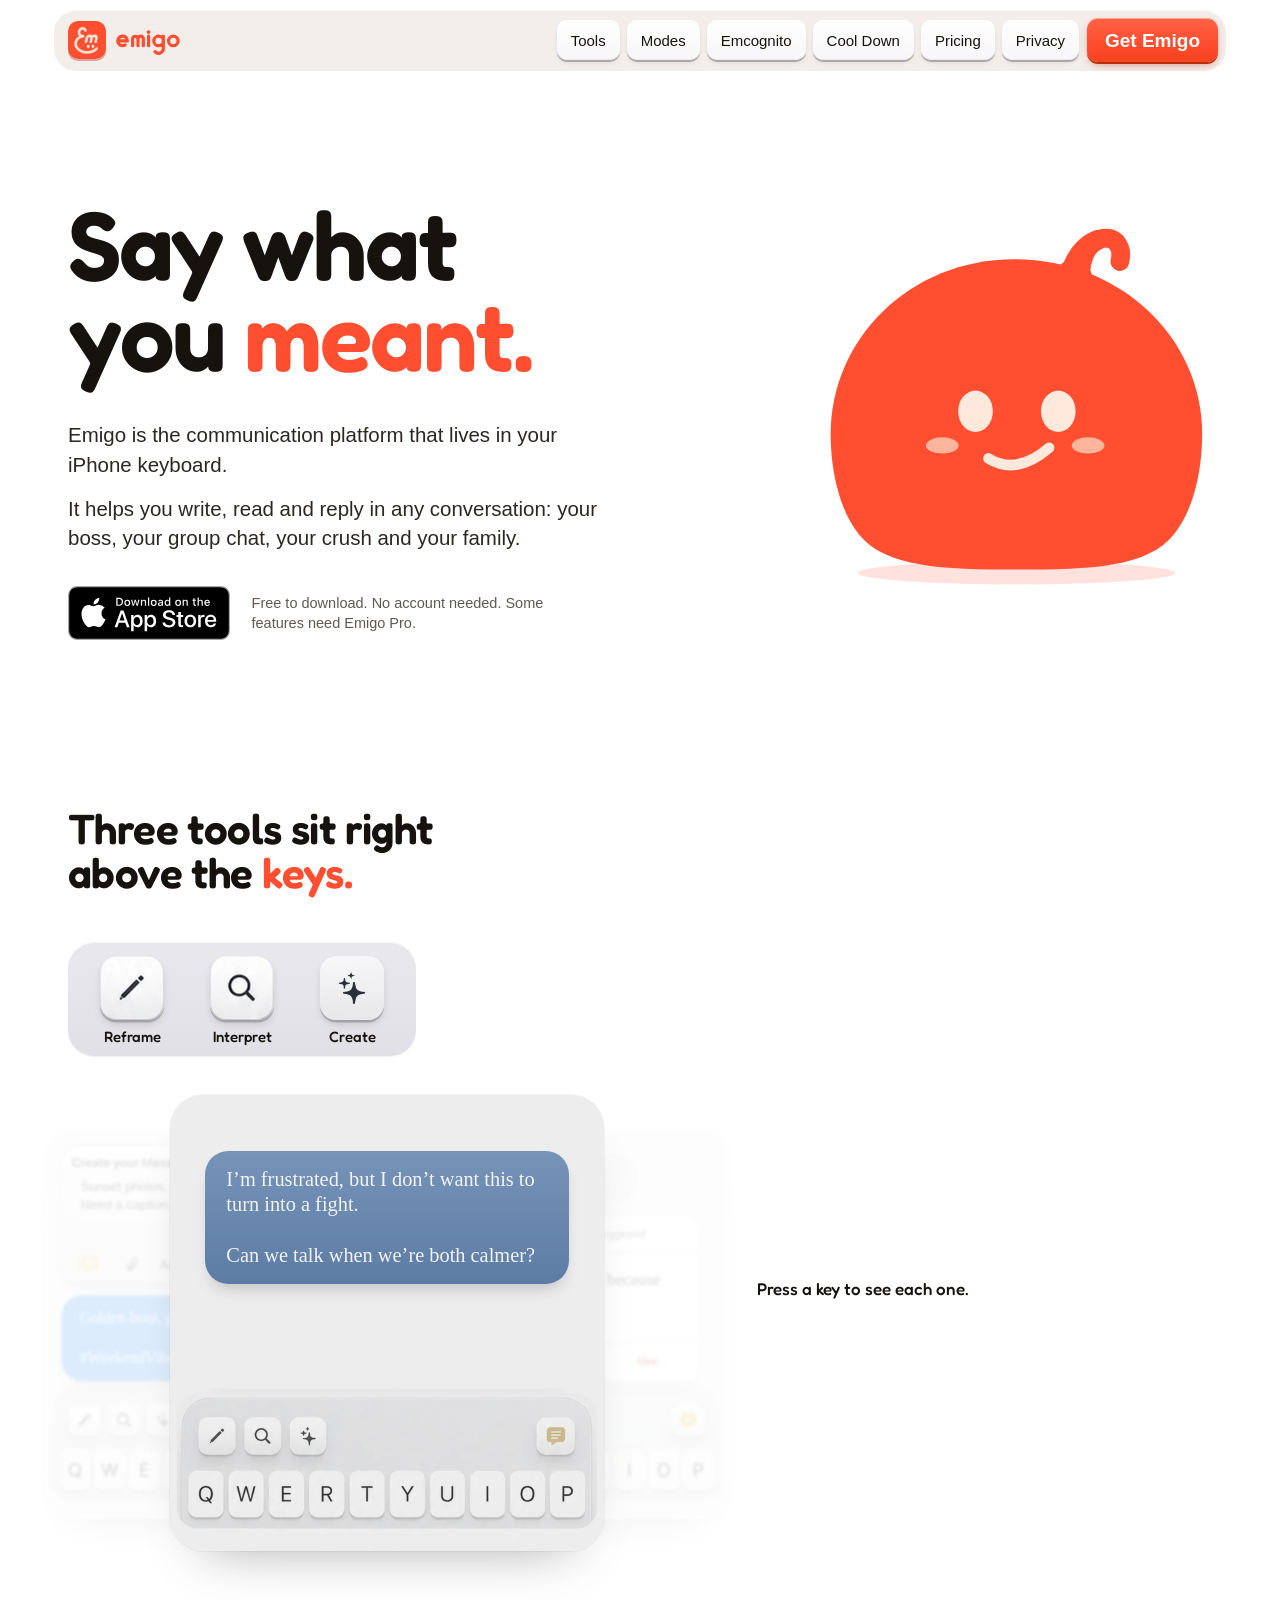
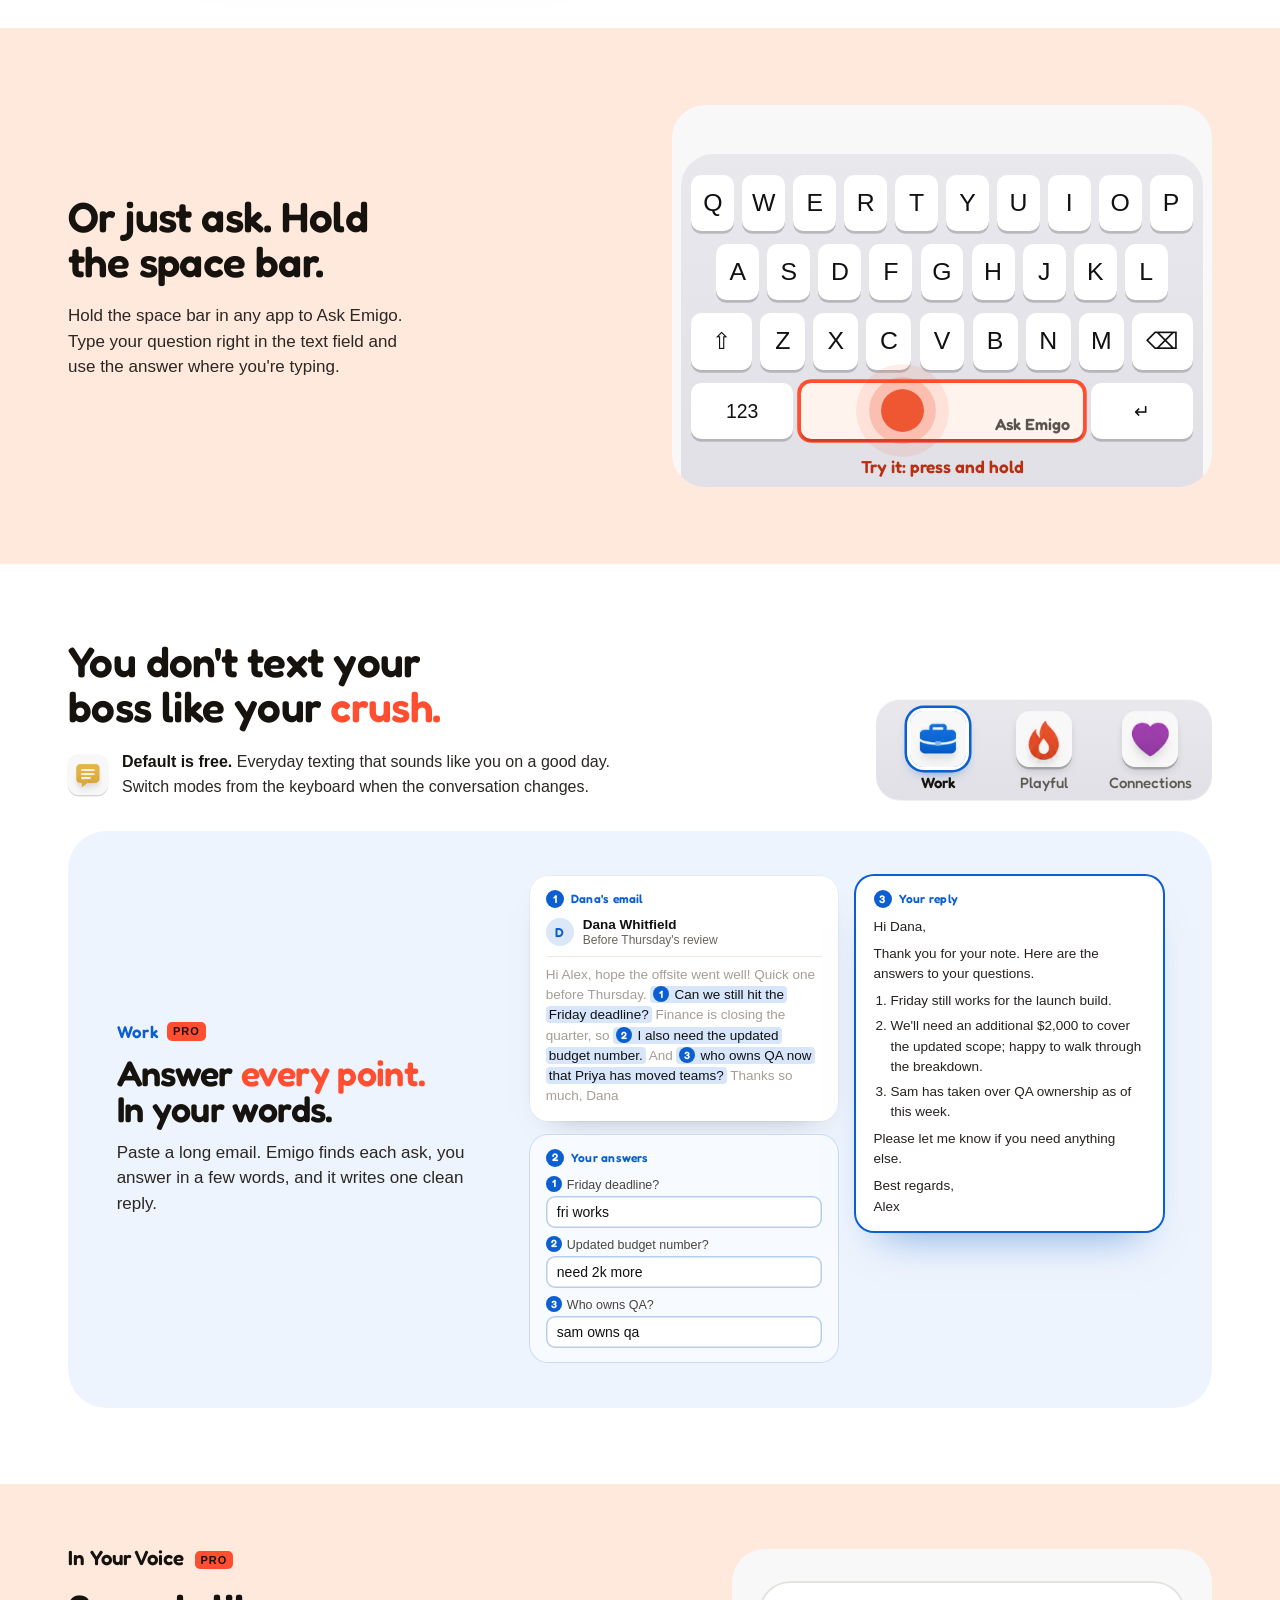
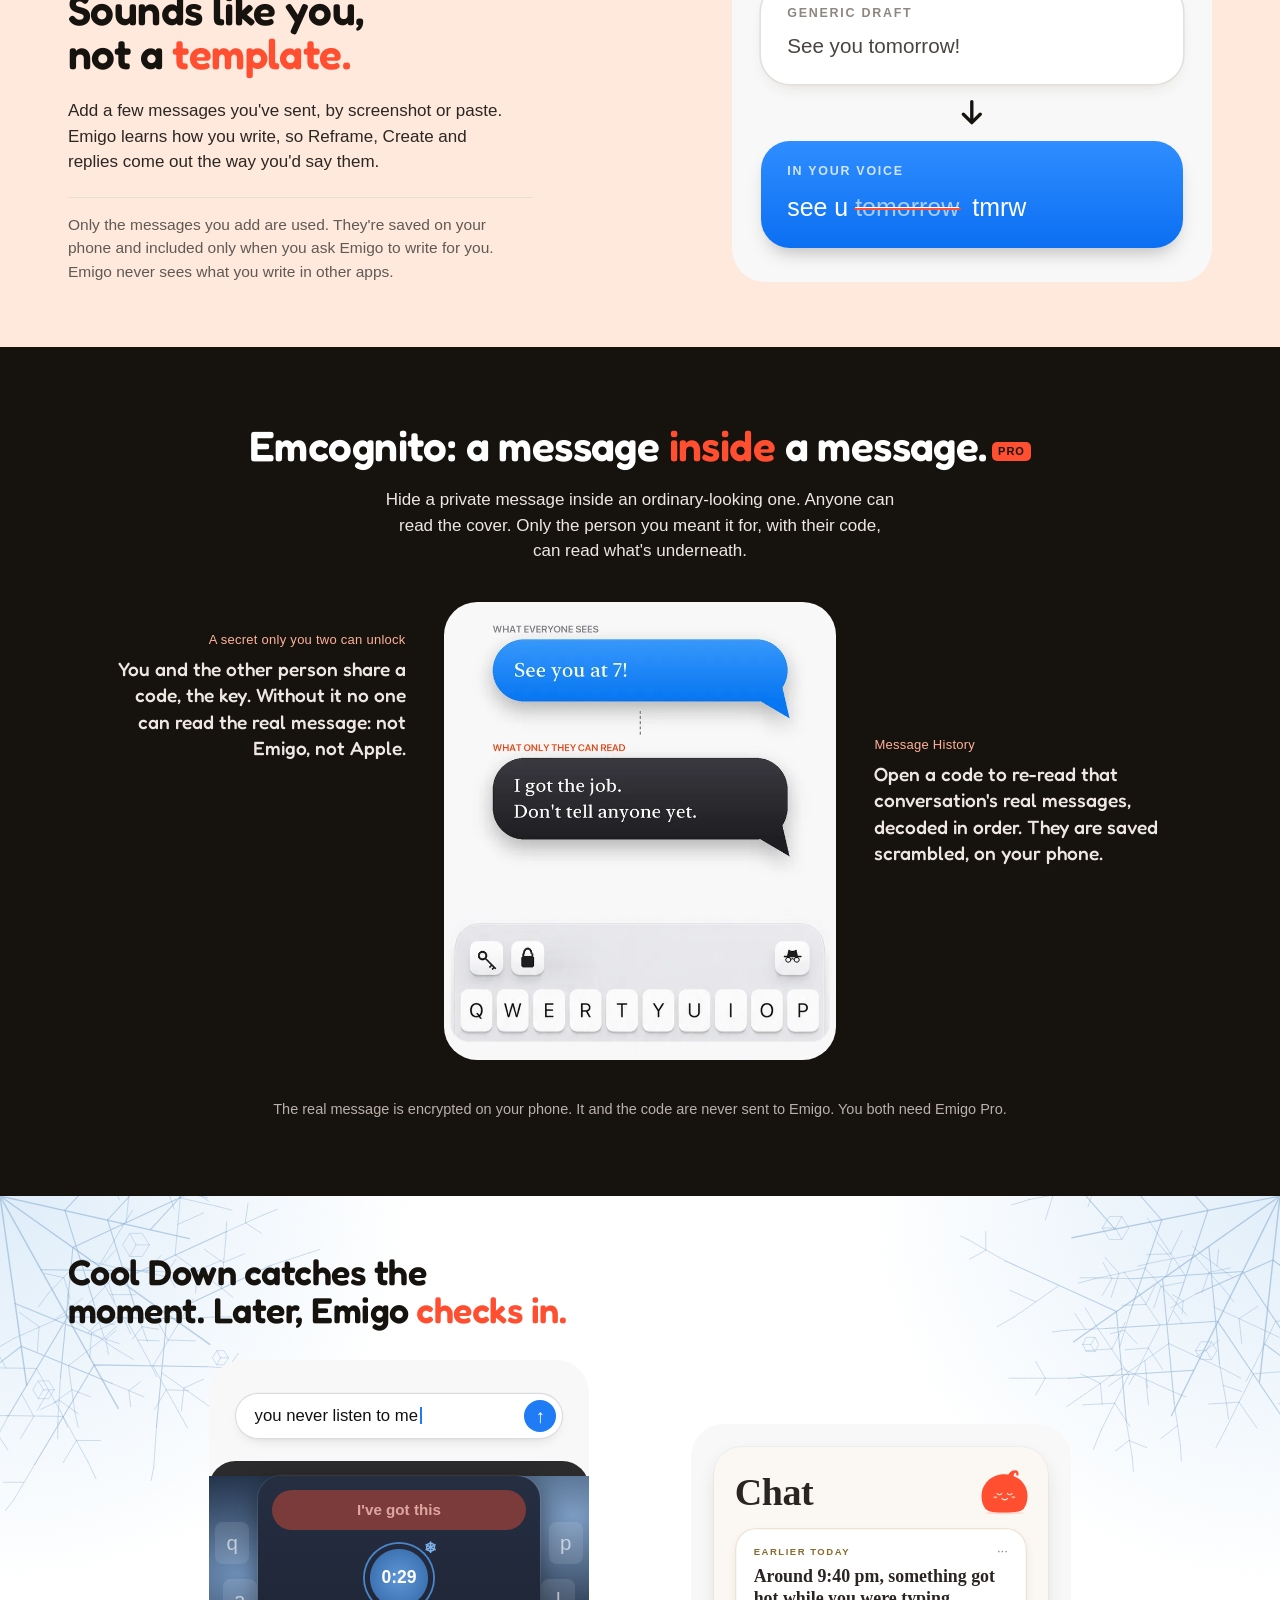
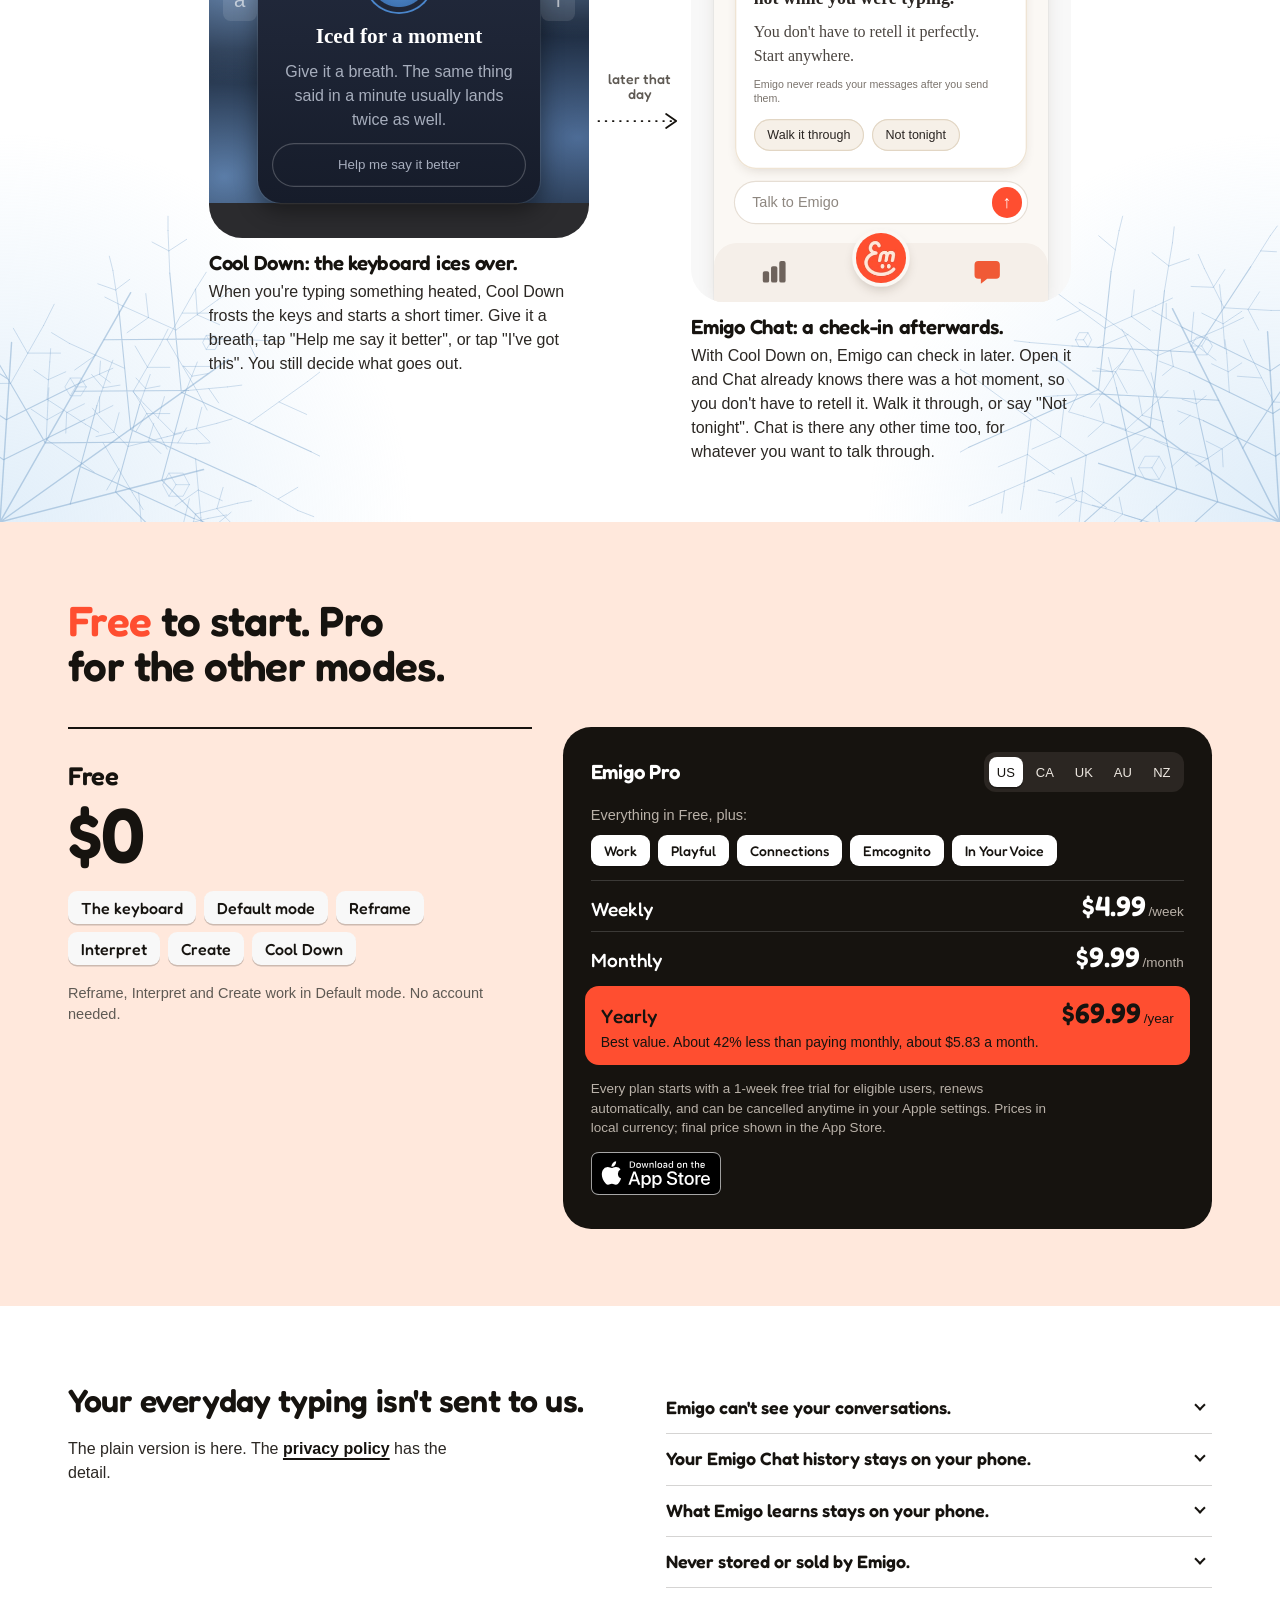
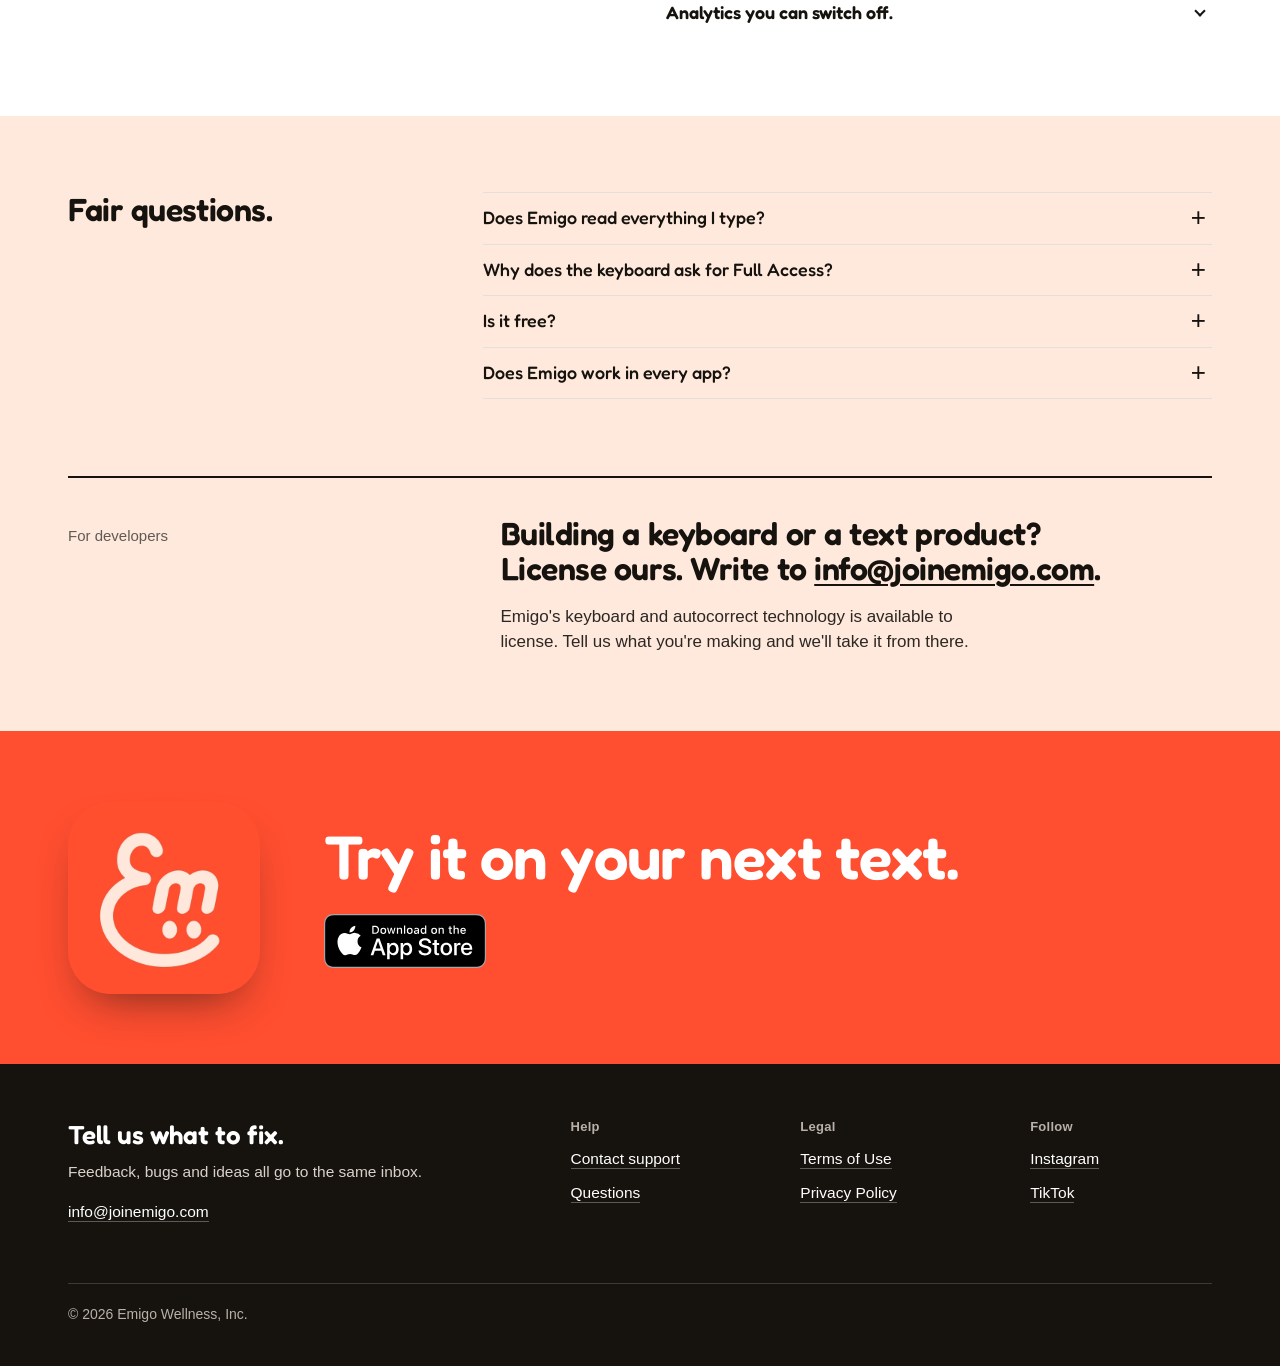
==== commit 28a39a1a: "Work tab steps + formal reply, smaller Pro band, collapsible privacy, frost on Cool Down, removed se" ====
--- a/index.html
+++ b/index.html
@@ -34,7 +34,7 @@
 <link rel="preconnect" href="https://fonts.googleapis.com">
 <link rel="preconnect" href="https://fonts.gstatic.com" crossorigin>
 <link rel="stylesheet" href="https://fonts.googleapis.com/css2?family=Fredoka:wght@500;600&display=swap">
-<link rel="stylesheet" href="/assets/css/emigo.css?v=20261119b">
+<link rel="stylesheet" href="/assets/css/emigo.css?v=20261119i">
 
 </head>
 <body>
@@ -75,7 +75,6 @@
   <div class="wrap">
     <div class="tools-head">
       <h2>Three tools sit right above the <em>keys.</em></h2>
-      <p class="lede">For the message you're about to send, the one you just got, and the one you haven't started. Unpack and Reply come with them.</p>
     </div>
     <div class="tswitch" data-active="0">
       <div class="tbtns" role="group" aria-label="Choose a tool"><button class="tbtn" type="button" aria-pressed="false" aria-controls="tp0" data-i="0"><img class="tnode" src="/assets/img/key-reframe.webp" width="64" height="64" alt=""><span class="tlabel">Reframe</span></button><button class="tbtn" type="button" aria-pressed="false" aria-controls="tp1" data-i="1"><img class="tnode" src="/assets/img/key-interpret.webp" width="64" height="64" alt=""><span class="tlabel">Interpret</span></button><button class="tbtn" type="button" aria-pressed="false" aria-controls="tp2" data-i="2"><img class="tnode" src="/assets/img/key-create.webp" width="64" height="64" alt=""><span class="tlabel">Create</span></button></div>
@@ -134,15 +133,24 @@
           <h3>Answer <em>every point.</em> In your words.</h3>
           <p>Paste a long email. Emigo finds each ask, you answer in a few words, and it writes one clean reply.</p>
         </div>
-        <div class="mx-vis wk" role="img" aria-label="Work example. Dana's email holds three asks: can we still hit the Friday deadline, the updated budget number, and who owns QA now. Your answers: fri works, need 2k more, sam owns qa. The reply: Hi Dana. Timeline: Friday works. Budget: we need an additional 2k. QA: Sam now owns QA. Best regards, Alex.">
+        <div class="mx-vis wk" role="img" aria-label="Work example in three steps. Step 1, Dana's email holds three asks: can we still hit the Friday deadline, the updated budget number, and who owns QA now. Step 2, your answers: fri works, need 2k more, sam owns qa. Step 3, the reply: Hi Dana, thanks for your note. Here are the answers to your questions. Friday still works for the launch build. We'll need an additional $2,000 to cover the updated scope; happy to walk through the breakdown. Sam has taken over QA ownership as of this week. Please let me know if you need anything else. Best regards, Alex.">
           <div class="wk-mail" aria-hidden="true">
+            <small class="wk-step"><b>1</b>Dana's email</small>
             <div class="wk-from"><i>D</i><b>Dana Whitfield</b><small>Before Thursday's review</small></div>
-            <p><span class="wk-rest">Hi Alex, hope the offsite went well! Quick one before Thursday.</span> <mark class="m1">Can we still hit the Friday deadline?</mark><span class="wk-a a1">fri works</span> <span class="wk-rest">Finance is closing the quarter, so</span> <mark class="m2">I also need the updated budget number.</mark><span class="wk-a a2">need 2k more</span> <span class="wk-rest">And</span> <mark class="m3">who owns QA now that Priya has moved teams?</mark><span class="wk-a a3">sam owns qa</span> <span class="wk-rest">Thanks so much, Dana</span></p>
+            <p><span class="wk-rest">Hi Alex, hope the offsite went well! Quick one before Thursday.</span> <mark class="m1"><u>1</u>Can we still hit the Friday deadline?</mark> <span class="wk-rest">Finance is closing the quarter, so</span> <mark class="m2"><u>2</u>I also need the updated budget number.</mark> <span class="wk-rest">And</span> <mark class="m3"><u>3</u>who owns QA now that Priya has moved teams?</mark> <span class="wk-rest">Thanks so much, Dana</span></p>
+          </div>
+          <div class="wk-ans" aria-hidden="true">
+            <small class="wk-step"><b>2</b>Your answers</small>
+            <div class="wk-f f1"><span><u>1</u>Friday deadline?</span><em>fri works</em></div>
+            <div class="wk-f f2"><span><u>2</u>Updated budget number?</span><em>need 2k more</em></div>
+            <div class="wk-f f3"><span><u>3</u>Who owns QA?</span><em>sam owns qa</em></div>
           </div>
           <div class="wk-reply" aria-hidden="true">
-            <small>Your reply</small>
+            <small class="wk-step"><b>3</b>Your reply</small>
             <p>Hi Dana,</p>
-            <ul><li><b>Timeline:</b> Friday works.</li><li><b>Budget:</b> we need an additional 2k.</li><li><b>QA:</b> Sam now owns QA.</li></ul>
+            <p>Thank you for your note. Here are the answers to your questions.</p>
+            <ol><li>Friday still works for the launch build.</li><li>We'll need an additional $2,000 to cover the updated scope; happy to walk through the breakdown.</li><li>Sam has taken over QA ownership as of this week.</li></ol>
+            <p>Please let me know if you need anything else.</p>
             <p>Best regards,<br>Alex</p>
           </div>
         </div>
@@ -229,6 +237,7 @@
 </section>
 
 <section id="cool-down" class="story">
+  <div class="frost" aria-hidden="true"><svg class="fr fr-tl" viewBox="0 0 360 360" aria-hidden="true" focusable="false"><g pathLength="1"><path class="f0" pathLength="1" d="M0 0L213 48M0 0L236 167M0 0L133 239M0 0L30 213"/><path class="f1" pathLength="1" d="M73 16L137 -52M73 16L106 122M121 27L195 -53M121 27L153 129M169 38L233 -32M82 58L198 4M82 58L68 204M135 95L255 40M188 133L305 78M188 133L176 260M46 83L166 84M76 136L202 138M76 136L9 248M106 190L233 192M106 190L39 302M17 121L103 156M24 169L126 211M24 169L-49 225"/><path class="f2" pathLength="1" d="M106 -19L94 -60M100 -40L80 -45M100 -40L113 -55M94 -60L88 -74M106 -19L148 -10M128 -14L134 4M148 -10L163 -6M137 -52L161 -74M149 -64L146 -78M91 71L137 82M115 77L130 61M137 82L154 84M91 71L54 110M72 92L79 116M72 92L50 87M54 110L43 125M106 122L117 159M112 141L129 145M112 141L99 154M160 -15L145 -61M152 -39L130 -44M145 -61L141 -77M160 -15L215 -2M188 -8L206 -27M188 -8L196 15M215 -2L234 2M195 -53L218 -83M207 -69L200 -86M207 -69L226 -66M138 80L188 91M164 86L181 67M188 91L205 95M138 80L107 114M122 98L129 119M107 114L96 125M153 129L166 164M160 147L178 150M160 147L149 161M202 2L188 -43M195 -21L175 -26M195 -21L211 -39M188 -43L182 -58M202 2L246 12M246 12L261 16M233 -32L254 -57M244 -45L239 -59M142 30L148 -32M145 -2L124 -17M145 -2L170 -14M148 -32L150 -53M198 4L239 -13M219 -5L222 -27M219 -5L235 6M239 -13L254 -18M75 134L130 172M103 154L130 142M103 154L101 182M130 172L150 184M75 134L16 160M44 147L42 175M44 147L22 131M16 160L-3 171M68 204L65 255M67 230L88 245M67 230L46 240M65 255L65 273M197 66L203 0M200 32L229 19M203 0L203 -23M197 66L246 101M222 84L250 72M222 84L220 109M246 101L262 114M255 40L297 21M276 30L279 8M276 30L294 42M297 21L312 15M249 104L254 48M251 75L230 60M251 75L275 65M254 48L255 29M305 78L348 64M348 64L363 59M182 199L229 232M207 216L229 206M207 216L204 242M229 232L246 245M176 260L173 305M173 305L170 320M108 84L138 34M138 34L149 16M108 84L138 136M124 111L153 111M138 136L147 155M166 84L208 87M188 86L198 71M188 86L197 103M208 87L223 89M141 137L168 186M155 162L179 163M168 186L176 203M202 138L246 136M246 136L261 136M41 194L68 242M55 219L42 241M68 242L76 260M41 194L-25 193M7 194L-7 168M-25 193L-48 194M9 248L-12 288M-2 269L9 286M-2 269L-22 269M-12 288L-21 301M172 191L206 135M189 162L173 133M189 162L220 163M206 135L217 116M172 191L201 243M187 218L212 219M187 218L174 240M201 243L211 261M233 192L278 195M256 194L268 177M256 194L266 213M278 195L293 197M71 248L99 299M86 275L113 275M86 275L71 300M99 299L108 318M71 248L8 247M38 248L23 273M38 248L24 222M8 247L-14 247M39 302L16 341M27 322L4 322M16 341L6 354M62 139L93 115M78 127L76 110M78 127L96 134M103 156L134 166M119 161L131 151M119 161L122 178M77 191L118 159M118 159L131 147M77 191L84 242M81 218L102 226M81 218L60 233M84 242L88 260M126 211L162 226M145 219L158 209M145 219L147 237M-14 198L-58 181M-37 189L-54 202M-37 189L-40 166M-58 181L-74 175M-49 225L-72 247M-61 237L-58 253"/><path class="f3" pathLength="1" d="M168 55L160 68L146 68L138 55L146 42L160 42ZM153 55L168 55M153 55L146 68M153 55L146 42M61 218L55 228L43 228L37 218L43 208L55 208ZM49 218L61 218M49 218L43 228M49 218L43 208M257 182L252 190L244 190L239 182L244 174L252 174ZM248 182L257 182M248 182L244 190M248 182L244 174"/></g></svg><svg class="fr fr-tr" viewBox="0 0 360 360" aria-hidden="true" focusable="false"><g pathLength="1"><path class="f0" pathLength="1" d="M0 0L234 47M0 0L232 164M0 0L122 247M0 0L23 209"/><path class="f1" pathLength="1" d="M81 16L154 -68M81 16L113 112M133 27L215 -66M133 27L169 132M186 37L261 -49M80 57L68 189M132 94L119 233M184 130L309 73M184 130L173 253M42 85L166 93M42 85L-30 193M70 141L196 149M70 141L-6 254M97 196L238 205M8 72L94 110M8 72L-75 133M18 166L-63 226"/><path class="f2" pathLength="1" d="M119 -27L101 -80M110 -55L127 -75M101 -80L94 -98M119 -27L169 -17M145 -22L159 -39M145 -22L152 -1M169 -17L187 -15M154 -68L177 -99M166 -84L186 -82M97 66L144 75M122 71L138 52M122 71L128 90M144 75L160 79M97 66L63 105M80 86L88 109M80 86L56 81M63 105L52 119M113 112L127 144M120 129L110 143M176 -21L235 -9M207 -15L227 -38M207 -15L216 12M235 -9L256 -4M215 -66L241 -100M241 -100L250 -112M152 81L208 93M181 87L197 69M181 87L190 114M208 93L227 98M152 81L117 120M134 102L142 126M134 102L109 97M117 120L105 134M169 132L180 169M175 151L191 155M175 151L161 166M225 -7L209 -54M217 -32L193 -37M217 -32L232 -49M209 -54L204 -71M225 -7L282 4M255 -2L264 27M282 4L302 10M261 -49L288 -78M275 -64L293 -60M288 -78L297 -89M74 125L20 150M46 138L43 166M46 138L25 124M20 150L1 159M68 189L60 235M64 213L43 220M60 235L58 251M125 166L176 202M152 185L149 216M176 202L193 214M125 166L65 194M94 181L68 162M65 194L44 205M119 233L112 281M115 258L134 273M112 281L111 298M249 101L299 136M275 119L304 106M299 136L318 147M309 73L351 49M331 61L331 40M331 61L349 71M351 49L366 42M178 194L224 226M202 211L224 200M202 211L200 235M224 226L240 237M178 194L125 218M151 207L148 235M125 218L106 226M173 253L166 295M170 275L185 287M170 275L150 283M166 295L165 310M107 89L138 42M123 65L110 39M123 65L150 66M138 42L149 25M166 93L210 92M189 93L199 75M189 93L200 112M210 92L225 92M5 141L29 191M29 191L38 208M5 141L-63 137M-30 139L-47 163M-30 139L-46 109M-63 137L-86 134M-30 193L-55 232M-43 213L-34 230M-43 213L-64 212M-55 232L-64 245M135 145L165 100M151 122L140 100M151 122L178 123M165 100L176 85M135 145L160 195M148 171L174 173M148 171L132 195M160 195L170 212M196 149L240 151M219 150L231 132M240 151L256 153M30 200L61 262M46 232L80 234M46 232L26 261M61 262L72 283M30 200L-38 195M-38 195L-62 196M-6 254L-31 295M-19 275L-9 295M-19 275L-42 275M-31 295L-39 310M170 201L207 146M189 172L174 142M189 172L219 174M207 146L219 126M170 201L201 263M186 233L222 235M186 233L169 259M201 263L210 285M238 205L288 205M264 205L275 186M264 205L275 224M288 205L305 205M53 92L88 66M71 79L69 60M88 66L99 56M94 110L123 126M109 118L121 111M109 118L110 132M-35 104L-31 147M-33 126L-16 134M-33 126L-49 138M-31 147L-30 162M-35 104L-76 86M-57 95L-75 108M-57 95L-59 76M-76 86L-91 81M-75 133L-104 155M-90 145L-88 161M-24 197L-18 248M-21 224L2 234M-21 224L-39 237M-18 248L-18 266M-24 197L-68 178M-47 187L-67 202M-47 187L-49 166M-68 178L-84 171M-63 226L-90 248M-77 237L-75 255M-77 237L-91 232"/><path class="f3" pathLength="1" d="M200 36L192 49L178 49L170 36L178 23L192 23ZM185 36L200 36M185 36L178 49M185 36L178 23M95 174L89 184L77 184L71 174L77 164L89 164ZM83 174L95 174M83 174L77 184M83 174L77 164M222 167L218 175L208 175L204 167L208 159L218 159ZM213 167L222 167M213 167L208 175M213 167L208 159"/></g></svg><svg class="fr fr-bl" viewBox="0 0 360 360" aria-hidden="true" focusable="false"><g pathLength="1"><path class="f0" pathLength="1" d="M0 0L229 59M0 0L257 183M0 0L147 258M0 0L13 202"/><path class="f1" pathLength="1" d="M79 20L109 131M130 34L216 -53M130 34L157 132M182 47L255 -27M182 47L209 147M89 63L218 4M147 104L288 40M147 104L134 237M204 146L350 79M204 146L191 280M51 89L177 90M51 89L-24 217M84 147L212 148M117 205L253 206M4 70L95 115M4 70L-71 120M7 115L95 159M7 115L-73 169M10 160L-73 216"/><path class="f2" pathLength="1" d="M109 131L122 169M116 151L135 154M116 151L103 166M122 169L127 182M175 -11L160 -64M167 -39L142 -45M167 -39L186 -57M160 -64L156 -83M175 -11L234 4M206 -3L213 26M234 4L255 8M216 -53L243 -86M230 -70L248 -67M243 -86L253 -96M144 85L188 96M167 91L181 77M167 91L173 111M188 96L204 100M144 85L114 116M128 101L134 123M128 101L108 96M114 116L104 128M157 132L169 166M164 150L180 153M164 150L153 162M220 9L207 -38M213 -15L192 -21M213 -15L230 -33M207 -38L202 -54M220 9L267 21M244 15L261 -2M244 15L251 39M267 21L283 24M255 -27L280 -52M268 -40L264 -56M196 99L244 111M221 105L236 90M221 105L227 129M244 111L261 116M196 99L162 133M178 117L185 141M162 133L150 146M209 147L222 180M216 164L234 167M216 164L206 176M156 33L162 -37M162 -37L164 -62M218 4L264 -12M242 -4L260 11M264 -12L281 -18M220 71L226 5M223 36L197 18M223 36L250 24M226 5L227 -19M288 40L335 13M313 26L335 39M335 13L353 6M140 173L78 201M108 188L84 171M78 201L58 213M134 237L127 283M130 261L146 273M130 261L110 268M127 283L123 299M280 111L346 158M314 135L345 121M346 158L368 175M350 79L400 54M376 66L378 41M376 66L398 81M400 54L418 45M198 216L245 250M222 233L247 222M222 233L220 262M245 250L262 262M198 216L138 243M167 230L164 257M167 230L143 213M138 243L118 253M191 280L189 328M190 305L210 318M190 305L171 315M189 328L189 344M116 89L149 33M134 60L120 36M149 33L161 14M177 90L221 88M200 89L210 106M221 88L236 89M12 156L49 221M31 190L68 190M31 190L15 218M49 221L61 245M12 156L-62 155M-27 155L-45 187M-62 155L-88 155M-24 217L-48 263M-36 241L-22 264M-48 263L-56 280M150 147L179 99M165 122L153 102M165 122L191 122M179 99L188 82M150 147L180 199M166 174L191 174M166 174L152 198M180 199L189 217M212 148L256 152M235 150L246 134M256 152L272 154M188 205L222 147M206 175L238 175M222 147L233 126M188 205L220 262M205 235L235 235M220 262L232 281M253 206L301 204M278 205L289 183M278 205L291 225M301 204L318 204M52 93L92 66M92 66L106 56M52 93L54 136M53 115L71 125M53 115L35 127M54 136L55 151M95 115L127 131M112 123L112 141M-35 96L-32 141M-34 119L-52 132M-32 141L-30 157M-35 96L-72 77M-54 86L-55 67M-72 77L-85 71M-71 120L-97 139M-85 130L-83 143M-85 130L-98 124M53 138L96 110M75 123L74 100M75 123L95 133M96 110L111 101M53 138L56 180M54 160L74 169M54 160L38 171M56 180L57 195M95 159L127 173M112 166L124 157M112 166L113 181M-35 143L-32 192M-33 168L-52 181M-32 192L-29 209M-35 143L-74 124M-55 133L-72 144M-55 133L-56 112M-74 124L-87 116M-73 169L-100 190M-87 180L-85 194M-87 180L-103 174M-33 189L-30 241M-32 216L-9 227M-32 216L-52 230M-30 241L-30 259M-73 216L-104 234M-89 225L-89 241M-89 225L-104 217"/><path class="f3" pathLength="1" d="M213 42L206 55L190 55L183 42L190 29L206 29ZM198 42L213 42M198 42L190 55M198 42L190 29M97 152L91 162L79 162L73 152L79 142L91 142ZM85 152L97 152M85 152L79 162M85 152L79 142M246 202L242 210L232 210L228 202L232 194L242 194ZM237 202L246 202M237 202L232 210M237 202L232 194"/></g></svg><svg class="fr fr-br" viewBox="0 0 360 360" aria-hidden="true" focusable="false"><g pathLength="1"><path class="f0" pathLength="1" d="M0 0L204 66M0 0L257 187M0 0L121 240M0 0L14 214"/><path class="f1" pathLength="1" d="M70 23L145 -45M70 23L91 116M116 37L192 -31M116 37L137 135M162 52L240 -18M162 52L184 151M146 107L284 46M146 107L130 260M204 149L350 84M204 149L190 282M42 83L-25 184M69 137L203 144M96 191L234 198M96 191L33 287M5 74L86 114M5 74L-76 128M8 122L102 168M8 122L-71 174M11 170L110 219M11 170L-73 226"/><path class="f2" pathLength="1" d="M109 -12L158 3M135 -4L154 -22M135 -4L139 18M158 3L175 8M145 -45L172 -68M159 -57L156 -73M159 -57L173 -52M81 71L126 85M104 79L122 62M126 85L141 92M91 116L97 148M94 133L110 138M94 133L83 142M156 2L146 -41M151 -20L130 -27M146 -41L144 -56M156 2L196 15M177 9L192 -5M177 9L181 28M196 15L211 19M192 -31L216 -56M204 -44L200 -59M204 -44L220 -40M127 88L174 103M152 96L167 81M174 103L190 109M137 135L145 168M203 16L254 32M229 24L249 7M229 24L235 50M254 32L272 36M240 -18L268 -42M255 -30L269 -25M173 104L221 119M198 112L216 96M198 112L203 133M221 119L238 124M173 104L138 136M155 120L159 141M155 120L131 113M138 136L126 148M184 151L193 185M189 169L206 173M189 169L176 181M218 75L226 -1M222 35L195 16M222 35L252 22M226 -1L228 -28M218 75L273 115M247 96L279 82M247 96L243 130M273 115L292 130M284 46L333 25M310 35L313 10M333 25L350 18M138 187L202 233M171 211L205 196M202 233L226 247M138 187L66 218M100 203L97 236M100 203L72 182M66 218L41 230M130 260L121 314M125 288L144 303M125 288L102 296M121 314L119 332M280 115L288 40M284 76L254 54M284 76L317 62M288 40L292 14M280 115L347 164M347 164L372 179M350 84L399 57M376 70L376 43M376 70L397 82M399 57L417 48M197 218L250 257M225 238L251 227M250 257L269 270M197 218L140 243M167 231L164 261M167 231L146 216M140 243L121 252M190 282L181 328M185 306L204 322M181 328L177 344M7 135L33 187M21 162L48 164M33 187L41 205M7 135L-47 132M-21 134L-35 155M-21 134L-32 112M-47 132L-66 130M-25 184L-49 218M-37 202L-28 222M-37 202L-57 200M-49 218L-57 231M139 141L167 197M154 170L181 172M167 197L178 217M203 144L250 142M228 143L237 125M228 143L239 161M250 142L266 141M168 195L200 145M185 169L172 145M185 169L211 170M200 145L213 129M234 198L282 202M282 202L299 204M63 241L85 285M75 264L100 265M75 264L62 284M85 285L92 301M63 241L10 238M36 239L23 259M36 239L24 216M10 238L-8 238M33 287L11 322M22 305L4 304M11 322L3 333M47 95L82 71M65 82L64 62M65 82L83 91M82 71L95 63M86 114L115 125M101 120L113 110M-37 102L-34 151M-36 128L-17 137M-36 128L-56 141M-34 151L-33 169M-37 102L-75 83M-57 92L-72 102M-57 92L-58 73M-75 83L-89 76M-76 128L-104 147M-91 138L-90 154M-91 138L-105 131M57 146L60 190M58 169L77 178M58 169L43 179M60 190L62 205M102 168L136 181M120 175L132 165M120 175L123 193M-33 149L-30 190M-32 170L-15 179M-30 190L-30 204M-33 149L-75 128M-75 128L-91 122M-71 174L-99 192M-85 184L-99 176M62 195L66 248M64 223L88 235M64 223L43 237M66 248L68 267M110 219L144 238M128 229L128 246M-33 199L-30 251M-31 226L-50 239M-30 251L-28 269M-33 199L-76 178M-55 188L-74 201M-55 188L-57 167M-76 178L-91 170M-73 226L-104 244M-89 235L-89 251M-89 235L-104 227"/><path class="f3" pathLength="1" d="M159 61L152 74L136 74L129 61L136 48L152 48ZM144 61L159 61M144 61L136 74M144 61L136 48M100 198L94 208L82 208L76 198L82 188L94 188ZM88 198L100 198M88 198L82 208M88 198L82 188M230 205L226 213L216 213L212 205L216 197L226 197ZM221 205L230 205M221 205L216 213M221 205L216 197"/></g></svg></div>
   <div class="wrap">
     <h2 class="h-big story-h">Cool Down catches the moment. Later, Emigo <em>checks in.</em></h2>
     <div class="story-row">
@@ -275,14 +284,7 @@
   </div>
 </section>
 
-<section class="kb" id="keyboard">
-  <div class="wrap kb-in">
-    <p class="kb-line">And under all of it, a keyboard that learns how you type.</p>
-    <p class="kb-typed" aria-label="See you tomorrow, with the typo tommorow corrected"><span aria-hidden="true">See you <del>tommorow</del> tomorrow<span class="caret"></span></span></p>
-  </div>
-</section>
-
-<section id="pricing">
+<section id="pricing" class="band-cream">
   <div class="wrap">
     <h2 class="h-big price-h"><em>Free</em> to start. Pro for the other modes.</h2>
     <div class="price">
@@ -312,17 +314,17 @@
       <h2>Your everyday typing isn't sent to us.</h2>
       <p class="lede" style="margin-top:1.2em">The plain version is here. The <a class="tlink" href="/privacy-policy">privacy policy</a> has the detail.</p>
     </div>
-    <dl class="facts">
-      <div class="lead"><dt>Emigo can't see your conversations.</dt><dd>iOS only lets a keyboard see the text box you're typing in. Your messages, inboxes and chat history in Messages, WhatsApp, Instagram or any other app are off-limits to Emigo, and to every keyboard. Emigo sees a message only when you choose to give it one, by pasting it or a screenshot into a tool.</dd></div>
-      <div><dt>Your Emigo Chat history stays on your phone.</dt><dd>Your conversations with Emigo and your chat history are stored on your device, not on our servers. To answer you, the conversation is sent securely to produce the reply, and Emigo doesn't keep it.</dd></div>
-      <div><dt>What Emigo learns stays on your phone.</dt><dd>Learned words and your history live on your device. Delete them anytime in Settings, or by deleting the app.</dd></div>
-      <div><dt>Never stored or sold by Emigo.</dt><dd>When you use Reframe, Interpret, Create or Chat, your text is sent securely to our AI provider to produce the result. Emigo doesn't store it, sell it, or use it to train models.</dd></div>
-      <div><dt>Analytics you can switch off.</dt><dd>Usage analytics (which features get used, never your text or chats) are on by default. Turn them off any time in Settings, under "Share usage analytics".</dd></div>
-    </dl>
-  </div>
-</section>
-
-<section class="faq" id="questions">
+    <div class="facts">
+      <details><summary>Emigo can't see your conversations.</summary><p>iOS only lets a keyboard see the text box you're typing in. Your messages, inboxes and chat history in Messages, WhatsApp, Instagram or any other app are off-limits to Emigo, and to every keyboard. Emigo sees a message only when you choose to give it one, by pasting it or a screenshot into a tool.</p></details>
+      <details><summary>Your Emigo Chat history stays on your phone.</summary><p>Your conversations with Emigo and your chat history are stored on your device, not on our servers. To answer you, the conversation is sent securely to produce the reply, and Emigo doesn't keep it.</p></details>
+      <details><summary>What Emigo learns stays on your phone.</summary><p>Learned words and your history live on your device. Delete them anytime in Settings, or by deleting the app.</p></details>
+      <details><summary>Never stored or sold by Emigo.</summary><p>When you use Reframe, Interpret, Create or Chat, your text is sent securely to our AI provider to produce the result. Emigo doesn't store it, sell it, or use it to train models.</p></details>
+      <details><summary>Analytics you can switch off.</summary><p>Usage analytics (which features get used, never your text or chats) are on by default. Turn them off any time in Settings, under "Share usage analytics".</p></details>
+    </div>
+  </div>
+</section>
+
+<section class="faq band-cream" id="questions">
   <div class="wrap faq-grid">
     <h2>Fair questions.</h2>
     <div>
@@ -346,7 +348,7 @@
   </div>
 </section>
 
-<section class="dev" id="developers">
+<section class="dev band-cream" id="developers">
   <div class="wrap">
     <div class="dev-in">
       <p class="dev-k">For developers</p>
@@ -538,5 +540,10 @@
   </div>
 </footer>
 
+<script>
+/* Cool Down frost: grows in once when the band scrolls into view; without IntersectionObserver or with Reduce Motion it just stays finished */
+(function(){var s=document.getElementById('cool-down');if(!s||!('IntersectionObserver' in window)||(window.matchMedia&&matchMedia('(prefers-reduced-motion: reduce)').matches))return;
+s.classList.add('frost-arm');var o=new IntersectionObserver(function(e){if(e[0].isIntersecting){s.classList.add('frost-go');o.disconnect()}},{threshold:.25});o.observe(s)})();
+</script>
 </body>
 </html>
--- a/assets/css/emigo.css
+++ b/assets/css/emigo.css
@@ -341,11 +341,6 @@
 
 
 /* the keyboard itself: one line, not a section */
-.kb{background:var(--plate);padding:clamp(28px,3.4vw,48px) 0}
-.kb-in{display:flex;flex-wrap:wrap;align-items:baseline;justify-content:space-between;gap:10px 40px}
-.kb-line{font:500 clamp(20px,2vw,28px)/1.25 var(--display);color:var(--ink);margin:0}
-.kb-typed{font:400 clamp(19px,1.8vw,25px)/1.25 var(--appserif);color:#111;margin:0}
-.kb-typed .caret{display:inline-block;width:2px;height:1em;background:#1F7CF5;vertical-align:-.15em;margin-left:2px}
 
 
 
@@ -525,7 +520,7 @@
 .cd-help{align-self:stretch;border-radius:6cqw;padding:3cqw 0;font-size:3.5cqw;color:#A7AEBD;box-shadow:inset 0 0 0 .3cqw rgba(255,255,255,.22)}
 
 /* privacy */
-.priv{background:var(--cream)}
+.priv{background:#fff}
 .priv-grid{display:grid;grid-template-columns:minmax(0,6fr) minmax(0,6fr);gap:clamp(28px,6vw,104px);align-items:start}
 .facts{margin:0;padding:0}
 .facts div{padding:22px 0;border-top:1px solid rgba(22,19,15,.18)}
@@ -783,7 +778,6 @@
 /* scale: one calmer type + spacing scale below the hero (hero rules untouched) */
 section{padding:clamp(48px,6vw,88px) 0}
 .dev{padding-top:0}
-.kb{padding:clamp(28px,3.4vw,48px) 0}
 .iyv{padding:clamp(40px,5vw,72px) 0}
 .close{padding:clamp(48px,5.5vw,80px) 0}
 h2,.h-big,.h-mid{font-size:clamp(30px,3.3vw,48px);line-height:1.06;letter-spacing:-.014em}
@@ -847,20 +841,26 @@
 .msg.out{background:linear-gradient(#2F8DFF,#0B6FF2);color:#fff;border-bottom-right-radius:6px;margin-left:auto}
 
 /* Work: the long email fades back to its three asks, each answered in a few words, and one reply lands on top */
-.wk{display:grid;grid-template-columns:repeat(12,minmax(0,1fr));grid-template-rows:auto 34px auto;padding:4px 0 6px}
-.wk-mail{grid-area:1/1/3/10;background:#fff;border-radius:20px;padding:14px 22px 54px;font-size:14.5px;line-height:1.66;color:#26221F;box-shadow:0 18px 36px -26px rgba(20,30,60,.55),0 0 0 .5px rgba(0,0,0,.06);transform:rotate(-1.2deg);transform-origin:70% 0}
-.wk-from{display:grid;grid-template-columns:auto 1fr;column-gap:10px;align-items:center;margin-bottom:12px;padding-bottom:12px;border-bottom:1px solid #ECE8E2}
-.wk-from i{grid-row:span 2;width:34px;height:34px;border-radius:50%;background:#DCE7F7;color:#0B5FD0;font:600 15px/34px var(--display);text-align:center;font-style:normal}
-.wk-from b{font:600 15px/1.2 var(--sans);color:#111}
-.wk-from small{font-size:12.5px;line-height:1.2;color:#6A655F}
+.wk{display:grid;grid-template-columns:minmax(0,1fr) minmax(0,1fr);grid-template-rows:auto auto;gap:14px 18px;align-items:start;padding:2px 0}
+.wk-mail,.wk-ans,.wk-reply{background:#fff;border-radius:18px;font-size:13.5px;line-height:1.5;color:#26221F;box-shadow:0 14px 30px -24px rgba(20,30,60,.5),0 0 0 .5px rgba(0,0,0,.06);padding:14px 16px 14px}
+.wk-mail{grid-area:1/1}
+.wk-ans{grid-area:2/1;background:#F7FAFE;box-shadow:0 0 0 1px #C9DBF5}
+.wk-reply{grid-area:1/2/3/3;box-shadow:0 0 0 2px var(--acc),0 26px 40px -24px rgba(11,95,208,.55);align-self:start;padding:14px 18px}
+.wk-step{display:flex;align-items:center;gap:7px;margin:0 0 9px;font:600 12px/1 var(--display);letter-spacing:.02em;color:var(--acc)}
+.wk-step b{display:inline-grid;place-items:center;width:18px;height:18px;border-radius:50%;background:var(--acc);color:#fff;font:600 11px/1 var(--display)}
+.wk-from{display:grid;grid-template-columns:auto 1fr;column-gap:9px;align-items:center;margin-bottom:8px;padding-bottom:8px;border-bottom:1px solid #ECE8E2}
+.wk-from i{grid-row:span 2;width:28px;height:28px;border-radius:50%;background:#DCE7F7;color:#0B5FD0;font:600 13px/28px var(--display);text-align:center;font-style:normal}
+.wk-from b{font:600 13.5px/1.2 var(--sans);color:#111}
+.wk-from small{font-size:12px;line-height:1.2;color:#6A655F}
 .wk-mail p{margin:0}
 .wk-rest{color:#A49E97}
-.wk-mail mark{color:#111;background:linear-gradient(#D7E6FB,#D7E6FB) no-repeat 0 0/100% 100%;border-radius:4px;padding:1px 2px;-webkit-box-decoration-break:clone;box-decoration-break:clone}
-.wk-a{display:inline-block;margin:0 2px 0 6px;padding:1px 9px 2px;border-radius:999px;background:var(--acc);color:#fff;font:400 13.5px/1.45 var(--appserif);transform:rotate(-2deg);white-space:nowrap}
-.wk-reply{grid-area:2/6/4/13;position:relative;z-index:1;background:#fff;border-radius:20px;padding:16px 20px 18px;font-size:14.5px;line-height:1.5;color:#26221F;box-shadow:0 0 0 2px var(--acc),0 26px 40px -24px rgba(11,95,208,.55)}
-.wk-reply small{position:absolute;top:-11px;left:16px;font:600 12px/1 var(--display);letter-spacing:.02em;color:#fff;background:var(--acc);padding:5px 9px;border-radius:999px}
-.wk-reply p{margin:0 0 .45em}.wk-reply p:last-child{margin:0}
-.wk-reply ul{margin:0 0 .45em;padding-left:1.1em}
+.wk-mail mark{color:#111;background:linear-gradient(#D7E6FB,#D7E6FB) no-repeat 0 0/100% 100%;border-radius:4px;padding:1px 3px;-webkit-box-decoration-break:clone;box-decoration-break:clone}
+.wk u{display:inline-grid;place-items:center;width:16px;height:16px;margin:0 5px 0 0;border-radius:50%;background:var(--acc);color:#fff;font:600 10.5px/1 var(--display);text-decoration:none;vertical-align:1px}
+.wk-f{margin:0 0 8px}.wk-f:last-child{margin:0}
+.wk-f span{display:block;margin:0 0 3px;font:500 12.5px/1.3 var(--sans);color:#4A453F}
+.wk-f em{display:block;padding:7px 11px;border-radius:9px;background:#fff;box-shadow:inset 0 0 0 1.5px #B9CDEC;font:400 14px/1.3 var(--appserif);font-style:normal;color:#111}
+.wk-reply p{margin:0 0 .5em}.wk-reply p:last-child{margin:0}
+.wk-reply ol{margin:0 0 .5em;padding-left:1.25em}.wk-reply li{margin:0 0 .35em}
 
 /* Playful: one message, five styles on keys; a key swaps the reply (cycles by itself until you press one) */
 .pl{display:grid;gap:16px;max-width:560px;justify-self:end;width:100%}
@@ -899,8 +899,8 @@
   .mx.seen:has(#mx-work:checked) .m2{animation-delay:.45s}
   .mx.seen:has(#mx-work:checked) .m3{animation-delay:.9s}
   .mx.seen:has(#mx-work:checked) .wk-rest{animation:mx-dim .6s ease 1.3s both}
-  .mx.seen:has(#mx-work:checked) .wk-a{animation:mx-pop .42s cubic-bezier(.3,1.5,.5,1) both}
-  .mx.seen:has(#mx-work:checked) .a1{animation-delay:1.7s}.mx.seen:has(#mx-work:checked) .a2{animation-delay:1.95s}.mx.seen:has(#mx-work:checked) .a3{animation-delay:2.2s}
+  .mx.seen:has(#mx-work:checked) .wk-f{animation:mx-land .45s cubic-bezier(.2,.8,.3,1) both}
+  .mx.seen:has(#mx-work:checked) .f1{animation-delay:1.7s}.mx.seen:has(#mx-work:checked) .f2{animation-delay:1.95s}.mx.seen:has(#mx-work:checked) .f3{animation-delay:2.2s}
   .mx.seen:has(#mx-work:checked) .wk-reply{animation:mx-land .6s cubic-bezier(.2,.8,.3,1) 2.75s both}
   .pl-out .msg.on{animation:mx-bub .38s cubic-bezier(.3,1.4,.5,1) both}
   .cycling .pl-chips button[aria-pressed=true] i{animation:mx-bar 2.8s linear both}
@@ -929,9 +929,8 @@
   .mx-tray label{width:auto;flex:1;font-size:14px}
   .mx-pane{grid-template-columns:1fr;gap:22px;padding:22px 18px 26px;align-items:start}
   .mx-copy p:not(.mx-k){margin-top:.5em}
-  .wk{display:block}
-  .wk-mail{transform:none;padding:16px 18px 40px;font-size:14px}
-  .wk-reply{transform:none;margin:-22px 0 0 14%;font-size:14px}
+  .wk{display:flex;flex-direction:column;align-items:stretch;gap:14px}
+  .wk-mail,.wk-ans,.wk-reply{font-size:14px}
   .pl,.cn{justify-self:stretch;max-width:none}
   .pl-chat{padding:18px 16px 20px}
   .pl-chips{gap:4px;padding:6px}
@@ -957,3 +956,52 @@
 #cool-down .story-row h3{font-size:clamp(19px,1.6vw,22px);margin:.7em 0 .3em}
 #cool-down .story-row p{font-size:16px;line-height:1.5}
 @media (max-width:900px){#cool-down .story-row{grid-template-columns:1fr;justify-content:stretch}#cool-down .story-row article{max-width:340px}#cool-down .story-row .plate{max-width:290px}#cool-down .story-link{margin:12px 0 16px}}
+
+/* Pro band: one step smaller (founder 11-19 16:44) */
+.p-pro{padding:clamp(18px,2vw,28px) clamp(18px,2.2vw,30px);border-radius:clamp(22px,2.2vw,30px)}
+.p-pro h3{font-size:clamp(19px,1.6vw,22px)}
+.regions button{font-size:13px;min-width:34px;min-height:30px}
+.p-adds{margin:12px 0 8px;font-size:14.5px}
+.p-pro .chips li{font-size:14px}
+.plans{margin:14px 0 0}
+.plan{padding:11px 0}
+.plan b{font-size:clamp(17px,1.5vw,20px)}
+.amt{font-size:clamp(22px,2.2vw,30px)}
+.amt small{font-size:13.5px}
+.plan.best{padding:13px 16px;border-radius:14px;margin:4px -6px 0}
+.save{font-size:14px}
+.p-pro .p-note{font-size:13.5px;margin-top:14px}
+.p-pro .badge{margin-top:14px}
+.p-pro .badge img{width:130px;height:auto}
+
+/* Privacy: each fact collapses to its title row */
+.facts details{border-top:1px solid rgba(22,19,15,.18)}
+.facts details:first-child{border-top:0}
+.facts summary{cursor:pointer;list-style:none;position:relative;padding:14px 36px 14px 0;font:600 clamp(17px,1.4vw,19px)/1.25 var(--display);color:var(--ink)}
+.facts summary::-webkit-details-marker{display:none}
+.facts summary::after{content:"";position:absolute;right:8px;top:50%;width:8px;height:8px;margin-top:-7px;border:solid var(--ink);border-width:0 2px 2px 0;transform:rotate(45deg);transition:transform .25s ease}
+.facts details[open] summary::after{transform:rotate(-135deg);margin-top:-2px}
+.facts summary:focus-visible{outline:2px solid var(--ink);outline-offset:2px;border-radius:4px}
+.facts details p{margin:0 0 16px;max-width:33em;font-size:16px;line-height:1.5}
+@media (prefers-reduced-motion:no-preference){
+  .facts details{interpolate-size:allow-keywords}
+  .facts details::details-content{height:0;overflow:hidden;opacity:0;transition:height .3s ease,opacity .3s ease,content-visibility .3s allow-discrete}
+  .facts details[open]::details-content{height:auto;opacity:1}
+}
+
+.wk-f em{font-family:var(--sans)}
+
+/* Cool Down frost: edges and corners only, pale blue on white, behind the content */
+#cool-down{position:relative;overflow:hidden;isolation:isolate;background:radial-gradient(ellipse 46% 60% at 0 0,rgba(196,222,244,.55),transparent 70%),radial-gradient(ellipse 46% 60% at 100% 0,rgba(196,222,244,.5),transparent 70%),radial-gradient(ellipse 46% 60% at 0 100%,rgba(196,222,244,.5),transparent 70%),radial-gradient(ellipse 46% 60% at 100% 100%,rgba(196,222,244,.55),transparent 70%),#fff}
+#cool-down>.wrap{position:relative;z-index:1}
+.frost{position:absolute;inset:0;z-index:0;pointer-events:none}
+.fr{position:absolute;width:clamp(160px,25vw,380px);height:auto;fill:none;stroke-linecap:round;stroke-linejoin:round}
+.fr-tl{top:0;left:0}.fr-tr{top:0;right:0;transform:scaleX(-1)}.fr-bl{bottom:0;left:0;transform:scaleY(-1)}.fr-br{bottom:0;right:0;transform:scale(-1,-1)}
+.fr path{stroke:#7FA6CC;opacity:.5;stroke-width:1.6;stroke-dasharray:1;stroke-dashoffset:0}
+.fr .f1{stroke-width:1.2;opacity:.5}.fr .f2{stroke-width:.9;opacity:.45}.fr .f3{stroke:#9DBCDA;stroke-width:1;opacity:.5}
+@media (prefers-reduced-motion:no-preference){
+.frost-arm .fr path{stroke-dashoffset:1;transition:stroke-dashoffset 1.1s cubic-bezier(.3,.6,.3,1)}
+.frost-arm .fr .f1{transition-delay:.2s}.frost-arm .fr .f2{transition-delay:.35s}.frost-arm .fr .f3{transition-delay:.5s}
+.frost-arm.frost-go .fr path{stroke-dashoffset:0}
+}
+@media (max-width:640px){.fr{width:clamp(130px,46vw,220px)}}
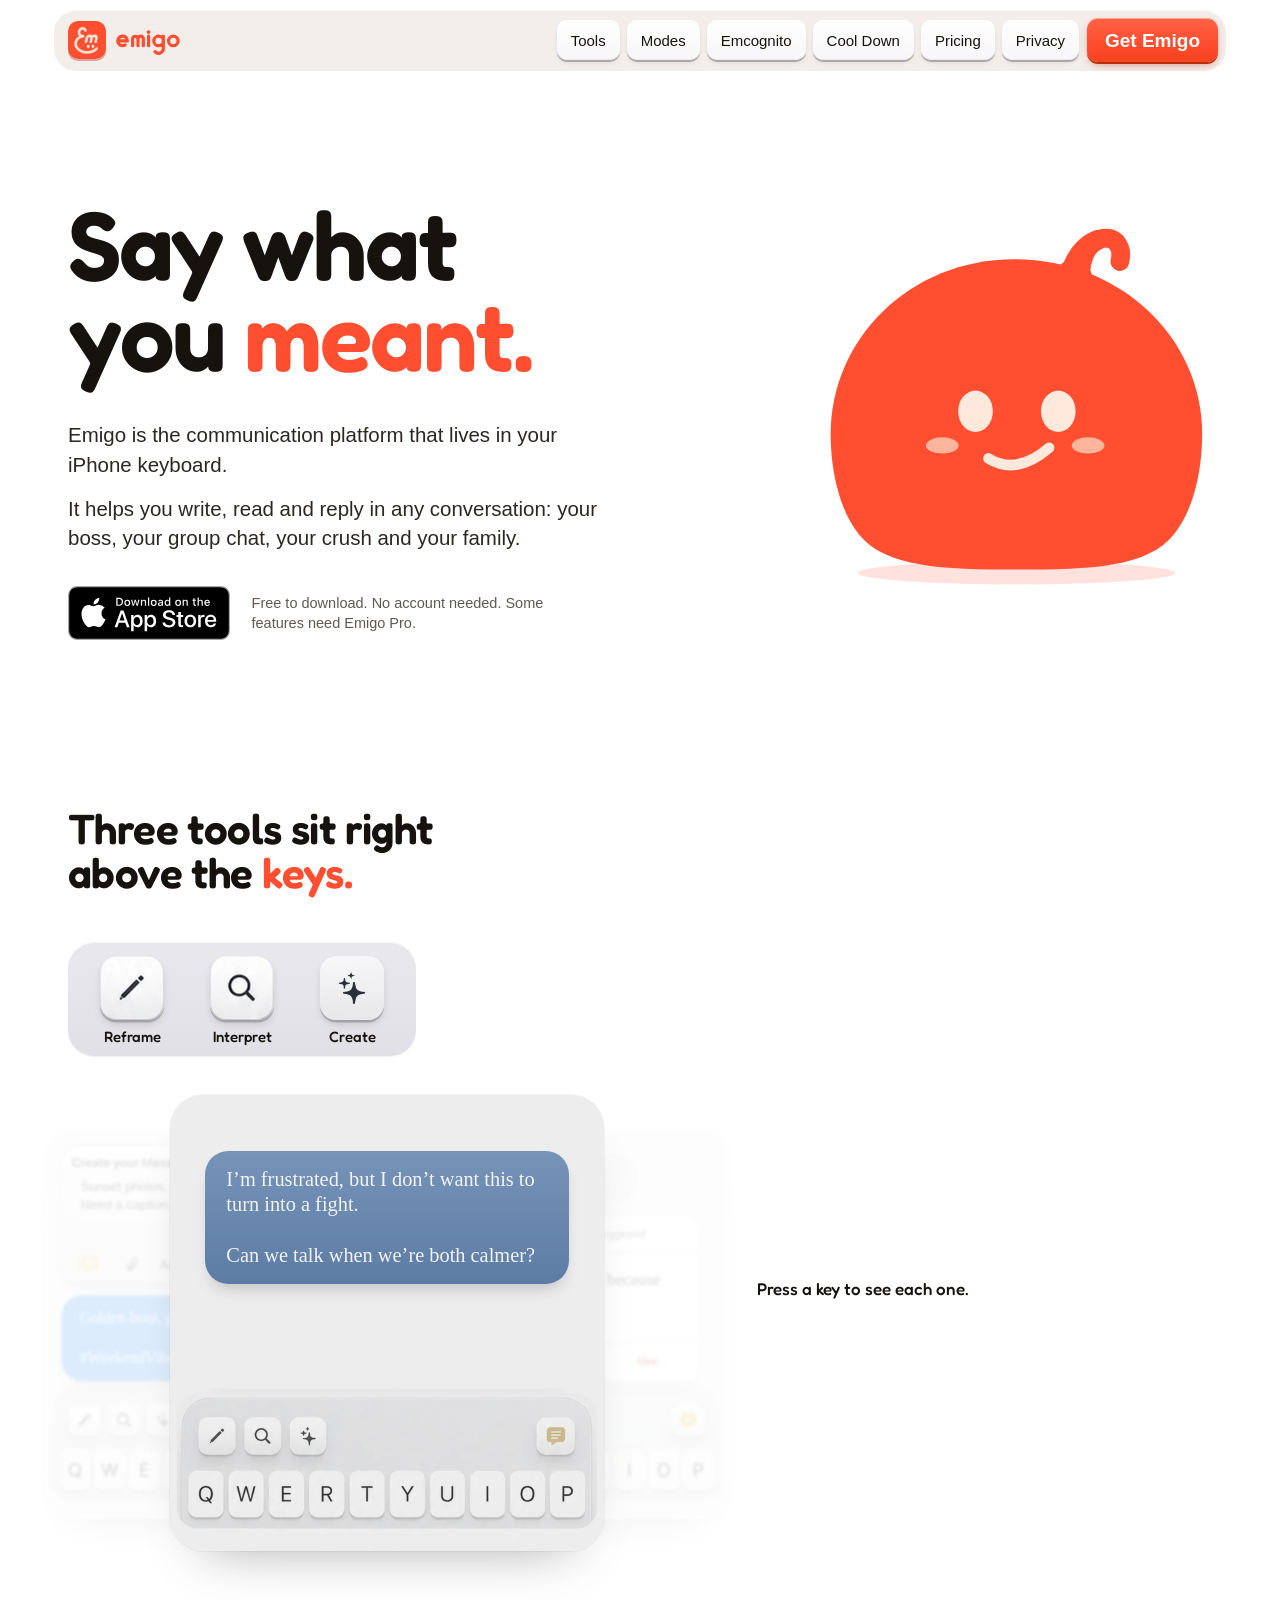
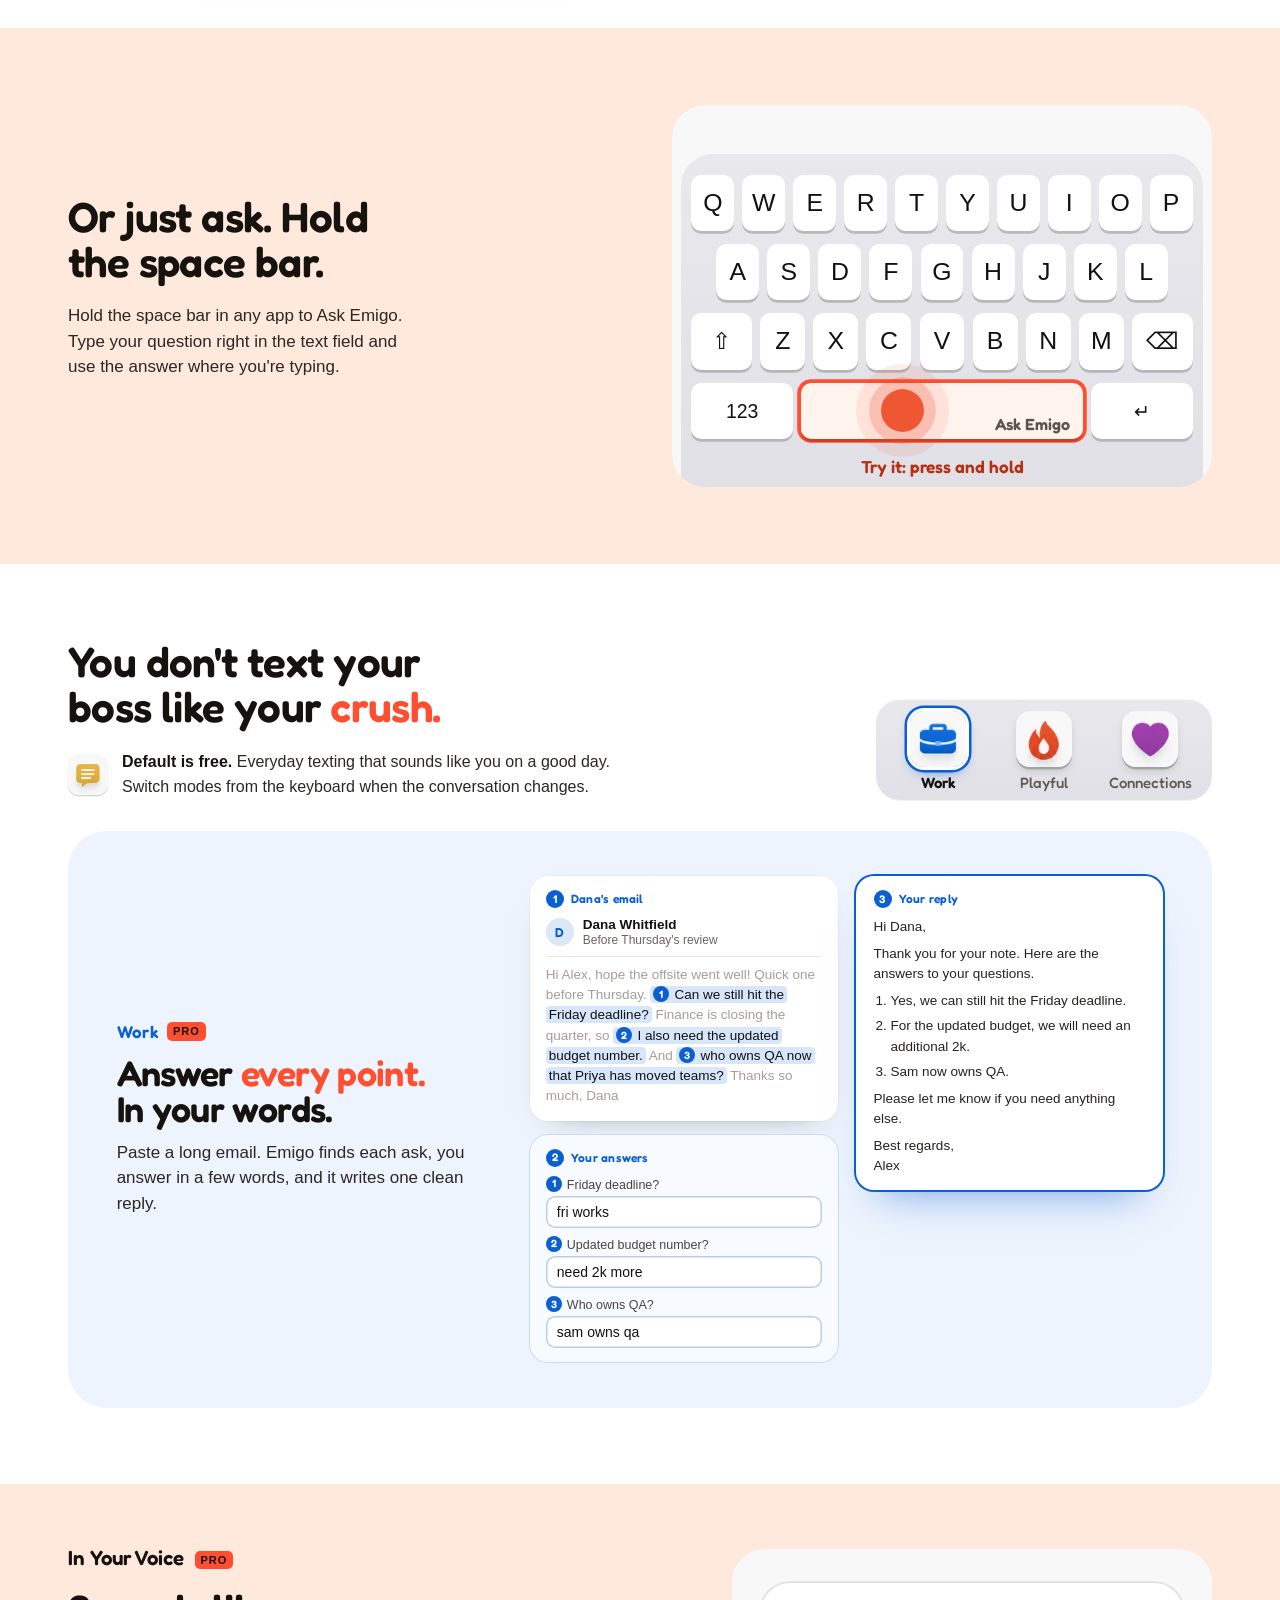
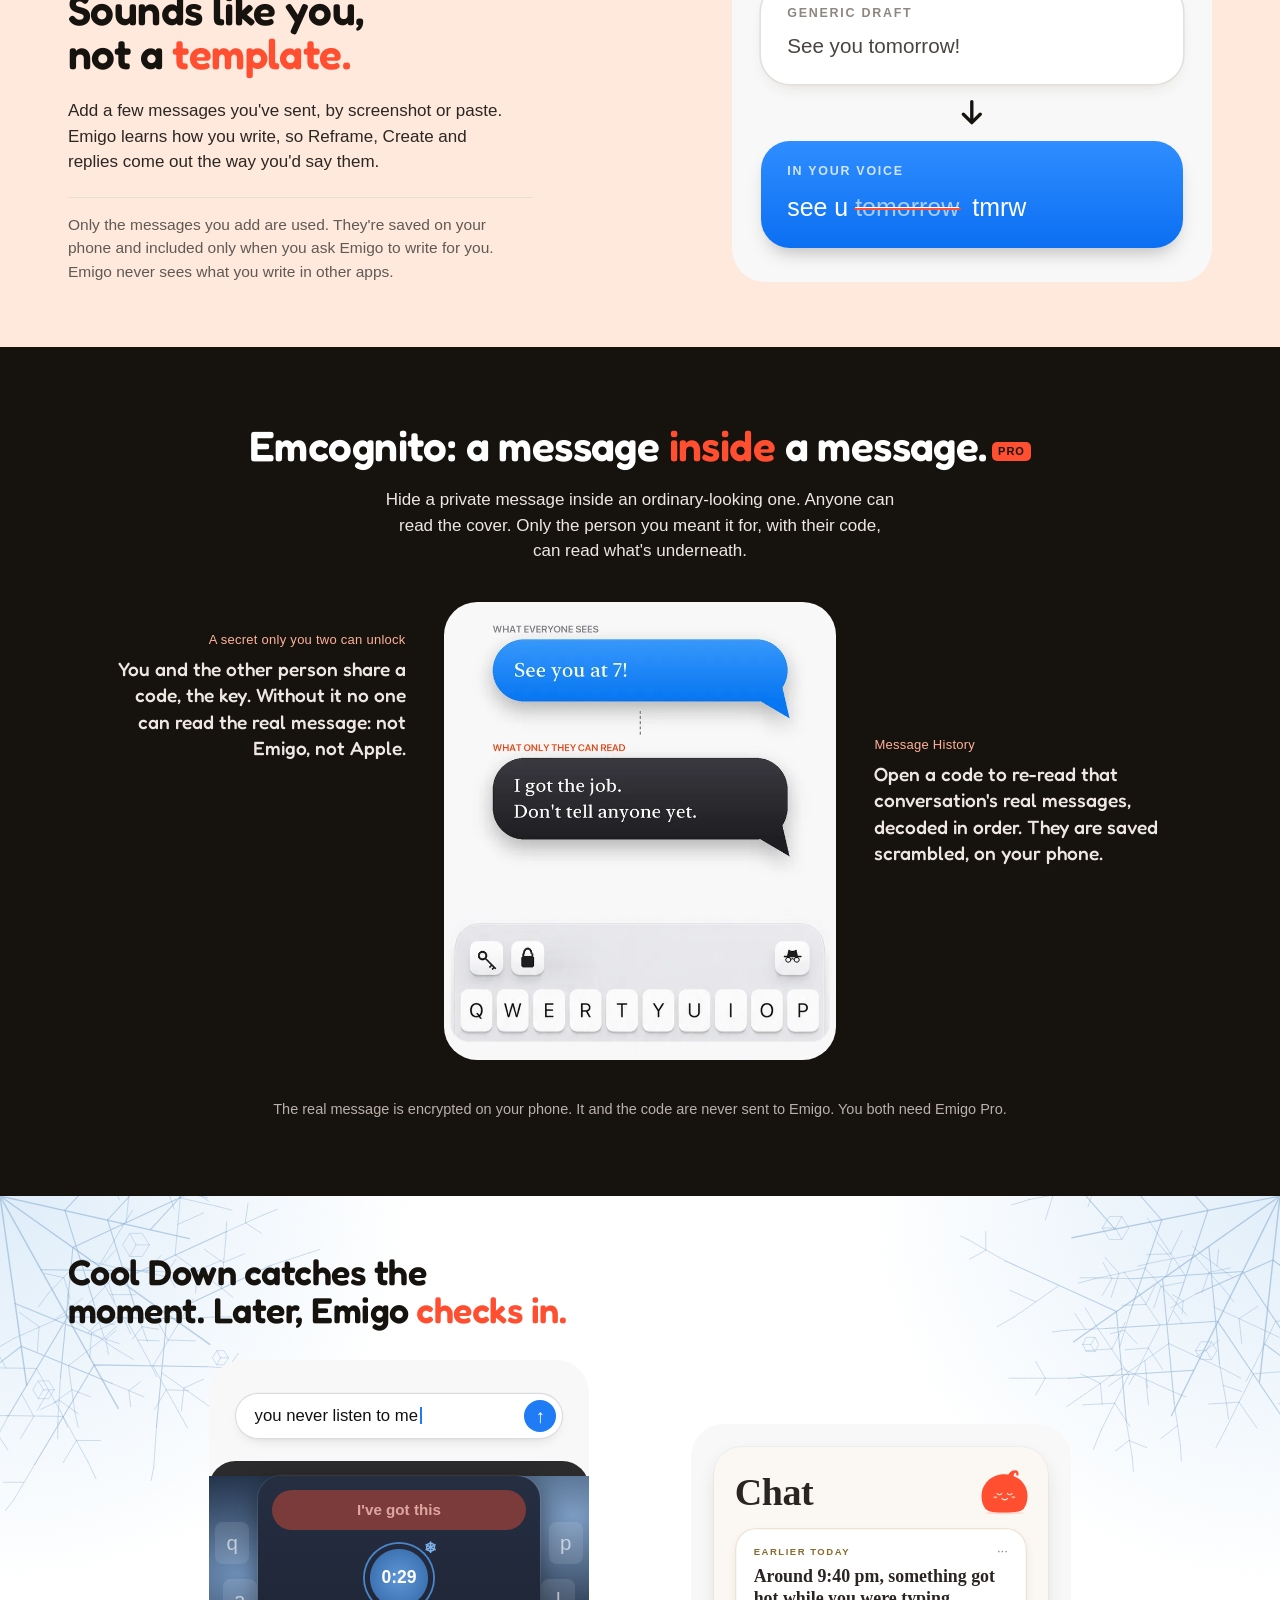
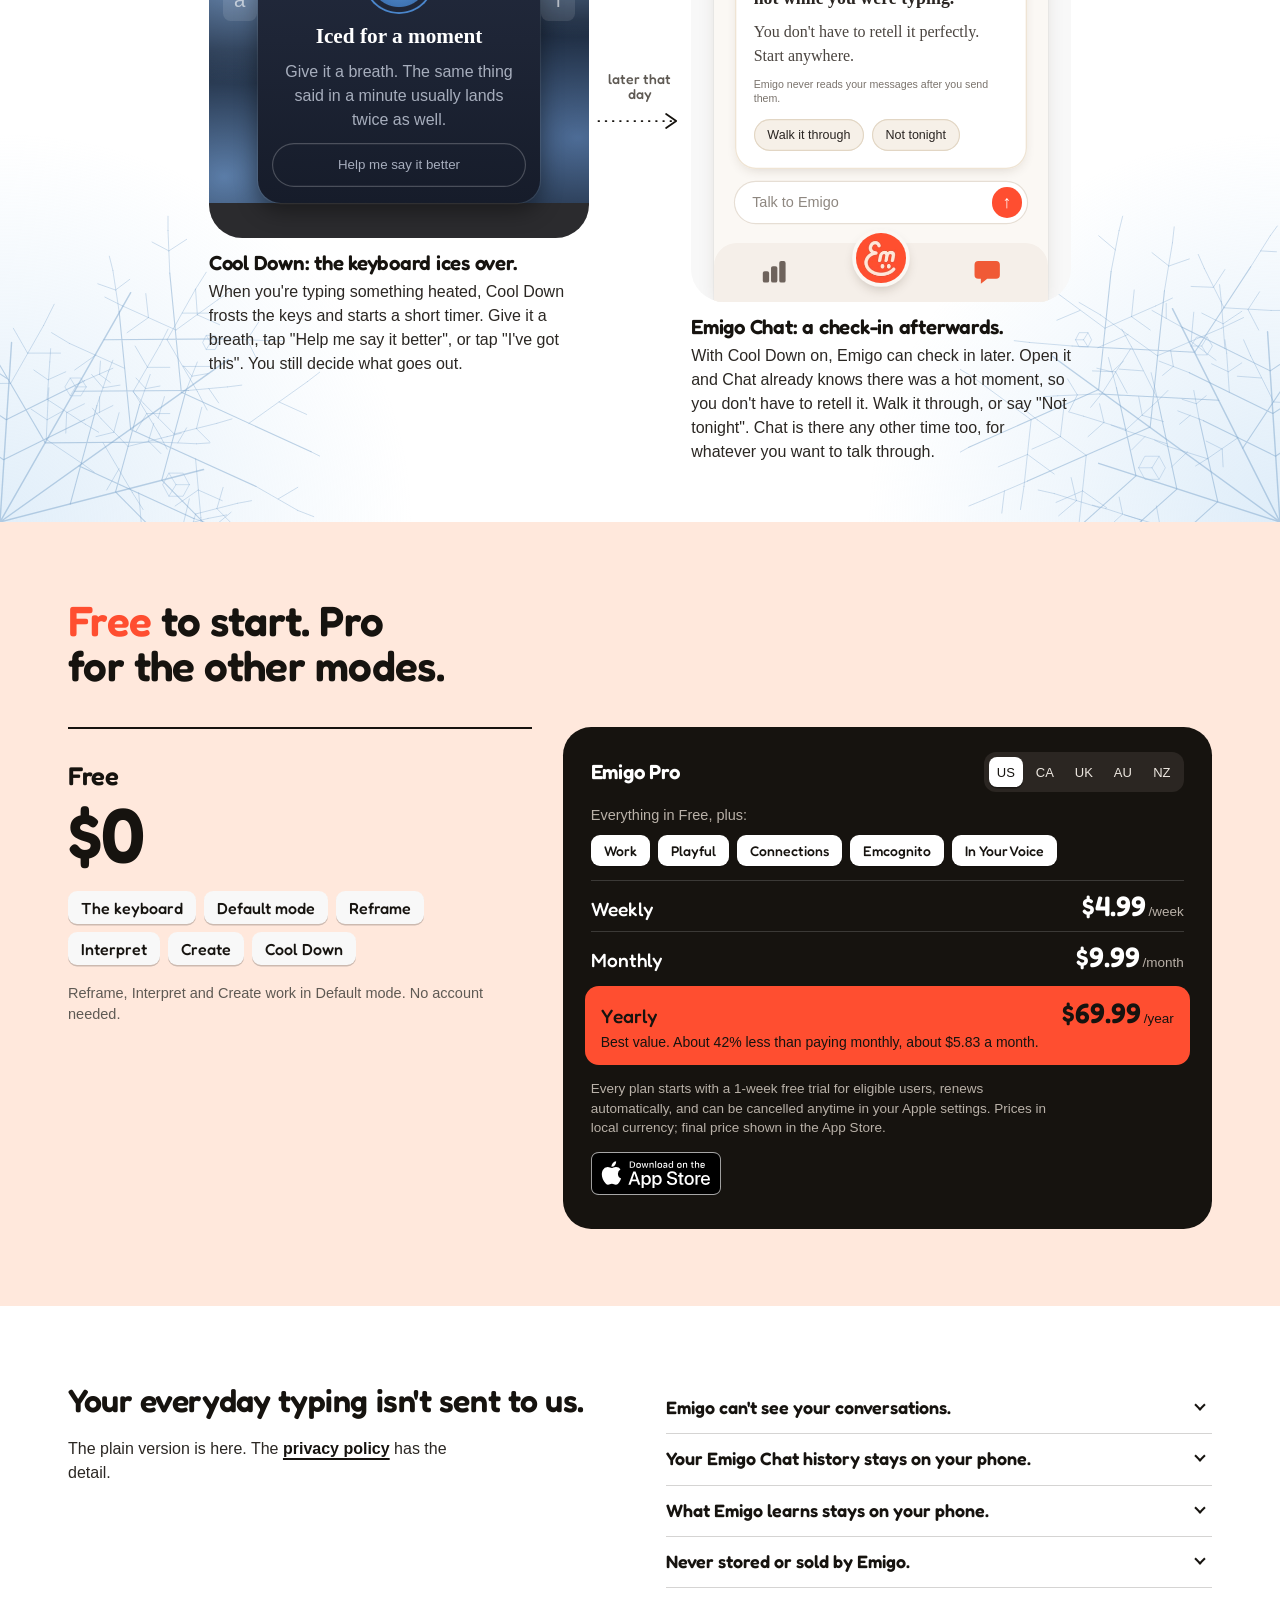
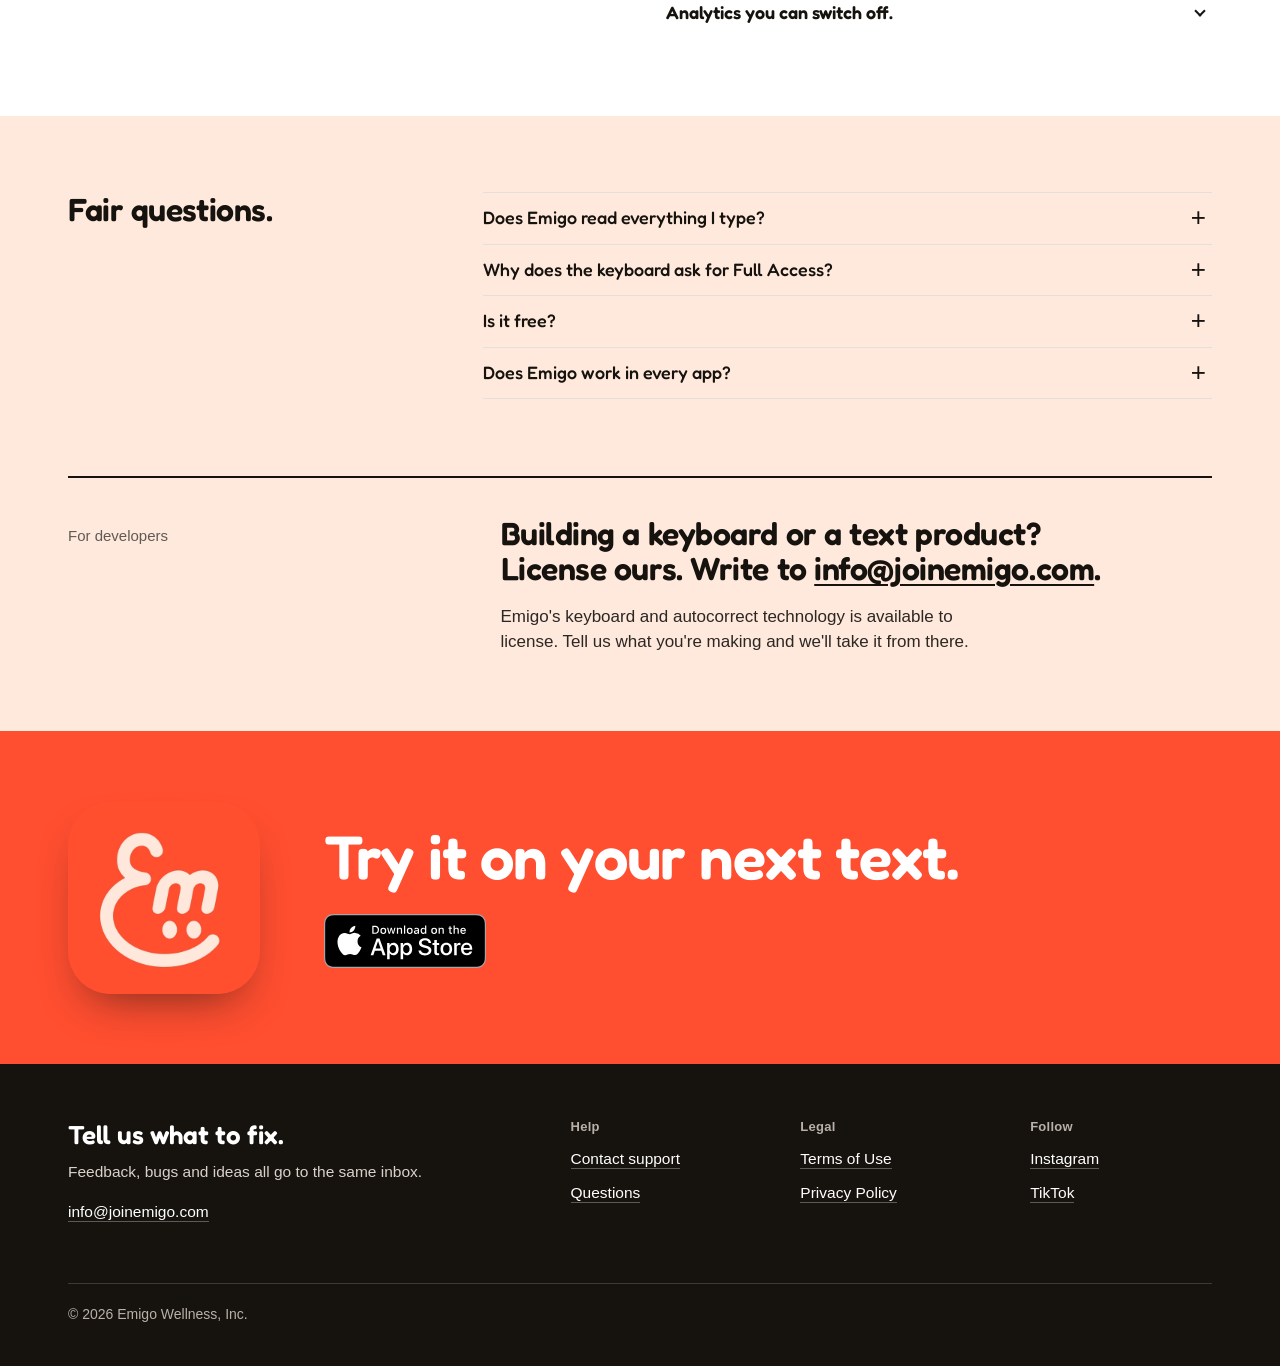
==== commit a27ca995: "Work reply: only the user's answers, no invented facts" ====
--- a/index.html
+++ b/index.html
@@ -133,7 +133,7 @@
           <h3>Answer <em>every point.</em> In your words.</h3>
           <p>Paste a long email. Emigo finds each ask, you answer in a few words, and it writes one clean reply.</p>
         </div>
-        <div class="mx-vis wk" role="img" aria-label="Work example in three steps. Step 1, Dana's email holds three asks: can we still hit the Friday deadline, the updated budget number, and who owns QA now. Step 2, your answers: fri works, need 2k more, sam owns qa. Step 3, the reply: Hi Dana, thanks for your note. Here are the answers to your questions. Friday still works for the launch build. We'll need an additional $2,000 to cover the updated scope; happy to walk through the breakdown. Sam has taken over QA ownership as of this week. Please let me know if you need anything else. Best regards, Alex.">
+        <div class="mx-vis wk" role="img" aria-label="Work example in three steps. Step 1, Dana's email holds three asks: can we still hit the Friday deadline, the updated budget number, and who owns QA now. Step 2, your answers: fri works, need 2k more, sam owns qa. Step 3, the reply: Hi Dana, thanks for your note. Here are the answers to your questions. Yes, we can still hit the Friday deadline. For the updated budget, we will need an additional 2k. Sam now owns QA. Please let me know if you need anything else. Best regards, Alex.">
           <div class="wk-mail" aria-hidden="true">
             <small class="wk-step"><b>1</b>Dana's email</small>
             <div class="wk-from"><i>D</i><b>Dana Whitfield</b><small>Before Thursday's review</small></div>
@@ -149,7 +149,7 @@
             <small class="wk-step"><b>3</b>Your reply</small>
             <p>Hi Dana,</p>
             <p>Thank you for your note. Here are the answers to your questions.</p>
-            <ol><li>Friday still works for the launch build.</li><li>We'll need an additional $2,000 to cover the updated scope; happy to walk through the breakdown.</li><li>Sam has taken over QA ownership as of this week.</li></ol>
+            <ol><li>Yes, we can still hit the Friday deadline.</li><li>For the updated budget, we will need an additional 2k.</li><li>Sam now owns QA.</li></ol>
             <p>Please let me know if you need anything else.</p>
             <p>Best regards,<br>Alex</p>
           </div>
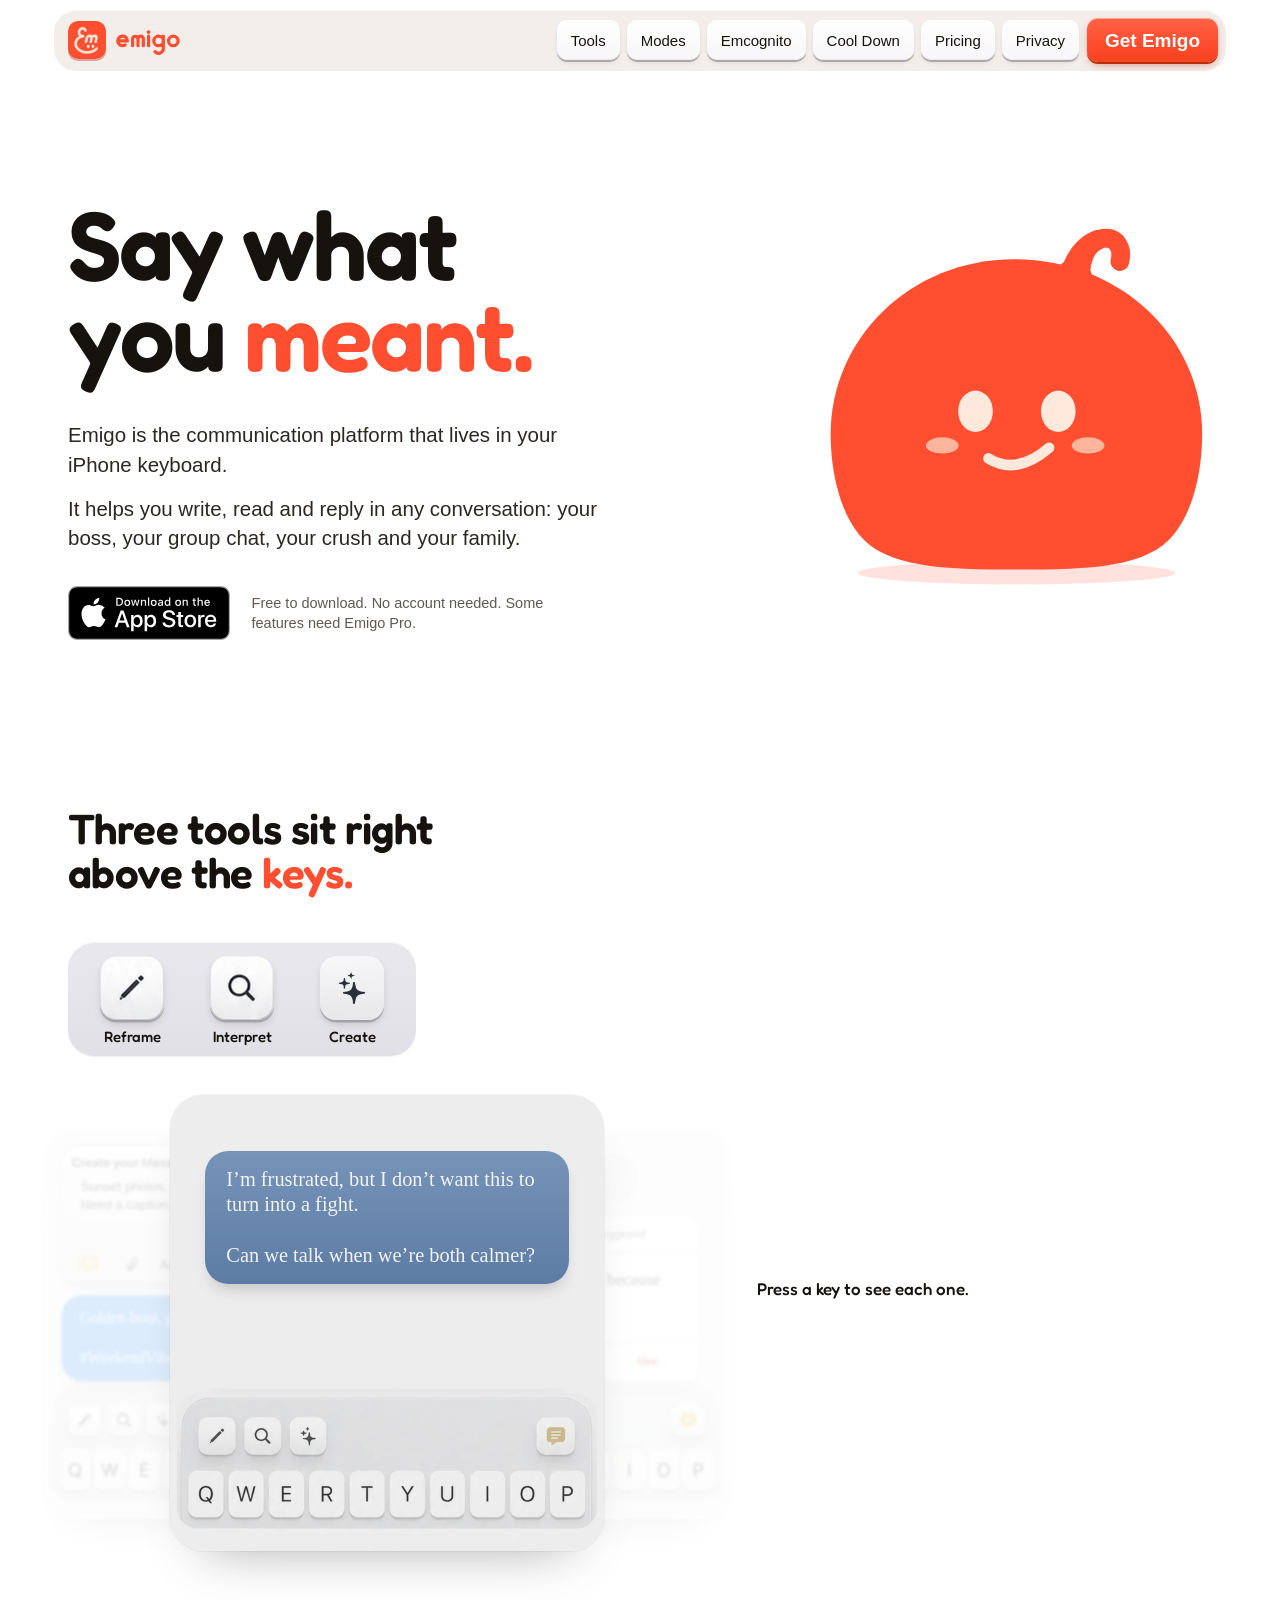
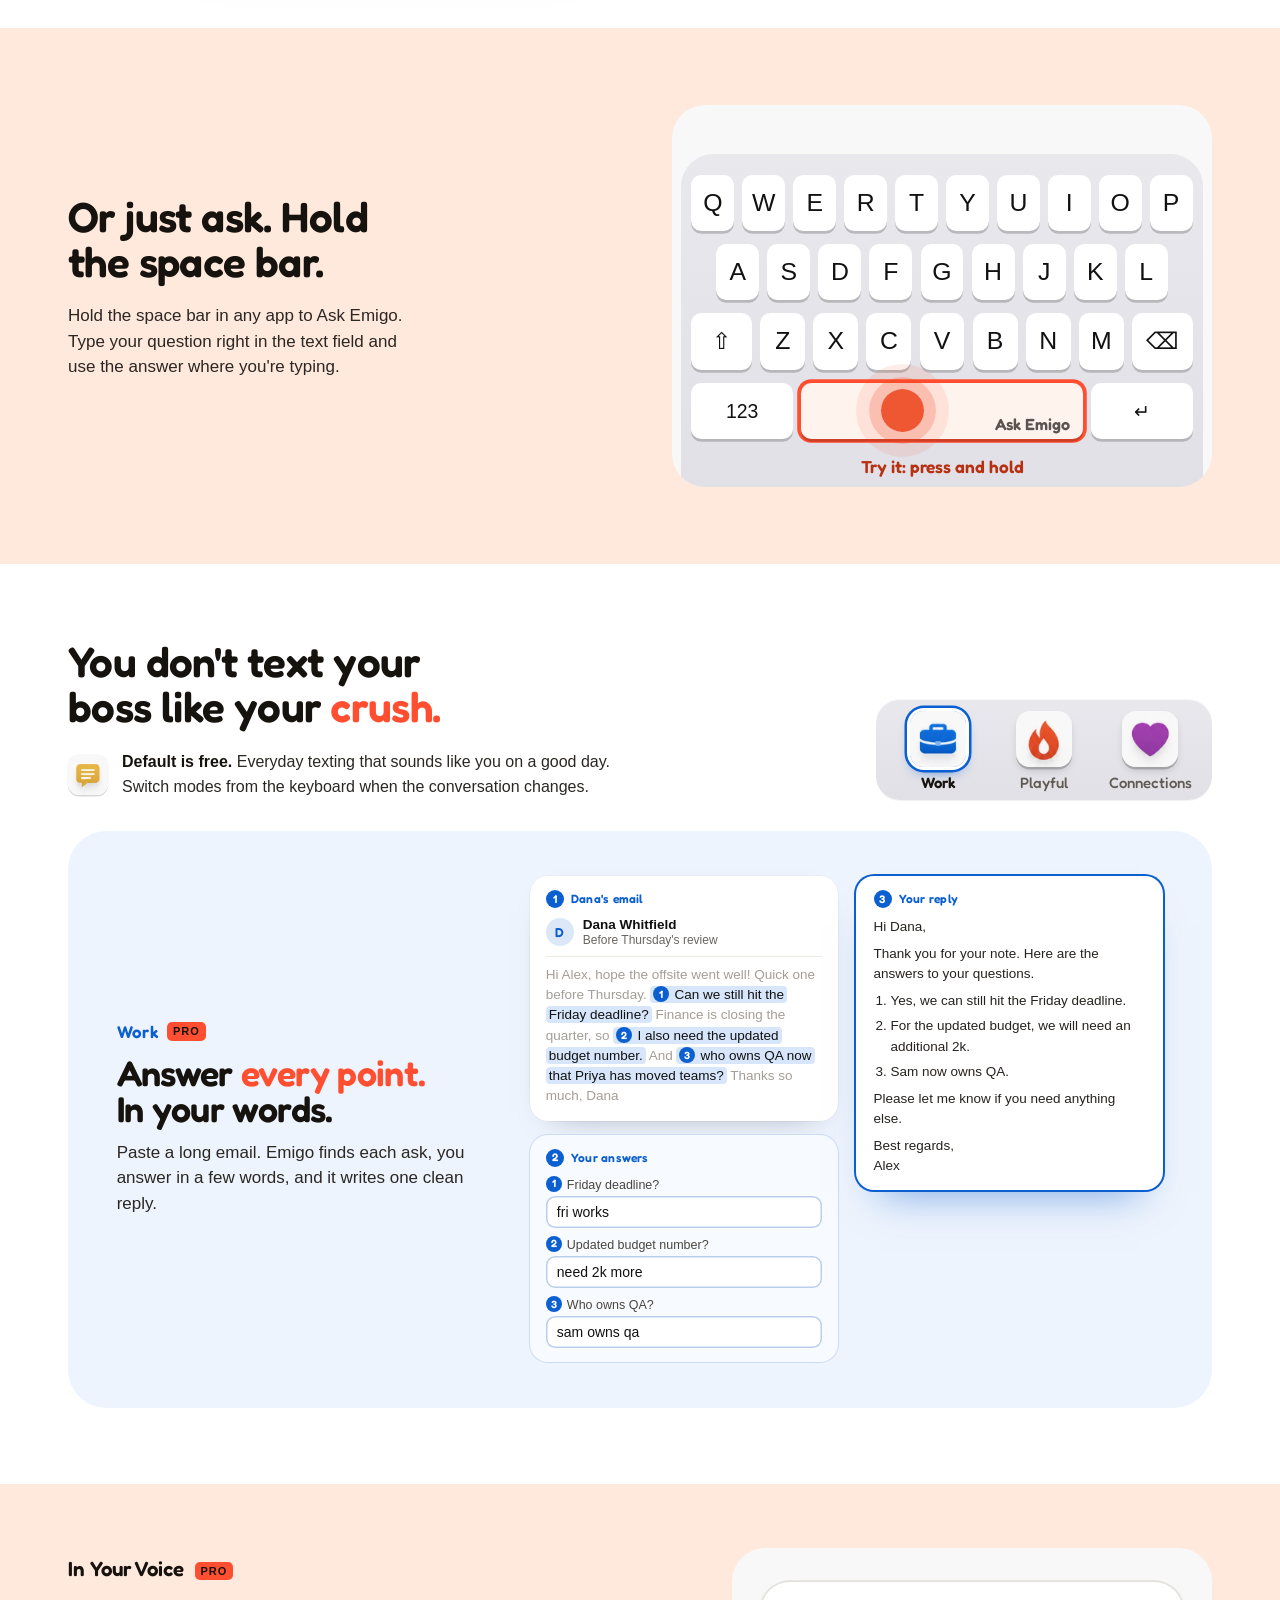
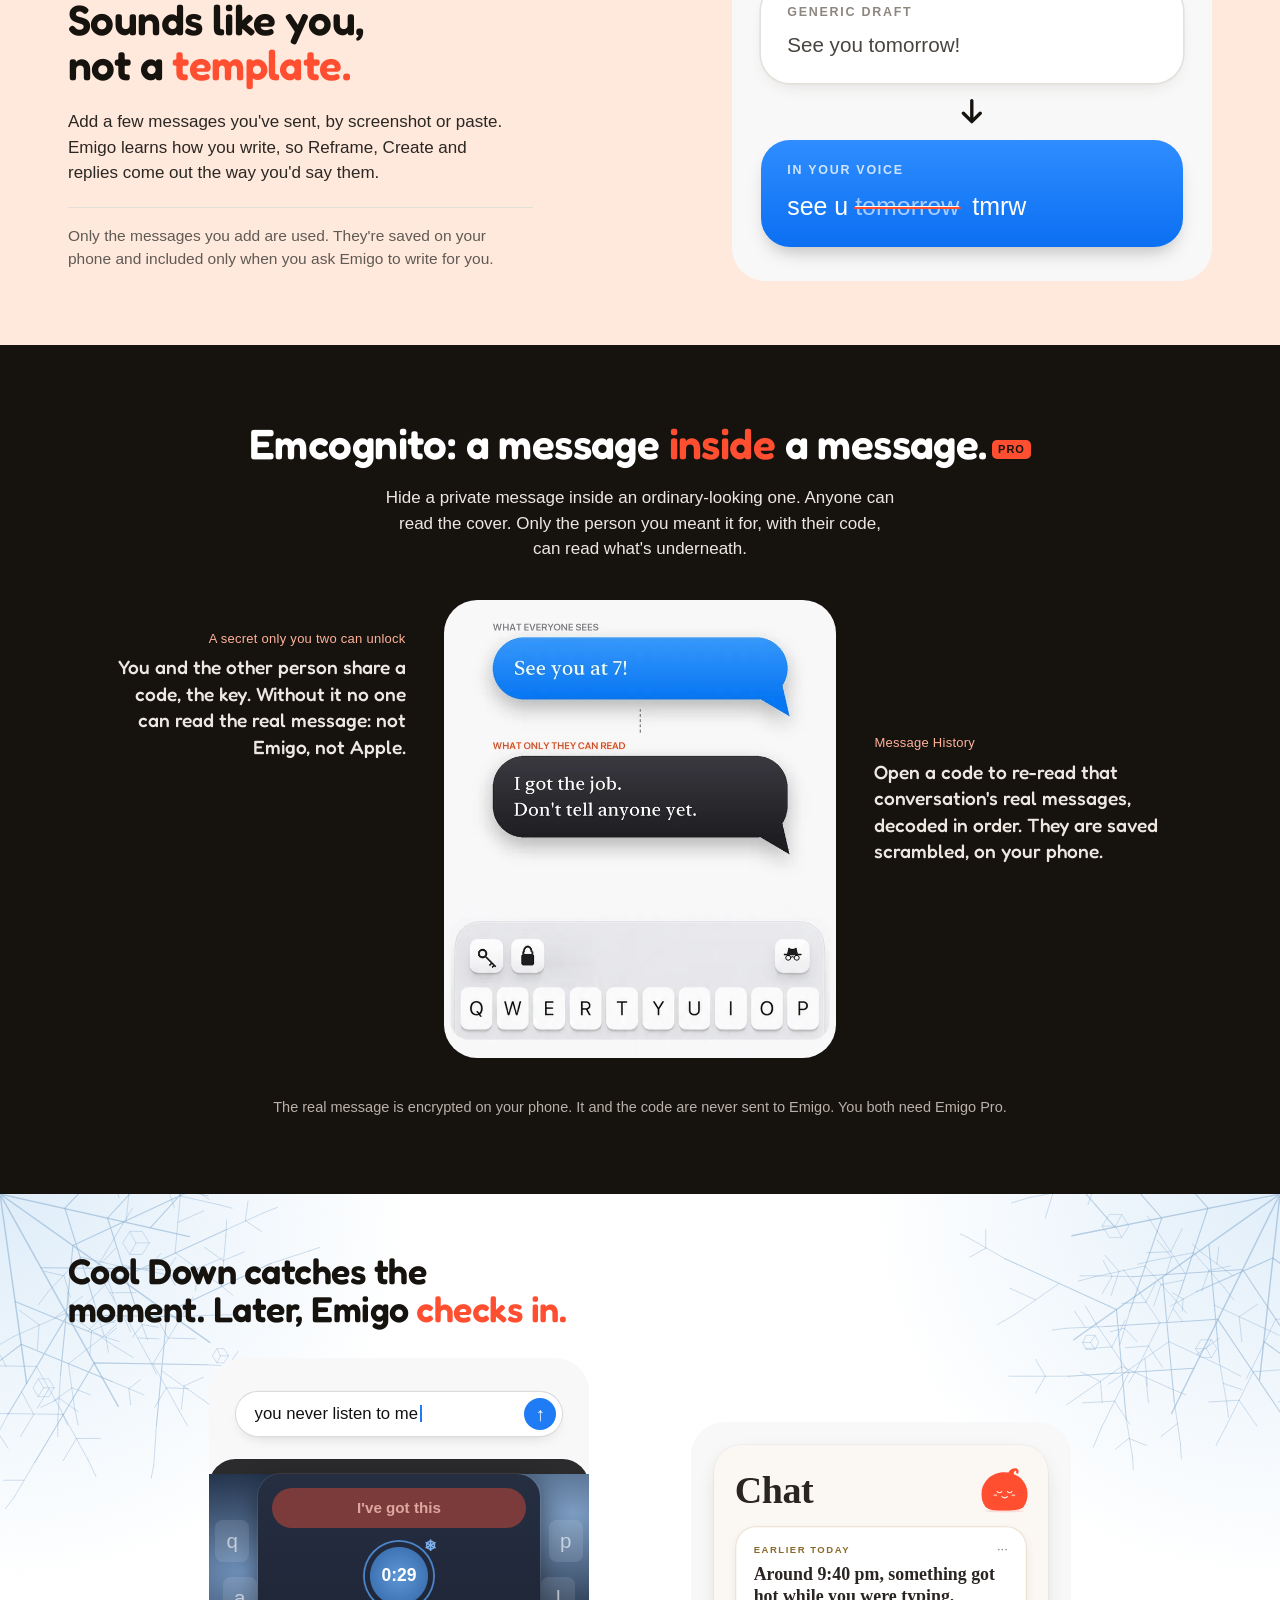
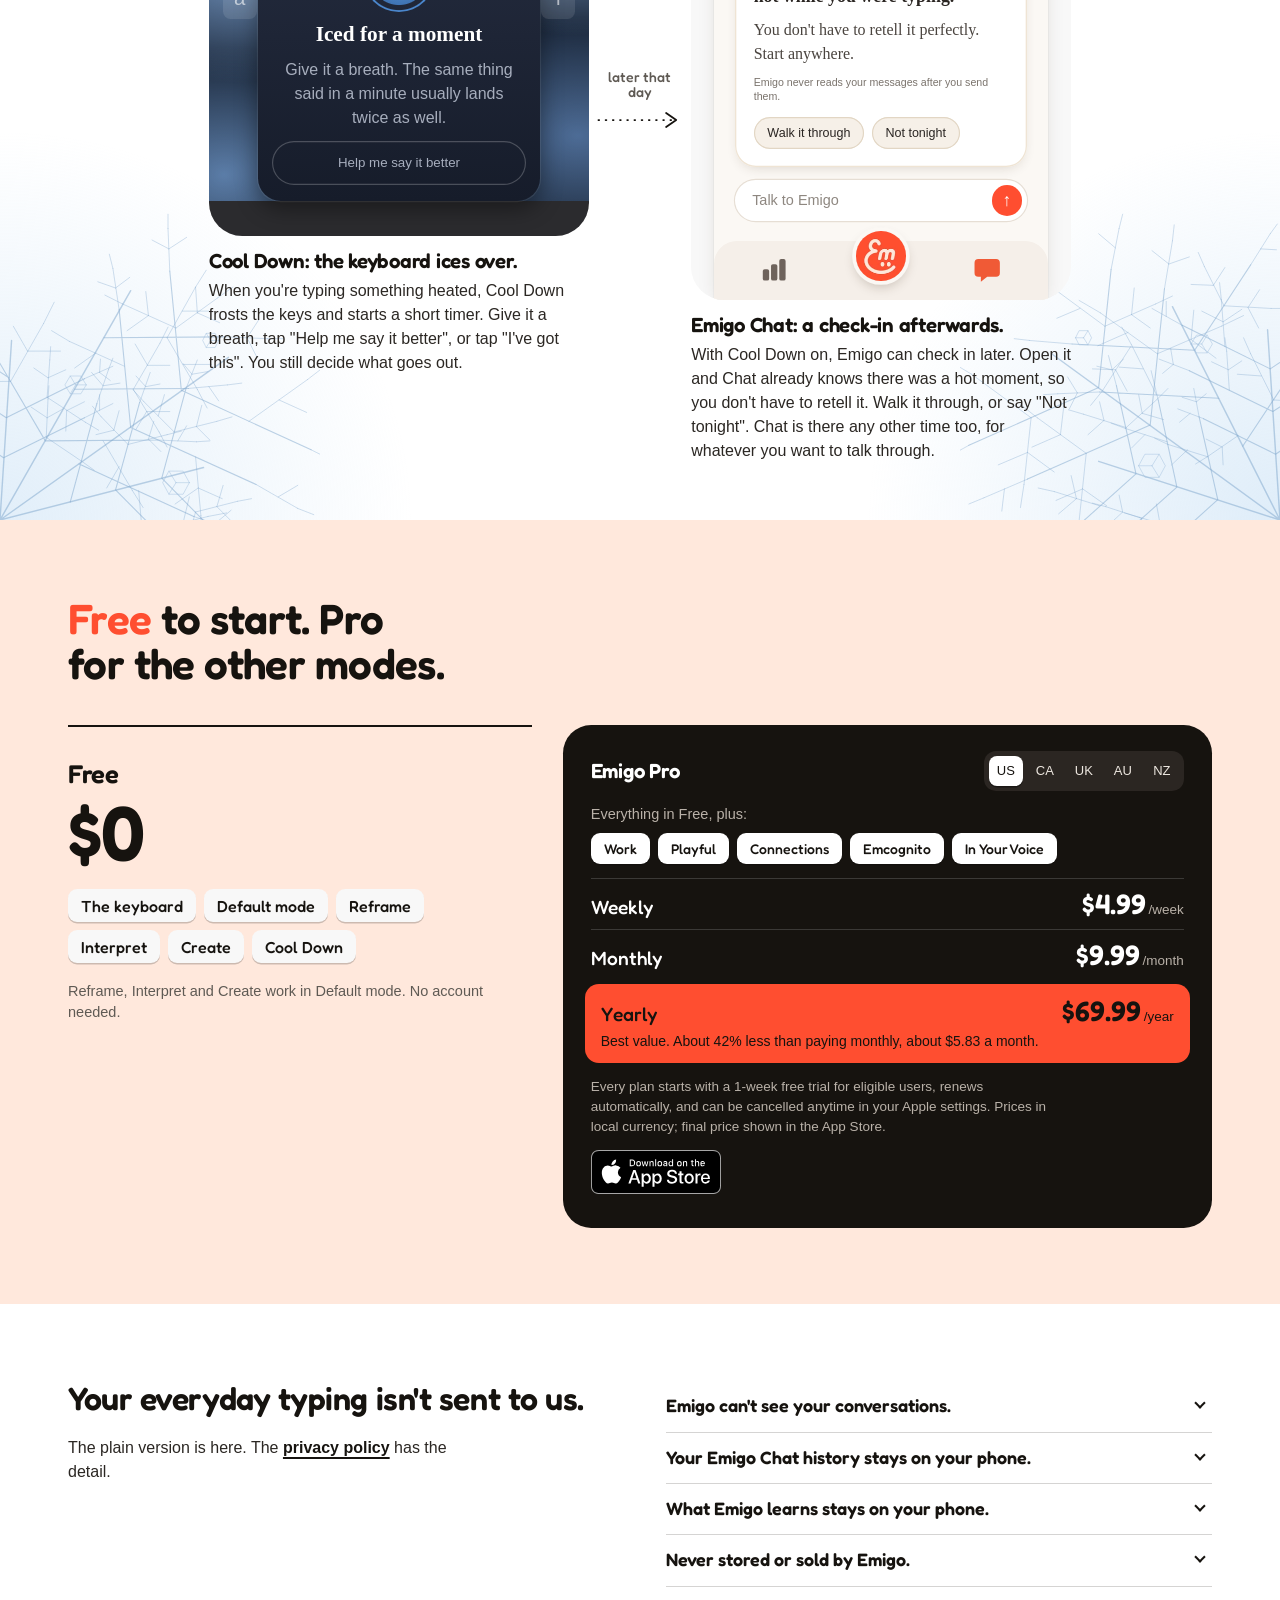
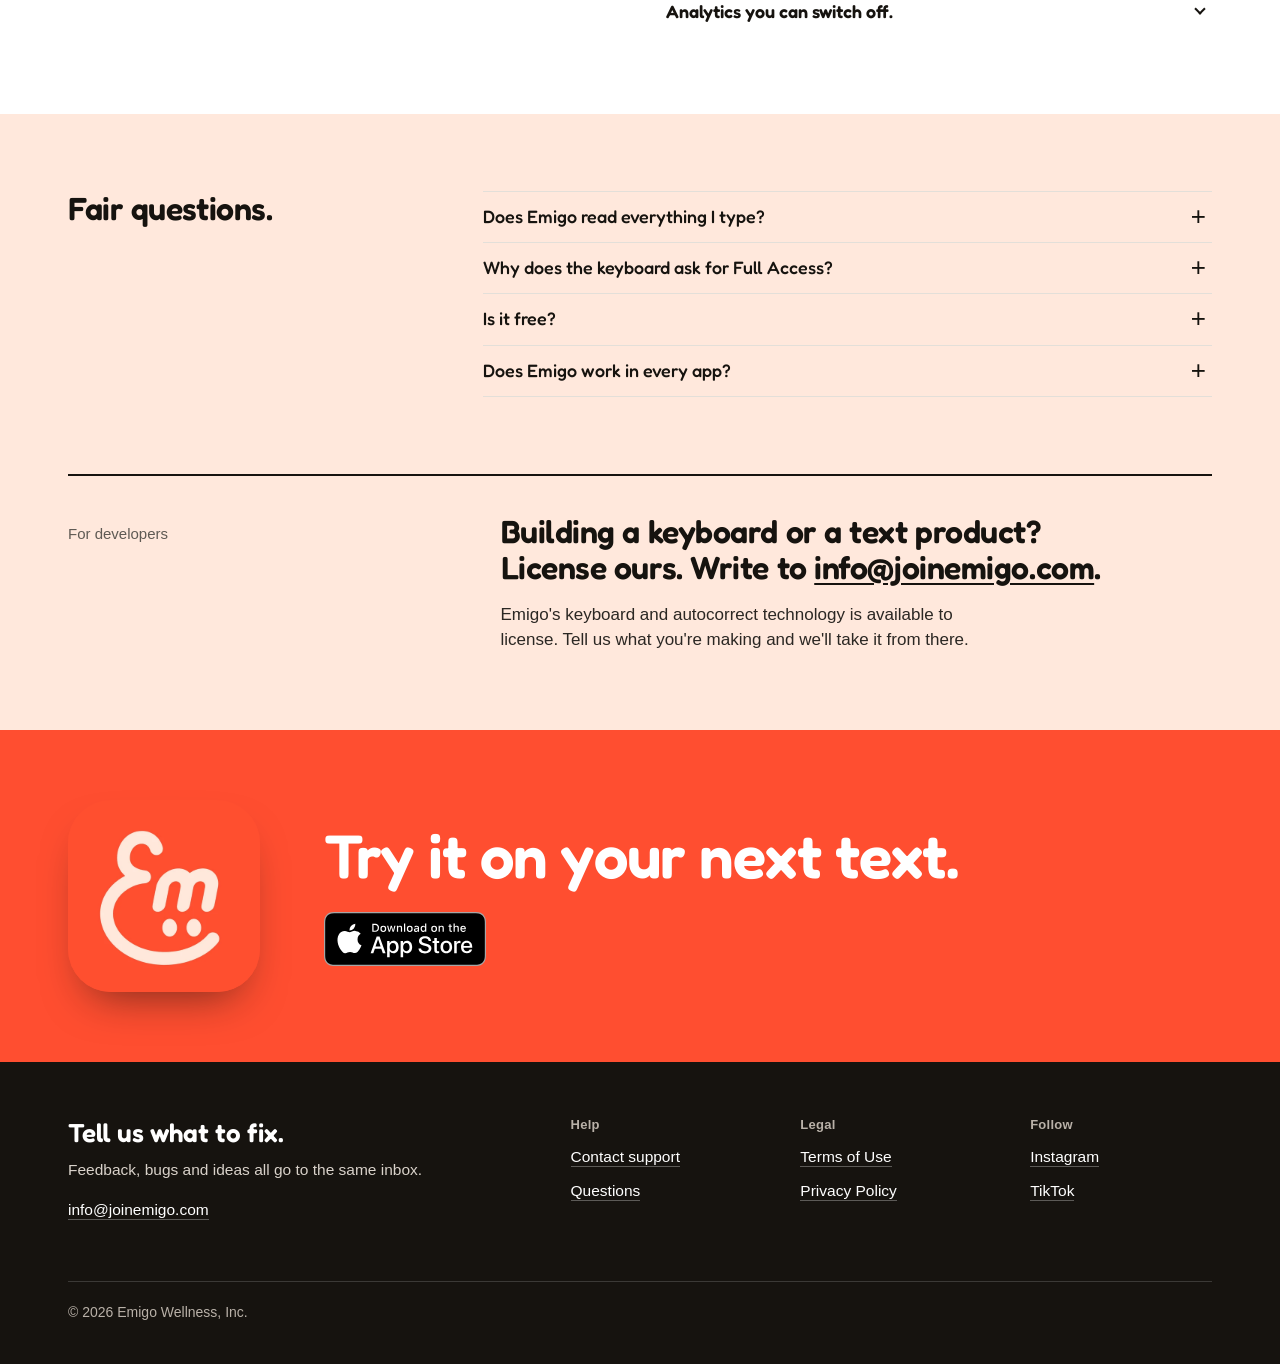
==== commit a25d4e5b: "Remove 'Emigo never sees what you write in other apps'" ====
--- a/index.html
+++ b/index.html
@@ -207,7 +207,7 @@
       <p class="iyv-k">In Your Voice <span class="tag">PRO</span></p>
       <h2>Sounds like you, not a <em>template.</em></h2>
       <p class="lede">Add a few messages you've sent, by screenshot or paste. Emigo learns how you write, so Reframe, Create and replies come out the way you'd say them.</p>
-      <p class="iyv-priv">Only the messages you add are used. They're saved on your phone and included only when you ask Emigo to write for you. Emigo never sees what you write in other apps.</p>
+      <p class="iyv-priv">Only the messages you add are used. They're saved on your phone and included only when you ask Emigo to write for you.</p>
       <!-- UPCOMING, not shipped (APP_NEXT/tone_voice/SPEC.md sections 2 and 4); do not publish until it ships:
       <p>A different voice for work and for friends, and a note when Emigo spots a habit of yours.</p> -->
     </div>
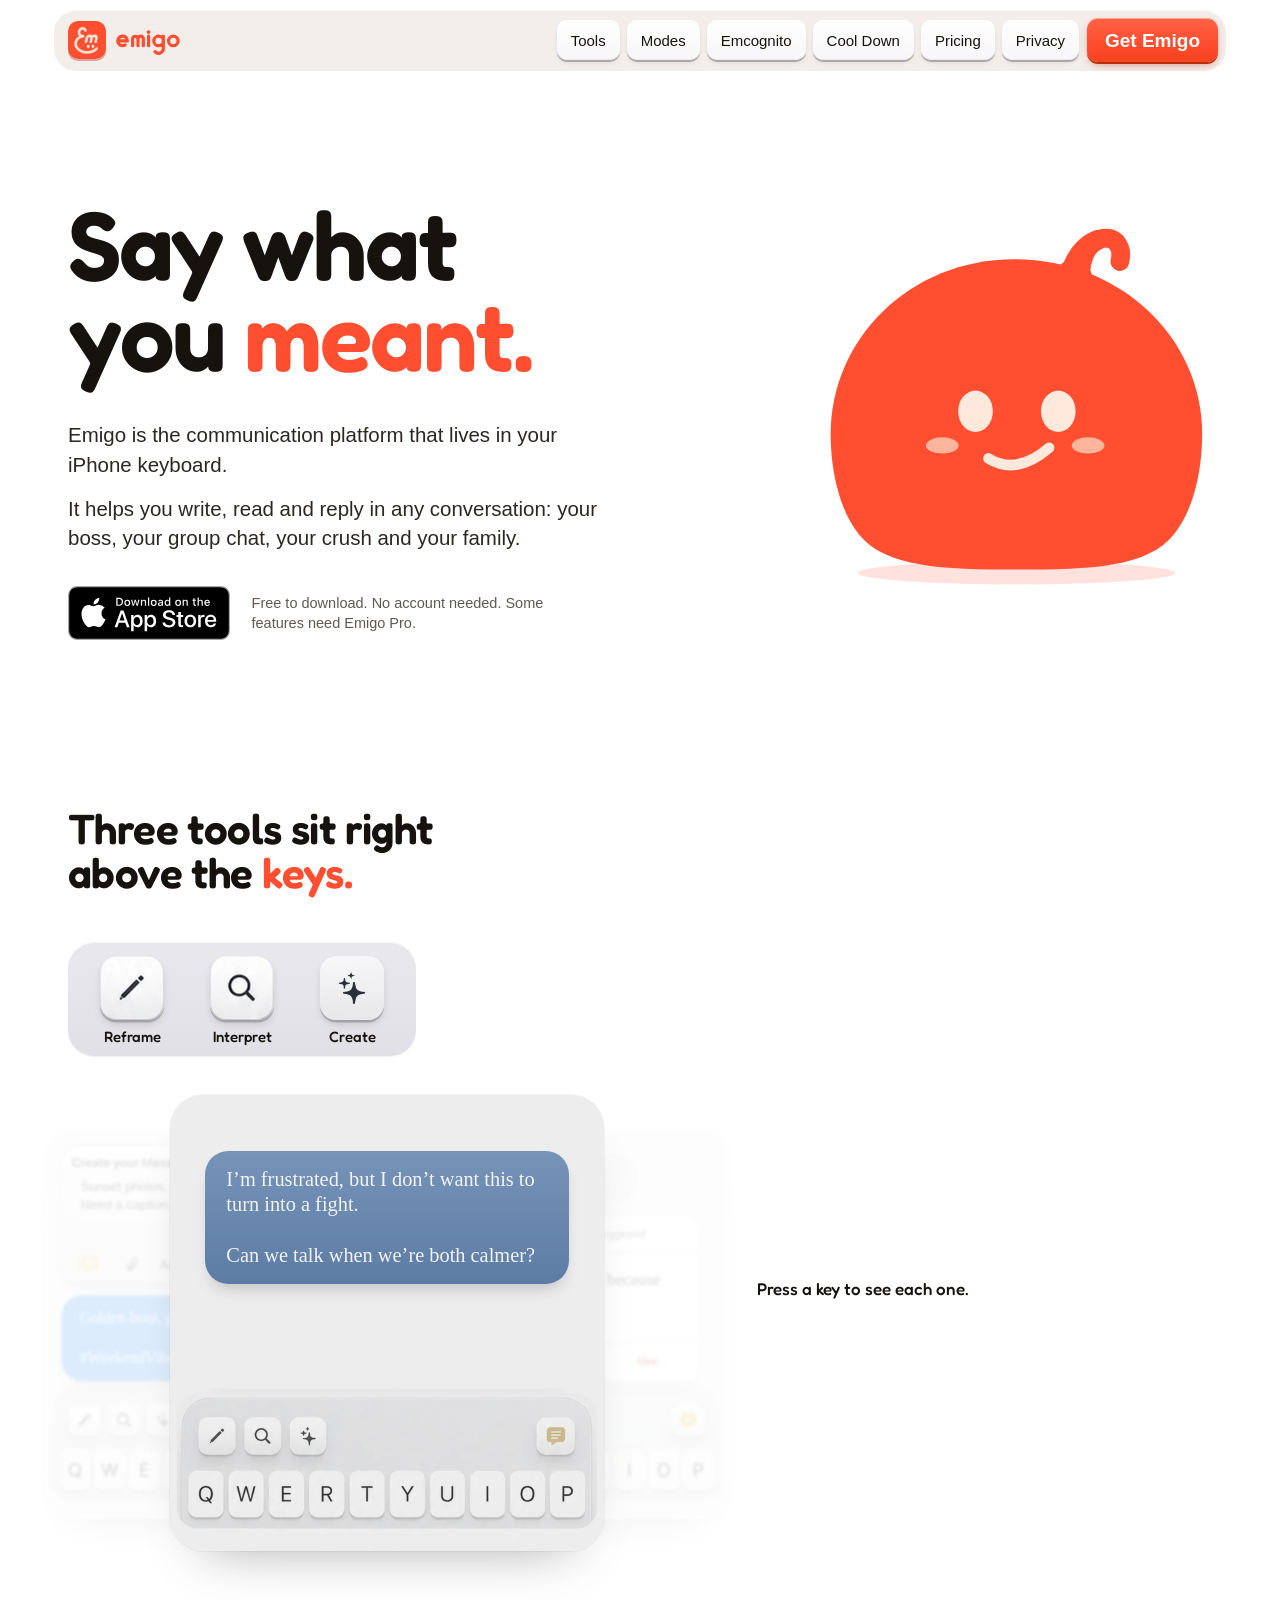
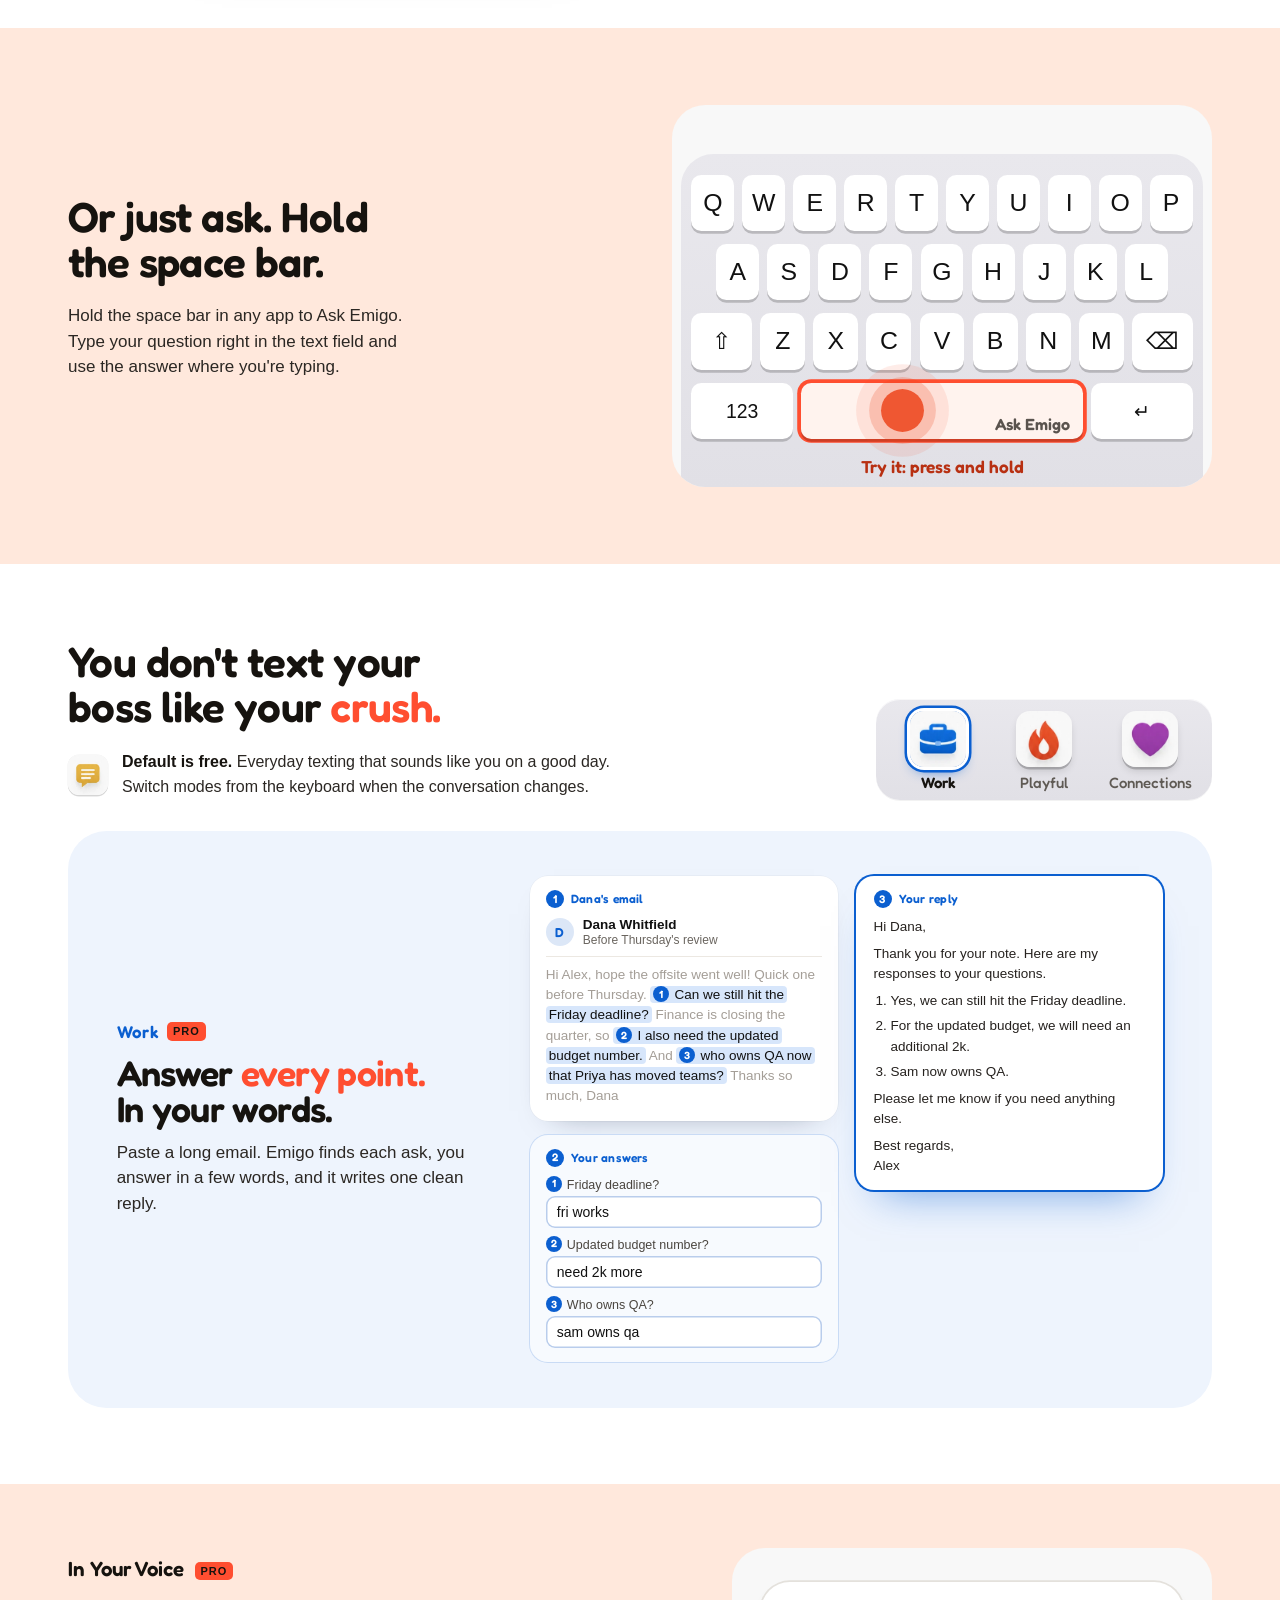
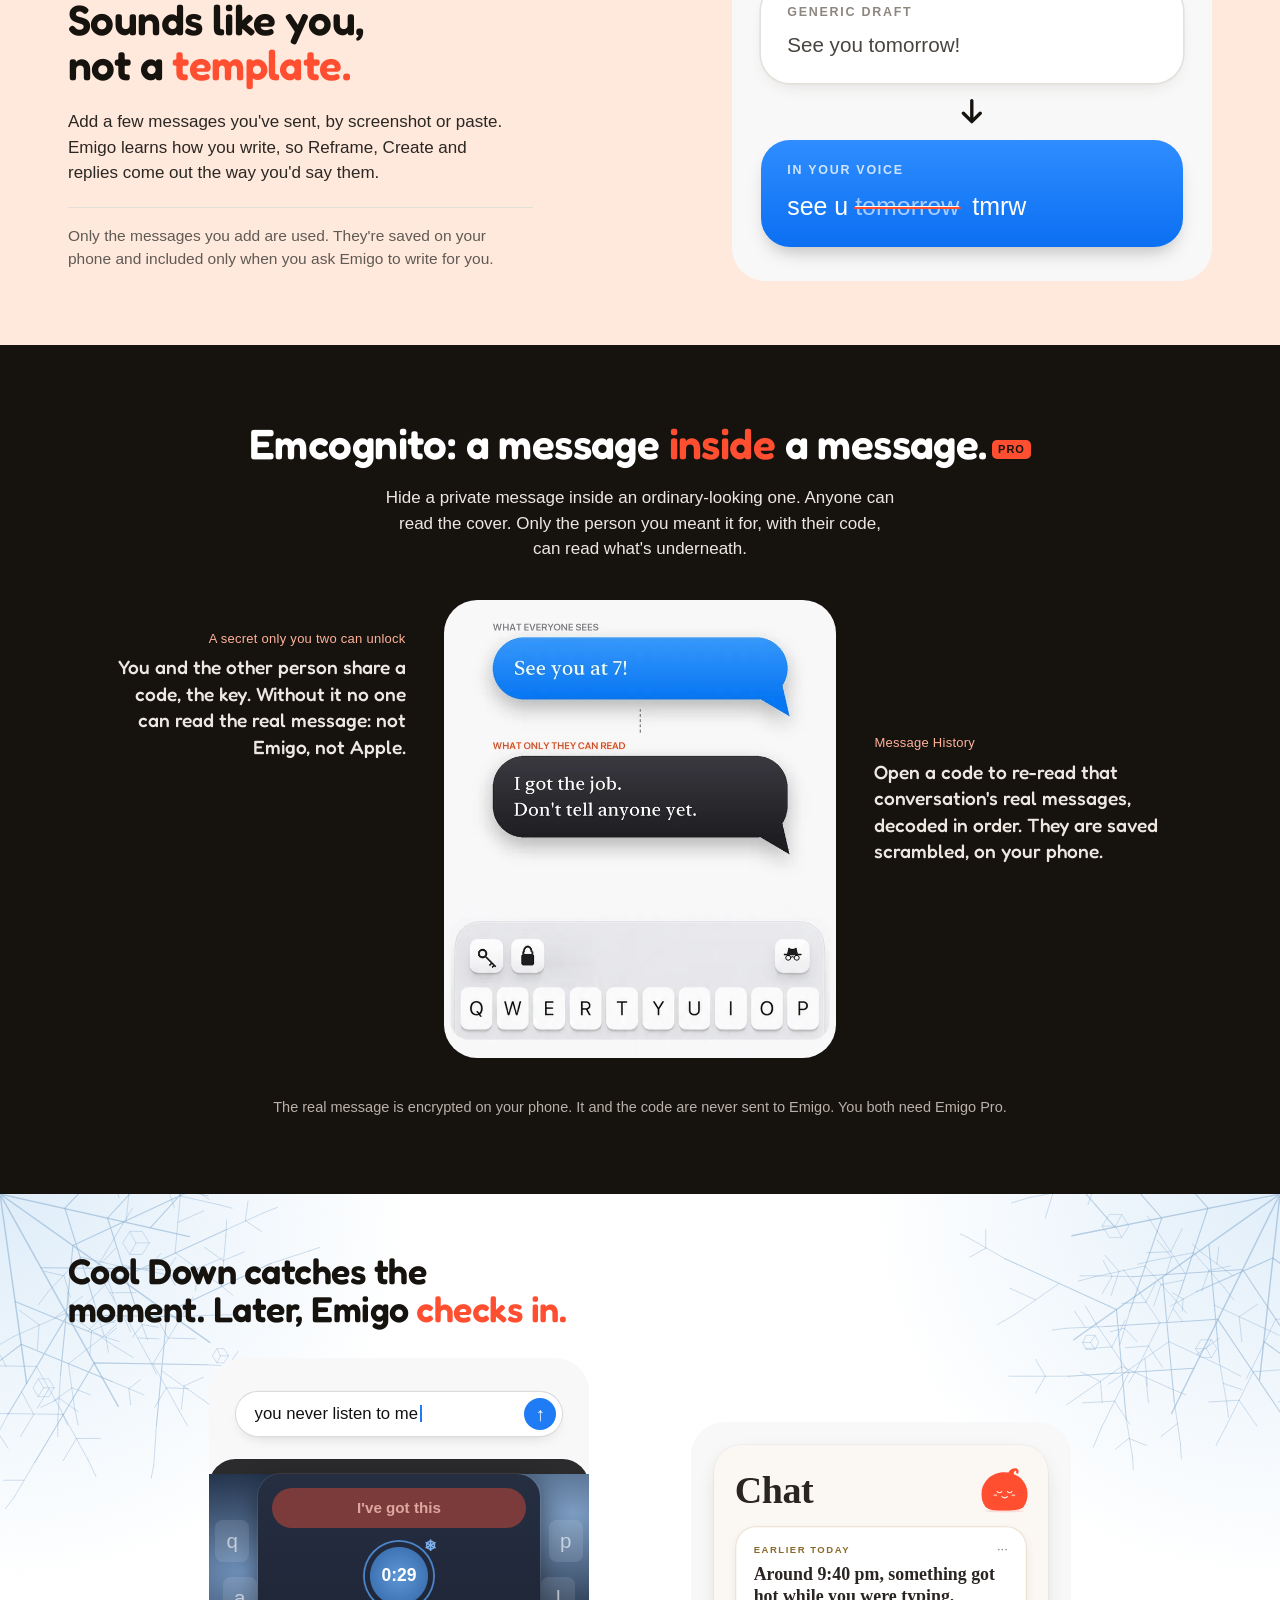
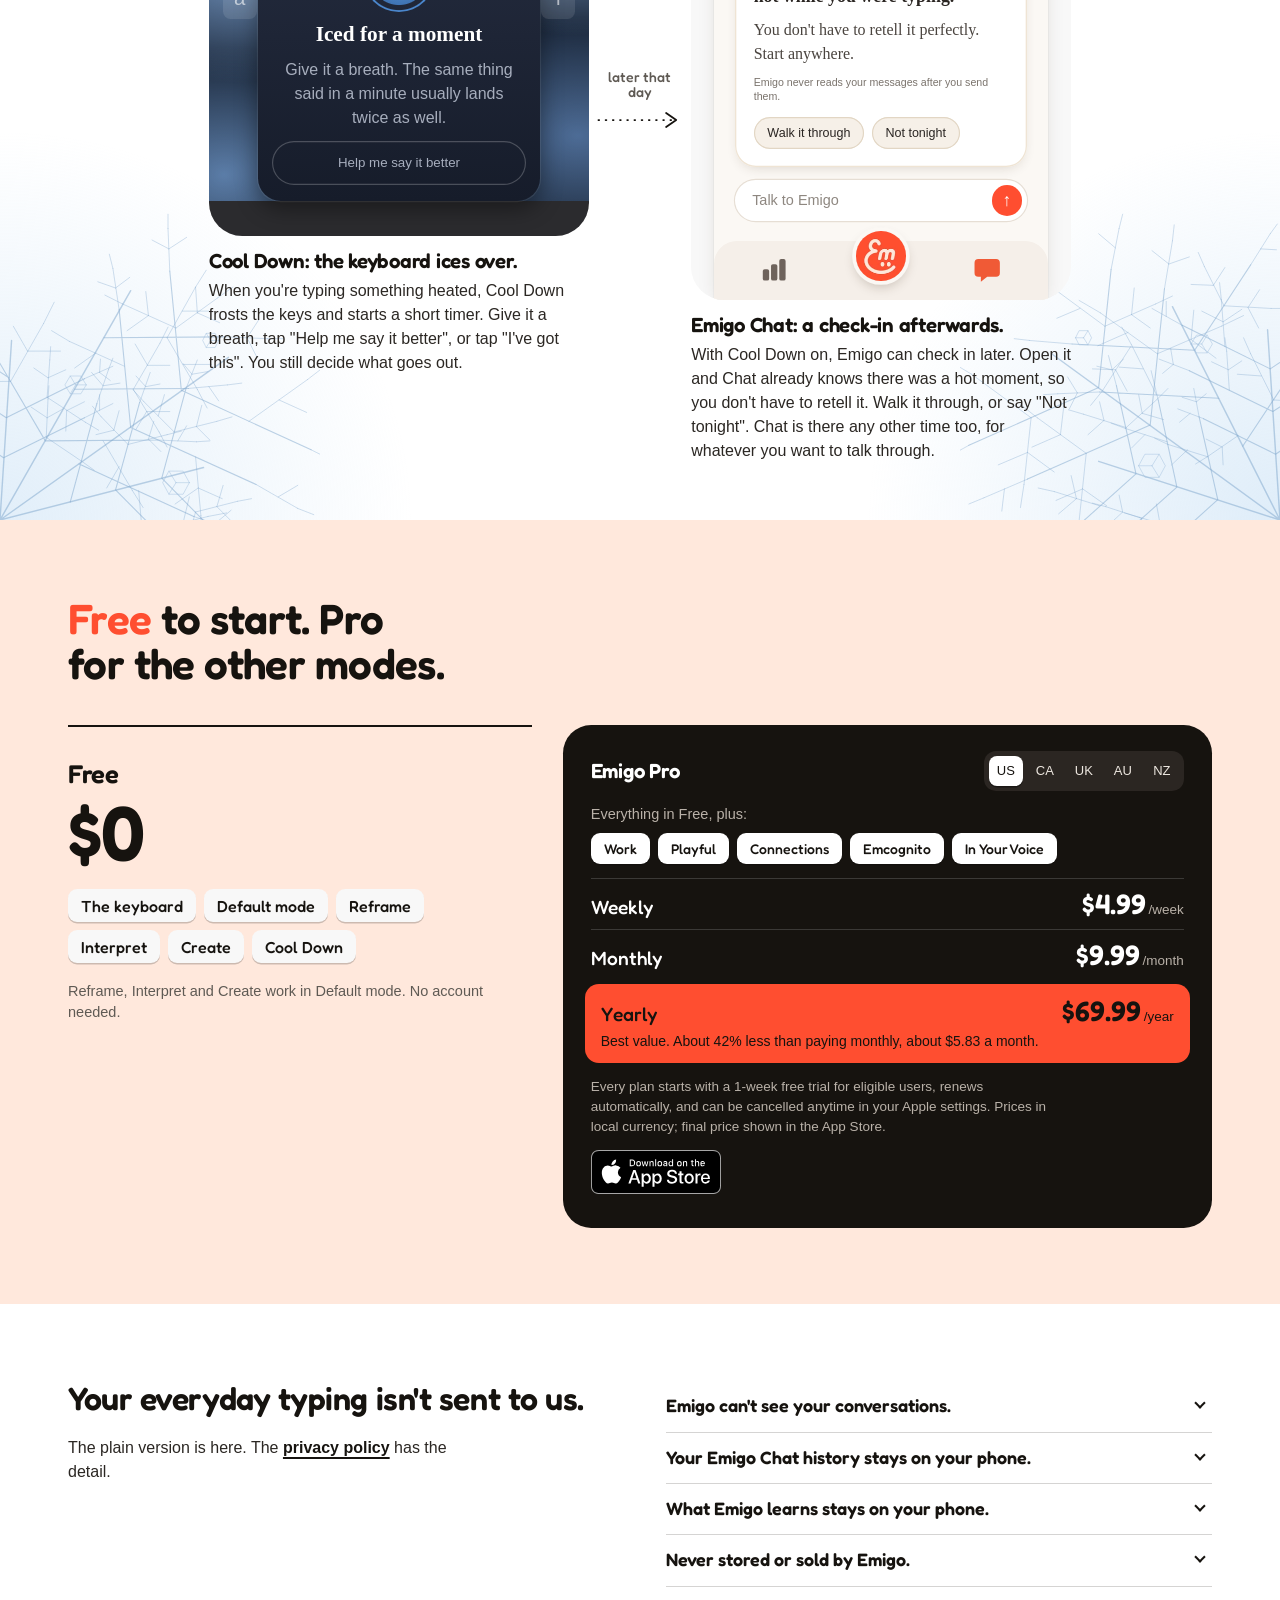
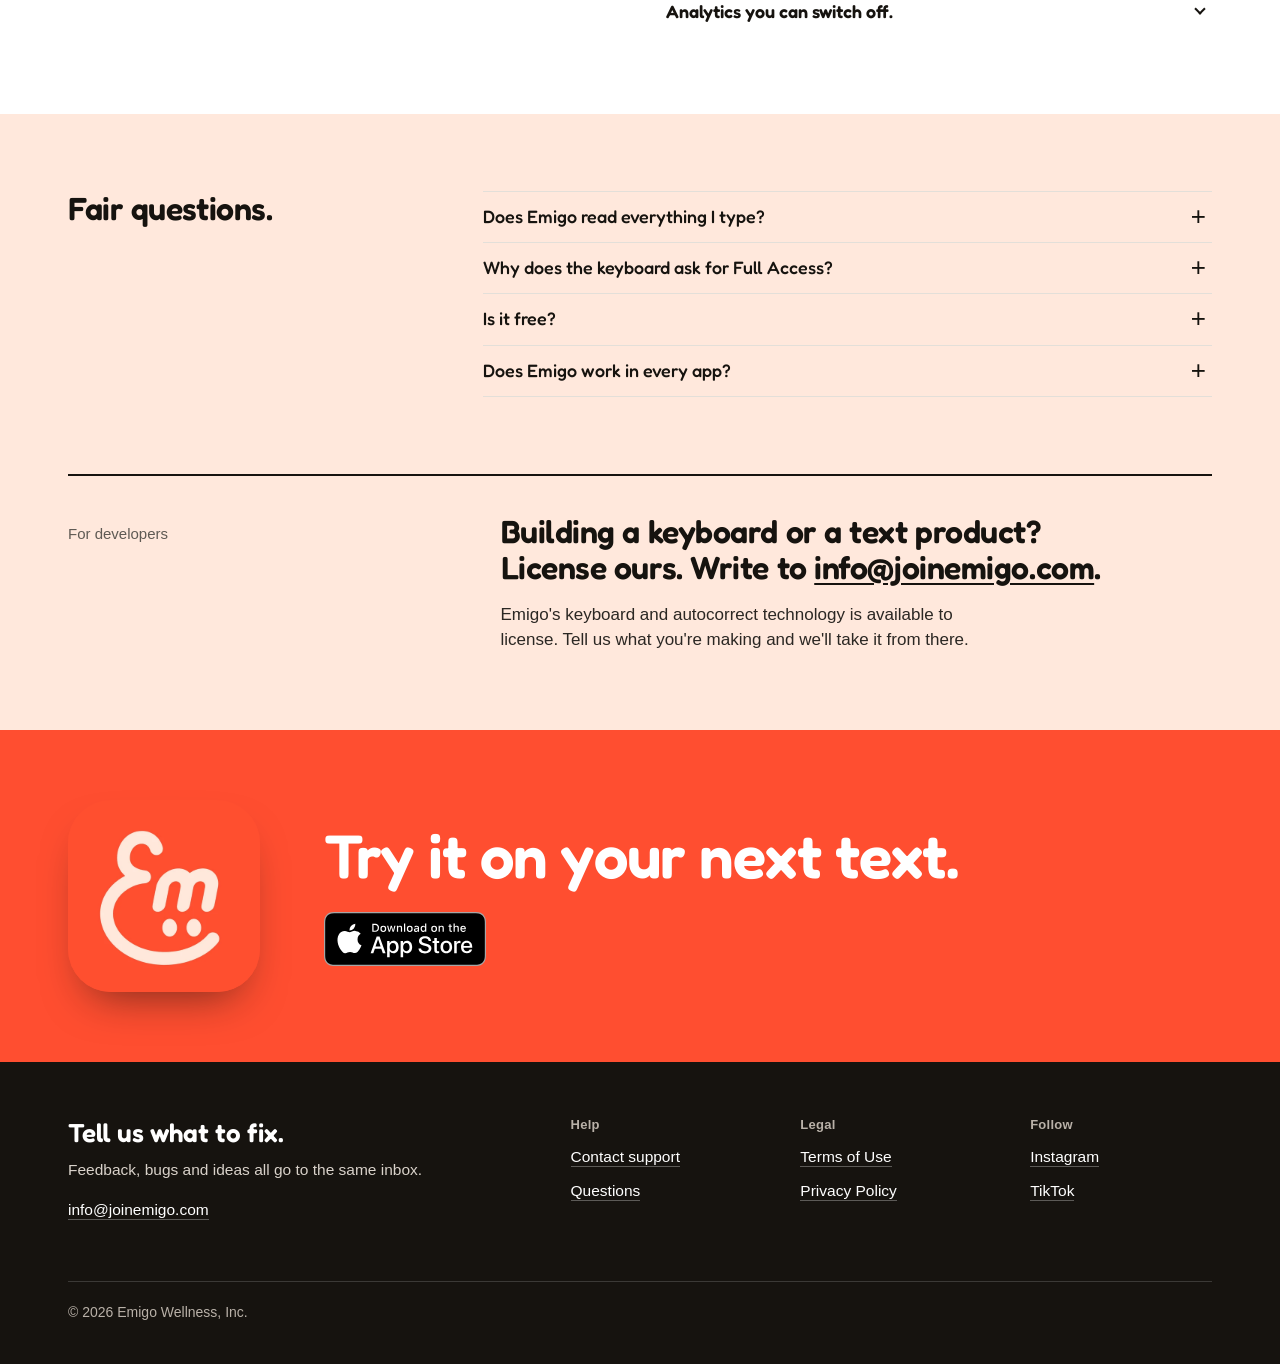
==== commit 00257eaa: "Work example: here are my responses" ====
--- a/index.html
+++ b/index.html
@@ -133,7 +133,7 @@
           <h3>Answer <em>every point.</em> In your words.</h3>
           <p>Paste a long email. Emigo finds each ask, you answer in a few words, and it writes one clean reply.</p>
         </div>
-        <div class="mx-vis wk" role="img" aria-label="Work example in three steps. Step 1, Dana's email holds three asks: can we still hit the Friday deadline, the updated budget number, and who owns QA now. Step 2, your answers: fri works, need 2k more, sam owns qa. Step 3, the reply: Hi Dana, thanks for your note. Here are the answers to your questions. Yes, we can still hit the Friday deadline. For the updated budget, we will need an additional 2k. Sam now owns QA. Please let me know if you need anything else. Best regards, Alex.">
+        <div class="mx-vis wk" role="img" aria-label="Work example in three steps. Step 1, Dana's email holds three asks: can we still hit the Friday deadline, the updated budget number, and who owns QA now. Step 2, your answers: fri works, need 2k more, sam owns qa. Step 3, the reply: Hi Dana, thanks for your note. Here are my responses to your questions. Yes, we can still hit the Friday deadline. For the updated budget, we will need an additional 2k. Sam now owns QA. Please let me know if you need anything else. Best regards, Alex.">
           <div class="wk-mail" aria-hidden="true">
             <small class="wk-step"><b>1</b>Dana's email</small>
             <div class="wk-from"><i>D</i><b>Dana Whitfield</b><small>Before Thursday's review</small></div>
@@ -148,7 +148,7 @@
           <div class="wk-reply" aria-hidden="true">
             <small class="wk-step"><b>3</b>Your reply</small>
             <p>Hi Dana,</p>
-            <p>Thank you for your note. Here are the answers to your questions.</p>
+            <p>Thank you for your note. Here are my responses to your questions.</p>
             <ol><li>Yes, we can still hit the Friday deadline.</li><li>For the updated budget, we will need an additional 2k.</li><li>Sam now owns QA.</li></ol>
             <p>Please let me know if you need anything else.</p>
             <p>Best regards,<br>Alex</p>
